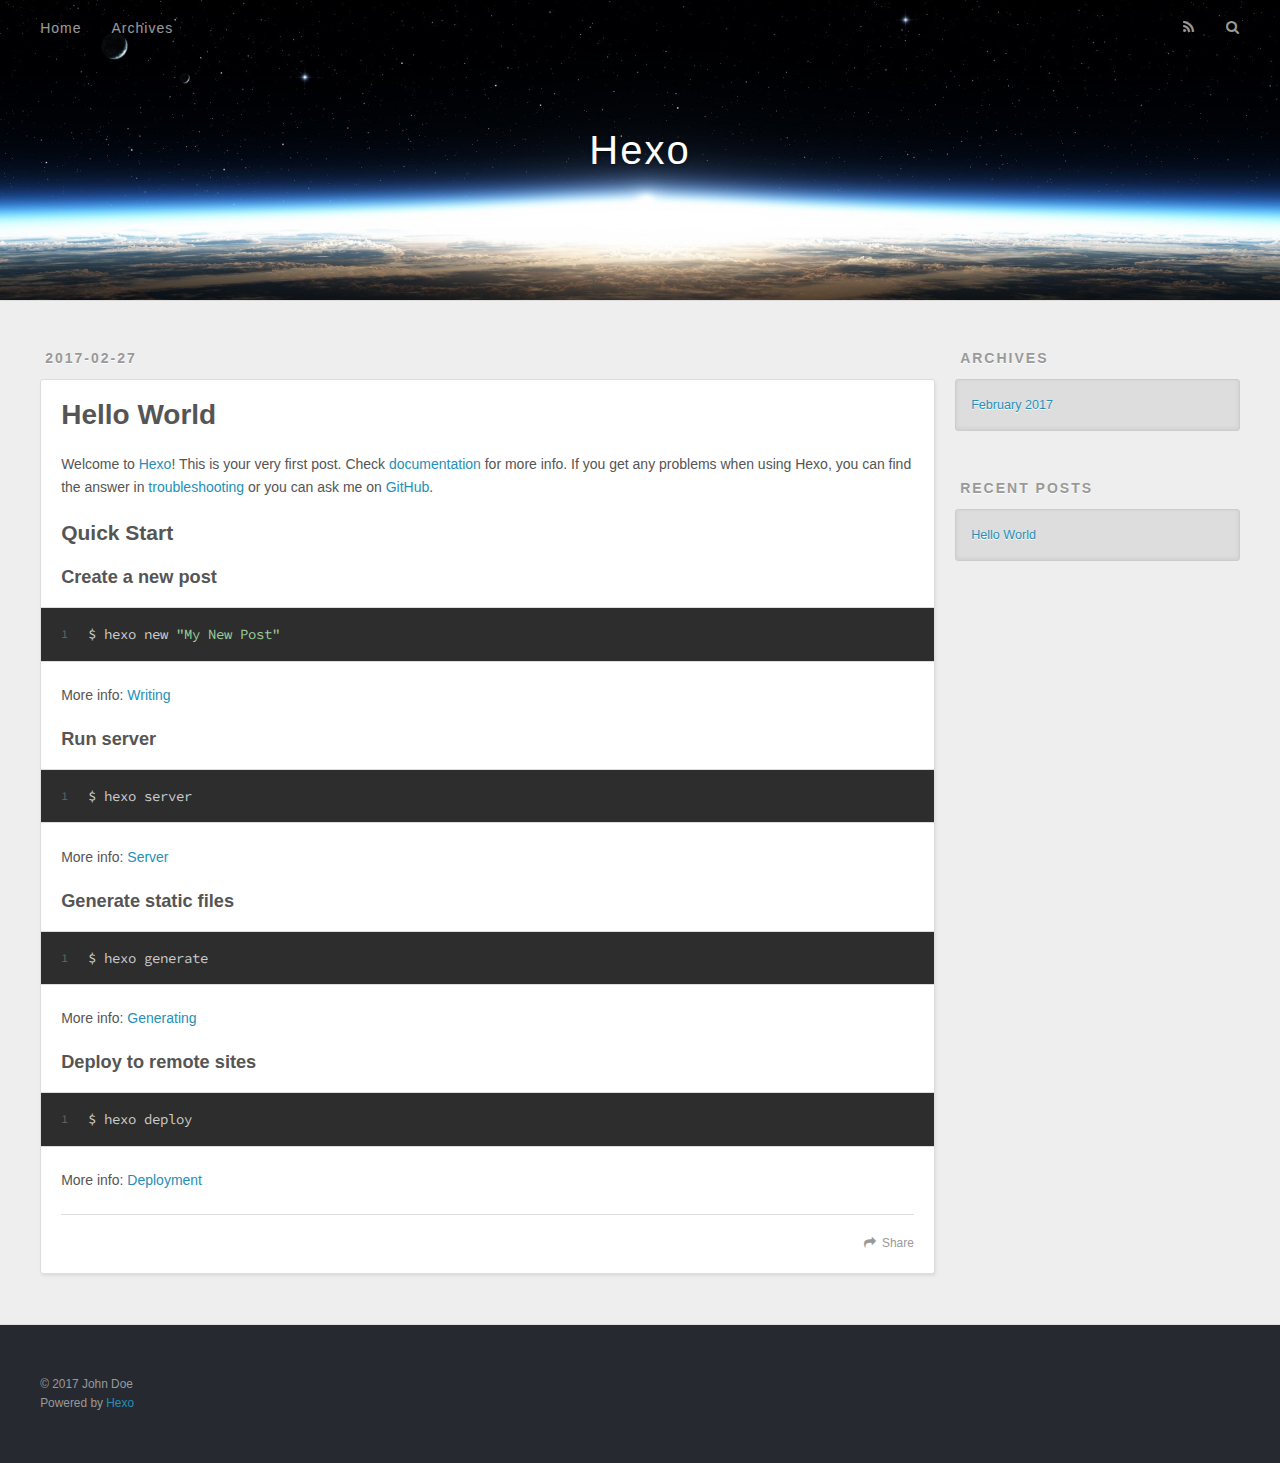
==== index.html @ c5c058e6 "Site updated: 2017-02-27 13:33:44" ====
<!DOCTYPE html>
<html>
<head>
  <meta charset="utf-8">
  
  <title>Hexo</title>
  <meta name="viewport" content="width=device-width, initial-scale=1, maximum-scale=1">
  <meta property="og:type" content="website">
<meta property="og:title" content="Hexo">
<meta property="og:url" content="http://yoursite.com/index.html">
<meta property="og:site_name" content="Hexo">
<meta name="twitter:card" content="summary">
<meta name="twitter:title" content="Hexo">
  
    <link rel="alternate" href="/atom.xml" title="Hexo" type="application/atom+xml">
  
  
    <link rel="icon" href="/favicon.png">
  
  
    <link href="//fonts.googleapis.com/css?family=Source+Code+Pro" rel="stylesheet" type="text/css">
  
  <link rel="stylesheet" href="/css/style.css">
  

</head>

<body>
  <div id="container">
    <div id="wrap">
      <header id="header">
  <div id="banner"></div>
  <div id="header-outer" class="outer">
    <div id="header-title" class="inner">
      <h1 id="logo-wrap">
        <a href="/" id="logo">Hexo</a>
      </h1>
      
    </div>
    <div id="header-inner" class="inner">
      <nav id="main-nav">
        <a id="main-nav-toggle" class="nav-icon"></a>
        
          <a class="main-nav-link" href="/">Home</a>
        
          <a class="main-nav-link" href="/archives">Archives</a>
        
      </nav>
      <nav id="sub-nav">
        
          <a id="nav-rss-link" class="nav-icon" href="/atom.xml" title="RSS Feed"></a>
        
        <a id="nav-search-btn" class="nav-icon" title="Search"></a>
      </nav>
      <div id="search-form-wrap">
        <form action="//google.com/search" method="get" accept-charset="UTF-8" class="search-form"><input type="search" name="q" results="0" class="search-form-input" placeholder="Search"><button type="submit" class="search-form-submit">&#xF002;</button><input type="hidden" name="sitesearch" value="http://yoursite.com"></form>
      </div>
    </div>
  </div>
</header>
      <div class="outer">
        <section id="main">
  
    <article id="post-hello-world" class="article article-type-post" itemscope itemprop="blogPost">
  <div class="article-meta">
    <a href="/2017/02/27/hello-world/" class="article-date">
  <time datetime="2017-02-27T03:50:01.000Z" itemprop="datePublished">2017-02-27</time>
</a>
    
  </div>
  <div class="article-inner">
    
    
      <header class="article-header">
        
  
    <h1 itemprop="name">
      <a class="article-title" href="/2017/02/27/hello-world/">Hello World</a>
    </h1>
  

      </header>
    
    <div class="article-entry" itemprop="articleBody">
      
        <p>Welcome to <a href="https://hexo.io/" target="_blank" rel="external">Hexo</a>! This is your very first post. Check <a href="https://hexo.io/docs/" target="_blank" rel="external">documentation</a> for more info. If you get any problems when using Hexo, you can find the answer in <a href="https://hexo.io/docs/troubleshooting.html" target="_blank" rel="external">troubleshooting</a> or you can ask me on <a href="https://github.com/hexojs/hexo/issues" target="_blank" rel="external">GitHub</a>.</p>
<h2 id="Quick-Start"><a href="#Quick-Start" class="headerlink" title="Quick Start"></a>Quick Start</h2><h3 id="Create-a-new-post"><a href="#Create-a-new-post" class="headerlink" title="Create a new post"></a>Create a new post</h3><figure class="highlight bash"><table><tr><td class="gutter"><pre><div class="line">1</div></pre></td><td class="code"><pre><div class="line">$ hexo new <span class="string">"My New Post"</span></div></pre></td></tr></table></figure>
<p>More info: <a href="https://hexo.io/docs/writing.html" target="_blank" rel="external">Writing</a></p>
<h3 id="Run-server"><a href="#Run-server" class="headerlink" title="Run server"></a>Run server</h3><figure class="highlight bash"><table><tr><td class="gutter"><pre><div class="line">1</div></pre></td><td class="code"><pre><div class="line">$ hexo server</div></pre></td></tr></table></figure>
<p>More info: <a href="https://hexo.io/docs/server.html" target="_blank" rel="external">Server</a></p>
<h3 id="Generate-static-files"><a href="#Generate-static-files" class="headerlink" title="Generate static files"></a>Generate static files</h3><figure class="highlight bash"><table><tr><td class="gutter"><pre><div class="line">1</div></pre></td><td class="code"><pre><div class="line">$ hexo generate</div></pre></td></tr></table></figure>
<p>More info: <a href="https://hexo.io/docs/generating.html" target="_blank" rel="external">Generating</a></p>
<h3 id="Deploy-to-remote-sites"><a href="#Deploy-to-remote-sites" class="headerlink" title="Deploy to remote sites"></a>Deploy to remote sites</h3><figure class="highlight bash"><table><tr><td class="gutter"><pre><div class="line">1</div></pre></td><td class="code"><pre><div class="line">$ hexo deploy</div></pre></td></tr></table></figure>
<p>More info: <a href="https://hexo.io/docs/deployment.html" target="_blank" rel="external">Deployment</a></p>

      
    </div>
    <footer class="article-footer">
      <a data-url="http://yoursite.com/2017/02/27/hello-world/" data-id="ciznkpwcj0000aku0padjiwkp" class="article-share-link">Share</a>
      
      
    </footer>
  </div>
  
</article>


  

</section>
        
          <aside id="sidebar">
  
    

  
    

  
    
  
    
  <div class="widget-wrap">
    <h3 class="widget-title">Archives</h3>
    <div class="widget">
      <ul class="archive-list"><li class="archive-list-item"><a class="archive-list-link" href="/archives/2017/02/">February 2017</a></li></ul>
    </div>
  </div>


  
    
  <div class="widget-wrap">
    <h3 class="widget-title">Recent Posts</h3>
    <div class="widget">
      <ul>
        
          <li>
            <a href="/2017/02/27/hello-world/">Hello World</a>
          </li>
        
      </ul>
    </div>
  </div>

  
</aside>
        
      </div>
      <footer id="footer">
  
  <div class="outer">
    <div id="footer-info" class="inner">
      &copy; 2017 John Doe<br>
      Powered by <a href="http://hexo.io/" target="_blank">Hexo</a>
    </div>
  </div>
</footer>
    </div>
    <nav id="mobile-nav">
  
    <a href="/" class="mobile-nav-link">Home</a>
  
    <a href="/archives" class="mobile-nav-link">Archives</a>
  
</nav>
    

<script src="//ajax.googleapis.com/ajax/libs/jquery/2.0.3/jquery.min.js"></script>


  <link rel="stylesheet" href="/fancybox/jquery.fancybox.css">
  <script src="/fancybox/jquery.fancybox.pack.js"></script>


<script src="/js/script.js"></script>

  </div>
</body>
</html>
---- css/style.css ----
body {
  width: 100%;
}
body:before,
body:after {
  content: "";
  display: table;
}
body:after {
  clear: both;
}
html,
body,
div,
span,
applet,
object,
iframe,
h1,
h2,
h3,
h4,
h5,
h6,
p,
blockquote,
pre,
a,
abbr,
acronym,
address,
big,
cite,
code,
del,
dfn,
em,
img,
ins,
kbd,
q,
s,
samp,
small,
strike,
strong,
sub,
sup,
tt,
var,
dl,
dt,
dd,
ol,
ul,
li,
fieldset,
form,
label,
legend,
table,
caption,
tbody,
tfoot,
thead,
tr,
th,
td {
  margin: 0;
  padding: 0;
  border: 0;
  outline: 0;
  font-weight: inherit;
  font-style: inherit;
  font-family: inherit;
  font-size: 100%;
  vertical-align: baseline;
}
body {
  line-height: 1;
  color: #000;
  background: #fff;
}
ol,
ul {
  list-style: none;
}
table {
  border-collapse: separate;
  border-spacing: 0;
  vertical-align: middle;
}
caption,
th,
td {
  text-align: left;
  font-weight: normal;
  vertical-align: middle;
}
a img {
  border: none;
}
input,
button {
  margin: 0;
  padding: 0;
}
input::-moz-focus-inner,
button::-moz-focus-inner {
  border: 0;
  padding: 0;
}
@font-face {
  font-family: FontAwesome;
  font-style: normal;
  font-weight: normal;
  src: url("fonts/fontawesome-webfont.eot?v=#4.0.3");
  src: url("fonts/fontawesome-webfont.eot?#iefix&v=#4.0.3") format("embedded-opentype"), url("fonts/fontawesome-webfont.woff?v=#4.0.3") format("woff"), url("fonts/fontawesome-webfont.ttf?v=#4.0.3") format("truetype"), url("fonts/fontawesome-webfont.svg#fontawesomeregular?v=#4.0.3") format("svg");
}
html,
body,
#container {
  height: 100%;
}
body {
  background: #eee;
  font: 14px "Helvetica Neue", Helvetica, Arial, sans-serif;
  -webkit-text-size-adjust: 100%;
}
.outer {
  max-width: 1220px;
  margin: 0 auto;
  padding: 0 20px;
}
.outer:before,
.outer:after {
  content: "";
  display: table;
}
.outer:after {
  clear: both;
}
.inner {
  display: inline;
  float: left;
  width: 98.33333333333333%;
  margin: 0 0.833333333333333%;
}
.left,
.alignleft {
  float: left;
}
.right,
.alignright {
  float: right;
}
.clear {
  clear: both;
}
#container {
  position: relative;
}
.mobile-nav-on {
  overflow: hidden;
}
#wrap {
  height: 100%;
  width: 100%;
  position: absolute;
  top: 0;
  left: 0;
  -webkit-transition: 0.2s ease-out;
  -moz-transition: 0.2s ease-out;
  -ms-transition: 0.2s ease-out;
  transition: 0.2s ease-out;
  z-index: 1;
  background: #eee;
}
.mobile-nav-on #wrap {
  left: 280px;
}
@media screen and (min-width: 768px) {
  #main {
    display: inline;
    float: left;
    width: 73.33333333333333%;
    margin: 0 0.833333333333333%;
  }
}
.article-date,
.article-category-link,
.archive-year,
.widget-title {
  text-decoration: none;
  text-transform: uppercase;
  letter-spacing: 2px;
  color: #999;
  margin-bottom: 1em;
  margin-left: 5px;
  line-height: 1em;
  text-shadow: 0 1px #fff;
  font-weight: bold;
}
.article-inner,
.archive-article-inner {
  background: #fff;
  -webkit-box-shadow: 1px 2px 3px #ddd;
  box-shadow: 1px 2px 3px #ddd;
  border: 1px solid #ddd;
  border-radius: 3px;
}
.article-entry h1,
.widget h1 {
  font-size: 2em;
}
.article-entry h2,
.widget h2 {
  font-size: 1.5em;
}
.article-entry h3,
.widget h3 {
  font-size: 1.3em;
}
.article-entry h4,
.widget h4 {
  font-size: 1.2em;
}
.article-entry h5,
.widget h5 {
  font-size: 1em;
}
.article-entry h6,
.widget h6 {
  font-size: 1em;
  color: #999;
}
.article-entry hr,
.widget hr {
  border: 1px dashed #ddd;
}
.article-entry strong,
.widget strong {
  font-weight: bold;
}
.article-entry em,
.widget em,
.article-entry cite,
.widget cite {
  font-style: italic;
}
.article-entry sup,
.widget sup,
.article-entry sub,
.widget sub {
  font-size: 0.75em;
  line-height: 0;
  position: relative;
  vertical-align: baseline;
}
.article-entry sup,
.widget sup {
  top: -0.5em;
}
.article-entry sub,
.widget sub {
  bottom: -0.2em;
}
.article-entry small,
.widget small {
  font-size: 0.85em;
}
.article-entry acronym,
.widget acronym,
.article-entry abbr,
.widget abbr {
  border-bottom: 1px dotted;
}
.article-entry ul,
.widget ul,
.article-entry ol,
.widget ol,
.article-entry dl,
.widget dl {
  margin: 0 20px;
  line-height: 1.6em;
}
.article-entry ul ul,
.widget ul ul,
.article-entry ol ul,
.widget ol ul,
.article-entry ul ol,
.widget ul ol,
.article-entry ol ol,
.widget ol ol {
  margin-top: 0;
  margin-bottom: 0;
}
.article-entry ul,
.widget ul {
  list-style: disc;
}
.article-entry ol,
.widget ol {
  list-style: decimal;
}
.article-entry dt,
.widget dt {
  font-weight: bold;
}
#header {
  height: 300px;
  position: relative;
  border-bottom: 1px solid #ddd;
}
#header:before,
#header:after {
  content: "";
  position: absolute;
  left: 0;
  right: 0;
  height: 40px;
}
#header:before {
  top: 0;
  background: -webkit-linear-gradient(rgba(0,0,0,0.2), transparent);
  background: -moz-linear-gradient(rgba(0,0,0,0.2), transparent);
  background: -ms-linear-gradient(rgba(0,0,0,0.2), transparent);
  background: linear-gradient(rgba(0,0,0,0.2), transparent);
}
#header:after {
  bottom: 0;
  background: -webkit-linear-gradient(transparent, rgba(0,0,0,0.2));
  background: -moz-linear-gradient(transparent, rgba(0,0,0,0.2));
  background: -ms-linear-gradient(transparent, rgba(0,0,0,0.2));
  background: linear-gradient(transparent, rgba(0,0,0,0.2));
}
#header-outer {
  height: 100%;
  position: relative;
}
#header-inner {
  position: relative;
  overflow: hidden;
}
#banner {
  position: absolute;
  top: 0;
  left: 0;
  width: 100%;
  height: 100%;
  background: url("images/banner.jpg") center #000;
  -webkit-background-size: cover;
  -moz-background-size: cover;
  background-size: cover;
  z-index: -1;
}
#header-title {
  text-align: center;
  height: 40px;
  position: absolute;
  top: 50%;
  left: 0;
  margin-top: -20px;
}
#logo,
#subtitle {
  text-decoration: none;
  color: #fff;
  font-weight: 300;
  text-shadow: 0 1px 4px rgba(0,0,0,0.3);
}
#logo {
  font-size: 40px;
  line-height: 40px;
  letter-spacing: 2px;
}
#subtitle {
  font-size: 16px;
  line-height: 16px;
  letter-spacing: 1px;
}
#subtitle-wrap {
  margin-top: 16px;
}
#main-nav {
  float: left;
  margin-left: -15px;
}
.nav-icon,
.main-nav-link {
  float: left;
  color: #fff;
  opacity: 0.6;
  text-decoration: none;
  text-shadow: 0 1px rgba(0,0,0,0.2);
  -webkit-transition: opacity 0.2s;
  -moz-transition: opacity 0.2s;
  -ms-transition: opacity 0.2s;
  transition: opacity 0.2s;
  display: block;
  padding: 20px 15px;
}
.nav-icon:hover,
.main-nav-link:hover {
  opacity: 1;
}
.nav-icon {
  font-family: FontAwesome;
  text-align: center;
  font-size: 14px;
  width: 14px;
  height: 14px;
  padding: 20px 15px;
  position: relative;
  cursor: pointer;
}
.main-nav-link {
  font-weight: 300;
  letter-spacing: 1px;
}
@media screen and (max-width: 479px) {
  .main-nav-link {
    display: none;
  }
}
#main-nav-toggle {
  display: none;
}
#main-nav-toggle:before {
  content: "\f0c9";
}
@media screen and (max-width: 479px) {
  #main-nav-toggle {
    display: block;
  }
}
#sub-nav {
  float: right;
  margin-right: -15px;
}
#nav-rss-link:before {
  content: "\f09e";
}
#nav-search-btn:before {
  content: "\f002";
}
#search-form-wrap {
  position: absolute;
  top: 15px;
  width: 150px;
  height: 30px;
  right: -150px;
  opacity: 0;
  -webkit-transition: 0.2s ease-out;
  -moz-transition: 0.2s ease-out;
  -ms-transition: 0.2s ease-out;
  transition: 0.2s ease-out;
}
#search-form-wrap.on {
  opacity: 1;
  right: 0;
}
@media screen and (max-width: 479px) {
  #search-form-wrap {
    width: 100%;
    right: -100%;
  }
}
.search-form {
  position: absolute;
  top: 0;
  left: 0;
  right: 0;
  background: #fff;
  padding: 5px 15px;
  border-radius: 15px;
  -webkit-box-shadow: 0 0 10px rgba(0,0,0,0.3);
  box-shadow: 0 0 10px rgba(0,0,0,0.3);
}
.search-form-input {
  border: none;
  background: none;
  color: #555;
  width: 100%;
  font: 13px "Helvetica Neue", Helvetica, Arial, sans-serif;
  outline: none;
}
.search-form-input::-webkit-search-results-decoration,
.search-form-input::-webkit-search-cancel-button {
  -webkit-appearance: none;
}
.search-form-submit {
  position: absolute;
  top: 50%;
  right: 10px;
  margin-top: -7px;
  font: 13px FontAwesome;
  border: none;
  background: none;
  color: #bbb;
  cursor: pointer;
}
.search-form-submit:hover,
.search-form-submit:focus {
  color: #777;
}
.article {
  margin: 50px 0;
}
.article-inner {
  overflow: hidden;
}
.article-meta:before,
.article-meta:after {
  content: "";
  display: table;
}
.article-meta:after {
  clear: both;
}
.article-date {
  float: left;
}
.article-category {
  float: left;
  line-height: 1em;
  color: #ccc;
  text-shadow: 0 1px #fff;
  margin-left: 8px;
}
.article-category:before {
  content: "\2022";
}
.article-category-link {
  margin: 0 12px 1em;
}
.article-header {
  padding: 20px 20px 0;
}
.article-title {
  text-decoration: none;
  font-size: 2em;
  font-weight: bold;
  color: #555;
  line-height: 1.1em;
  -webkit-transition: color 0.2s;
  -moz-transition: color 0.2s;
  -ms-transition: color 0.2s;
  transition: color 0.2s;
}
a.article-title:hover {
  color: #258fb8;
}
.article-entry {
  color: #555;
  padding: 0 20px;
}
.article-entry:before,
.article-entry:after {
  content: "";
  display: table;
}
.article-entry:after {
  clear: both;
}
.article-entry p,
.article-entry table {
  line-height: 1.6em;
  margin: 1.6em 0;
}
.article-entry h1,
.article-entry h2,
.article-entry h3,
.article-entry h4,
.article-entry h5,
.article-entry h6 {
  font-weight: bold;
}
.article-entry h1,
.article-entry h2,
.article-entry h3,
.article-entry h4,
.article-entry h5,
.article-entry h6 {
  line-height: 1.1em;
  margin: 1.1em 0;
}
.article-entry a {
  color: #258fb8;
  text-decoration: none;
}
.article-entry a:hover {
  text-decoration: underline;
}
.article-entry ul,
.article-entry ol,
.article-entry dl {
  margin-top: 1.6em;
  margin-bottom: 1.6em;
}
.article-entry img,
.article-entry video {
  max-width: 100%;
  height: auto;
  display: block;
  margin: auto;
}
.article-entry iframe {
  border: none;
}
.article-entry table {
  width: 100%;
  border-collapse: collapse;
  border-spacing: 0;
}
.article-entry th {
  font-weight: bold;
  border-bottom: 3px solid #ddd;
  padding-bottom: 0.5em;
}
.article-entry td {
  border-bottom: 1px solid #ddd;
  padding: 10px 0;
}
.article-entry blockquote {
  font-family: Georgia, "Times New Roman", serif;
  font-size: 1.4em;
  margin: 1.6em 20px;
  text-align: center;
}
.article-entry blockquote footer {
  font-size: 14px;
  margin: 1.6em 0;
  font-family: "Helvetica Neue", Helvetica, Arial, sans-serif;
}
.article-entry blockquote footer cite:before {
  content: "—";
  padding: 0 0.5em;
}
.article-entry .pullquote {
  text-align: left;
  width: 45%;
  margin: 0;
}
.article-entry .pullquote.left {
  margin-left: 0.5em;
  margin-right: 1em;
}
.article-entry .pullquote.right {
  margin-right: 0.5em;
  margin-left: 1em;
}
.article-entry .caption {
  color: #999;
  display: block;
  font-size: 0.9em;
  margin-top: 0.5em;
  position: relative;
  text-align: center;
}
.article-entry .video-container {
  position: relative;
  padding-top: 56.25%;
  height: 0;
  overflow: hidden;
}
.article-entry .video-container iframe,
.article-entry .video-container object,
.article-entry .video-container embed {
  position: absolute;
  top: 0;
  left: 0;
  width: 100%;
  height: 100%;
  margin-top: 0;
}
.article-more-link a {
  display: inline-block;
  line-height: 1em;
  padding: 6px 15px;
  border-radius: 15px;
  background: #eee;
  color: #999;
  text-shadow: 0 1px #fff;
  text-decoration: none;
}
.article-more-link a:hover {
  background: #258fb8;
  color: #fff;
  text-decoration: none;
  text-shadow: 0 1px #1e7293;
}
.article-footer {
  font-size: 0.85em;
  line-height: 1.6em;
  border-top: 1px solid #ddd;
  padding-top: 1.6em;
  margin: 0 20px 20px;
}
.article-footer:before,
.article-footer:after {
  content: "";
  display: table;
}
.article-footer:after {
  clear: both;
}
.article-footer a {
  color: #999;
  text-decoration: none;
}
.article-footer a:hover {
  color: #555;
}
.article-tag-list-item {
  float: left;
  margin-right: 10px;
}
.article-tag-list-link:before {
  content: "#";
}
.article-comment-link {
  float: right;
}
.article-comment-link:before {
  content: "\f075";
  font-family: FontAwesome;
  padding-right: 8px;
}
.article-share-link {
  cursor: pointer;
  float: right;
  margin-left: 20px;
}
.article-share-link:before {
  content: "\f064";
  font-family: FontAwesome;
  padding-right: 6px;
}
#article-nav {
  position: relative;
}
#article-nav:before,
#article-nav:after {
  content: "";
  display: table;
}
#article-nav:after {
  clear: both;
}
@media screen and (min-width: 768px) {
  #article-nav {
    margin: 50px 0;
  }
  #article-nav:before {
    width: 8px;
    height: 8px;
    position: absolute;
    top: 50%;
    left: 50%;
    margin-top: -4px;
    margin-left: -4px;
    content: "";
    border-radius: 50%;
    background: #ddd;
    -webkit-box-shadow: 0 1px 2px #fff;
    box-shadow: 0 1px 2px #fff;
  }
}
.article-nav-link-wrap {
  text-decoration: none;
  text-shadow: 0 1px #fff;
  color: #999;
  -webkit-box-sizing: border-box;
  -moz-box-sizing: border-box;
  box-sizing: border-box;
  margin-top: 50px;
  text-align: center;
  display: block;
}
.article-nav-link-wrap:hover {
  color: #555;
}
@media screen and (min-width: 768px) {
  .article-nav-link-wrap {
    width: 50%;
    margin-top: 0;
  }
}
@media screen and (min-width: 768px) {
  #article-nav-newer {
    float: left;
    text-align: right;
    padding-right: 20px;
  }
}
@media screen and (min-width: 768px) {
  #article-nav-older {
    float: right;
    text-align: left;
    padding-left: 20px;
  }
}
.article-nav-caption {
  text-transform: uppercase;
  letter-spacing: 2px;
  color: #ddd;
  line-height: 1em;
  font-weight: bold;
}
#article-nav-newer .article-nav-caption {
  margin-right: -2px;
}
.article-nav-title {
  font-size: 0.85em;
  line-height: 1.6em;
  margin-top: 0.5em;
}
.article-share-box {
  position: absolute;
  display: none;
  background: #fff;
  -webkit-box-shadow: 1px 2px 10px rgba(0,0,0,0.2);
  box-shadow: 1px 2px 10px rgba(0,0,0,0.2);
  border-radius: 3px;
  margin-left: -145px;
  overflow: hidden;
  z-index: 1;
}
.article-share-box.on {
  display: block;
}
.article-share-input {
  width: 100%;
  background: none;
  -webkit-box-sizing: border-box;
  -moz-box-sizing: border-box;
  box-sizing: border-box;
  font: 14px "Helvetica Neue", Helvetica, Arial, sans-serif;
  padding: 0 15px;
  color: #555;
  outline: none;
  border: 1px solid #ddd;
  border-radius: 3px 3px 0 0;
  height: 36px;
  line-height: 36px;
}
.article-share-links {
  background: #eee;
}
.article-share-links:before,
.article-share-links:after {
  content: "";
  display: table;
}
.article-share-links:after {
  clear: both;
}
.article-share-twitter,
.article-share-facebook,
.article-share-pinterest,
.article-share-google {
  width: 50px;
  height: 36px;
  display: block;
  float: left;
  position: relative;
  color: #999;
  text-shadow: 0 1px #fff;
}
.article-share-twitter:before,
.article-share-facebook:before,
.article-share-pinterest:before,
.article-share-google:before {
  font-size: 20px;
  font-family: FontAwesome;
  width: 20px;
  height: 20px;
  position: absolute;
  top: 50%;
  left: 50%;
  margin-top: -10px;
  margin-left: -10px;
  text-align: center;
}
.article-share-twitter:hover,
.article-share-facebook:hover,
.article-share-pinterest:hover,
.article-share-google:hover {
  color: #fff;
}
.article-share-twitter:before {
  content: "\f099";
}
.article-share-twitter:hover {
  background: #00aced;
  text-shadow: 0 1px #008abe;
}
.article-share-facebook:before {
  content: "\f09a";
}
.article-share-facebook:hover {
  background: #3b5998;
  text-shadow: 0 1px #2f477a;
}
.article-share-pinterest:before {
  content: "\f0d2";
}
.article-share-pinterest:hover {
  background: #cb2027;
  text-shadow: 0 1px #a21a1f;
}
.article-share-google:before {
  content: "\f0d5";
}
.article-share-google:hover {
  background: #dd4b39;
  text-shadow: 0 1px #be3221;
}
.article-gallery {
  background: #000;
  position: relative;
}
.article-gallery-photos {
  position: relative;
  overflow: hidden;
}
.article-gallery-img {
  display: none;
  max-width: 100%;
}
.article-gallery-img:first-child {
  display: block;
}
.article-gallery-img.loaded {
  position: absolute;
  display: block;
}
.article-gallery-img img {
  display: block;
  max-width: 100%;
  margin: 0 auto;
}
#comments {
  background: #fff;
  -webkit-box-shadow: 1px 2px 3px #ddd;
  box-shadow: 1px 2px 3px #ddd;
  padding: 20px;
  border: 1px solid #ddd;
  border-radius: 3px;
  margin: 50px 0;
}
#comments a {
  color: #258fb8;
}
.archives-wrap {
  margin: 50px 0;
}
.archives:before,
.archives:after {
  content: "";
  display: table;
}
.archives:after {
  clear: both;
}
.archive-year-wrap {
  margin-bottom: 1em;
}
.archives {
  -webkit-column-gap: 10px;
  -moz-column-gap: 10px;
  column-gap: 10px;
}
@media screen and (min-width: 480px) and (max-width: 767px) {
  .archives {
    -webkit-column-count: 2;
    -moz-column-count: 2;
    column-count: 2;
  }
}
@media screen and (min-width: 768px) {
  .archives {
    -webkit-column-count: 3;
    -moz-column-count: 3;
    column-count: 3;
  }
}
.archive-article {
  -webkit-column-break-inside: avoid;
  page-break-inside: avoid;
  overflow: hidden;
  break-inside: avoid-column;
}
.archive-article-inner {
  padding: 10px;
  margin-bottom: 15px;
}
.archive-article-title {
  text-decoration: none;
  font-weight: bold;
  color: #555;
  -webkit-transition: color 0.2s;
  -moz-transition: color 0.2s;
  -ms-transition: color 0.2s;
  transition: color 0.2s;
  line-height: 1.6em;
}
.archive-article-title:hover {
  color: #258fb8;
}
.archive-article-footer {
  margin-top: 1em;
}
.archive-article-date {
  color: #999;
  text-decoration: none;
  font-size: 0.85em;
  line-height: 1em;
  margin-bottom: 0.5em;
  display: block;
}
#page-nav {
  margin: 50px auto;
  background: #fff;
  -webkit-box-shadow: 1px 2px 3px #ddd;
  box-shadow: 1px 2px 3px #ddd;
  border: 1px solid #ddd;
  border-radius: 3px;
  text-align: center;
  color: #999;
  overflow: hidden;
}
#page-nav:before,
#page-nav:after {
  content: "";
  display: table;
}
#page-nav:after {
  clear: both;
}
#page-nav a,
#page-nav span {
  padding: 10px 20px;
  line-height: 1;
  height: 2ex;
}
#page-nav a {
  color: #999;
  text-decoration: none;
}
#page-nav a:hover {
  background: #999;
  color: #fff;
}
#page-nav .prev {
  float: left;
}
#page-nav .next {
  float: right;
}
#page-nav .page-number {
  display: inline-block;
}
@media screen and (max-width: 479px) {
  #page-nav .page-number {
    display: none;
  }
}
#page-nav .current {
  color: #555;
  font-weight: bold;
}
#page-nav .space {
  color: #ddd;
}
#footer {
  background: #262a30;
  padding: 50px 0;
  border-top: 1px solid #ddd;
  color: #999;
}
#footer a {
  color: #258fb8;
  text-decoration: none;
}
#footer a:hover {
  text-decoration: underline;
}
#footer-info {
  line-height: 1.6em;
  font-size: 0.85em;
}
.article-entry pre,
.article-entry .highlight {
  background: #2d2d2d;
  margin: 0 -20px;
  padding: 15px 20px;
  border-style: solid;
  border-color: #ddd;
  border-width: 1px 0;
  overflow: auto;
  color: #ccc;
  line-height: 22.400000000000002px;
}
.article-entry .highlight .gutter pre,
.article-entry .gist .gist-file .gist-data .line-numbers {
  color: #666;
  font-size: 0.85em;
}
.article-entry pre,
.article-entry code {
  font-family: "Source Code Pro", Consolas, Monaco, Menlo, Consolas, monospace;
}
.article-entry code {
  background: #eee;
  text-shadow: 0 1px #fff;
  padding: 0 0.3em;
}
.article-entry pre code {
  background: none;
  text-shadow: none;
  padding: 0;
}
.article-entry .highlight pre {
  border: none;
  margin: 0;
  padding: 0;
}
.article-entry .highlight table {
  margin: 0;
  width: auto;
}
.article-entry .highlight td {
  border: none;
  padding: 0;
}
.article-entry .highlight figcaption {
  font-size: 0.85em;
  color: #999;
  line-height: 1em;
  margin-bottom: 1em;
}
.article-entry .highlight figcaption:before,
.article-entry .highlight figcaption:after {
  content: "";
  display: table;
}
.article-entry .highlight figcaption:after {
  clear: both;
}
.article-entry .highlight figcaption a {
  float: right;
}
.article-entry .highlight .gutter pre {
  text-align: right;
  padding-right: 20px;
}
.article-entry .highlight .line {
  height: 22.400000000000002px;
}
.article-entry .highlight .line.marked {
  background: #515151;
}
.article-entry .gist {
  margin: 0 -20px;
  border-style: solid;
  border-color: #ddd;
  border-width: 1px 0;
  background: #2d2d2d;
  padding: 15px 20px 15px 0;
}
.article-entry .gist .gist-file {
  border: none;
  font-family: "Source Code Pro", Consolas, Monaco, Menlo, Consolas, monospace;
  margin: 0;
}
.article-entry .gist .gist-file .gist-data {
  background: none;
  border: none;
}
.article-entry .gist .gist-file .gist-data .line-numbers {
  background: none;
  border: none;
  padding: 0 20px 0 0;
}
.article-entry .gist .gist-file .gist-data .line-data {
  padding: 0 !important;
}
.article-entry .gist .gist-file .highlight {
  margin: 0;
  padding: 0;
  border: none;
}
.article-entry .gist .gist-file .gist-meta {
  background: #2d2d2d;
  color: #999;
  font: 0.85em "Helvetica Neue", Helvetica, Arial, sans-serif;
  text-shadow: 0 0;
  padding: 0;
  margin-top: 1em;
  margin-left: 20px;
}
.article-entry .gist .gist-file .gist-meta a {
  color: #258fb8;
  font-weight: normal;
}
.article-entry .gist .gist-file .gist-meta a:hover {
  text-decoration: underline;
}
pre .comment,
pre .title {
  color: #999;
}
pre .variable,
pre .attribute,
pre .tag,
pre .regexp,
pre .ruby .constant,
pre .xml .tag .title,
pre .xml .pi,
pre .xml .doctype,
pre .html .doctype,
pre .css .id,
pre .css .class,
pre .css .pseudo {
  color: #f2777a;
}
pre .number,
pre .preprocessor,
pre .built_in,
pre .literal,
pre .params,
pre .constant {
  color: #f99157;
}
pre .class,
pre .ruby .class .title,
pre .css .rules .attribute {
  color: #9c9;
}
pre .string,
pre .value,
pre .inheritance,
pre .header,
pre .ruby .symbol,
pre .xml .cdata {
  color: #9c9;
}
pre .css .hexcolor {
  color: #6cc;
}
pre .function,
pre .python .decorator,
pre .python .title,
pre .ruby .function .title,
pre .ruby .title .keyword,
pre .perl .sub,
pre .javascript .title,
pre .coffeescript .title {
  color: #69c;
}
pre .keyword,
pre .javascript .function {
  color: #c9c;
}
@media screen and (max-width: 479px) {
  #mobile-nav {
    position: absolute;
    top: 0;
    left: 0;
    width: 280px;
    height: 100%;
    background: #191919;
    border-right: 1px solid #fff;
  }
}
@media screen and (max-width: 479px) {
  .mobile-nav-link {
    display: block;
    color: #999;
    text-decoration: none;
    padding: 15px 20px;
    font-weight: bold;
  }
  .mobile-nav-link:hover {
    color: #fff;
  }
}
@media screen and (min-width: 768px) {
  #sidebar {
    display: inline;
    float: left;
    width: 23.333333333333332%;
    margin: 0 0.833333333333333%;
  }
}
.widget-wrap {
  margin: 50px 0;
}
.widget {
  color: #777;
  text-shadow: 0 1px #fff;
  background: #ddd;
  -webkit-box-shadow: 0 -1px 4px #ccc inset;
  box-shadow: 0 -1px 4px #ccc inset;
  border: 1px solid #ccc;
  padding: 15px;
  border-radius: 3px;
}
.widget a {
  color: #258fb8;
  text-decoration: none;
}
.widget a:hover {
  text-decoration: underline;
}
.widget ul ul,
.widget ol ul,
.widget dl ul,
.widget ul ol,
.widget ol ol,
.widget dl ol,
.widget ul dl,
.widget ol dl,
.widget dl dl {
  margin-left: 15px;
  list-style: disc;
}
.widget {
  line-height: 1.6em;
  word-wrap: break-word;
  font-size: 0.9em;
}
.widget ul,
.widget ol {
  list-style: none;
  margin: 0;
}
.widget ul ul,
.widget ol ul,
.widget ul ol,
.widget ol ol {
  margin: 0 20px;
}
.widget ul ul,
.widget ol ul {
  list-style: disc;
}
.widget ul ol,
.widget ol ol {
  list-style: decimal;
}
.category-list-count,
.tag-list-count,
.archive-list-count {
  padding-left: 5px;
  color: #999;
  font-size: 0.85em;
}
.category-list-count:before,
.tag-list-count:before,
.archive-list-count:before {
  content: "(";
}
.category-list-count:after,
.tag-list-count:after,
.archive-list-count:after {
  content: ")";
}
.tagcloud a {
  margin-right: 5px;
  display: inline-block;
}
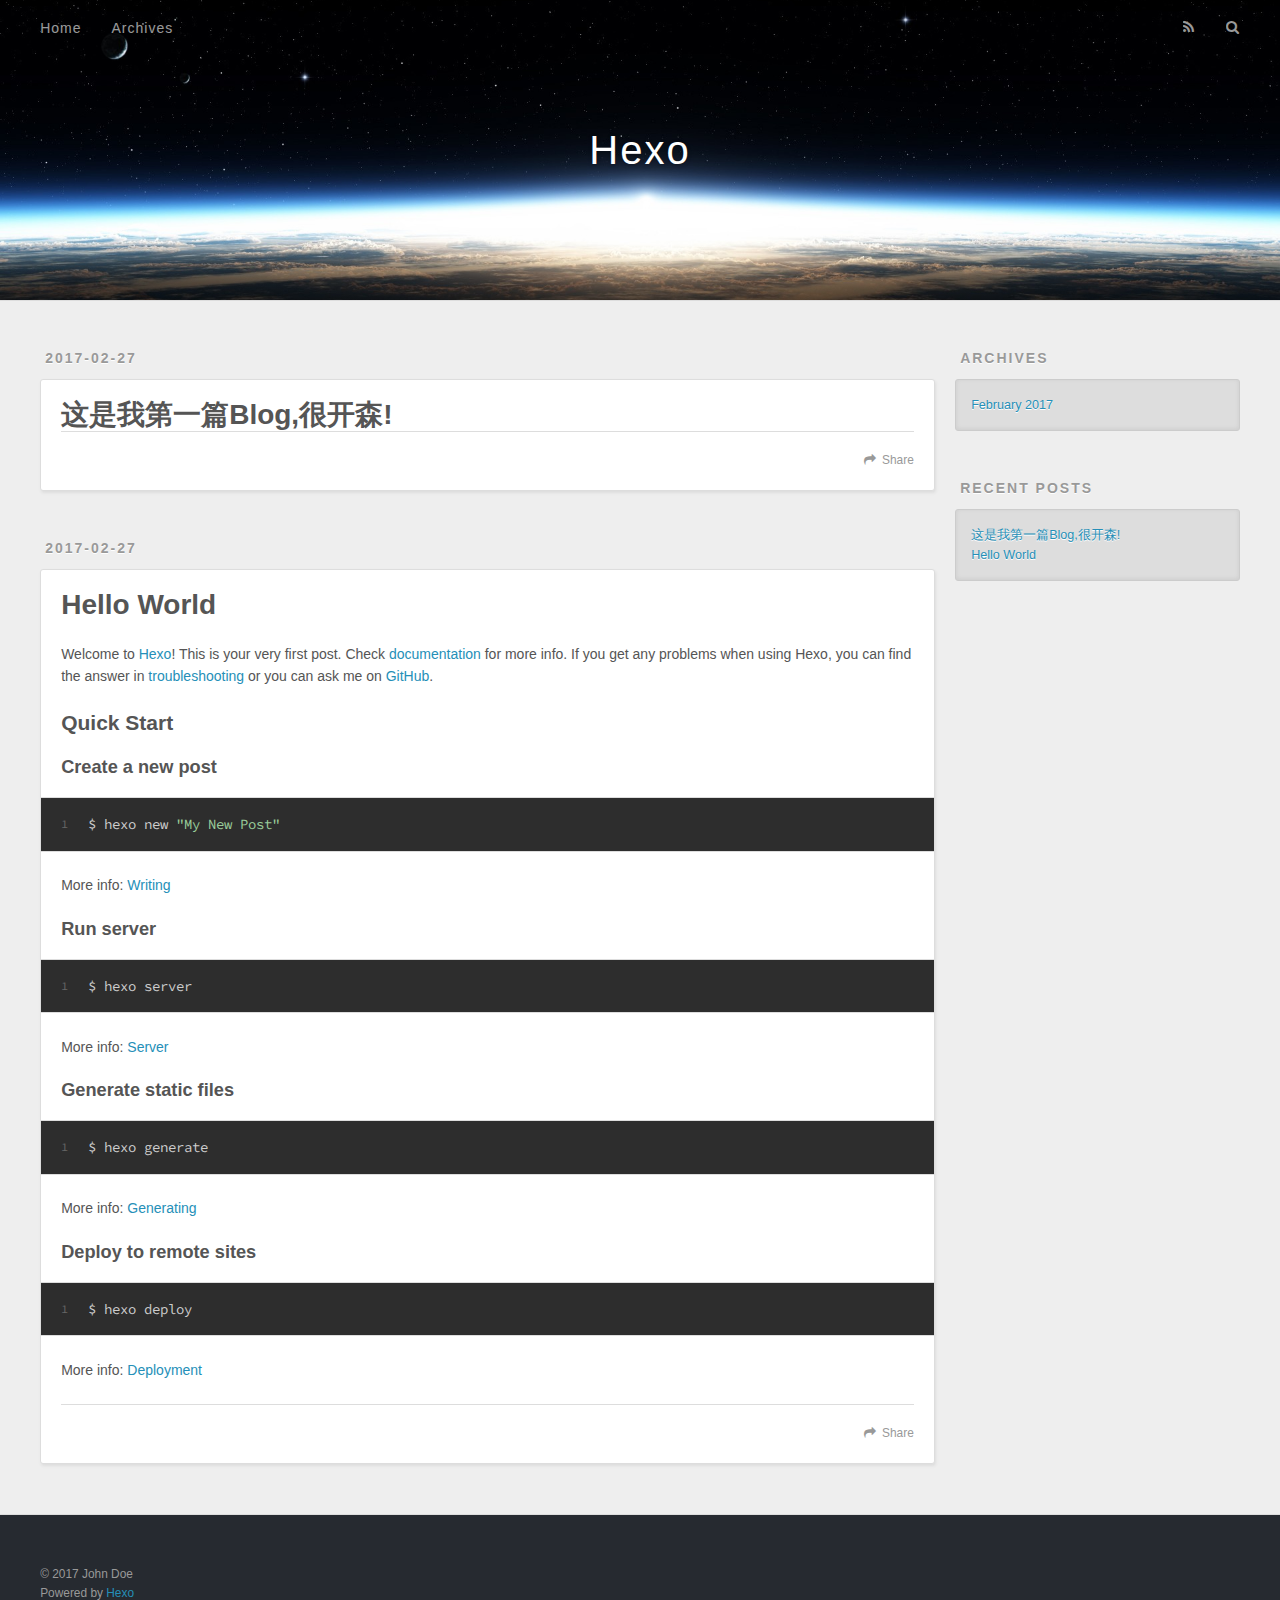
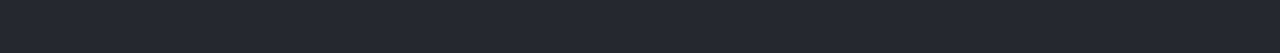
==== commit 70086f66: "Site updated: 2017-02-27 15:12:43" ====
--- a/index.html
+++ b/index.html
@@ -61,6 +61,42 @@
       <div class="outer">
         <section id="main">
   
+    <article id="post-first" class="article article-type-post" itemscope itemprop="blogPost">
+  <div class="article-meta">
+    <a href="/2017/02/27/first/" class="article-date">
+  <time datetime="2017-02-27T05:43:38.000Z" itemprop="datePublished">2017-02-27</time>
+</a>
+    
+  </div>
+  <div class="article-inner">
+    
+    
+      <header class="article-header">
+        
+  
+    <h1 itemprop="name">
+      <a class="article-title" href="/2017/02/27/first/">这是我第一篇Blog,很开森!</a>
+    </h1>
+  
+
+      </header>
+    
+    <div class="article-entry" itemprop="articleBody">
+      
+        
+      
+    </div>
+    <footer class="article-footer">
+      <a data-url="http://yoursite.com/2017/02/27/first/" data-id="ciznrogva0001rnu0hb9d21w5" class="article-share-link">Share</a>
+      
+      
+    </footer>
+  </div>
+  
+</article>
+
+
+  
     <article id="post-hello-world" class="article article-type-post" itemscope itemprop="blogPost">
   <div class="article-meta">
     <a href="/2017/02/27/hello-world/" class="article-date">
@@ -96,7 +132,7 @@
       
     </div>
     <footer class="article-footer">
-      <a data-url="http://yoursite.com/2017/02/27/hello-world/" data-id="ciznkpwcj0000aku0padjiwkp" class="article-share-link">Share</a>
+      <a data-url="http://yoursite.com/2017/02/27/hello-world/" data-id="ciznrogv30000rnu0c1i40d0c" class="article-share-link">Share</a>
       
       
     </footer>
@@ -136,6 +172,10 @@
       <ul>
         
           <li>
+            <a href="/2017/02/27/first/">这是我第一篇Blog,很开森!</a>
+          </li>
+        
+          <li>
             <a href="/2017/02/27/hello-world/">Hello World</a>
           </li>
         
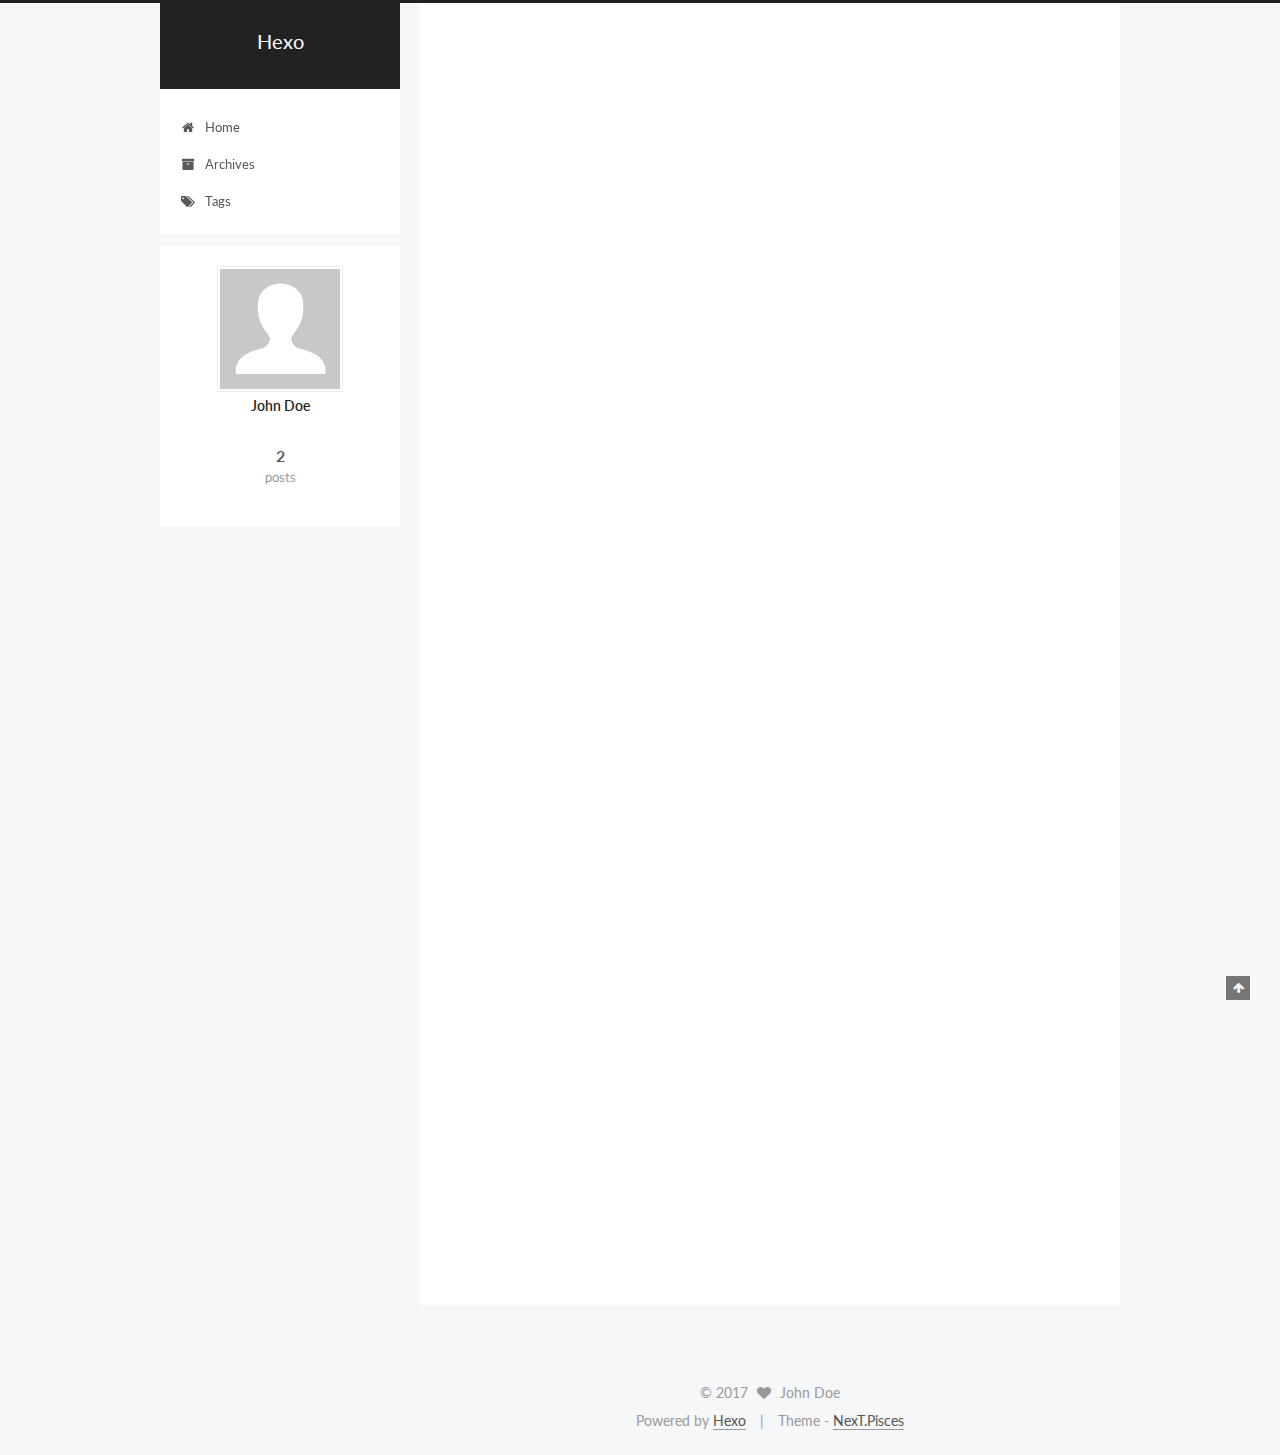
==== commit 83eda16f: "Site updated: 2017-02-27 15:49:06" ====
--- a/index.html
+++ b/index.html
@@ -1,125 +1,447 @@
-<!DOCTYPE html>
-<html>
+<!doctype html>
+
+
+
+  
+
+
+<html class="theme-next pisces use-motion" lang="">
 <head>
-  <meta charset="utf-8">
-  
-  <title>Hexo</title>
-  <meta name="viewport" content="width=device-width, initial-scale=1, maximum-scale=1">
-  <meta property="og:type" content="website">
+  <meta charset="UTF-8"/>
+<meta http-equiv="X-UA-Compatible" content="IE=edge" />
+<meta name="viewport" content="width=device-width, initial-scale=1, maximum-scale=1"/>
+
+
+
+<meta http-equiv="Cache-Control" content="no-transform" />
+<meta http-equiv="Cache-Control" content="no-siteapp" />
+
+
+
+
+
+
+
+
+
+
+
+
+
+
+
+  
+  
+  <link href="/lib/fancybox/source/jquery.fancybox.css?v=2.1.5" rel="stylesheet" type="text/css" />
+
+
+
+
+  
+  
+  
+  
+
+  
+    
+    
+  
+
+  
+
+  
+
+  
+
+  
+
+  
+    
+    
+    <link href="//fonts.googleapis.com/css?family=Lato:300,300italic,400,400italic,700,700italic&subset=latin,latin-ext" rel="stylesheet" type="text/css">
+  
+
+
+
+
+
+
+<link href="/lib/font-awesome/css/font-awesome.min.css?v=4.6.2" rel="stylesheet" type="text/css" />
+
+<link href="/css/main.css?v=5.1.0" rel="stylesheet" type="text/css" />
+
+
+  <meta name="keywords" content="Hexo, NexT" />
+
+
+
+
+
+
+
+
+  <link rel="shortcut icon" type="image/x-icon" href="/favicon.ico?v=5.1.0" />
+
+
+
+
+
+
+<meta property="og:type" content="website">
 <meta property="og:title" content="Hexo">
 <meta property="og:url" content="http://yoursite.com/index.html">
 <meta property="og:site_name" content="Hexo">
 <meta name="twitter:card" content="summary">
 <meta name="twitter:title" content="Hexo">
-  
-    <link rel="alternate" href="/atom.xml" title="Hexo" type="application/atom+xml">
-  
-  
-    <link rel="icon" href="/favicon.png">
-  
-  
-    <link href="//fonts.googleapis.com/css?family=Source+Code+Pro" rel="stylesheet" type="text/css">
-  
-  <link rel="stylesheet" href="/css/style.css">
-  
-
+
+
+
+<script type="text/javascript" id="hexo.configurations">
+  var NexT = window.NexT || {};
+  var CONFIG = {
+    root: '/',
+    scheme: 'Pisces',
+    sidebar: {"position":"left","display":"post","offset":12,"offset_float":0,"b2t":false,"scrollpercent":false},
+    fancybox: true,
+    motion: true,
+    duoshuo: {
+      userId: '0',
+      author: 'Author'
+    },
+    algolia: {
+      applicationID: '',
+      apiKey: '',
+      indexName: '',
+      hits: {"per_page":10},
+      labels: {"input_placeholder":"Search for Posts","hits_empty":"We didn't find any results for the search: ${query}","hits_stats":"${hits} results found in ${time} ms"}
+    }
+  };
+</script>
+
+
+
+  <link rel="canonical" href="http://yoursite.com/"/>
+
+
+
+
+
+  <title> Hexo </title>
 </head>
 
-<body>
-  <div id="container">
-    <div id="wrap">
-      <header id="header">
-  <div id="banner"></div>
-  <div id="header-outer" class="outer">
-    <div id="header-title" class="inner">
-      <h1 id="logo-wrap">
-        <a href="/" id="logo">Hexo</a>
-      </h1>
-      
-    </div>
-    <div id="header-inner" class="inner">
-      <nav id="main-nav">
-        <a id="main-nav-toggle" class="nav-icon"></a>
-        
-          <a class="main-nav-link" href="/">Home</a>
-        
-          <a class="main-nav-link" href="/archives">Archives</a>
-        
-      </nav>
-      <nav id="sub-nav">
-        
-          <a id="nav-rss-link" class="nav-icon" href="/atom.xml" title="RSS Feed"></a>
-        
-        <a id="nav-search-btn" class="nav-icon" title="Search"></a>
-      </nav>
-      <div id="search-form-wrap">
-        <form action="//google.com/search" method="get" accept-charset="UTF-8" class="search-form"><input type="search" name="q" results="0" class="search-form-input" placeholder="Search"><button type="submit" class="search-form-submit">&#xF002;</button><input type="hidden" name="sitesearch" value="http://yoursite.com"></form>
-      </div>
-    </div>
+<body itemscope itemtype="http://schema.org/WebPage" lang="">
+
+  
+
+
+
+
+
+
+
+
+
+
+
+
+
+
+  
+  
+    
+  
+
+  <div class="container one-collumn sidebar-position-left 
+   page-home 
+ ">
+    <div class="headband"></div>
+
+    <header id="header" class="header" itemscope itemtype="http://schema.org/WPHeader">
+      <div class="header-inner"><div class="site-brand-wrapper">
+  <div class="site-meta ">
+    
+
+    <div class="custom-logo-site-title">
+      <a href="/"  class="brand" rel="start">
+        <span class="logo-line-before"><i></i></span>
+        <span class="site-title">Hexo</span>
+        <span class="logo-line-after"><i></i></span>
+      </a>
+    </div>
+      
+        <p class="site-subtitle"></p>
+      
   </div>
-</header>
-      <div class="outer">
-        <section id="main">
-  
-    <article id="post-first" class="article article-type-post" itemscope itemprop="blogPost">
-  <div class="article-meta">
-    <a href="/2017/02/27/first/" class="article-date">
-  <time datetime="2017-02-27T05:43:38.000Z" itemprop="datePublished">2017-02-27</time>
-</a>
-    
+
+  <div class="site-nav-toggle">
+    <button>
+      <span class="btn-bar"></span>
+      <span class="btn-bar"></span>
+      <span class="btn-bar"></span>
+    </button>
   </div>
-  <div class="article-inner">
-    
-    
-      <header class="article-header">
-        
-  
-    <h1 itemprop="name">
-      <a class="article-title" href="/2017/02/27/first/">这是我第一篇Blog,很开森!</a>
-    </h1>
-  
-
+</div>
+
+<nav class="site-nav">
+  
+
+  
+    <ul id="menu" class="menu">
+      
+        
+        <li class="menu-item menu-item-home">
+          <a href="/" rel="section">
+            
+              <i class="menu-item-icon fa fa-fw fa-home"></i> <br />
+            
+            Home
+          </a>
+        </li>
+      
+        
+        <li class="menu-item menu-item-archives">
+          <a href="/archives" rel="section">
+            
+              <i class="menu-item-icon fa fa-fw fa-archive"></i> <br />
+            
+            Archives
+          </a>
+        </li>
+      
+        
+        <li class="menu-item menu-item-tags">
+          <a href="/tags" rel="section">
+            
+              <i class="menu-item-icon fa fa-fw fa-tags"></i> <br />
+            
+            Tags
+          </a>
+        </li>
+      
+
+      
+    </ul>
+  
+
+  
+</nav>
+
+
+
+ </div>
+    </header>
+
+    <main id="main" class="main">
+      <div class="main-inner">
+        <div class="content-wrap">
+          <div id="content" class="content">
+            
+  <section id="posts" class="posts-expand">
+    
+      
+
+  
+
+  
+  
+  
+
+  <article class="post post-type-normal " itemscope itemtype="http://schema.org/Article">
+    <link itemprop="mainEntityOfPage" href="http://yoursite.com/2017/02/27/first/">
+
+    <span hidden itemprop="author" itemscope itemtype="http://schema.org/Person">
+      <meta itemprop="name" content="John Doe">
+      <meta itemprop="description" content="">
+      <meta itemprop="image" content="/images/avatar.gif">
+    </span>
+
+    <span hidden itemprop="publisher" itemscope itemtype="http://schema.org/Organization">
+      <meta itemprop="name" content="Hexo">
+    </span>
+
+    
+      <header class="post-header">
+
+        
+        
+          <h1 class="post-title" itemprop="name headline">
+            
+            
+              
+                
+                <a class="post-title-link" href="/2017/02/27/first/" itemprop="url">
+                  这是我第一篇Blog,很开森!
+                </a>
+              
+            
+          </h1>
+        
+
+        <div class="post-meta">
+          <span class="post-time">
+            
+              <span class="post-meta-item-icon">
+                <i class="fa fa-calendar-o"></i>
+              </span>
+              
+                <span class="post-meta-item-text">Posted on</span>
+              
+              <time title="Post created" itemprop="dateCreated datePublished" datetime="2017-02-27T13:43:38+08:00">
+                2017-02-27
+              </time>
+            
+
+            
+
+            
+          </span>
+
+          
+
+          
+            
+          
+
+          
+          
+
+          
+
+          
+
+          
+
+        </div>
       </header>
     
-    <div class="article-entry" itemprop="articleBody">
-      
-        
-      
-    </div>
-    <footer class="article-footer">
-      <a data-url="http://yoursite.com/2017/02/27/first/" data-id="ciznrogva0001rnu0hb9d21w5" class="article-share-link">Share</a>
-      
+
+
+    <div class="post-body" itemprop="articleBody">
+
+      
+      
+
+      
+        
+          
+            
+          
+        
+      
+    </div>
+
+    <div>
+      
+    </div>
+
+    <div>
+      
+    </div>
+
+
+    <footer class="post-footer">
+      
+
+      
+
+      
+
+      
+      
+        <div class="post-eof"></div>
       
     </footer>
-  </div>
-  
-</article>
-
-
-  
-    <article id="post-hello-world" class="article article-type-post" itemscope itemprop="blogPost">
-  <div class="article-meta">
-    <a href="/2017/02/27/hello-world/" class="article-date">
-  <time datetime="2017-02-27T03:50:01.000Z" itemprop="datePublished">2017-02-27</time>
-</a>
-    
-  </div>
-  <div class="article-inner">
-    
-    
-      <header class="article-header">
-        
-  
-    <h1 itemprop="name">
-      <a class="article-title" href="/2017/02/27/hello-world/">Hello World</a>
-    </h1>
-  
-
+  </article>
+
+
+    
+      
+
+  
+
+  
+  
+  
+
+  <article class="post post-type-normal " itemscope itemtype="http://schema.org/Article">
+    <link itemprop="mainEntityOfPage" href="http://yoursite.com/2017/02/27/hello-world/">
+
+    <span hidden itemprop="author" itemscope itemtype="http://schema.org/Person">
+      <meta itemprop="name" content="John Doe">
+      <meta itemprop="description" content="">
+      <meta itemprop="image" content="/images/avatar.gif">
+    </span>
+
+    <span hidden itemprop="publisher" itemscope itemtype="http://schema.org/Organization">
+      <meta itemprop="name" content="Hexo">
+    </span>
+
+    
+      <header class="post-header">
+
+        
+        
+          <h1 class="post-title" itemprop="name headline">
+            
+            
+              
+                
+                <a class="post-title-link" href="/2017/02/27/hello-world/" itemprop="url">
+                  Hello World
+                </a>
+              
+            
+          </h1>
+        
+
+        <div class="post-meta">
+          <span class="post-time">
+            
+              <span class="post-meta-item-icon">
+                <i class="fa fa-calendar-o"></i>
+              </span>
+              
+                <span class="post-meta-item-text">Posted on</span>
+              
+              <time title="Post created" itemprop="dateCreated datePublished" datetime="2017-02-27T11:50:01+08:00">
+                2017-02-27
+              </time>
+            
+
+            
+
+            
+          </span>
+
+          
+
+          
+            
+          
+
+          
+          
+
+          
+
+          
+
+          
+
+        </div>
       </header>
     
-    <div class="article-entry" itemprop="articleBody">
-      
-        <p>Welcome to <a href="https://hexo.io/" target="_blank" rel="external">Hexo</a>! This is your very first post. Check <a href="https://hexo.io/docs/" target="_blank" rel="external">documentation</a> for more info. If you get any problems when using Hexo, you can find the answer in <a href="https://hexo.io/docs/troubleshooting.html" target="_blank" rel="external">troubleshooting</a> or you can ask me on <a href="https://github.com/hexojs/hexo/issues" target="_blank" rel="external">GitHub</a>.</p>
+
+
+    <div class="post-body" itemprop="articleBody">
+
+      
+      
+
+      
+        
+          
+            <p>Welcome to <a href="https://hexo.io/" target="_blank" rel="external">Hexo</a>! This is your very first post. Check <a href="https://hexo.io/docs/" target="_blank" rel="external">documentation</a> for more info. If you get any problems when using Hexo, you can find the answer in <a href="https://hexo.io/docs/troubleshooting.html" target="_blank" rel="external">troubleshooting</a> or you can ask me on <a href="https://github.com/hexojs/hexo/issues" target="_blank" rel="external">GitHub</a>.</p>
 <h2 id="Quick-Start"><a href="#Quick-Start" class="headerlink" title="Quick Start"></a>Quick Start</h2><h3 id="Create-a-new-post"><a href="#Create-a-new-post" class="headerlink" title="Create a new post"></a>Create a new post</h3><figure class="highlight bash"><table><tr><td class="gutter"><pre><div class="line">1</div></pre></td><td class="code"><pre><div class="line">$ hexo new <span class="string">"My New Post"</span></div></pre></td></tr></table></figure>
 <p>More info: <a href="https://hexo.io/docs/writing.html" target="_blank" rel="external">Writing</a></p>
 <h3 id="Run-server"><a href="#Run-server" class="headerlink" title="Run server"></a>Run server</h3><figure class="highlight bash"><table><tr><td class="gutter"><pre><div class="line">1</div></pre></td><td class="code"><pre><div class="line">$ hexo server</div></pre></td></tr></table></figure>
@@ -129,92 +451,274 @@
 <h3 id="Deploy-to-remote-sites"><a href="#Deploy-to-remote-sites" class="headerlink" title="Deploy to remote sites"></a>Deploy to remote sites</h3><figure class="highlight bash"><table><tr><td class="gutter"><pre><div class="line">1</div></pre></td><td class="code"><pre><div class="line">$ hexo deploy</div></pre></td></tr></table></figure>
 <p>More info: <a href="https://hexo.io/docs/deployment.html" target="_blank" rel="external">Deployment</a></p>
 
-      
-    </div>
-    <footer class="article-footer">
-      <a data-url="http://yoursite.com/2017/02/27/hello-world/" data-id="ciznrogv30000rnu0c1i40d0c" class="article-share-link">Share</a>
-      
+          
+        
+      
+    </div>
+
+    <div>
+      
+    </div>
+
+    <div>
+      
+    </div>
+
+
+    <footer class="post-footer">
+      
+
+      
+
+      
+
+      
+      
+        <div class="post-eof"></div>
       
     </footer>
+  </article>
+
+
+    
+  </section>
+
+  
+
+          
+          </div>
+          
+
+
+          
+
+        </div>
+        
+          
+  
+  <div class="sidebar-toggle">
+    <div class="sidebar-toggle-line-wrap">
+      <span class="sidebar-toggle-line sidebar-toggle-line-first"></span>
+      <span class="sidebar-toggle-line sidebar-toggle-line-middle"></span>
+      <span class="sidebar-toggle-line sidebar-toggle-line-last"></span>
+    </div>
   </div>
-  
-</article>
-
-
-  
-
-</section>
-        
-          <aside id="sidebar">
-  
-    
-
-  
-    
-
-  
-    
-  
-    
-  <div class="widget-wrap">
-    <h3 class="widget-title">Archives</h3>
-    <div class="widget">
-      <ul class="archive-list"><li class="archive-list-item"><a class="archive-list-link" href="/archives/2017/02/">February 2017</a></li></ul>
-    </div>
+
+  <aside id="sidebar" class="sidebar">
+    <div class="sidebar-inner">
+
+      
+
+      
+
+      <section class="site-overview sidebar-panel sidebar-panel-active">
+        <div class="site-author motion-element" itemprop="author" itemscope itemtype="http://schema.org/Person">
+          <img class="site-author-image" itemprop="image"
+               src="/images/avatar.gif"
+               alt="John Doe" />
+          <p class="site-author-name" itemprop="name">John Doe</p>
+           
+              <p class="site-description motion-element" itemprop="description"></p>
+          
+        </div>
+        <nav class="site-state motion-element">
+        
+          
+            <div class="site-state-item site-state-posts">
+              <a href="/archives">
+                <span class="site-state-item-count">2</span>
+                <span class="site-state-item-name">posts</span>
+              </a>
+            </div>
+          
+
+          
+
+          
+
+        </nav>
+
+        
+
+        <div class="links-of-author motion-element">
+          
+        </div>
+
+        
+        
+
+        
+        
+
+        
+
+
+      </section>
+
+      
+
+      
+
+    </div>
+  </aside>
+
+
+        
+      </div>
+    </main>
+
+    <footer id="footer" class="footer">
+      <div class="footer-inner">
+        <div class="copyright" >
+  
+  &copy; 
+  <span itemprop="copyrightYear">2017</span>
+  <span class="with-love">
+    <i class="fa fa-heart"></i>
+  </span>
+  <span class="author" itemprop="copyrightHolder">John Doe</span>
+</div>
+
+
+<div class="powered-by">
+  Powered by <a class="theme-link" href="https://hexo.io">Hexo</a>
+</div>
+
+<div class="theme-info">
+  Theme -
+  <a class="theme-link" href="https://github.com/iissnan/hexo-theme-next">
+    NexT.Pisces
+  </a>
+</div>
+
+
+        
+
+        
+      </div>
+    </footer>
+
+    
+      <div class="back-to-top">
+        <i class="fa fa-arrow-up"></i>
+        
+      </div>
+    
+    
   </div>
 
-
-  
-    
-  <div class="widget-wrap">
-    <h3 class="widget-title">Recent Posts</h3>
-    <div class="widget">
-      <ul>
-        
-          <li>
-            <a href="/2017/02/27/first/">这是我第一篇Blog,很开森!</a>
-          </li>
-        
-          <li>
-            <a href="/2017/02/27/hello-world/">Hello World</a>
-          </li>
-        
-      </ul>
-    </div>
-  </div>
-
-  
-</aside>
-        
-      </div>
-      <footer id="footer">
-  
-  <div class="outer">
-    <div id="footer-info" class="inner">
-      &copy; 2017 John Doe<br>
-      Powered by <a href="http://hexo.io/" target="_blank">Hexo</a>
-    </div>
-  </div>
-</footer>
-    </div>
-    <nav id="mobile-nav">
-  
-    <a href="/" class="mobile-nav-link">Home</a>
-  
-    <a href="/archives" class="mobile-nav-link">Archives</a>
-  
-</nav>
-    
-
-<script src="//ajax.googleapis.com/ajax/libs/jquery/2.0.3/jquery.min.js"></script>
-
-
-  <link rel="stylesheet" href="/fancybox/jquery.fancybox.css">
-  <script src="/fancybox/jquery.fancybox.pack.js"></script>
-
-
-<script src="/js/script.js"></script>
-
-  </div>
+  
+
+<script type="text/javascript">
+  if (Object.prototype.toString.call(window.Promise) !== '[object Function]') {
+    window.Promise = null;
+  }
+</script>
+
+
+
+
+
+
+
+
+
+  
+
+
+
+
+  
+  <script type="text/javascript" src="/lib/jquery/index.js?v=2.1.3"></script>
+
+  
+  <script type="text/javascript" src="/lib/fastclick/lib/fastclick.min.js?v=1.0.6"></script>
+
+  
+  <script type="text/javascript" src="/lib/jquery_lazyload/jquery.lazyload.js?v=1.9.7"></script>
+
+  
+  <script type="text/javascript" src="/lib/velocity/velocity.min.js?v=1.2.1"></script>
+
+  
+  <script type="text/javascript" src="/lib/velocity/velocity.ui.min.js?v=1.2.1"></script>
+
+  
+  <script type="text/javascript" src="/lib/fancybox/source/jquery.fancybox.pack.js?v=2.1.5"></script>
+
+
+  
+
+
+  <script type="text/javascript" src="/js/src/utils.js?v=5.1.0"></script>
+
+  <script type="text/javascript" src="/js/src/motion.js?v=5.1.0"></script>
+
+
+
+  
+  
+
+
+  <script type="text/javascript" src="/js/src/affix.js?v=5.1.0"></script>
+
+  <script type="text/javascript" src="/js/src/schemes/pisces.js?v=5.1.0"></script>
+
+
+
+  
+
+  
+
+
+  <script type="text/javascript" src="/js/src/bootstrap.js?v=5.1.0"></script>
+
+
+
+  
+
+
+
+  
+
+
+
+
+	
+
+
+
+
+
+  
+
+
+
+
+
+  
+
+
+
+
+
+  
+
+
+
+  
+  
+
+  
+
+  
+
+  
+
+  
+
+
+  
+
 </body>
-</html>+</html>
--- a/css/main.css
+++ b/css/main.css
@@ -0,0 +1,2871 @@
+/* normalize.css v3.0.2 | MIT License | git.io/normalize */
+html {
+  font-family: sans-serif; /* 1 */
+  -ms-text-size-adjust: 100%; /* 2 */
+  -webkit-text-size-adjust: 100%; /* 2 */
+}
+body {
+  margin: 0;
+}
+article,
+aside,
+details,
+figcaption,
+figure,
+footer,
+header,
+hgroup,
+main,
+menu,
+nav,
+section,
+summary {
+  display: block;
+}
+audio,
+canvas,
+progress,
+video {
+  display: inline-block; /* 1 */
+  vertical-align: baseline; /* 2 */
+}
+audio:not([controls]) {
+  display: none;
+  height: 0;
+}
+[hidden],
+template {
+  display: none;
+}
+a {
+  background-color: transparent;
+}
+a:active,
+a:hover {
+  outline: 0;
+}
+abbr[title] {
+  border-bottom: 1px dotted;
+}
+b,
+strong {
+  font-weight: bold;
+}
+dfn {
+  font-style: italic;
+}
+h1 {
+  font-size: 2em;
+  margin: 0.67em 0;
+}
+mark {
+  background: #ff0;
+  color: #000;
+}
+small {
+  font-size: 80%;
+}
+sub,
+sup {
+  font-size: 75%;
+  line-height: 0;
+  position: relative;
+  vertical-align: baseline;
+}
+sup {
+  top: -0.5em;
+}
+sub {
+  bottom: -0.25em;
+}
+img {
+  border: 0;
+}
+svg:not(:root) {
+  overflow: hidden;
+}
+figure {
+  margin: 1em 40px;
+}
+hr {
+  -moz-box-sizing: content-box;
+  box-sizing: content-box;
+  height: 0;
+}
+pre {
+  overflow: auto;
+}
+code,
+kbd,
+pre,
+samp {
+  font-family: monospace, monospace;
+  font-size: 1em;
+}
+button,
+input,
+optgroup,
+select,
+textarea {
+  color: inherit; /* 1 */
+  font: inherit; /* 2 */
+  margin: 0; /* 3 */
+}
+button {
+  overflow: visible;
+}
+button,
+select {
+  text-transform: none;
+}
+button,
+html input[type="button"],
+input[type="reset"],
+input[type="submit"] {
+  -webkit-appearance: button; /* 2 */
+  cursor: pointer; /* 3 */
+}
+button[disabled],
+html input[disabled] {
+  cursor: default;
+}
+button::-moz-focus-inner,
+input::-moz-focus-inner {
+  border: 0;
+  padding: 0;
+}
+input {
+  line-height: normal;
+}
+input[type="checkbox"],
+input[type="radio"] {
+  box-sizing: border-box; /* 1 */
+  padding: 0; /* 2 */
+}
+input[type="number"]::-webkit-inner-spin-button,
+input[type="number"]::-webkit-outer-spin-button {
+  height: auto;
+}
+input[type="search"] {
+  -webkit-appearance: textfield; /* 1 */
+  -moz-box-sizing: content-box;
+  -webkit-box-sizing: content-box; /* 2 */
+  box-sizing: content-box;
+}
+input[type="search"]::-webkit-search-cancel-button,
+input[type="search"]::-webkit-search-decoration {
+  -webkit-appearance: none;
+}
+fieldset {
+  border: 1px solid #c0c0c0;
+  margin: 0 2px;
+  padding: 0.35em 0.625em 0.75em;
+}
+legend {
+  border: 0; /* 1 */
+  padding: 0; /* 2 */
+}
+textarea {
+  overflow: auto;
+}
+optgroup {
+  font-weight: bold;
+}
+table {
+  border-collapse: collapse;
+  border-spacing: 0;
+}
+td,
+th {
+  padding: 0;
+}
+::selection {
+  background: #262a30;
+  color: #fff;
+}
+body {
+  position: relative;
+  font-family: 'Lato', "PingFang SC", "Microsoft YaHei", sans-serif;
+  font-size: 14px;
+  line-height: 2;
+  color: #555;
+  background: #f5f7f9;
+}
+@media (max-width: 767px) {
+  body {
+    padding-right: 0 !important;
+  }
+}
+@media (min-width: 768px) and (max-width: 991px) {
+  body {
+    padding-right: 0 !important;
+  }
+}
+@media (min-width: 1600px) {
+  body {
+    font-size: 16px;
+  }
+}
+h1,
+h2,
+h3,
+h4,
+h5,
+h6 {
+  margin: 0;
+  padding: 0;
+  font-weight: bold;
+  line-height: 1.5;
+  font-family: 'Lato', "PingFang SC", "Microsoft YaHei", sans-serif;
+}
+h2,
+h3,
+h4,
+h5,
+h6 {
+  margin: 20px 0 15px;
+}
+h1 {
+  font-size: 22px;
+}
+@media (max-width: 767px) {
+  h1 {
+    font-size: 18px;
+  }
+}
+h2 {
+  font-size: 20px;
+}
+@media (max-width: 767px) {
+  h2 {
+    font-size: 16px;
+  }
+}
+h3 {
+  font-size: 18px;
+}
+@media (max-width: 767px) {
+  h3 {
+    font-size: 14px;
+  }
+}
+h4 {
+  font-size: 16px;
+}
+@media (max-width: 767px) {
+  h4 {
+    font-size: 12px;
+  }
+}
+h5 {
+  font-size: 14px;
+}
+@media (max-width: 767px) {
+  h5 {
+    font-size: 10px;
+  }
+}
+h6 {
+  font-size: 12px;
+}
+@media (max-width: 767px) {
+  h6 {
+    font-size: 8px;
+  }
+}
+p {
+  margin: 0 0 25px 0;
+}
+a {
+  color: #555;
+  text-decoration: none;
+  border-bottom: 1px solid #999;
+  word-wrap: break-word;
+}
+a:hover {
+  color: #222;
+  border-bottom-color: #222;
+}
+ul {
+  list-style: none;
+}
+blockquote {
+  margin: 0;
+  padding: 0;
+}
+img {
+  display: block;
+  margin: auto;
+  max-width: 100%;
+  height: auto;
+}
+hr {
+  margin: 40px 0;
+  height: 3px;
+  border: none;
+  background-color: #ddd;
+  background-image: repeating-linear-gradient(-45deg, #fff, #fff 4px, transparent 4px, transparent 8px);
+}
+blockquote {
+  padding: 0 15px;
+  color: #666;
+  border-left: 4px solid #ddd;
+}
+blockquote cite::before {
+  content: "-";
+  padding: 0 5px;
+}
+dt {
+  font-weight: 700;
+}
+dd {
+  margin: 0;
+  padding: 0;
+}
+.text-left {
+  text-align: left;
+}
+.text-center {
+  text-align: center;
+}
+.text-right {
+  text-align: right;
+}
+.text-justify {
+  text-align: justify;
+}
+.text-nowrap {
+  white-space: nowrap;
+}
+.text-lowercase {
+  text-transform: lowercase;
+}
+.text-uppercase {
+  text-transform: uppercase;
+}
+.text-capitalize {
+  text-transform: capitalize;
+}
+.center-block {
+  display: block;
+  margin-left: auto;
+  margin-right: auto;
+}
+.clearfix:before,
+.clearfix:after {
+  content: " ";
+  display: table;
+}
+.clearfix:after {
+  clear: both;
+}
+.pullquote {
+  width: 45%;
+}
+.pullquote.left {
+  float: left;
+  margin-left: 5px;
+  margin-right: 10px;
+}
+.pullquote.right {
+  float: right;
+  margin-left: 10px;
+  margin-right: 5px;
+}
+.affix.affix.affix {
+  position: fixed;
+}
+.translation {
+  margin-top: -20px;
+  font-size: 14px;
+  color: #999;
+}
+.scrollbar-measure {
+  width: 100px;
+  height: 100px;
+  overflow: scroll;
+  position: absolute;
+  top: -9999px;
+}
+.use-motion .motion-element {
+  opacity: 0;
+}
+table {
+  margin: 20px 0;
+  width: 100%;
+  border-collapse: collapse;
+  border-spacing: 0;
+  border: 1px solid #ddd;
+  font-size: 14px;
+  table-layout: fixed;
+  word-wrap: break-all;
+}
+table>tbody>tr:nth-of-type(odd) {
+  background-color: #f9f9f9;
+}
+table>tbody>tr:hover {
+  background-color: #f5f5f5;
+}
+caption,
+th,
+td {
+  padding: 8px;
+  text-align: left;
+  vertical-align: middle;
+  font-weight: normal;
+}
+th,
+td {
+  border-bottom: 3px solid #ddd;
+  border-right: 1px solid #eee;
+}
+th {
+  padding-bottom: 10px;
+  font-weight: 700;
+}
+td {
+  border-bottom-width: 1px;
+}
+html,
+body {
+  height: 100%;
+}
+.container {
+  position: relative;
+  min-height: 100%;
+}
+.header-inner {
+  margin: 0 auto;
+  padding: 100px 0 70px;
+  width: 700px;
+}
+@media (min-width: 1600px) {
+  .container .header-inner {
+    width: 900px;
+  }
+}
+.main {
+  padding-bottom: 150px;
+}
+.main-inner {
+  margin: 0 auto;
+  width: 700px;
+}
+@media (min-width: 1600px) {
+  .container .main-inner {
+    width: 900px;
+  }
+}
+.footer {
+  position: absolute;
+  left: 0;
+  bottom: 0;
+  width: 100%;
+  min-height: 50px;
+}
+.footer-inner {
+  box-sizing: border-box;
+  margin: 20px auto;
+  width: 700px;
+}
+@media (min-width: 1600px) {
+  .container .footer-inner {
+    width: 900px;
+  }
+}
+pre,
+.highlight {
+  overflow: auto;
+  margin: 20px 0;
+  padding: 0;
+  font-size: 13px;
+  color: #4d4d4c;
+  background: #f7f7f7;
+  line-height: 1.6;
+}
+pre,
+code {
+  font-family: consolas, Menlo, "PingFang SC", "Microsoft YaHei", monospace;
+}
+code {
+  padding: 2px 4px;
+  word-wrap: break-word;
+  color: #4d4d4c;
+  background: #f7f7f7;
+  border-radius: 3px;
+  font-size: 13px;
+}
+pre code {
+  padding: 0;
+  color: #4d4d4c;
+  background: none;
+  text-shadow: none;
+}
+.highlight {
+  border-radius: 1px;
+}
+.highlight pre {
+  border: none;
+  margin: 0;
+  padding: 10px 0;
+}
+.highlight table {
+  margin: 0;
+  width: auto;
+  border: none;
+}
+.highlight td {
+  border: none;
+  padding: 0;
+}
+.highlight figcaption {
+  font-size: 1em;
+  color: #4d4d4c;
+  line-height: 1em;
+  margin-bottom: 1em;
+}
+.highlight figcaption:before,
+.highlight figcaption:after {
+  content: " ";
+  display: table;
+}
+.highlight figcaption:after {
+  clear: both;
+}
+.highlight figcaption a {
+  float: right;
+  color: #4d4d4c;
+}
+.highlight figcaption a:hover {
+  border-bottom-color: #4d4d4c;
+}
+.highlight .gutter pre {
+  padding-left: 10px;
+  padding-right: 10px;
+  color: #869194;
+  text-align: right;
+  background-color: #eff2f3;
+}
+.highlight .code pre {
+  padding-left: 10px;
+  padding-right: 10px;
+  background-color: #f7f7f7;
+}
+.highlight .line {
+  height: 20px;
+}
+.gutter {
+  -webkit-user-select: none;
+  -moz-user-select: none;
+  -ms-user-select: none;
+  user-select: none;
+}
+.gist table {
+  width: auto;
+}
+.gist table td {
+  border: none;
+}
+pre .deletion {
+  background: #fdd;
+}
+pre .addition {
+  background: #dfd;
+}
+pre .meta {
+  color: #8959a8;
+}
+pre .comment {
+  color: #8e908c;
+}
+pre .variable,
+pre .attribute,
+pre .tag,
+pre .regexp,
+pre .ruby .constant,
+pre .xml .tag .title,
+pre .xml .pi,
+pre .xml .doctype,
+pre .html .doctype,
+pre .css .id,
+pre .css .class,
+pre .css .pseudo {
+  color: #c82829;
+}
+pre .number,
+pre .preprocessor,
+pre .built_in,
+pre .literal,
+pre .params,
+pre .constant,
+pre .command {
+  color: #f5871f;
+}
+pre .ruby .class .title,
+pre .css .rules .attribute,
+pre .string,
+pre .value,
+pre .inheritance,
+pre .header,
+pre .ruby .symbol,
+pre .xml .cdata,
+pre .special,
+pre .number,
+pre .formula {
+  color: #718c00;
+}
+pre .title,
+pre .css .hexcolor {
+  color: #3e999f;
+}
+pre .function,
+pre .python .decorator,
+pre .python .title,
+pre .ruby .function .title,
+pre .ruby .title .keyword,
+pre .perl .sub,
+pre .javascript .title,
+pre .coffeescript .title {
+  color: #4271ae;
+}
+pre .keyword,
+pre .javascript .function {
+  color: #8959a8;
+}
+.full-image.full-image.full-image {
+  border: none;
+  max-width: 100%;
+  width: auto;
+  margin: 20px auto;
+}
+@media (min-width: 992px) {
+  .full-image.full-image.full-image {
+    max-width: none;
+    width: 118%;
+    margin: 0 -9%;
+  }
+}
+.blockquote-center,
+.page-home .post-type-quote blockquote,
+.page-post-detail .post-type-quote blockquote {
+  position: relative;
+  margin: 40px 0;
+  padding: 0;
+  border-left: none;
+  text-align: center;
+}
+.blockquote-center::before,
+.page-home .post-type-quote blockquote::before,
+.page-post-detail .post-type-quote blockquote::before,
+.blockquote-center::after,
+.page-home .post-type-quote blockquote::after,
+.page-post-detail .post-type-quote blockquote::after {
+  position: absolute;
+  content: ' ';
+  display: block;
+  width: 100%;
+  height: 24px;
+  opacity: 0.2;
+  background-repeat: no-repeat;
+  background-position: 0 -6px;
+  background-size: 22px 22px;
+}
+.blockquote-center::before,
+.page-home .post-type-quote blockquote::before,
+.page-post-detail .post-type-quote blockquote::before {
+  top: -20px;
+  background-image: url("../images/quote-l.svg");
+  border-top: 1px solid #ccc;
+}
+.blockquote-center::after,
+.page-home .post-type-quote blockquote::after,
+.page-post-detail .post-type-quote blockquote::after {
+  bottom: -20px;
+  background-image: url("../images/quote-r.svg");
+  border-bottom: 1px solid #ccc;
+  background-position: 100% 8px;
+}
+.blockquote-center p,
+.page-home .post-type-quote blockquote p,
+.page-post-detail .post-type-quote blockquote p,
+.blockquote-center div,
+.page-home .post-type-quote blockquote div,
+.page-post-detail .post-type-quote blockquote div {
+  text-align: center;
+}
+.post .post-body .group-picture img {
+  box-sizing: border-box;
+  padding: 0 3px;
+  border: none;
+}
+.post .group-picture-row {
+  overflow: hidden;
+  margin-top: 6px;
+}
+.post .group-picture-row:first-child {
+  margin-top: 0;
+}
+.post .group-picture-column {
+  float: left;
+}
+.page-post-detail .post-body .group-picture-column {
+  float: none;
+  margin-top: 10px;
+  width: auto !important;
+}
+.page-post-detail .post-body .group-picture-column img {
+  margin: 0 auto;
+}
+.page-archive .group-picture-container {
+  overflow: hidden;
+}
+.page-archive .group-picture-row {
+  float: left;
+}
+.page-archive .group-picture-row:first-child {
+  margin-top: 6px;
+}
+.page-archive .group-picture-column {
+  max-width: 150px;
+  max-height: 150px;
+}
+.note {
+  padding: 20px;
+  margin: 20px 0;
+  border: 1px solid #eee;
+  border-left-width: 5px;
+  border-radius: 3px;
+}
+.note h2,
+.note h3,
+.note h4,
+.note h5,
+.note h6 {
+  margin-top: 0;
+  margin-bottom: 5px;
+}
+.note p:last-child {
+  margin-bottom: 0;
+}
+.note code {
+  border-radius: 3px;
+}
+.note+.note {
+  margin-top: -5px;
+}
+.default {
+  border-left-color: #777;
+}
+.default h2,
+.default h3,
+.default h4,
+.default h5,
+.default h6 {
+  color: #777;
+}
+.primary {
+  border-left-color: #428bca;
+}
+.primary h2,
+.primary h3,
+.primary h4,
+.primary h5,
+.primary h6 {
+  color: #428bca;
+}
+.success {
+  border-left-color: #5cb85c;
+}
+.success h2,
+.success h3,
+.success h4,
+.success h5,
+.success h6 {
+  color: #5cb85c;
+}
+.danger {
+  border-left-color: #d9534f;
+}
+.danger h2,
+.danger h3,
+.danger h4,
+.danger h5,
+.danger h6 {
+  color: #d9534f;
+}
+.warning {
+  border-left-color: #f0ad4e;
+}
+.warning h2,
+.warning h3,
+.warning h4,
+.warning h5,
+.warning h6 {
+  color: #f0ad4e;
+}
+.info {
+  border-left-color: #5bc0de;
+}
+.info h2,
+.info h3,
+.info h4,
+.info h5,
+.info h6 {
+  color: #5bc0de;
+}
+.exturl {
+  background-color: transparent;
+  cursor: pointer;
+  border-bottom: 1px solid #999;
+}
+.exturl .fa {
+  font-size: 14px;
+}
+.exturl:active,
+.exturl:hover {
+  outline: 0;
+  color: #222;
+  border-bottom-color: #222;
+}
+.btn {
+  display: inline-block;
+  padding: 0 20px;
+  font-size: 14px;
+  color: #fff;
+  background: #222;
+  border: 2px solid #555;
+  text-decoration: none;
+  border-radius: 0;
+  transition-property: background-color;
+  transition-duration: 0.2s;
+  transition-timing-function: ease-in-out;
+  transition-delay: 0s;
+}
+.btn:hover,
+.post-button .btn:hover {
+  border-color: #222;
+  color: #fff;
+  background: #222;
+}
+.btn-bar {
+  display: block;
+  width: 22px;
+  height: 2px;
+  background: #555;
+  border-radius: 1px;
+}
+.btn-bar+.btn-bar {
+  margin-top: 4px;
+}
+.pagination {
+  margin: 120px 0 40px;
+  text-align: center;
+  border-top: 1px solid #eee;
+}
+.page-number-basic,
+.pagination .prev,
+.pagination .next,
+.pagination .page-number,
+.pagination .space {
+  display: inline-block;
+  position: relative;
+  top: -1px;
+  margin: 0 10px;
+  padding: 0 10px;
+  line-height: 30px;
+}
+@media (max-width: 767px) {
+  .page-number-basic,
+  .pagination .prev,
+  .pagination .next,
+  .pagination .page-number,
+  .pagination .space {
+    margin: 0 5px;
+  }
+}
+.pagination .prev,
+.pagination .next,
+.pagination .page-number {
+  border-bottom: 0;
+  border-top: 1px solid #eee;
+  transition-property: border-color;
+  transition-duration: 0.2s;
+  transition-timing-function: ease-in-out;
+  transition-delay: 0s;
+}
+.pagination .prev:hover,
+.pagination .next:hover,
+.pagination .page-number:hover {
+  border-top-color: #222;
+}
+.pagination .space {
+  padding: 0;
+  margin: 0;
+}
+.pagination .prev {
+  margin-left: 0;
+}
+.pagination .next {
+  margin-right: 0;
+}
+.pagination .page-number.current {
+  color: #fff;
+  background: #ccc;
+  border-top-color: #ccc;
+}
+@media (max-width: 767px) {
+  .pagination {
+    border-top: none;
+  }
+  .pagination .prev,
+  .pagination .next,
+  .pagination .page-number {
+    margin-bottom: 10px;
+    border-top: 0;
+    border-bottom: 1px solid #eee;
+  }
+  .pagination .prev:hover,
+  .pagination .next:hover,
+  .pagination .page-number:hover {
+    border-bottom-color: #222;
+  }
+}
+.comments {
+  margin: 60px 20px 0;
+}
+.tag-cloud {
+  text-align: center;
+}
+.tag-cloud a {
+  display: inline-block;
+  margin: 10px;
+}
+.back-to-top {
+  box-sizing: border-box;
+  position: fixed;
+  bottom: -100px;
+  right: 30px;
+  z-index: 1050;
+  padding: 0 6px;
+  width: 24px;
+  background: #222;
+  font-size: 12px;
+  opacity: 0.6;
+  color: #fff;
+  cursor: pointer;
+  text-align: center;
+  -webkit-transform: translateZ(0);
+  transition-property: bottom;
+  transition-duration: 0.2s;
+  transition-timing-function: ease-in-out;
+  transition-delay: 0s;
+}
+@media (max-width: 767px) {
+  .back-to-top {
+    display: none;
+  }
+}
+@media (min-width: 768px) and (max-width: 991px) {
+  .back-to-top {
+    display: none;
+  }
+}
+.back-to-top.back-to-top-on {
+  bottom: 30px;
+}
+.header {
+  background: #fff;
+}
+.header-inner {
+  position: relative;
+}
+.headband {
+  height: 3px;
+  background: #222;
+}
+.site-meta {
+  margin: 0;
+  text-align: center;
+}
+@media (max-width: 767px) {
+  .site-meta {
+    text-align: center;
+  }
+}
+.brand {
+  position: relative;
+  display: inline-block;
+  padding: 0 40px;
+  color: #fff;
+  background: #222;
+  border-bottom: none;
+}
+.brand:hover {
+  color: #fff;
+}
+.logo {
+  display: inline-block;
+  margin-right: 5px;
+  line-height: 36px;
+  vertical-align: top;
+}
+.site-title {
+  display: inline-block;
+  vertical-align: top;
+  line-height: 36px;
+  font-size: 20px;
+  font-weight: normal;
+  font-family: 'Lato', "PingFang SC", "Microsoft YaHei", sans-serif;
+}
+.site-subtitle {
+  margin-top: 10px;
+  font-size: 13px;
+  color: #ddd;
+}
+.use-motion .brand {
+  opacity: 0;
+}
+.use-motion .logo,
+.use-motion .site-title,
+.use-motion .site-subtitle {
+  opacity: 0;
+  position: relative;
+  top: -10px;
+}
+.site-nav-toggle {
+  display: none;
+  position: absolute;
+  top: 10px;
+  left: 10px;
+}
+@media (max-width: 767px) {
+  .site-nav-toggle {
+    display: block;
+  }
+}
+.site-nav-toggle button {
+  margin-top: 2px;
+  padding: 9px 10px;
+  background: transparent;
+  border: none;
+}
+@media (max-width: 767px) {
+  .site-nav {
+    display: none;
+    margin: 0 -10px;
+    padding: 0 10px;
+    clear: both;
+    border-top: 1px solid #ddd;
+  }
+}
+@media (min-width: 768px) and (max-width: 991px) {
+  .site-nav {
+    display: block !important;
+  }
+}
+@media (min-width: 992px) {
+  .site-nav {
+    display: block !important;
+  }
+}
+.menu {
+  margin-top: 20px;
+  padding-left: 0;
+  text-align: center;
+}
+.menu .menu-item {
+  display: inline-block;
+  margin: 0 10px;
+}
+@media screen and (max-width: 767px) {
+  .menu .menu-item {
+    margin-top: 10px;
+  }
+}
+.menu .menu-item a {
+  display: block;
+  font-size: 13px;
+  line-height: inherit;
+  border-bottom: 1px solid transparent;
+  transition-property: border-color;
+  transition-duration: 0.2s;
+  transition-timing-function: ease-in-out;
+  transition-delay: 0s;
+}
+.menu .menu-item a:hover,
+.menu-item-active a {
+  border-bottom-color: #222;
+}
+.menu .menu-item .fa {
+  margin-right: 5px;
+}
+.use-motion .menu-item {
+  opacity: 0;
+}
+.post-body {
+  font-family: 'Lato', "PingFang SC", "Microsoft YaHei", sans-serif;
+}
+@media (max-width: 767px) {
+  .post-body {
+    word-break: break-word;
+  }
+}
+.post-body .fancybox img {
+  display: block !important;
+  margin: 0 auto;
+  cursor: pointer;
+  cursor: zoom-in;
+  cursor: -webkit-zoom-in;
+}
+.post-body .image-caption,
+.post-body .figure .caption {
+  margin: 10px auto 15px;
+  text-align: center;
+  font-size: 14px;
+  color: #999;
+  font-weight: bold;
+  line-height: 1;
+}
+.post-sticky-flag {
+  display: inline-block;
+  font-size: 16px;
+  -ms-transform: rotate(30deg);
+  -webkit-transform: rotate(30deg);
+  -moz-transform: rotate(30deg);
+  -ms-transform: rotate(30deg);
+  -o-transform: rotate(30deg);
+  transform: rotate(30deg);
+}
+.posts-expand {
+  padding-top: 40px;
+}
+@media (max-width: 767px) {
+  .posts-expand {
+    margin: 0 20px;
+  }
+  .post-body pre,
+  .post-body .highlight {
+    padding: 10px;
+  }
+  .post-body pre .gutter pre,
+  .post-body .highlight .gutter pre {
+    padding-right: 10px;
+  }
+}
+@media (min-width: 992px) {
+  .posts-expand .post-body {
+    text-align: justify;
+  }
+}
+.posts-expand .post-body h2,
+.posts-expand .post-body h3,
+.posts-expand .post-body h4,
+.posts-expand .post-body h5,
+.posts-expand .post-body h6 {
+  padding-top: 10px;
+}
+.posts-expand .post-body h2 .header-anchor,
+.posts-expand .post-body h3 .header-anchor,
+.posts-expand .post-body h4 .header-anchor,
+.posts-expand .post-body h5 .header-anchor,
+.posts-expand .post-body h6 .header-anchor {
+  float: right;
+  margin-left: 10px;
+  color: #ccc;
+  border-bottom-style: none;
+  visibility: hidden;
+}
+.posts-expand .post-body h2 .header-anchor:hover,
+.posts-expand .post-body h3 .header-anchor:hover,
+.posts-expand .post-body h4 .header-anchor:hover,
+.posts-expand .post-body h5 .header-anchor:hover,
+.posts-expand .post-body h6 .header-anchor:hover {
+  color: inherit;
+}
+.posts-expand .post-body h2:hover .header-anchor,
+.posts-expand .post-body h3:hover .header-anchor,
+.posts-expand .post-body h4:hover .header-anchor,
+.posts-expand .post-body h5:hover .header-anchor,
+.posts-expand .post-body h6:hover .header-anchor {
+  visibility: visible;
+}
+.posts-expand .post-body ul li {
+  list-style: circle;
+}
+.posts-expand .post-body img {
+  box-sizing: border-box;
+  margin: auto;
+  padding: 3px;
+  border: 1px solid #ddd;
+}
+.posts-expand .fancybox img {
+  margin: 0 auto;
+}
+@media (max-width: 767px) {
+  .posts-collapse {
+    margin: 0 20px;
+  }
+  .posts-collapse .post-title,
+  .posts-collapse .post-meta {
+    display: block;
+    width: auto;
+    text-align: left;
+  }
+}
+.posts-collapse {
+  position: relative;
+  z-index: 1010;
+  margin-left: 55px;
+}
+.posts-collapse::after {
+  content: " ";
+  position: absolute;
+  top: 20px;
+  left: 0;
+  margin-left: -2px;
+  width: 4px;
+  height: 100%;
+  background: #f5f5f5;
+  z-index: -1;
+}
+@media (max-width: 767px) {
+  .posts-collapse {
+    margin: 0 20px;
+  }
+}
+.posts-collapse .collection-title {
+  position: relative;
+  margin: 60px 0;
+}
+.posts-collapse .collection-title h2 {
+  margin-left: 20px;
+}
+.posts-collapse .collection-title small {
+  color: #bbb;
+}
+.posts-collapse .collection-title::before {
+  content: " ";
+  position: absolute;
+  left: 0;
+  top: 50%;
+  margin-left: -4px;
+  margin-top: -4px;
+  width: 8px;
+  height: 8px;
+  background: #bbb;
+  border-radius: 50%;
+}
+.posts-collapse .post {
+  margin: 30px 0;
+}
+.posts-collapse .post-header {
+  position: relative;
+  transition-duration: 0.2s;
+  transition-timing-function: ease-in-out;
+  transition-delay: 0s;
+  transition-property: border;
+  border-bottom: 1px dashed #ccc;
+}
+.posts-collapse .post-header::before {
+  content: " ";
+  position: absolute;
+  left: 0;
+  top: 12px;
+  width: 6px;
+  height: 6px;
+  margin-left: -4px;
+  background: #bbb;
+  border-radius: 50%;
+  border: 1px solid #fff;
+  transition-duration: 0.2s;
+  transition-timing-function: ease-in-out;
+  transition-delay: 0s;
+  transition-property: background;
+}
+.posts-collapse .post-header:hover {
+  border-bottom-color: #666;
+}
+.posts-collapse .post-header:hover::before {
+  background: #222;
+}
+.posts-collapse .post-meta {
+  position: absolute;
+  font-size: 12px;
+  left: 20px;
+  top: 5px;
+}
+.posts-collapse .post-comments-count {
+  display: none;
+}
+.posts-collapse .post-title {
+  margin-left: 60px;
+  font-size: 16px;
+  font-weight: normal;
+  line-height: inherit;
+}
+.posts-collapse .post-title::after {
+  margin-left: 3px;
+  opacity: 0.6;
+}
+.posts-collapse .post-title a {
+  color: #666;
+  border-bottom: none;
+}
+.page-home .post-type-quote .post-header,
+.page-post-detail .post-type-quote .post-header,
+.page-home .post-type-quote .post-tags,
+.page-post-detail .post-type-quote .post-tags {
+  display: none;
+}
+.posts-expand .post-title {
+  font-size: 26px;
+  text-align: center;
+  word-break: break-word;
+  font-weight: 400;
+}
+@media (max-width: 767px) {
+  .posts-expand .post-title {
+    font-size: 22px;
+  }
+}
+.posts-expand .post-title-link {
+  display: inline-block;
+  position: relative;
+  color: #555;
+  border-bottom: none;
+  line-height: 1.2;
+  vertical-align: top;
+}
+.posts-expand .post-title-link::before {
+  content: "";
+  position: absolute;
+  width: 100%;
+  height: 2px;
+  bottom: 0;
+  left: 0;
+  background-color: #000;
+  visibility: hidden;
+  -webkit-transform: scaleX(0);
+  -moz-transform: scaleX(0);
+  -ms-transform: scaleX(0);
+  -o-transform: scaleX(0);
+  transform: scaleX(0);
+  transition-duration: 0.2s;
+  transition-timing-function: ease-in-out;
+  transition-delay: 0s;
+}
+.posts-expand .post-title-link:hover::before {
+  visibility: visible;
+  -webkit-transform: scaleX(1);
+  -moz-transform: scaleX(1);
+  -ms-transform: scaleX(1);
+  -o-transform: scaleX(1);
+  transform: scaleX(1);
+}
+.posts-expand .post-title-link .fa {
+  font-size: 16px;
+}
+.posts-expand .post-meta {
+  margin: 3px 0 60px 0;
+  color: #999;
+  font-family: 'Lato', "PingFang SC", "Microsoft YaHei", sans-serif;
+  font-size: 12px;
+  text-align: center;
+}
+.posts-expand .post-meta .post-category-list {
+  display: inline-block;
+  margin: 0;
+  padding: 3px;
+}
+.posts-expand .post-meta .post-category-list-link {
+  color: #999;
+}
+.posts-expand .post-meta .post-description {
+  font-size: 14px;
+  margin-top: 2px;
+}
+.post-meta-divider {
+  margin: 0 0.5em;
+}
+.post-meta-item-icon {
+  margin-right: 3px;
+}
+@media (min-width: 768px) and (max-width: 991px) {
+  .post-meta-item-icon {
+    display: inline-block;
+  }
+}
+@media (max-width: 767px) {
+  .post-meta-item-icon {
+    display: inline-block;
+  }
+}
+@media (min-width: 768px) and (max-width: 991px) {
+  .post-meta-item-text {
+    display: none;
+  }
+}
+@media (max-width: 767px) {
+  .post-meta-item-text {
+    display: none;
+  }
+}
+@media (max-width: 767px) {
+  .posts-expand .post-comments-count {
+    display: none;
+  }
+}
+.social-like {
+  font-size: 14px;
+  height: 20px;
+  text-align: center;
+  border-top: 1px solid #eee;
+  padding-top: 9px;
+  margin-top: 45px;
+  display: flex;
+  justify-content: center;
+}
+.vk_like {
+  width: 85px;
+  height: 21px;
+  padding-top: 7px;
+  align-self: center;
+}
+.fb_like {
+  height: 30px;
+  align-self: center;
+}
+.post-button {
+  margin-top: 50px;
+}
+.post-button .btn {
+  color: #555;
+  font-size: 14px;
+  background: #fff;
+  border-radius: 2px;
+  line-height: 2;
+  margin: 0 4px 8px 4px;
+}
+.post-button .fa-fw {
+  width: 1.285714285714286em;
+  text-align: left;
+}
+.posts-expand .post-tags {
+  margin-top: 40px;
+  text-align: center;
+}
+.posts-expand .post-tags a {
+  display: inline-block;
+  margin-right: 10px;
+  font-size: 13px;
+}
+.post-nav {
+  display: table;
+  margin-top: 15px;
+  width: 100%;
+  border-top: 1px solid #eee;
+}
+.post-nav-divider {
+  display: table-cell;
+  width: 10%;
+}
+.post-nav-item {
+  display: table-cell;
+  padding: 10px 0 0 0;
+  width: 45%;
+  vertical-align: top;
+}
+.post-nav-item a {
+  position: relative;
+  display: block;
+  line-height: 25px;
+  font-size: 14px;
+  color: #555;
+  border-bottom: none;
+}
+.post-nav-item a:hover {
+  color: #222;
+  border-bottom: none;
+}
+.post-nav-item a:active {
+  top: 2px;
+}
+.post-nav-item .fa {
+  position: absolute;
+  top: 8px;
+  left: 0;
+  font-size: 12px;
+}
+.post-nav-next a {
+  padding-left: 15px;
+}
+.post-nav-prev {
+  text-align: right;
+}
+.post-nav-prev a {
+  padding-right: 15px;
+}
+.post-nav-prev .fa {
+  right: 0;
+  left: auto;
+}
+.posts-expand .post-eof {
+  display: block;
+  margin: 80px auto 60px;
+  width: 8%;
+  height: 1px;
+  background: #ccc;
+  text-align: center;
+}
+.post:last-child .post-eof.post-eof.post-eof {
+  display: none;
+}
+.post-gallery {
+  display: table;
+  table-layout: fixed;
+  width: 100%;
+  border-collapse: separate;
+}
+.post-gallery-row {
+  display: table-row;
+}
+.post-gallery .post-gallery-img {
+  display: table-cell;
+  text-align: center;
+  vertical-align: middle;
+  border: none;
+}
+.post-gallery .post-gallery-img img {
+  max-width: 100%;
+  max-height: 100%;
+  border: none;
+}
+.fancybox-close,
+.fancybox-close:hover {
+  border: none;
+}
+.sidebar {
+  position: fixed;
+  right: 0;
+  top: 0;
+  bottom: 0;
+  width: 0;
+  z-index: 1040;
+  box-shadow: inset 0 2px 6px #000;
+  background: #222;
+  -webkit-transform: translateZ(0);
+}
+.sidebar a {
+  color: #999;
+  border-bottom-color: #555;
+}
+.sidebar a:hover {
+  color: #eee;
+}
+@media (min-width: 768px) and (max-width: 991px) {
+  .sidebar {
+    display: none !important;
+  }
+}
+@media (max-width: 767px) {
+  .sidebar {
+    display: none !important;
+  }
+}
+.sidebar-inner {
+  position: relative;
+  padding: 20px 10px;
+  color: #999;
+  text-align: center;
+}
+.sidebar-toggle {
+  position: fixed;
+  right: 30px;
+  bottom: 45px;
+  width: 14px;
+  height: 14px;
+  padding: 5px;
+  background: #222;
+  line-height: 0;
+  z-index: 1050;
+  cursor: pointer;
+  -webkit-transform: translateZ(0);
+}
+@media (min-width: 768px) and (max-width: 991px) {
+  .sidebar-toggle {
+    display: none;
+  }
+}
+@media (max-width: 767px) {
+  .sidebar-toggle {
+    display: none;
+  }
+}
+.sidebar-toggle-line {
+  position: relative;
+  display: inline-block;
+  vertical-align: top;
+  height: 2px;
+  width: 100%;
+  background: #fff;
+  margin-top: 3px;
+}
+.sidebar-toggle-line:first-child {
+  margin-top: 0;
+}
+.site-author-image {
+  display: block;
+  margin: 0 auto;
+  padding: 2px;
+  max-width: 120px;
+  height: auto;
+  border: 1px solid #eee;
+}
+.site-author-name {
+  margin: 0;
+  text-align: center;
+  color: #222;
+  font-weight: 600;
+}
+.site-description {
+  margin-top: 0;
+  text-align: center;
+  font-size: 13px;
+  color: #999;
+}
+.site-state {
+  overflow: hidden;
+  line-height: 1.4;
+  white-space: nowrap;
+  text-align: center;
+}
+.site-state-item {
+  display: inline-block;
+  padding: 0 15px;
+  border-left: 1px solid #eee;
+}
+.site-state-item:first-child {
+  border-left: none;
+}
+.site-state-item a {
+  border-bottom: none;
+}
+.site-state-item-count {
+  display: block;
+  text-align: center;
+  color: inherit;
+  font-weight: 600;
+  font-size: 16px;
+}
+.site-state-item-name {
+  font-size: 13px;
+  color: #999;
+}
+.feed-link {
+  margin-top: 20px;
+}
+.feed-link a {
+  display: inline-block;
+  padding: 0 15px;
+  color: #fc6423;
+  border: 1px solid #fc6423;
+  border-radius: 4px;
+}
+.feed-link a i {
+  color: #fc6423;
+  font-size: 14px;
+}
+.feed-link a:hover {
+  color: #fff;
+  background: #fc6423;
+}
+.feed-link a:hover i {
+  color: #fff;
+}
+.links-of-author {
+  margin-top: 20px;
+}
+.links-of-author a {
+  display: inline-block;
+  vertical-align: middle;
+  margin-right: 10px;
+  margin-bottom: 10px;
+  border-bottom-color: #555;
+  font-size: 13px;
+}
+.links-of-author a:before {
+  display: inline-block;
+  vertical-align: middle;
+  margin-right: 3px;
+  content: " ";
+  width: 4px;
+  height: 4px;
+  border-radius: 50%;
+  background: #b42d70;
+}
+.links-of-blogroll {
+  font-size: 13px;
+}
+.links-of-blogroll-title {
+  margin-top: 20px;
+  font-size: 14px;
+  font-weight: 600;
+}
+.links-of-blogroll-list {
+  margin: 0;
+  padding: 0;
+}
+.links-of-blogroll-item {
+  padding: 2px 10px;
+}
+.sidebar-nav {
+  margin: 0 0 20px;
+  padding-left: 0;
+}
+.sidebar-nav li {
+  display: inline-block;
+  cursor: pointer;
+  border-bottom: 1px solid transparent;
+  font-size: 14px;
+  color: #555;
+}
+.sidebar-nav li:hover {
+  color: #fc6423;
+}
+.page-post-detail .sidebar-nav-toc {
+  padding: 0 5px;
+}
+.page-post-detail .sidebar-nav-overview {
+  margin-left: 10px;
+}
+.sidebar-nav .sidebar-nav-active {
+  color: #fc6423;
+  border-bottom-color: #fc6423;
+}
+.sidebar-nav .sidebar-nav-active:hover {
+  color: #fc6423;
+}
+.sidebar-panel {
+  display: none;
+}
+.sidebar-panel-active {
+  display: block;
+}
+.post-toc-empty {
+  font-size: 14px;
+  color: #666;
+}
+.post-toc-wrap {
+  overflow: hidden;
+}
+.post-toc {
+  overflow: auto;
+}
+.post-toc ol {
+  margin: 0;
+  padding: 0 2px 5px 10px;
+  text-align: left;
+  list-style: none;
+  font-size: 14px;
+}
+.post-toc ol > ol {
+  padding-left: 0;
+}
+.post-toc ol a {
+  transition-duration: 0.2s;
+  transition-timing-function: ease-in-out;
+  transition-delay: 0s;
+  transition-property: all;
+  color: #666;
+  border-bottom-color: #ccc;
+}
+.post-toc ol a:hover {
+  color: #000;
+  border-bottom-color: #000;
+}
+.post-toc .nav-item {
+  overflow: hidden;
+  text-overflow: ellipsis;
+  white-space: nowrap;
+  line-height: 1.8;
+}
+.post-toc .nav .nav-child {
+  display: none;
+}
+.post-toc .nav .active > .nav-child {
+  display: block;
+}
+.post-toc .nav .active-current > .nav-child {
+  display: block;
+}
+.post-toc .nav .active-current > .nav-child > .nav-item {
+  display: block;
+}
+.post-toc .nav .active > a {
+  color: #fc6423;
+  border-bottom-color: #fc6423;
+}
+.post-toc .nav .active-current > a {
+  color: #fc6423;
+}
+.post-toc .nav .active-current > a:hover {
+  color: #fc6423;
+}
+.footer {
+  font-size: 14px;
+  color: #999;
+}
+.footer img {
+  border: none;
+}
+.footer-inner {
+  text-align: center;
+}
+.with-love {
+  display: inline-block;
+  margin: 0 5px;
+}
+.powered-by,
+.theme-info {
+  display: inline-block;
+}
+.powered-by {
+  margin-right: 10px;
+}
+.powered-by::after {
+  content: "|";
+  padding-left: 10px;
+}
+.cc-license {
+  margin-top: 10px;
+  text-align: center;
+}
+.cc-license .cc-opacity {
+  opacity: 0.7;
+  border-bottom: none;
+}
+.cc-license .cc-opacity:hover {
+  opacity: 0.9;
+}
+.cc-license img {
+  display: inline-block;
+}
+.theme-next #ds-thread #ds-reset {
+  color: #555;
+}
+.theme-next #ds-thread #ds-reset .ds-replybox {
+  margin-bottom: 30px;
+}
+.theme-next #ds-thread #ds-reset .ds-replybox .ds-avatar,
+.theme-next #ds-reset .ds-avatar img {
+  box-shadow: none;
+}
+.theme-next #ds-thread #ds-reset .ds-textarea-wrapper {
+  border-color: #c7d4e1;
+  background: none;
+  border-top-right-radius: 3px;
+  border-top-left-radius: 3px;
+}
+.theme-next #ds-thread #ds-reset .ds-textarea-wrapper textarea {
+  height: 60px;
+}
+.theme-next #ds-reset .ds-rounded-top {
+  border-radius: 0;
+}
+.theme-next #ds-thread #ds-reset .ds-post-toolbar {
+  box-sizing: border-box;
+  border: 1px solid #c7d4e1;
+  background: #f6f8fa;
+}
+.theme-next #ds-thread #ds-reset .ds-post-options {
+  height: 40px;
+  border: none;
+  background: none;
+}
+.theme-next #ds-thread #ds-reset .ds-toolbar-buttons {
+  top: 11px;
+}
+.theme-next #ds-thread #ds-reset .ds-sync {
+  top: 5px;
+}
+.theme-next #ds-thread #ds-reset .ds-post-button {
+  top: 4px;
+  right: 5px;
+  width: 90px;
+  height: 30px;
+  border: 1px solid #c5ced7;
+  border-radius: 3px;
+  background-image: linear-gradient(#fbfbfc, #f5f7f9);
+  color: #60676d;
+}
+.theme-next #ds-thread #ds-reset .ds-post-button:hover {
+  background-position: 0 -30px;
+  color: #60676d;
+}
+.theme-next #ds-thread #ds-reset .ds-comments-info {
+  padding: 10px 0;
+}
+.theme-next #ds-thread #ds-reset .ds-sort {
+  display: none;
+}
+.theme-next #ds-thread #ds-reset li.ds-tab a.ds-current {
+  border: none;
+  background: #f6f8fa;
+  color: #60676d;
+}
+.theme-next #ds-thread #ds-reset li.ds-tab a.ds-current:hover {
+  background-color: #e9f0f7;
+  color: #60676d;
+}
+.theme-next #ds-thread #ds-reset li.ds-tab a {
+  border-radius: 2px;
+  padding: 5px;
+}
+.theme-next #ds-thread #ds-reset .ds-login-buttons p {
+  color: #999;
+  line-height: 36px;
+}
+.theme-next #ds-thread #ds-reset .ds-login-buttons .ds-service-list li {
+  height: 28px;
+}
+.theme-next #ds-thread #ds-reset .ds-service-list a {
+  background: none;
+  padding: 5px;
+  border: 1px solid;
+  border-radius: 3px;
+  text-align: center;
+}
+.theme-next #ds-thread #ds-reset .ds-service-list a:hover {
+  color: #fff;
+  background: #666;
+}
+.theme-next #ds-thread #ds-reset .ds-service-list .ds-weibo {
+  color: #fc9b00;
+  border-color: #fc9b00;
+}
+.theme-next #ds-thread #ds-reset .ds-service-list .ds-weibo:hover {
+  background: #fc9b00;
+}
+.theme-next #ds-thread #ds-reset .ds-service-list .ds-qq {
+  color: #60a3ec;
+  border-color: #60a3ec;
+}
+.theme-next #ds-thread #ds-reset .ds-service-list .ds-qq:hover {
+  background: #60a3ec;
+}
+.theme-next #ds-thread #ds-reset .ds-service-list .ds-renren {
+  color: #2e7ac4;
+  border-color: #2e7ac4;
+}
+.theme-next #ds-thread #ds-reset .ds-service-list .ds-renren:hover {
+  background: #2e7ac4;
+}
+.theme-next #ds-thread #ds-reset .ds-service-list .ds-douban {
+  color: #37994c;
+  border-color: #37994c;
+}
+.theme-next #ds-thread #ds-reset .ds-service-list .ds-douban:hover {
+  background: #37994c;
+}
+.theme-next #ds-thread #ds-reset .ds-service-list .ds-kaixin {
+  color: #fef20d;
+  border-color: #fef20d;
+}
+.theme-next #ds-thread #ds-reset .ds-service-list .ds-kaixin:hover {
+  background: #fef20d;
+}
+.theme-next #ds-thread #ds-reset .ds-service-list .ds-netease {
+  color: #f00;
+  border-color: #f00;
+}
+.theme-next #ds-thread #ds-reset .ds-service-list .ds-netease:hover {
+  background: #f00;
+}
+.theme-next #ds-thread #ds-reset .ds-service-list .ds-sohu {
+  color: #ffcb05;
+  border-color: #ffcb05;
+}
+.theme-next #ds-thread #ds-reset .ds-service-list .ds-sohu:hover {
+  background: #ffcb05;
+}
+.theme-next #ds-thread #ds-reset .ds-service-list .ds-baidu {
+  color: #2831e0;
+  border-color: #2831e0;
+}
+.theme-next #ds-thread #ds-reset .ds-service-list .ds-baidu:hover {
+  background: #2831e0;
+}
+.theme-next #ds-thread #ds-reset .ds-service-list .ds-google {
+  color: #166bec;
+  border-color: #166bec;
+}
+.theme-next #ds-thread #ds-reset .ds-service-list .ds-google:hover {
+  background: #166bec;
+}
+.theme-next #ds-thread #ds-reset .ds-service-list .ds-weixin {
+  color: #00ce0d;
+  border-color: #00ce0d;
+}
+.theme-next #ds-thread #ds-reset .ds-service-list .ds-weixin:hover {
+  background: #00ce0d;
+}
+.theme-next #ds-thread #ds-reset .ds-service-list .ds-more-services {
+  border: none;
+}
+.theme-next #ds-thread #ds-reset .ds-service-list .ds-more-services:hover {
+  background: none;
+}
+.theme-next #ds-reset .duoshuo-ua-admin {
+  display: inline-block;
+  color: #f00;
+}
+.theme-next #ds-reset .duoshuo-ua-platform,
+.theme-next #ds-reset .duoshuo-ua-browser {
+  color: #ccc;
+}
+.theme-next #ds-reset .duoshuo-ua-platform .fa,
+.theme-next #ds-reset .duoshuo-ua-browser .fa {
+  display: inline-block;
+  margin-right: 3px;
+}
+.theme-next #ds-reset .duoshuo-ua-separator {
+  display: inline-block;
+  margin-left: 5px;
+}
+.theme-next .this_ua {
+  background-color: #ccc !important;
+  border-radius: 4px;
+  padding: 0 5px !important;
+  margin: 1px 1px !important;
+  border: 1px solid #bbb !important;
+  color: #fff;
+  display: inline-block !important;
+}
+.theme-next .this_ua.admin {
+  background-color: #d9534f !important;
+  border-color: #d9534f !important;
+}
+.theme-next .this_ua.platform.iOS,
+.theme-next .this_ua.platform.Mac,
+.theme-next .this_ua.platform.Windows {
+  background-color: #39b3d7 !important;
+  border-color: #46b8da !important;
+}
+.theme-next .this_ua.platform.Linux {
+  background-color: #3a3a3a !important;
+  border-color: #1f1f1f !important;
+}
+.theme-next .this_ua.platform.Android {
+  background-color: #00c47d !important;
+  border-color: #01b171 !important;
+}
+.theme-next .this_ua.browser.Mobile,
+.theme-next .this_ua.browser.Chrome {
+  background-color: #5cb85c !important;
+  border-color: #4cae4c !important;
+}
+.theme-next .this_ua.browser.Firefox {
+  background-color: #f0ad4e !important;
+  border-color: #eea236 !important;
+}
+.theme-next .this_ua.browser.Maxthon,
+.theme-next .this_ua.browser.IE {
+  background-color: #428bca !important;
+  border-color: #357ebd !important;
+}
+.theme-next .this_ua.browser.baidu,
+.theme-next .this_ua.browser.UCBrowser,
+.theme-next .this_ua.browser.Opera {
+  background-color: #d9534f !important;
+  border-color: #d43f3a !important;
+}
+.theme-next .this_ua.browser.Android,
+.theme-next .this_ua.browser.QQBrowser {
+  background-color: #78ace9 !important;
+  border-color: #4cae4c !important;
+}
+.cloud-tie-wrapper img {
+  display: inline-block;
+}
+.cloud-tie-wrapper .total-txt {
+  font-size: 1em !important;
+}
+.cloud-tie-join-count .join-count {
+  color: #555 !important;
+  font-size: inherit !important;
+  margin: 0 !important;
+}
+.post-spread {
+  margin-top: 20px;
+  text-align: center;
+}
+.jiathis_style {
+  display: inline-block;
+}
+.jiathis_style a {
+  border: none;
+}
+.post-spread {
+  margin-top: 20px;
+  text-align: center;
+}
+.bdshare-slide-button-box a {
+  border: none;
+}
+.bdsharebuttonbox {
+  display: inline-block;
+}
+.bdsharebuttonbox a {
+  border: none;
+}
+.local-search-pop-overlay {
+  position: fixed;
+  width: 100%;
+  height: 100%;
+  top: 0;
+  left: 0;
+  z-index: 2080;
+  background-color: rgba(0,0,0,0.3);
+}
+.local-search-popup {
+  display: none;
+  position: fixed;
+  top: 10%;
+  left: 50%;
+  margin-left: -350px;
+  width: 700px;
+  height: 80%;
+  padding: 0;
+  background: #fff;
+  color: #333;
+  z-index: 9999;
+  border-radius: 5px;
+}
+@media (max-width: 767px) {
+  .local-search-popup {
+    padding: 0;
+    top: 0;
+    left: 0;
+    margin: 0;
+    width: 100%;
+    height: 100%;
+    border-radius: 0;
+  }
+}
+.local-search-popup ul.search-result-list {
+  padding: 0;
+  margin: 0 5px;
+}
+.local-search-popup p.search-result {
+  border-bottom: 1px dashed #ccc;
+  padding: 5px 0;
+}
+.local-search-popup a.search-result-title {
+  font-weight: bold;
+  font-size: 16px;
+}
+.local-search-popup .search-keyword {
+  border-bottom: 1px dashed #f00;
+  font-size: 14px;
+  font-weight: bold;
+  color: #f00;
+}
+.local-search-popup .local-search-header {
+  padding: 5px;
+  height: 36px;
+  background: #f5f5f5;
+  border-top-left-radius: 5px;
+  border-top-right-radius: 5px;
+}
+.local-search-popup #local-search-result {
+  overflow: auto;
+  position: relative;
+  padding: 5px 25px;
+  height: calc(100% - 55px);
+}
+.local-search-popup .local-search-input-wrapper {
+  display: inline-block;
+  width: calc(100% - 60px);
+  height: 36px;
+  line-height: 36px;
+  padding: 0 5px;
+}
+.local-search-popup .local-search-input-wrapper input {
+  padding: 8px 0;
+  height: 20px;
+  display: block;
+  width: 100%;
+  outline: none;
+  border: none;
+  background: transparent;
+  vertical-align: middle;
+}
+.local-search-popup .search-icon,
+.local-search-popup .popup-btn-close {
+  display: inline-block;
+  font-size: 18px;
+  color: #999;
+  height: 36px;
+  width: 18px;
+}
+.local-search-popup .search-icon {
+  float: left;
+}
+.local-search-popup .popup-btn-close {
+  border-left: 1px solid #eee;
+  float: right;
+  cursor: pointer;
+  padding-left: 10px;
+}
+.local-search-popup #no-result {
+  position: absolute;
+  left: 50%;
+  top: 50%;
+  -webkit-transform: translate(-50%, -50%);
+  -webkit-transform: translate(-50%, -50%);
+  -moz-transform: translate(-50%, -50%);
+  -ms-transform: translate(-50%, -50%);
+  -o-transform: translate(-50%, -50%);
+  transform: translate(-50%, -50%);
+  color: #ccc;
+}
+@media (min-width: 768px) and (max-width: 991px) {
+  .busuanzi-count {
+    width: auto;
+  }
+}
+@media (max-width: 767px) {
+  .busuanzi-count {
+    width: auto;
+  }
+}
+.site-uv,
+.site-pv,
+.page-pv {
+  display: inline-block;
+}
+.site-uv .busuanzi-value,
+.site-pv .busuanzi-value,
+.page-pv .busuanzi-value {
+  margin: 0 5px;
+}
+.site-uv {
+  margin-right: 10px;
+}
+.site-uv::after {
+  content: "|";
+  padding-left: 10px;
+}
+.use-motion .post {
+  opacity: 0;
+}
+.page-archive .archive-page-counter {
+  position: relative;
+  top: 3px;
+  left: 20px;
+}
+@media (max-width: 767px) {
+  .page-archive .archive-page-counter {
+    top: 5px;
+  }
+}
+.page-archive .posts-collapse .archive-move-on {
+  position: absolute;
+  top: 11px;
+  left: 0;
+  margin-left: -6px;
+  width: 10px;
+  height: 10px;
+  opacity: 0.5;
+  background: #555;
+  border: 1px solid #fff;
+  border-radius: 50%;
+}
+.category-all-page .category-all-title {
+  text-align: center;
+}
+.category-all-page .category-all {
+  margin-top: 20px;
+}
+.category-all-page .category-list {
+  margin: 0;
+  padding: 0;
+  list-style: none;
+}
+.category-all-page .category-list-item {
+  margin: 5px 10px;
+}
+.category-all-page .category-list-count {
+  color: #bbb;
+}
+.category-all-page .category-list-count:before {
+  display: inline;
+  content: " (";
+}
+.category-all-page .category-list-count:after {
+  display: inline;
+  content: ") ";
+}
+.category-all-page .category-list-child {
+  padding-left: 10px;
+}
+#schedule ul#event-list {
+  padding-left: 30px;
+}
+#schedule ul#event-list hr {
+  margin: 20px 0 45px 0 !important;
+  background: #222;
+}
+#schedule ul#event-list hr:after {
+  display: inline-block;
+  content: 'NOW';
+  background: #222;
+  color: #fff;
+  font-weight: bold;
+  text-align: right;
+  padding: 0 5px;
+}
+#schedule ul#event-list li.event {
+  margin: 20px 0px;
+  background: #f9f9f9;
+  padding-left: 10px;
+  min-height: 40px;
+}
+#schedule ul#event-list li.event h2.event-summary {
+  margin: 0;
+  padding-bottom: 3px;
+}
+#schedule ul#event-list li.event h2.event-summary:before {
+  display: inline-block;
+  font-family: FontAwesome;
+  font-size: 8px;
+  content: '\f111';
+  vertical-align: middle;
+  margin-right: 25px;
+  color: #bbb;
+}
+#schedule ul#event-list li.event span.event-relative-time {
+  display: inline-block;
+  font-size: 12px;
+  font-weight: 400;
+  padding-left: 12px;
+  color: #bbb;
+}
+#schedule ul#event-list li.event span.event-details {
+  display: block;
+  color: #bbb;
+  margin-left: 56px;
+  padding-top: 3px;
+  padding-bottom: 6px;
+  text-indent: -24px;
+  line-height: 18px;
+}
+#schedule ul#event-list li.event span.event-details:before {
+  text-indent: 0;
+  display: inline-block;
+  width: 14px;
+  font-family: FontAwesome;
+  text-align: center;
+  margin-right: 9px;
+  color: #bbb;
+}
+#schedule ul#event-list li.event span.event-details.event-location:before {
+  content: '\f041';
+}
+#schedule ul#event-list li.event span.event-details.event-duration:before {
+  content: '\f017';
+}
+#schedule ul#event-list li.event-past {
+  background: #fcfcfc;
+}
+#schedule ul#event-list li.event-past > * {
+  opacity: 0.6;
+}
+#schedule ul#event-list li.event-past h2.event-summary {
+  color: #bbb;
+}
+#schedule ul#event-list li.event-past h2.event-summary:before {
+  color: #dfdfdf;
+}
+#schedule ul#event-list li.event-now {
+  background: #222;
+  color: #fff;
+  padding: 15px 0 15px 10px;
+}
+#schedule ul#event-list li.event-now h2.event-summary:before {
+  -webkit-transform: scale(1.2);
+  -moz-transform: scale(1.2);
+  -ms-transform: scale(1.2);
+  -o-transform: scale(1.2);
+  transform: scale(1.2);
+  color: #fff;
+  animation: dot-flash 1s alternate infinite ease-in-out;
+}
+#schedule ul#event-list li.event-now * {
+  color: #fff !important;
+}
+@-moz-keyframes dot-flash {
+  from {
+    opacity: 1;
+    -webkit-transform: scale(1.1);
+    -moz-transform: scale(1.1);
+    -ms-transform: scale(1.1);
+    -o-transform: scale(1.1);
+    transform: scale(1.1);
+  }
+  to {
+    opacity: 0;
+    -webkit-transform: scale(1);
+    -moz-transform: scale(1);
+    -ms-transform: scale(1);
+    -o-transform: scale(1);
+    transform: scale(1);
+  }
+}
+@-webkit-keyframes dot-flash {
+  from {
+    opacity: 1;
+    -webkit-transform: scale(1.1);
+    -moz-transform: scale(1.1);
+    -ms-transform: scale(1.1);
+    -o-transform: scale(1.1);
+    transform: scale(1.1);
+  }
+  to {
+    opacity: 0;
+    -webkit-transform: scale(1);
+    -moz-transform: scale(1);
+    -ms-transform: scale(1);
+    -o-transform: scale(1);
+    transform: scale(1);
+  }
+}
+@-o-keyframes dot-flash {
+  from {
+    opacity: 1;
+    -webkit-transform: scale(1.1);
+    -moz-transform: scale(1.1);
+    -ms-transform: scale(1.1);
+    -o-transform: scale(1.1);
+    transform: scale(1.1);
+  }
+  to {
+    opacity: 0;
+    -webkit-transform: scale(1);
+    -moz-transform: scale(1);
+    -ms-transform: scale(1);
+    -o-transform: scale(1);
+    transform: scale(1);
+  }
+}
+@keyframes dot-flash {
+  from {
+    opacity: 1;
+    -webkit-transform: scale(1.1);
+    -moz-transform: scale(1.1);
+    -ms-transform: scale(1.1);
+    -o-transform: scale(1.1);
+    transform: scale(1.1);
+  }
+  to {
+    opacity: 0;
+    -webkit-transform: scale(1);
+    -moz-transform: scale(1);
+    -ms-transform: scale(1);
+    -o-transform: scale(1);
+    transform: scale(1);
+  }
+}
+.page-post-detail .sidebar-toggle-line {
+  background: #fc6423;
+}
+.page-post-detail .comments {
+  overflow: hidden;
+}
+.header {
+  position: relative;
+  margin: 0 auto;
+  width: 960px;
+}
+@media (min-width: 768px) and (max-width: 991px) {
+  .header {
+    width: auto;
+  }
+}
+@media (max-width: 767px) {
+  .header {
+    width: auto;
+  }
+}
+.header-inner {
+  position: absolute;
+  top: 0;
+  overflow: hidden;
+  padding: 0;
+  width: 240px;
+  background: #fff;
+  box-shadow: initial;
+  border-radius: initial;
+}
+@media (min-width: 1600px) {
+  .container .header-inner {
+    width: 240px;
+  }
+}
+@media (min-width: 768px) and (max-width: 991px) {
+  .header-inner {
+    position: relative;
+    width: auto;
+    border-radius: initial;
+  }
+}
+@media (max-width: 767px) {
+  .header-inner {
+    position: relative;
+    width: auto;
+    border-radius: initial;
+  }
+}
+.main:before,
+.main:after {
+  content: " ";
+  display: table;
+}
+.main:after {
+  clear: both;
+}
+@media (min-width: 768px) and (max-width: 991px) {
+  .main {
+    padding-bottom: 100px;
+  }
+}
+@media (max-width: 767px) {
+  .main {
+    padding-bottom: 100px;
+  }
+}
+.container .main-inner {
+  width: 960px;
+}
+@media (min-width: 768px) and (max-width: 991px) {
+  .container .main-inner {
+    width: auto;
+  }
+}
+@media (max-width: 767px) {
+  .container .main-inner {
+    width: auto;
+  }
+}
+.content-wrap {
+  float: right;
+  box-sizing: border-box;
+  padding: 40px;
+  width: 700px;
+  background: #fff;
+  min-height: 700px;
+  box-shadow: initial;
+  border-radius: initial;
+}
+@media (min-width: 768px) and (max-width: 991px) {
+  .content-wrap {
+    width: 100%;
+    padding: 20px;
+    border-radius: initial;
+  }
+}
+@media (max-width: 767px) {
+  .content-wrap {
+    width: 100%;
+    padding: 20px;
+    min-height: auto;
+    border-radius: initial;
+  }
+}
+.sidebar {
+  position: static;
+  float: left;
+  margin-top: 300px;
+  width: 240px;
+  background: #f5f7f9;
+  box-shadow: none;
+}
+@media (min-width: 768px) and (max-width: 991px) {
+  .sidebar {
+    display: none;
+  }
+}
+@media (max-width: 767px) {
+  .sidebar {
+    display: none;
+  }
+}
+.sidebar-toggle {
+  display: none;
+}
+.footer-inner {
+  width: 960px;
+  padding-left: 260px;
+}
+@media (min-width: 768px) and (max-width: 991px) {
+  .footer-inner {
+    width: auto;
+    padding-left: 0;
+  }
+}
+@media (max-width: 767px) {
+  .footer-inner {
+    width: auto;
+    padding-left: 0;
+  }
+}
+.sidebar-position-right .header-inner {
+  right: 0;
+}
+.sidebar-position-right .content-wrap {
+  float: left;
+}
+.sidebar-position-right .sidebar {
+  float: right;
+}
+.sidebar-position-right .footer-inner:before {
+  float: right;
+}
+.site-brand-wrapper {
+  position: relative;
+}
+.site-meta {
+  padding: 20px 0;
+  color: #fff;
+  background: #222;
+}
+@media (min-width: 768px) and (max-width: 991px) {
+  .site-meta {
+    box-shadow: 0 0 16px rgba(0,0,0,0.5);
+  }
+}
+@media (max-width: 767px) {
+  .site-meta {
+    box-shadow: 0 0 16px rgba(0,0,0,0.5);
+  }
+}
+.brand {
+  padding: 0;
+  background: none;
+}
+.brand:hover {
+  color: #fff;
+}
+.site-subtitle {
+  margin: 10px 10px 0;
+  font-weight: initial;
+}
+.site-search form {
+  display: none;
+}
+.site-nav {
+  border-top: none;
+}
+@media (min-width: 768px) and (max-width: 991px) {
+  .site-nav {
+    display: none !important;
+  }
+}
+@media (min-width: 768px) and (max-width: 991px) {
+  .site-nav-on {
+    display: block !important;
+  }
+}
+.menu .menu-item {
+  display: block;
+  margin: 0;
+  list-style: none;
+}
+.menu .menu-item a {
+  position: relative;
+  box-sizing: border-box;
+  padding: 5px 20px;
+  text-align: left;
+  line-height: inherit;
+  transition-property: background-color;
+  transition-duration: 0.2s;
+  transition-timing-function: ease-in-out;
+  transition-delay: 0s;
+}
+.menu .menu-item a:hover,
+.menu-item-active a {
+  background: #f9f9f9;
+  border-bottom-color: #fff;
+}
+.menu .menu-item br {
+  display: none;
+}
+.menu-item-active a:after {
+  content: " ";
+  position: absolute;
+  top: 50%;
+  margin-top: -3px;
+  right: 15px;
+  width: 6px;
+  height: 6px;
+  border-radius: 50%;
+  background-color: #bbb;
+}
+.btn-bar {
+  background-color: #fff;
+}
+.site-nav-toggle {
+  left: 20px;
+  top: 50%;
+  -webkit-transform: translateY(-50%);
+  -webkit-transform: translateY(-50%);
+  -moz-transform: translateY(-50%);
+  -ms-transform: translateY(-50%);
+  -o-transform: translateY(-50%);
+  transform: translateY(-50%);
+}
+@media (min-width: 768px) and (max-width: 991px) {
+  .site-nav-toggle {
+    display: block;
+  }
+}
+.use-motion .sidebar .motion-element {
+  opacity: 1;
+}
+.sidebar {
+  display: none;
+  right: auto;
+  bottom: auto;
+  -webkit-transform: none;
+}
+.sidebar-inner {
+  box-sizing: border-box;
+  width: 240px;
+  color: #555;
+  background: #fff;
+  box-shadow: initial;
+  border-radius: initial;
+}
+.sidebar-inner.affix {
+  position: fixed;
+  top: 0px;
+}
+.site-overview {
+  margin: 0 2px;
+  text-align: left;
+}
+.site-author:before,
+.site-author:after {
+  content: " ";
+  display: table;
+}
+.site-author:after {
+  clear: both;
+}
+.sidebar a {
+  color: #555;
+}
+.sidebar a:hover {
+  color: #222;
+}
+.links-of-author-item a:before {
+  display: none;
+}
+.links-of-author-item a {
+  border-bottom: none;
+  text-decoration: underline;
+}
+.feed-link {
+  border-top: 1px dotted #ccc;
+  border-bottom: 1px dotted #ccc;
+  text-align: center;
+}
+.feed-link a {
+  display: block;
+  color: #fc6423;
+  border: none;
+}
+.feed-link a:hover {
+  background: none;
+  color: #e34603;
+}
+.feed-link a:hover i {
+  color: #e34603;
+}
+.links-of-author:before,
+.links-of-author:after {
+  content: " ";
+  display: table;
+}
+.links-of-author:after {
+  clear: both;
+}
+.links-of-author-item {
+  float: left;
+  margin: 5px 0 0;
+  width: 50%;
+}
+.links-of-author-item a {
+  box-sizing: border-box;
+  display: inline-block;
+  margin-right: 0;
+  margin-bottom: 0;
+  padding: 0 5px;
+  overflow: hidden;
+  white-space: nowrap;
+  text-overflow: ellipsis;
+}
+.links-of-author-item a {
+  display: block;
+  text-decoration: none;
+}
+.links-of-author-item a:hover {
+  border-radius: 4px;
+  background: #eee;
+}
+.links-of-author-item .fa {
+  margin-right: 2px;
+  font-size: 16px;
+}
+.links-of-author-item .fa-globe {
+  font-size: 15px;
+}
+.links-of-blogroll {
+  margin-top: 20px;
+  padding: 3px 0 0;
+  border-top: 1px dotted #ccc;
+}
+.links-of-blogroll-title {
+  margin-top: 0;
+}
+.links-of-blogroll-item {
+  padding: 0;
+}
+.links-of-blogroll-inline:before,
+.links-of-blogroll-inline:after {
+  content: " ";
+  display: table;
+}
+.links-of-blogroll-inline:after {
+  clear: both;
+}
+.links-of-blogroll-inline .links-of-blogroll-item {
+  float: left;
+  margin: 5px 0 0;
+  width: 50%;
+}
+.links-of-blogroll-inline .links-of-blogroll-item a {
+  box-sizing: border-box;
+  display: inline-block;
+  margin-right: 0;
+  margin-bottom: 0;
+  padding: 0 5px;
+  overflow: hidden;
+  white-space: nowrap;
+  text-overflow: ellipsis;
+}
+@media (max-width: 767px) {
+  .post-body {
+    text-align: justify;
+  }
+}
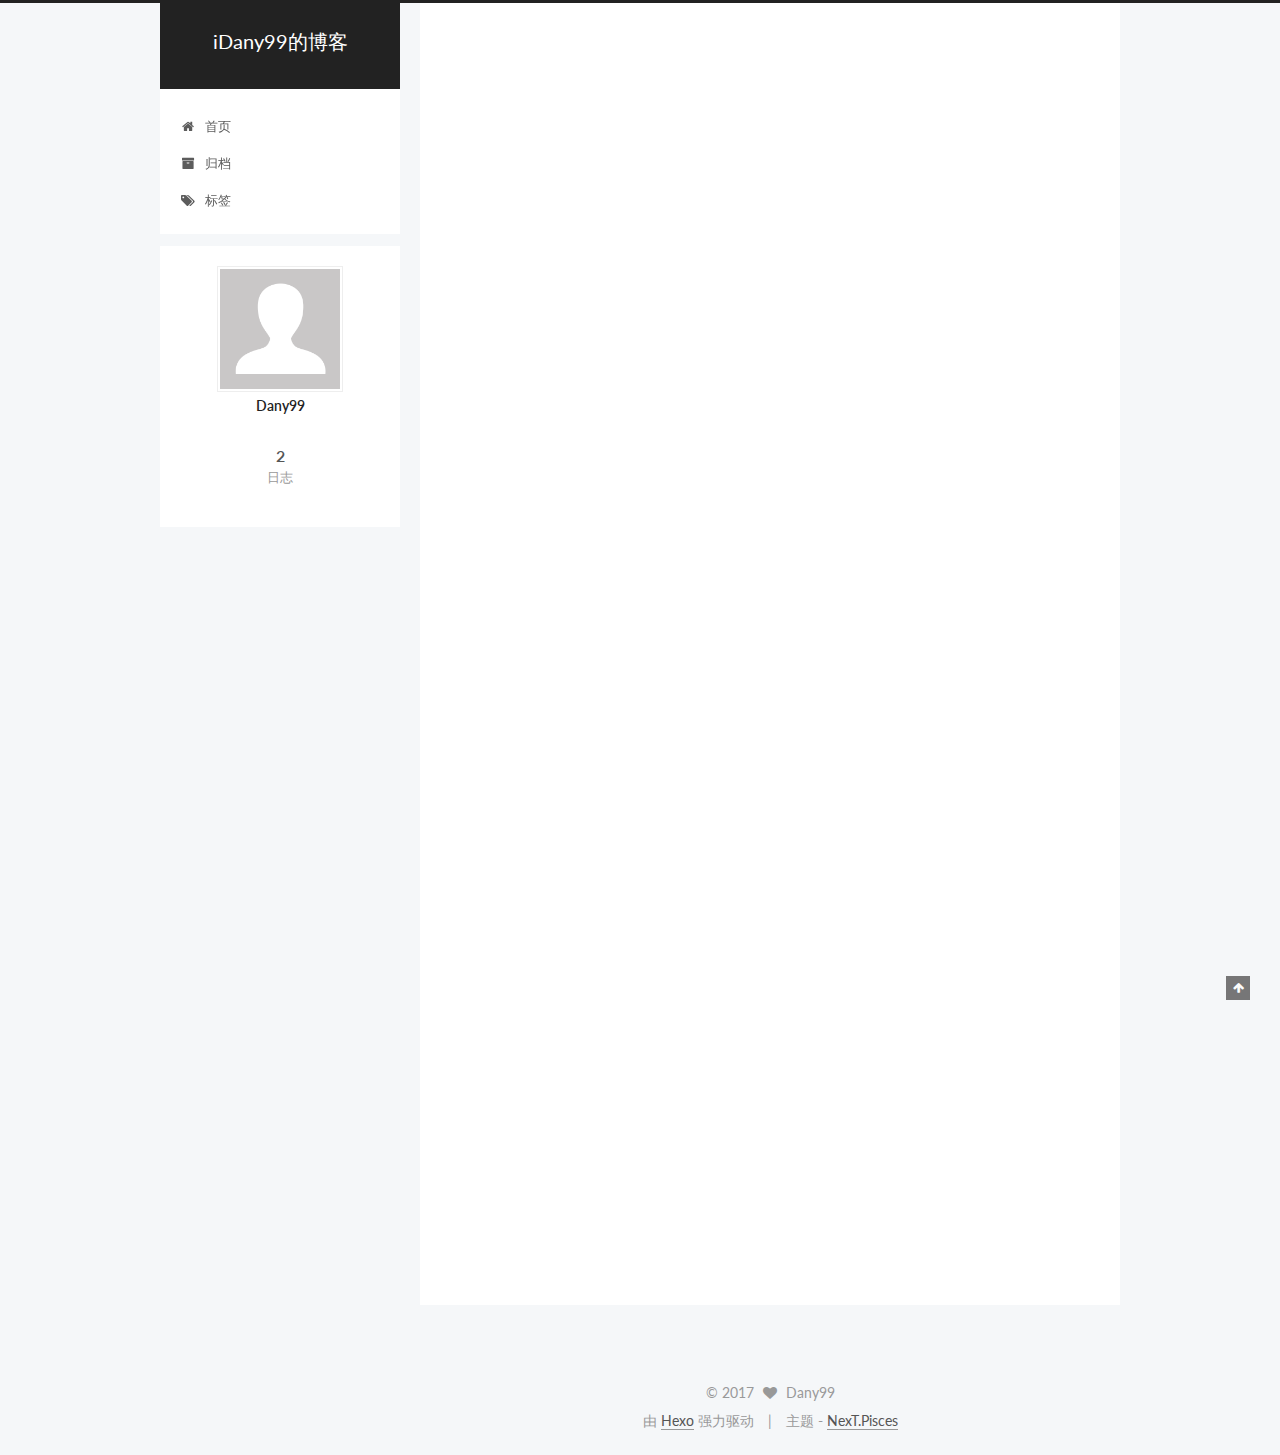
==== commit 53933e01: "Site updated: 2017-02-27 16:50:44" ====
--- a/index.html
+++ b/index.html
@@ -5,7 +5,7 @@
   
 
 
-<html class="theme-next pisces use-motion" lang="">
+<html class="theme-next pisces use-motion" lang="zh-Hans">
 <head>
   <meta charset="UTF-8"/>
 <meta http-equiv="X-UA-Compatible" content="IE=edge" />
@@ -88,11 +88,11 @@
 
 
 <meta property="og:type" content="website">
-<meta property="og:title" content="Hexo">
+<meta property="og:title" content="iDany99的博客">
 <meta property="og:url" content="http://yoursite.com/index.html">
-<meta property="og:site_name" content="Hexo">
+<meta property="og:site_name" content="iDany99的博客">
 <meta name="twitter:card" content="summary">
-<meta name="twitter:title" content="Hexo">
+<meta name="twitter:title" content="iDany99的博客">
 
 
 
@@ -106,7 +106,7 @@
     motion: true,
     duoshuo: {
       userId: '0',
-      author: 'Author'
+      author: '博主'
     },
     algolia: {
       applicationID: '',
@@ -126,10 +126,10 @@
 
 
 
-  <title> Hexo </title>
+  <title> iDany99的博客 </title>
 </head>
 
-<body itemscope itemtype="http://schema.org/WebPage" lang="">
+<body itemscope itemtype="http://schema.org/WebPage" lang="zh-Hans">
 
   
 
@@ -164,7 +164,7 @@
     <div class="custom-logo-site-title">
       <a href="/"  class="brand" rel="start">
         <span class="logo-line-before"><i></i></span>
-        <span class="site-title">Hexo</span>
+        <span class="site-title">iDany99的博客</span>
         <span class="logo-line-after"><i></i></span>
       </a>
     </div>
@@ -194,7 +194,7 @@
             
               <i class="menu-item-icon fa fa-fw fa-home"></i> <br />
             
-            Home
+            首页
           </a>
         </li>
       
@@ -204,7 +204,7 @@
             
               <i class="menu-item-icon fa fa-fw fa-archive"></i> <br />
             
-            Archives
+            归档
           </a>
         </li>
       
@@ -214,7 +214,7 @@
             
               <i class="menu-item-icon fa fa-fw fa-tags"></i> <br />
             
-            Tags
+            标签
           </a>
         </li>
       
@@ -250,13 +250,13 @@
     <link itemprop="mainEntityOfPage" href="http://yoursite.com/2017/02/27/first/">
 
     <span hidden itemprop="author" itemscope itemtype="http://schema.org/Person">
-      <meta itemprop="name" content="John Doe">
+      <meta itemprop="name" content="Dany99">
       <meta itemprop="description" content="">
       <meta itemprop="image" content="/images/avatar.gif">
     </span>
 
     <span hidden itemprop="publisher" itemscope itemtype="http://schema.org/Organization">
-      <meta itemprop="name" content="Hexo">
+      <meta itemprop="name" content="iDany99的博客">
     </span>
 
     
@@ -284,9 +284,9 @@
                 <i class="fa fa-calendar-o"></i>
               </span>
               
-                <span class="post-meta-item-text">Posted on</span>
+                <span class="post-meta-item-text">发表于</span>
               
-              <time title="Post created" itemprop="dateCreated datePublished" datetime="2017-02-27T13:43:38+08:00">
+              <time title="创建于" itemprop="dateCreated datePublished" datetime="2017-02-27T13:43:38+08:00">
                 2017-02-27
               </time>
             
@@ -367,13 +367,13 @@
     <link itemprop="mainEntityOfPage" href="http://yoursite.com/2017/02/27/hello-world/">
 
     <span hidden itemprop="author" itemscope itemtype="http://schema.org/Person">
-      <meta itemprop="name" content="John Doe">
+      <meta itemprop="name" content="Dany99">
       <meta itemprop="description" content="">
       <meta itemprop="image" content="/images/avatar.gif">
     </span>
 
     <span hidden itemprop="publisher" itemscope itemtype="http://schema.org/Organization">
-      <meta itemprop="name" content="Hexo">
+      <meta itemprop="name" content="iDany99的博客">
     </span>
 
     
@@ -401,9 +401,9 @@
                 <i class="fa fa-calendar-o"></i>
               </span>
               
-                <span class="post-meta-item-text">Posted on</span>
+                <span class="post-meta-item-text">发表于</span>
               
-              <time title="Post created" itemprop="dateCreated datePublished" datetime="2017-02-27T11:50:01+08:00">
+              <time title="创建于" itemprop="dateCreated datePublished" datetime="2017-02-27T11:50:01+08:00">
                 2017-02-27
               </time>
             
@@ -515,8 +515,8 @@
         <div class="site-author motion-element" itemprop="author" itemscope itemtype="http://schema.org/Person">
           <img class="site-author-image" itemprop="image"
                src="/images/avatar.gif"
-               alt="John Doe" />
-          <p class="site-author-name" itemprop="name">John Doe</p>
+               alt="Dany99" />
+          <p class="site-author-name" itemprop="name">Dany99</p>
            
               <p class="site-description motion-element" itemprop="description"></p>
           
@@ -527,7 +527,7 @@
             <div class="site-state-item site-state-posts">
               <a href="/archives">
                 <span class="site-state-item-count">2</span>
-                <span class="site-state-item-name">posts</span>
+                <span class="site-state-item-name">日志</span>
               </a>
             </div>
           
@@ -576,16 +576,16 @@
   <span class="with-love">
     <i class="fa fa-heart"></i>
   </span>
-  <span class="author" itemprop="copyrightHolder">John Doe</span>
+  <span class="author" itemprop="copyrightHolder">Dany99</span>
 </div>
 
 
 <div class="powered-by">
-  Powered by <a class="theme-link" href="https://hexo.io">Hexo</a>
+  由 <a class="theme-link" href="https://hexo.io">Hexo</a> 强力驱动
 </div>
 
 <div class="theme-info">
-  Theme -
+  主题 -
   <a class="theme-link" href="https://github.com/iissnan/hexo-theme-next">
     NexT.Pisces
   </a>
--- a/css/main.css
+++ b/css/main.css
@@ -1701,7 +1701,7 @@
   width: 4px;
   height: 4px;
   border-radius: 50%;
-  background: #b42d70;
+  background: #29ecff;
 }
 .links-of-blogroll {
   font-size: 13px;
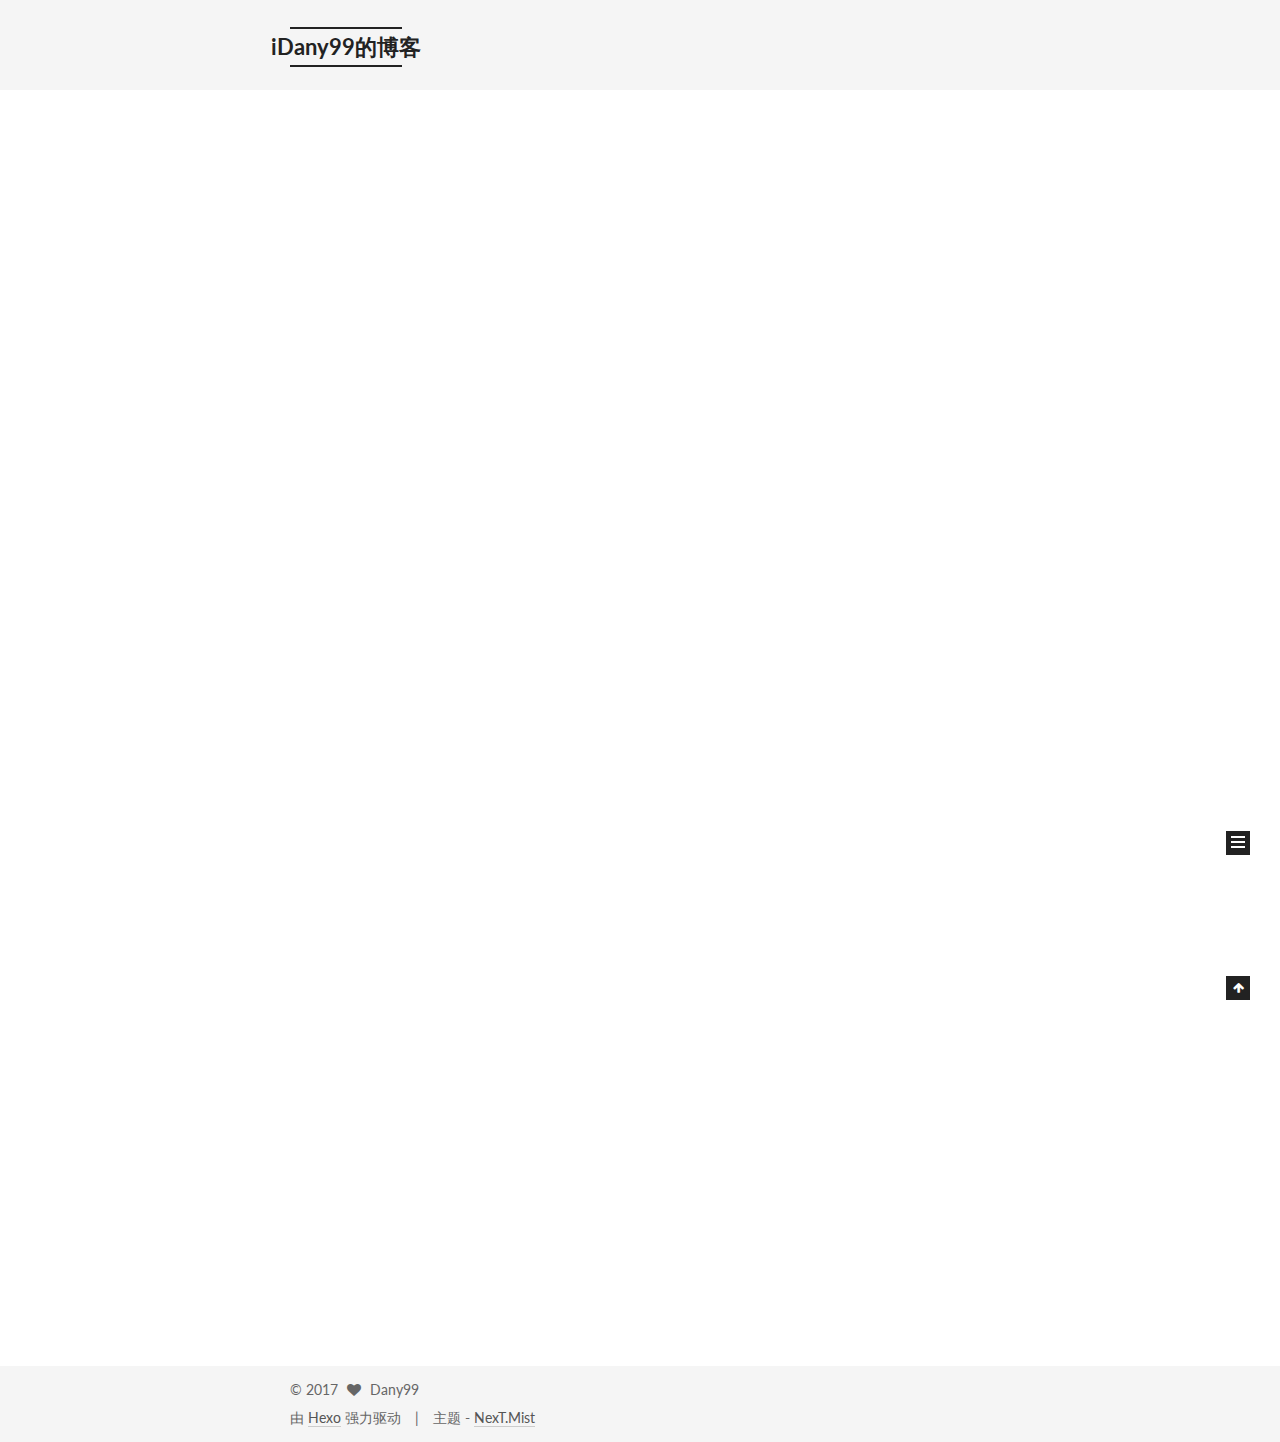
==== commit 430e7a9e: "Site updated: 2017-02-27 17:28:01" ====
--- a/index.html
+++ b/index.html
@@ -5,7 +5,7 @@
   
 
 
-<html class="theme-next pisces use-motion" lang="zh-Hans">
+<html class="theme-next mist use-motion" lang="zh-Hans">
 <head>
   <meta charset="UTF-8"/>
 <meta http-equiv="X-UA-Compatible" content="IE=edge" />
@@ -100,7 +100,7 @@
   var NexT = window.NexT || {};
   var CONFIG = {
     root: '/',
-    scheme: 'Pisces',
+    scheme: 'Mist',
     sidebar: {"position":"left","display":"post","offset":12,"offset_float":0,"b2t":false,"scrollpercent":false},
     fancybox: true,
     motion: true,
@@ -199,6 +199,16 @@
         </li>
       
         
+        <li class="menu-item menu-item-about">
+          <a href="/about" rel="section">
+            
+              <i class="menu-item-icon fa fa-fw fa-user"></i> <br />
+            
+            关于
+          </a>
+        </li>
+      
+        
         <li class="menu-item menu-item-archives">
           <a href="/archives" rel="section">
             
@@ -587,7 +597,7 @@
 <div class="theme-info">
   主题 -
   <a class="theme-link" href="https://github.com/iissnan/hexo-theme-next">
-    NexT.Pisces
+    NexT.Mist
   </a>
 </div>
 
@@ -659,13 +669,6 @@
   
   
 
-
-  <script type="text/javascript" src="/js/src/affix.js?v=5.1.0"></script>
-
-  <script type="text/javascript" src="/js/src/schemes/pisces.js?v=5.1.0"></script>
-
-
-
   
 
   
--- a/css/main.css
+++ b/css/main.css
@@ -189,7 +189,7 @@
   font-size: 14px;
   line-height: 2;
   color: #555;
-  background: #f5f7f9;
+  background: #fff;
 }
 @media (max-width: 767px) {
   body {
@@ -226,51 +226,51 @@
   margin: 20px 0 15px;
 }
 h1 {
+  font-size: 24px;
+}
+@media (max-width: 767px) {
+  h1 {
+    font-size: 20px;
+  }
+}
+h2 {
   font-size: 22px;
 }
 @media (max-width: 767px) {
-  h1 {
+  h2 {
     font-size: 18px;
   }
 }
-h2 {
+h3 {
   font-size: 20px;
 }
 @media (max-width: 767px) {
-  h2 {
+  h3 {
     font-size: 16px;
   }
 }
-h3 {
+h4 {
   font-size: 18px;
 }
 @media (max-width: 767px) {
-  h3 {
+  h4 {
     font-size: 14px;
   }
 }
-h4 {
+h5 {
   font-size: 16px;
 }
 @media (max-width: 767px) {
-  h4 {
+  h5 {
     font-size: 12px;
   }
 }
-h5 {
+h6 {
   font-size: 14px;
 }
 @media (max-width: 767px) {
-  h5 {
+  h6 {
     font-size: 10px;
-  }
-}
-h6 {
-  font-size: 12px;
-}
-@media (max-width: 767px) {
-  h6 {
-    font-size: 8px;
   }
 }
 p {
@@ -641,8 +641,8 @@
 @media (min-width: 992px) {
   .full-image.full-image.full-image {
     max-width: none;
-    width: 118%;
-    margin: 0 -9%;
+    width: 110%;
+    margin: 25px -5%;
   }
 }
 .blockquote-center,
@@ -833,7 +833,7 @@
   font-size: 14px;
   color: #fff;
   background: #222;
-  border: 2px solid #555;
+  border: 2px solid #222;
   text-decoration: none;
   border-radius: 0;
   transition-property: background-color;
@@ -844,8 +844,8 @@
 .btn:hover,
 .post-button .btn:hover {
   border-color: #222;
-  color: #fff;
-  background: #222;
+  color: #222;
+  background: #fff;
 }
 .btn-bar {
   display: block;
@@ -950,7 +950,7 @@
   width: 24px;
   background: #222;
   font-size: 12px;
-  opacity: 0.6;
+  opacity: 1;
   color: #fff;
   cursor: pointer;
   text-align: center;
@@ -971,7 +971,7 @@
   }
 }
 .back-to-top.back-to-top-on {
-  bottom: 30px;
+  bottom: 19px;
 }
 .header {
   background: #fff;
@@ -985,7 +985,7 @@
 }
 .site-meta {
   margin: 0;
-  text-align: center;
+  text-align: left;
 }
 @media (max-width: 767px) {
   .site-meta {
@@ -996,12 +996,12 @@
   position: relative;
   display: inline-block;
   padding: 0 40px;
-  color: #fff;
+  color: #222;
   background: #222;
   border-bottom: none;
 }
 .brand:hover {
-  color: #fff;
+  color: #222;
 }
 .logo {
   display: inline-block;
@@ -1020,7 +1020,7 @@
 .site-subtitle {
   margin-top: 10px;
   font-size: 13px;
-  color: #ddd;
+  color: #999;
 }
 .use-motion .brand {
   opacity: 0;
@@ -1092,8 +1092,7 @@
   transition-timing-function: ease-in-out;
   transition-delay: 0s;
 }
-.menu .menu-item a:hover,
-.menu-item-active a {
+.menu .menu-item a:hover {
   border-bottom-color: #222;
 }
 .menu .menu-item .fa {
@@ -1215,7 +1214,7 @@
 .posts-collapse {
   position: relative;
   z-index: 1010;
-  margin-left: 55px;
+  margin-left: 0;
 }
 .posts-collapse::after {
   content: " ";
@@ -1441,8 +1440,8 @@
 .post-button .btn {
   color: #555;
   font-size: 14px;
-  background: #fff;
-  border-radius: 2px;
+  background: transparent;
+  border-radius: 0;
   line-height: 2;
   margin: 0 4px 8px 4px;
 }
@@ -1617,20 +1616,20 @@
   display: block;
   margin: 0 auto;
   padding: 2px;
-  max-width: 120px;
+  max-width: 96px;
   height: auto;
-  border: 1px solid #eee;
+  border: 2px solid #333;
 }
 .site-author-name {
-  margin: 0;
+  margin: 5px 0 0;
   text-align: center;
-  color: #222;
-  font-weight: 600;
+  color: #f5f5f5;
+  font-weight: normal;
 }
 .site-description {
-  margin-top: 0;
+  margin-top: 5px;
   text-align: center;
-  font-size: 13px;
+  font-size: 14px;
   color: #999;
 }
 .site-state {
@@ -1642,7 +1641,7 @@
 .site-state-item {
   display: inline-block;
   padding: 0 15px;
-  border-left: 1px solid #eee;
+  border-left: 1px solid #333;
 }
 .site-state-item:first-child {
   border-left: none;
@@ -1655,11 +1654,11 @@
   text-align: center;
   color: inherit;
   font-weight: 600;
-  font-size: 16px;
+  font-size: 18px;
 }
 .site-state-item-name {
   font-size: 13px;
-  color: #999;
+  color: inherit;
 }
 .feed-link {
   margin-top: 20px;
@@ -1701,7 +1700,7 @@
   width: 4px;
   height: 4px;
   border-radius: 50%;
-  background: #29ecff;
+  background: #ffe3cd;
 }
 .links-of-blogroll {
   font-size: 13px;
@@ -1730,7 +1729,7 @@
   color: #555;
 }
 .sidebar-nav li:hover {
-  color: #fc6423;
+  color: #f5f5f5;
 }
 .page-post-detail .sidebar-nav-toc {
   padding: 0 5px;
@@ -1739,11 +1738,11 @@
   margin-left: 10px;
 }
 .sidebar-nav .sidebar-nav-active {
-  color: #fc6423;
-  border-bottom-color: #fc6423;
+  color: #87daff;
+  border-bottom-color: #87daff;
 }
 .sidebar-nav .sidebar-nav-active:hover {
-  color: #fc6423;
+  color: #87daff;
 }
 .sidebar-panel {
   display: none;
@@ -1776,12 +1775,12 @@
   transition-timing-function: ease-in-out;
   transition-delay: 0s;
   transition-property: all;
-  color: #666;
+  color: #999;
+  border-bottom-color: #555;
+}
+.post-toc ol a:hover {
+  color: #ccc;
   border-bottom-color: #ccc;
-}
-.post-toc ol a:hover {
-  color: #000;
-  border-bottom-color: #000;
 }
 .post-toc .nav-item {
   overflow: hidden;
@@ -1802,14 +1801,14 @@
   display: block;
 }
 .post-toc .nav .active > a {
-  color: #fc6423;
-  border-bottom-color: #fc6423;
+  color: #87daff;
+  border-bottom-color: #87daff;
 }
 .post-toc .nav .active-current > a {
-  color: #fc6423;
+  color: #87daff;
 }
 .post-toc .nav .active-current > a:hover {
-  color: #fc6423;
+  color: #87daff;
 }
 .footer {
   font-size: 14px;
@@ -2229,16 +2228,6 @@
   transform: translate(-50%, -50%);
   color: #ccc;
 }
-@media (min-width: 768px) and (max-width: 991px) {
-  .busuanzi-count {
-    width: auto;
-  }
-}
-@media (max-width: 767px) {
-  .busuanzi-count {
-    width: auto;
-  }
-}
 .site-uv,
 .site-pv,
 .page-pv {
@@ -2477,395 +2466,324 @@
   }
 }
 .page-post-detail .sidebar-toggle-line {
-  background: #fc6423;
+  background: #87daff;
 }
 .page-post-detail .comments {
   overflow: hidden;
 }
+h1,
+h2,
+h3,
+h4,
+h5,
+h6 {
+  margin: 20px 0 10px;
+}
+p {
+  margin: 0 0 25px 0;
+}
+a {
+  border-bottom-color: #ccc;
+}
+hr {
+  margin: 20px 0;
+  height: 2px;
+}
+.main-inner {
+  margin-top: 80px;
+}
 .header {
-  position: relative;
-  margin: 0 auto;
-  width: 960px;
-}
-@media (min-width: 768px) and (max-width: 991px) {
-  .header {
-    width: auto;
-  }
-}
-@media (max-width: 767px) {
-  .header {
-    width: auto;
-  }
+  background: #f5f5f5;
 }
 .header-inner {
-  position: absolute;
-  top: 0;
-  overflow: hidden;
-  padding: 0;
-  width: 240px;
-  background: #fff;
-  box-shadow: initial;
-  border-radius: initial;
-}
-@media (min-width: 1600px) {
-  .container .header-inner {
-    width: 240px;
-  }
-}
-@media (min-width: 768px) and (max-width: 991px) {
-  .header-inner {
-    position: relative;
-    width: auto;
-    border-radius: initial;
-  }
-}
-@media (max-width: 767px) {
-  .header-inner {
-    position: relative;
-    width: auto;
-    border-radius: initial;
-  }
-}
-.main:before,
-.main:after {
+  padding: 25px 0 20px;
+}
+.header-inner:before,
+.header-inner:after {
   content: " ";
   display: table;
 }
-.main:after {
+.header-inner:after {
   clear: both;
 }
-@media (min-width: 768px) and (max-width: 991px) {
-  .main {
-    padding-bottom: 100px;
-  }
-}
-@media (max-width: 767px) {
-  .main {
-    padding-bottom: 100px;
-  }
-}
-.container .main-inner {
-  width: 960px;
-}
-@media (min-width: 768px) and (max-width: 991px) {
+@media (max-width: 767px) {
+  .header-inner {
+    width: auto;
+    margin-bottom: 50px;
+    padding: 10px;
+  }
+}
+.site-meta {
+  float: left;
+  margin-left: -20px;
+  line-height: normal;
+}
+@media (max-width: 767px) {
+  .site-meta {
+    margin-left: 10px;
+  }
+}
+.site-meta .brand {
+  padding: 2px 1px;
+  background: none;
+}
+@media (max-width: 767px) {
+  .site-meta .brand {
+    display: block;
+  }
+}
+.site-meta .logo {
+  display: none;
+}
+.site-meta .site-title {
+  font-size: 22px;
+  font-weight: bolder;
+}
+@media (max-width: 767px) {
+  .site-meta .site-title {
+    line-height: 34px;
+  }
+}
+.logo-line-before,
+.logo-line-after {
+  display: block;
+  overflow: hidden;
+  margin: 0 auto;
+  width: 75%;
+}
+@media (max-width: 767px) {
+  .logo-line-before,
+  .logo-line-after {
+    display: none;
+  }
+}
+.logo-line-before i,
+.logo-line-after i {
+  position: relative;
+  display: block;
+  height: 2px;
+  background: #222;
+}
+@media (max-width: 767px) {
+  .logo-line-before i,
+  .logo-line-after i {
+    height: 3px;
+  }
+}
+.use-motion .logo-line-before i {
+  left: -100%;
+}
+.use-motion .logo-line-after i {
+  right: -100%;
+}
+.site-subtitle {
+  display: none;
+}
+.site-nav-toggle {
+  position: static;
+  float: right;
+}
+.menu {
+  float: right;
+  margin: 8px 0 0 0;
+}
+@media (max-width: 767px) {
+  .menu {
+    margin: 20px 0 0 0;
+    padding: 0;
+  }
+}
+.menu br {
+  display: none;
+}
+.menu .menu-item {
+  margin: 0;
+}
+@media (max-width: 767px) {
+  .menu .menu-item {
+    display: block;
+  }
+}
+.menu .menu-item a {
+  padding: 0 10px;
+  background: none;
+  border: none;
+  border-radius: 2px;
+  transition-property: background;
+}
+@media (max-width: 767px) {
+  .menu .menu-item a {
+    text-align: left;
+  }
+}
+.menu .menu-item a:hover {
+  background: #e1e1e1;
+}
+.menu a::before {
+  display: none;
+}
+@media (max-width: 767px) {
+  .menu a::before {
+    display: block;
+  }
+}
+@media (max-width: 767px) {
+  .menu {
+    float: none;
+  }
+}
+.site-search form {
+  display: none;
+}
+.posts-expand {
+  padding-top: 0;
+}
+.posts-expand .post-title,
+.posts-expand .post-meta {
+  text-align: left;
+}
+@media (max-width: 767px) {
+  .posts-expand .post-title,
+  .posts-expand .post-meta {
+    text-align: center;
+  }
+}
+.posts-expand .post-eof {
+  display: none;
+}
+.posts-expand .post {
+  margin-top: 120px;
+}
+.posts-expand .post:first-child {
+  margin-top: 0;
+}
+.posts-expand .post-meta {
+  margin-top: 5px;
+  margin-bottom: 20px;
+}
+.posts-expand .post-title {
+  position: relative;
+  font-size: 26px;
+  font-weight: 400;
+}
+@media (max-width: 767px) {
+  .posts-expand .post-title {
+    font-size: 20px;
+  }
+}
+@media (min-width: 1600px) {
+  .posts-expand .post-title {
+    font-size: 26px;
+  }
+}
+.posts-expand .post-title:hover:before {
+  background: #222;
+}
+.posts-expand .post-body img {
+  margin: 0;
+}
+.posts-expand .post-tags {
+  text-align: left;
+}
+.posts-expand .post-tags a {
+  padding: 1px 5px;
+  background: #f5f5f5;
+  border-bottom: none;
+}
+.posts-expand .post-tags a:hover {
+  background: #ccc;
+}
+.posts-expand .post-nav {
+  margin-top: 40px;
+}
+.post-button {
+  margin-top: 20px;
+  text-align: left;
+}
+.post-button a {
+  margin: 0 8px 8px 0 !important;
+  padding: 0;
+  font-size: 14px;
+  color: #666;
+  background: none;
+  border: none;
+  border-bottom: 2px solid #666;
+  transition-property: border;
+}
+@media (max-width: 767px) {
+  .post-button a {
+    font-size: 12px;
+  }
+}
+@media (min-width: 1600px) {
+  .post-button a {
+    font-size: 16px;
+  }
+}
+.post-button a:hover {
+  border-bottom-color: #222;
+}
+.links-of-blogroll-inline .links-of-blogroll-item {
+  display: inline-block;
+}
+.btn {
+  padding: 0 10px;
+  border-width: 2px;
+  border-radius: 0;
+}
+.headband {
+  display: none;
+}
+.site-search {
+  position: relative;
+  float: right;
+  margin-top: 5px;
+  padding-top: 3px;
+}
+@media (max-width: 767px) {
+  .site-search {
+    float: none;
+    padding: 0 10px;
+  }
+}
+@media (max-width: 767px) {
   .container .main-inner {
     width: auto;
   }
 }
-@media (max-width: 767px) {
-  .container .main-inner {
-    width: auto;
-  }
-}
-.content-wrap {
-  float: right;
-  box-sizing: border-box;
-  padding: 40px;
-  width: 700px;
-  background: #fff;
-  min-height: 700px;
-  box-shadow: initial;
-  border-radius: initial;
-}
-@media (min-width: 768px) and (max-width: 991px) {
-  .content-wrap {
-    width: 100%;
-    padding: 20px;
-    border-radius: initial;
-  }
-}
-@media (max-width: 767px) {
-  .content-wrap {
-    width: 100%;
-    padding: 20px;
-    min-height: auto;
-    border-radius: initial;
-  }
-}
-.sidebar {
-  position: static;
-  float: left;
-  margin-top: 300px;
-  width: 240px;
-  background: #f5f7f9;
-  box-shadow: none;
-}
-@media (min-width: 768px) and (max-width: 991px) {
-  .sidebar {
-    display: none;
-  }
-}
-@media (max-width: 767px) {
-  .sidebar {
-    display: none;
-  }
-}
-.sidebar-toggle {
+.page-post-detail .post-title,
+.page-post-detail .post-meta {
+  text-align: center;
+}
+.page-post-detail .post-title:before {
   display: none;
 }
+.page-post-detail .post-meta {
+  margin-bottom: 60px;
+}
+.pagination {
+  margin: 120px 0 0;
+  text-align: left;
+}
+@media (max-width: 767px) {
+  .pagination {
+    margin: 80px 10px 0;
+    text-align: center;
+  }
+}
+.footer {
+  margin-top: 80px;
+  padding: 10px 0;
+  background: #f5f5f5;
+  color: #666;
+}
 .footer-inner {
-  width: 960px;
-  padding-left: 260px;
-}
-@media (min-width: 768px) and (max-width: 991px) {
+  margin: 0 auto;
+  text-align: left;
+}
+@media (max-width: 767px) {
   .footer-inner {
     width: auto;
-    padding-left: 0;
-  }
-}
-@media (max-width: 767px) {
-  .footer-inner {
-    width: auto;
-    padding-left: 0;
-  }
-}
-.sidebar-position-right .header-inner {
-  right: 0;
-}
-.sidebar-position-right .content-wrap {
-  float: left;
-}
-.sidebar-position-right .sidebar {
-  float: right;
-}
-.sidebar-position-right .footer-inner:before {
-  float: right;
-}
-.site-brand-wrapper {
-  position: relative;
-}
-.site-meta {
-  padding: 20px 0;
-  color: #fff;
-  background: #222;
-}
-@media (min-width: 768px) and (max-width: 991px) {
-  .site-meta {
-    box-shadow: 0 0 16px rgba(0,0,0,0.5);
-  }
-}
-@media (max-width: 767px) {
-  .site-meta {
-    box-shadow: 0 0 16px rgba(0,0,0,0.5);
-  }
-}
-.brand {
-  padding: 0;
-  background: none;
-}
-.brand:hover {
-  color: #fff;
-}
-.site-subtitle {
-  margin: 10px 10px 0;
-  font-weight: initial;
-}
-.site-search form {
-  display: none;
-}
-.site-nav {
-  border-top: none;
-}
-@media (min-width: 768px) and (max-width: 991px) {
-  .site-nav {
-    display: none !important;
-  }
-}
-@media (min-width: 768px) and (max-width: 991px) {
-  .site-nav-on {
-    display: block !important;
-  }
-}
-.menu .menu-item {
-  display: block;
-  margin: 0;
-  list-style: none;
-}
-.menu .menu-item a {
-  position: relative;
-  box-sizing: border-box;
-  padding: 5px 20px;
-  text-align: left;
-  line-height: inherit;
-  transition-property: background-color;
-  transition-duration: 0.2s;
-  transition-timing-function: ease-in-out;
-  transition-delay: 0s;
-}
-.menu .menu-item a:hover,
-.menu-item-active a {
-  background: #f9f9f9;
-  border-bottom-color: #fff;
-}
-.menu .menu-item br {
-  display: none;
-}
-.menu-item-active a:after {
-  content: " ";
-  position: absolute;
-  top: 50%;
-  margin-top: -3px;
-  right: 15px;
-  width: 6px;
-  height: 6px;
-  border-radius: 50%;
-  background-color: #bbb;
-}
-.btn-bar {
-  background-color: #fff;
-}
-.site-nav-toggle {
-  left: 20px;
-  top: 50%;
-  -webkit-transform: translateY(-50%);
-  -webkit-transform: translateY(-50%);
-  -moz-transform: translateY(-50%);
-  -ms-transform: translateY(-50%);
-  -o-transform: translateY(-50%);
-  transform: translateY(-50%);
-}
-@media (min-width: 768px) and (max-width: 991px) {
-  .site-nav-toggle {
-    display: block;
-  }
-}
-.use-motion .sidebar .motion-element {
-  opacity: 1;
-}
-.sidebar {
-  display: none;
-  right: auto;
-  bottom: auto;
-  -webkit-transform: none;
-}
-.sidebar-inner {
-  box-sizing: border-box;
-  width: 240px;
-  color: #555;
-  background: #fff;
-  box-shadow: initial;
-  border-radius: initial;
-}
-.sidebar-inner.affix {
-  position: fixed;
-  top: 0px;
-}
-.site-overview {
-  margin: 0 2px;
-  text-align: left;
-}
-.site-author:before,
-.site-author:after {
-  content: " ";
-  display: table;
-}
-.site-author:after {
-  clear: both;
-}
-.sidebar a {
-  color: #555;
-}
-.sidebar a:hover {
-  color: #222;
-}
-.links-of-author-item a:before {
-  display: none;
-}
-.links-of-author-item a {
-  border-bottom: none;
-  text-decoration: underline;
-}
-.feed-link {
-  border-top: 1px dotted #ccc;
-  border-bottom: 1px dotted #ccc;
-  text-align: center;
-}
-.feed-link a {
-  display: block;
-  color: #fc6423;
-  border: none;
-}
-.feed-link a:hover {
-  background: none;
-  color: #e34603;
-}
-.feed-link a:hover i {
-  color: #e34603;
-}
-.links-of-author:before,
-.links-of-author:after {
-  content: " ";
-  display: table;
-}
-.links-of-author:after {
-  clear: both;
-}
-.links-of-author-item {
-  float: left;
-  margin: 5px 0 0;
-  width: 50%;
-}
-.links-of-author-item a {
-  box-sizing: border-box;
-  display: inline-block;
-  margin-right: 0;
-  margin-bottom: 0;
-  padding: 0 5px;
-  overflow: hidden;
-  white-space: nowrap;
-  text-overflow: ellipsis;
-}
-.links-of-author-item a {
-  display: block;
-  text-decoration: none;
-}
-.links-of-author-item a:hover {
-  border-radius: 4px;
-  background: #eee;
-}
-.links-of-author-item .fa {
-  margin-right: 2px;
-  font-size: 16px;
-}
-.links-of-author-item .fa-globe {
-  font-size: 15px;
-}
-.links-of-blogroll {
-  margin-top: 20px;
-  padding: 3px 0 0;
-  border-top: 1px dotted #ccc;
-}
-.links-of-blogroll-title {
-  margin-top: 0;
-}
-.links-of-blogroll-item {
-  padding: 0;
-}
-.links-of-blogroll-inline:before,
-.links-of-blogroll-inline:after {
-  content: " ";
-  display: table;
-}
-.links-of-blogroll-inline:after {
-  clear: both;
-}
-.links-of-blogroll-inline .links-of-blogroll-item {
-  float: left;
-  margin: 5px 0 0;
-  width: 50%;
-}
-.links-of-blogroll-inline .links-of-blogroll-item a {
-  box-sizing: border-box;
-  display: inline-block;
-  margin-right: 0;
-  margin-bottom: 0;
-  padding: 0 5px;
-  overflow: hidden;
-  white-space: nowrap;
-  text-overflow: ellipsis;
-}
-@media (max-width: 767px) {
-  .post-body {
-    text-align: justify;
-  }
-}
+    text-align: center;
+  }
+}
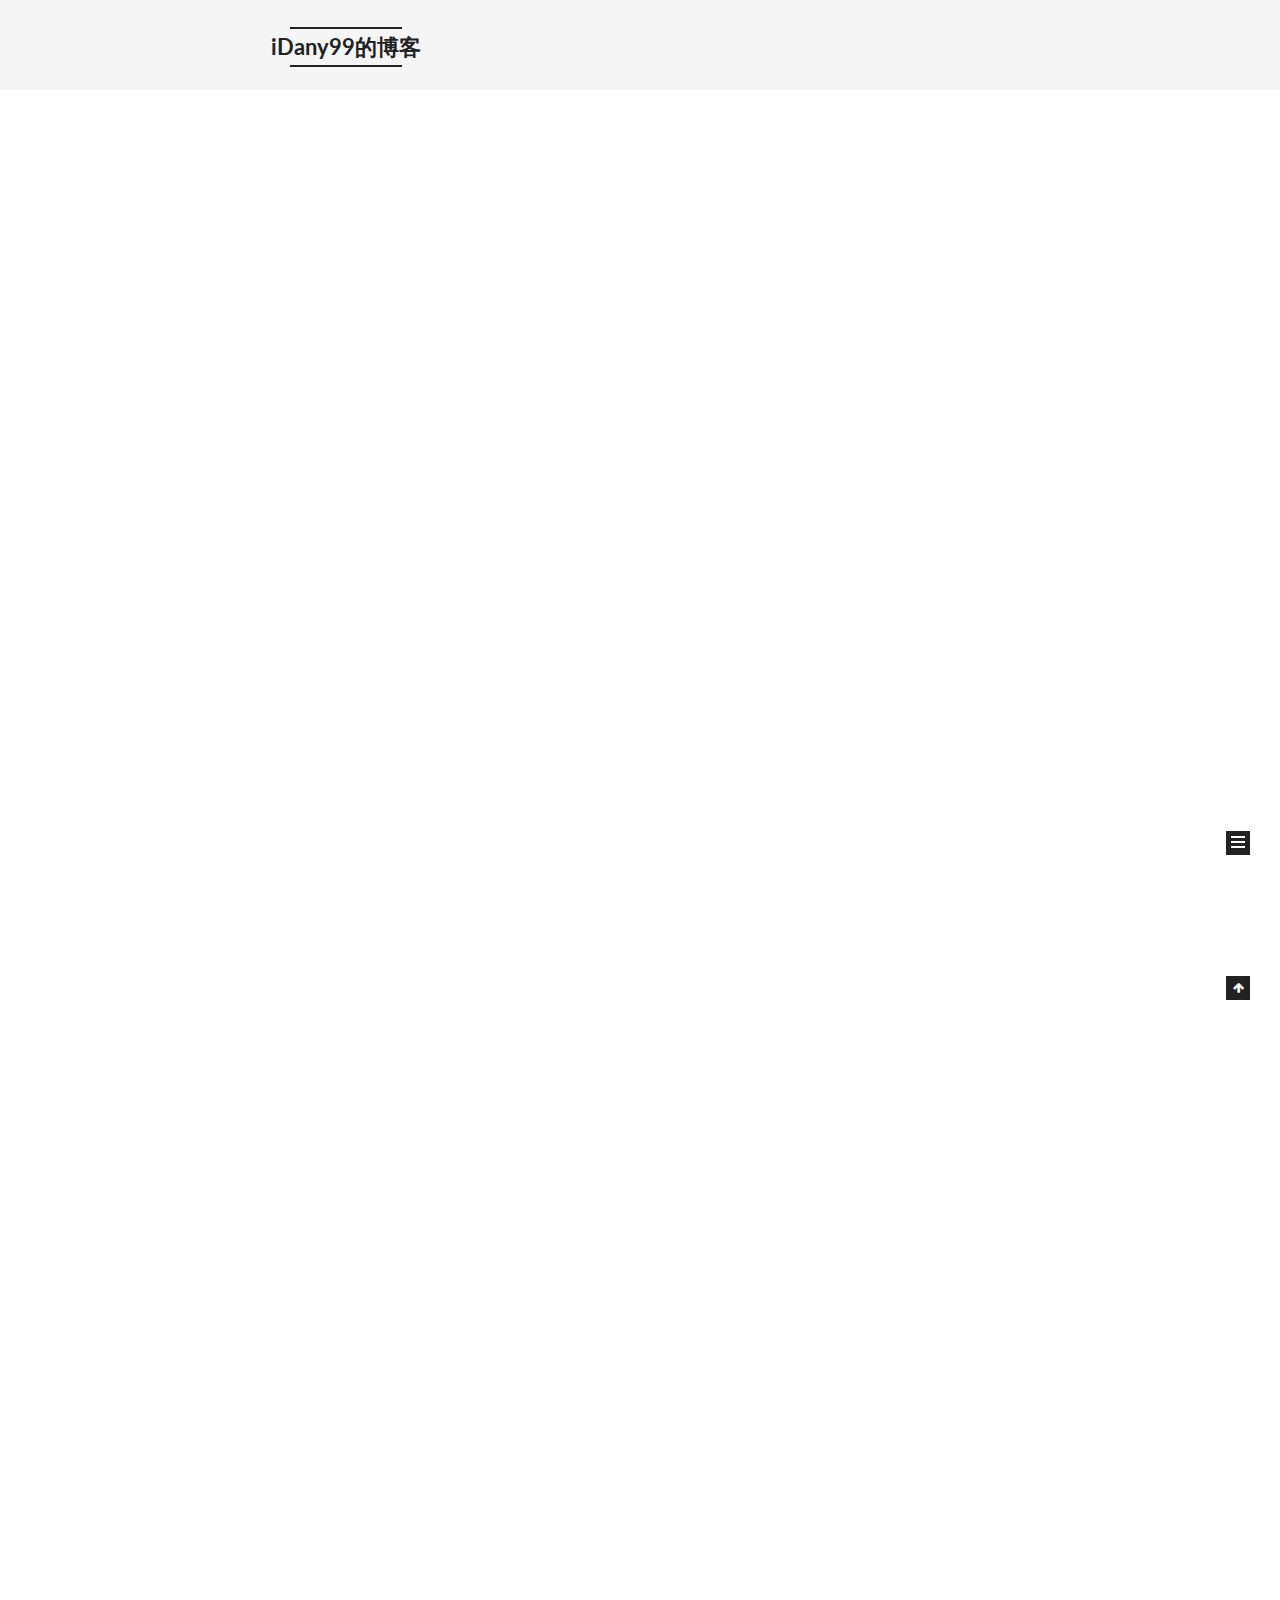
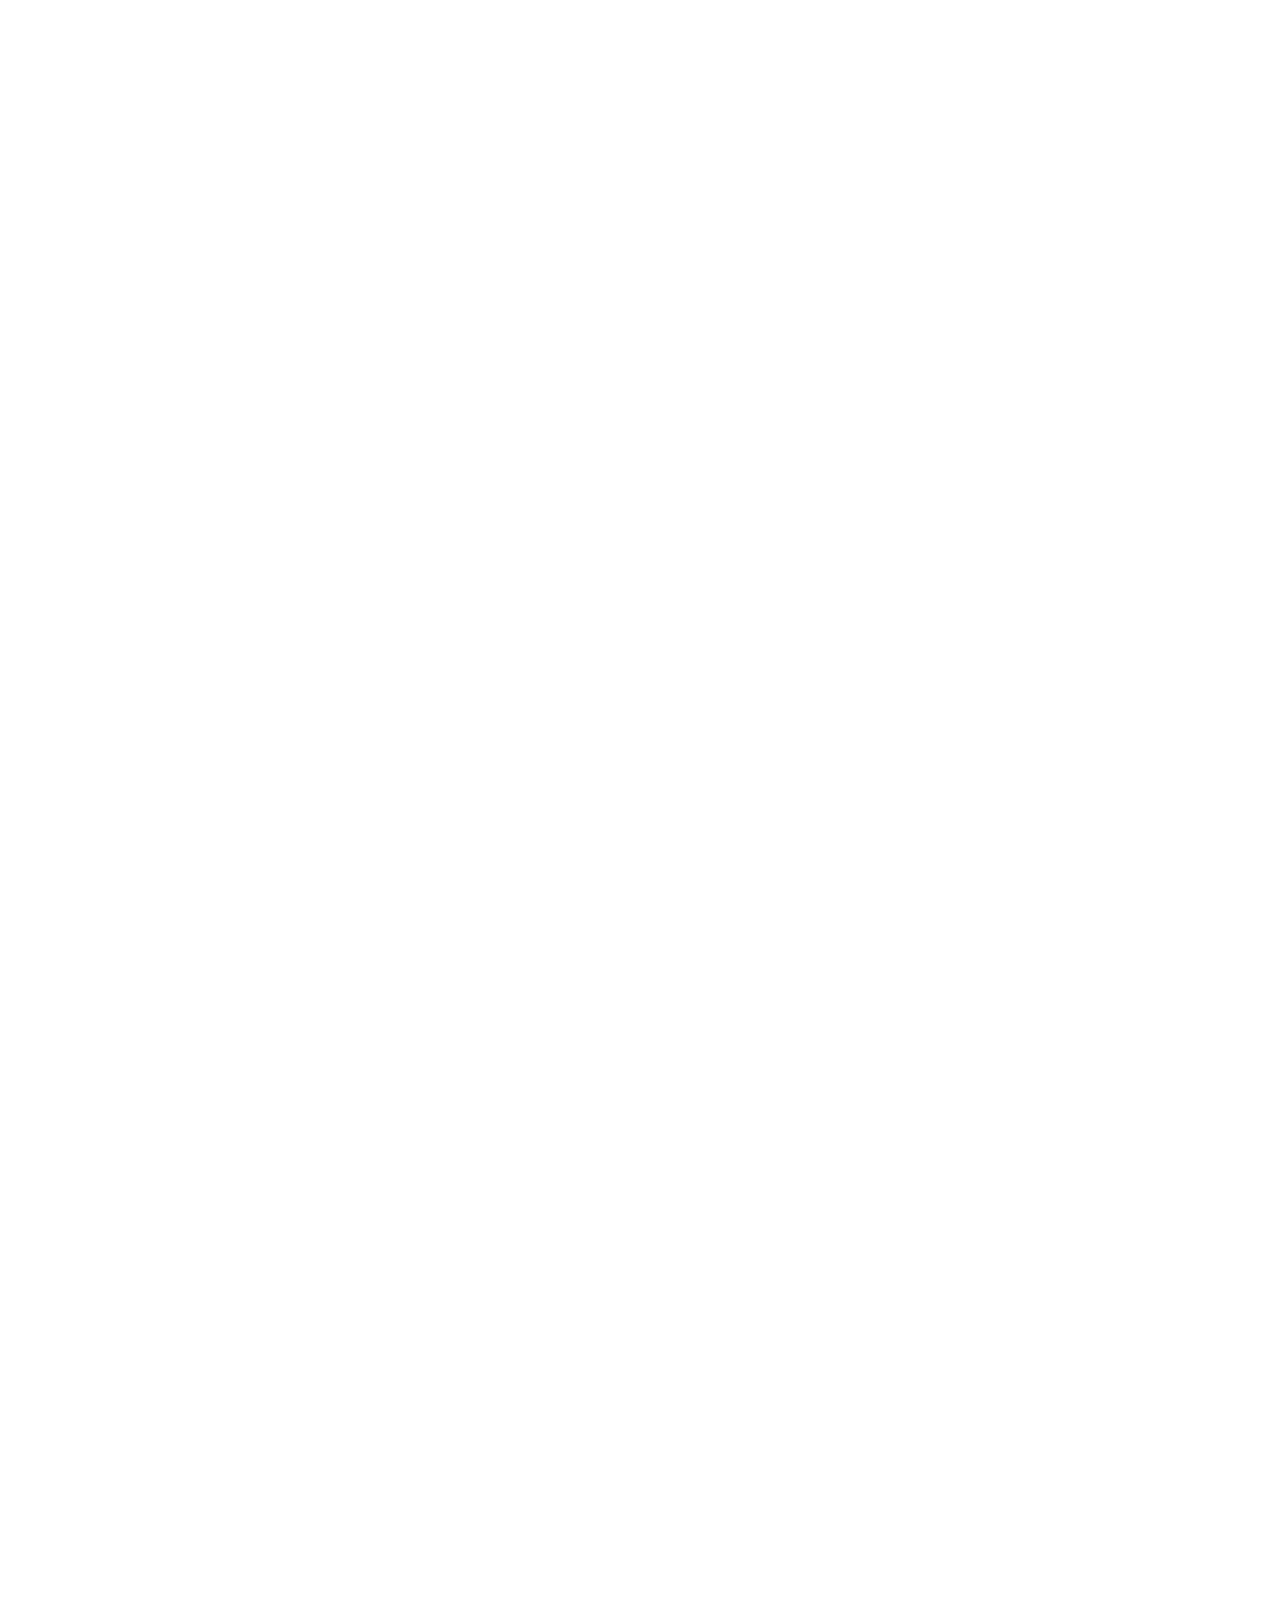
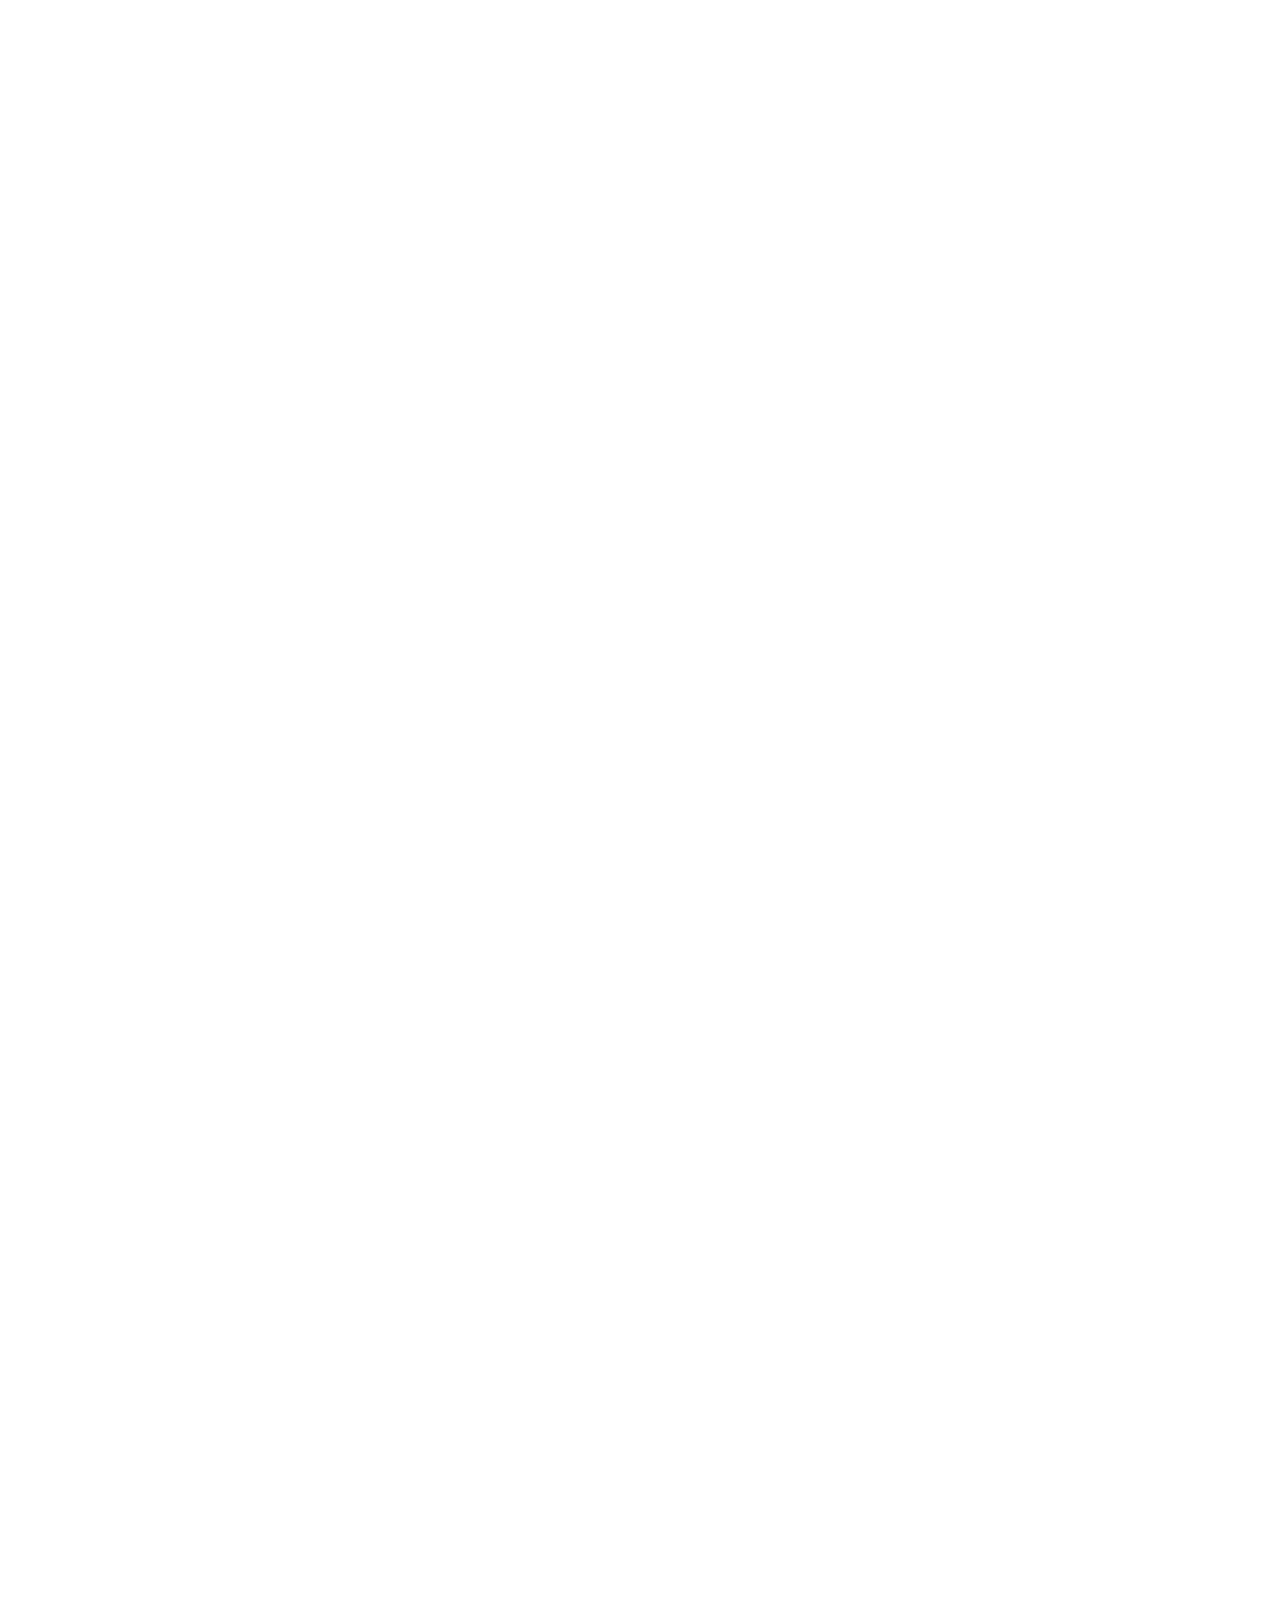
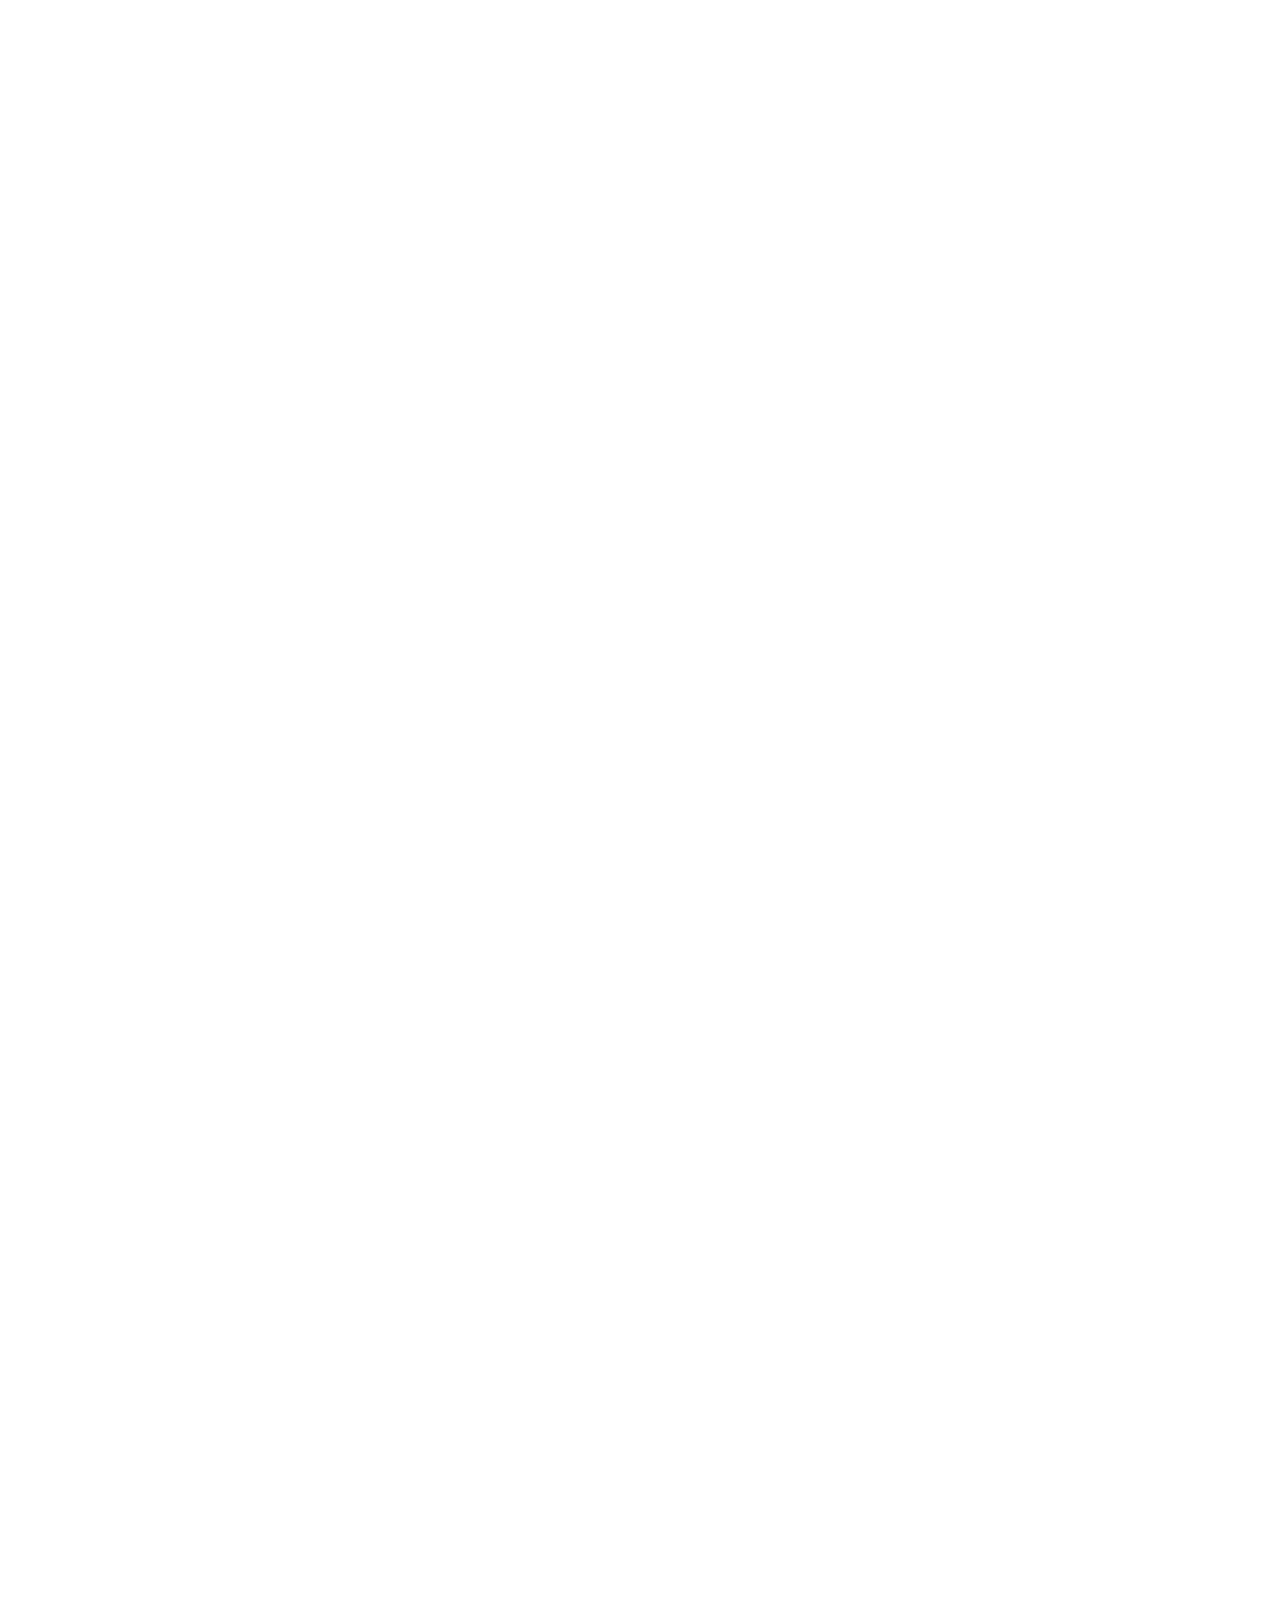
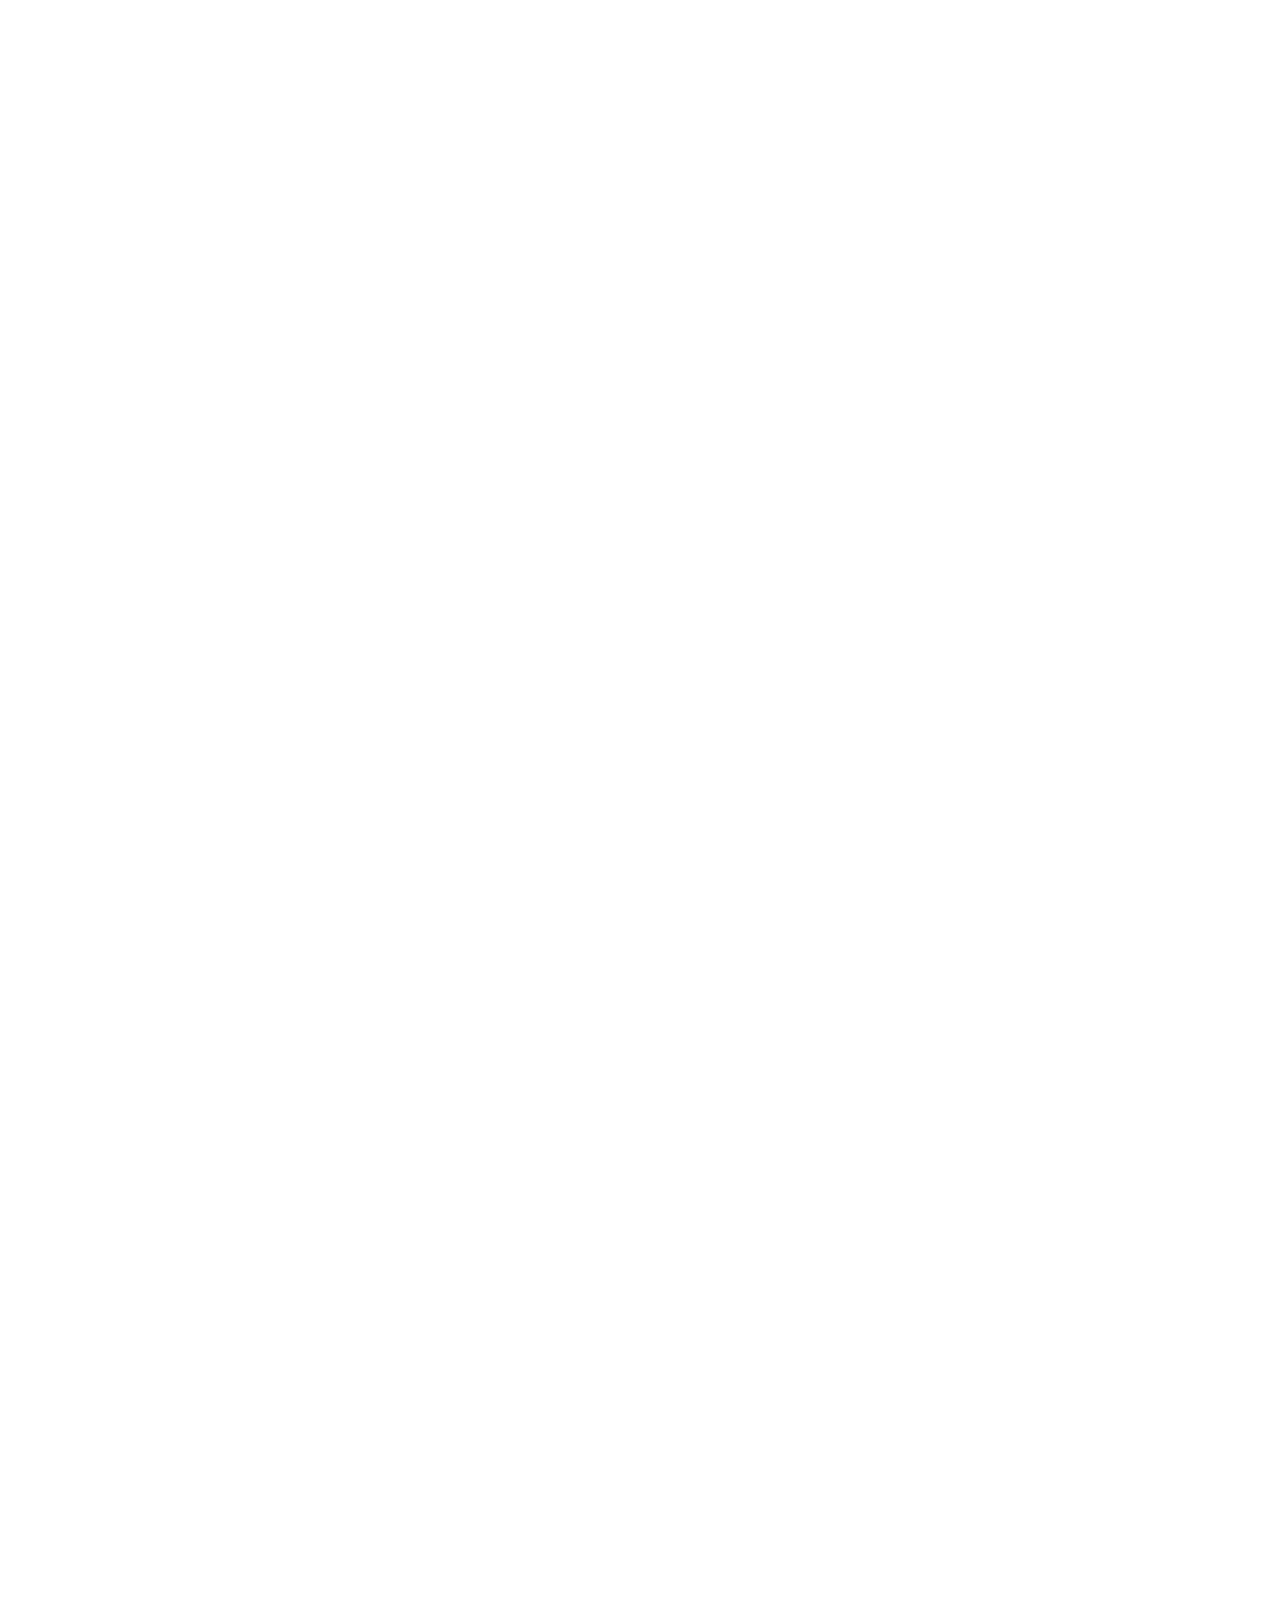
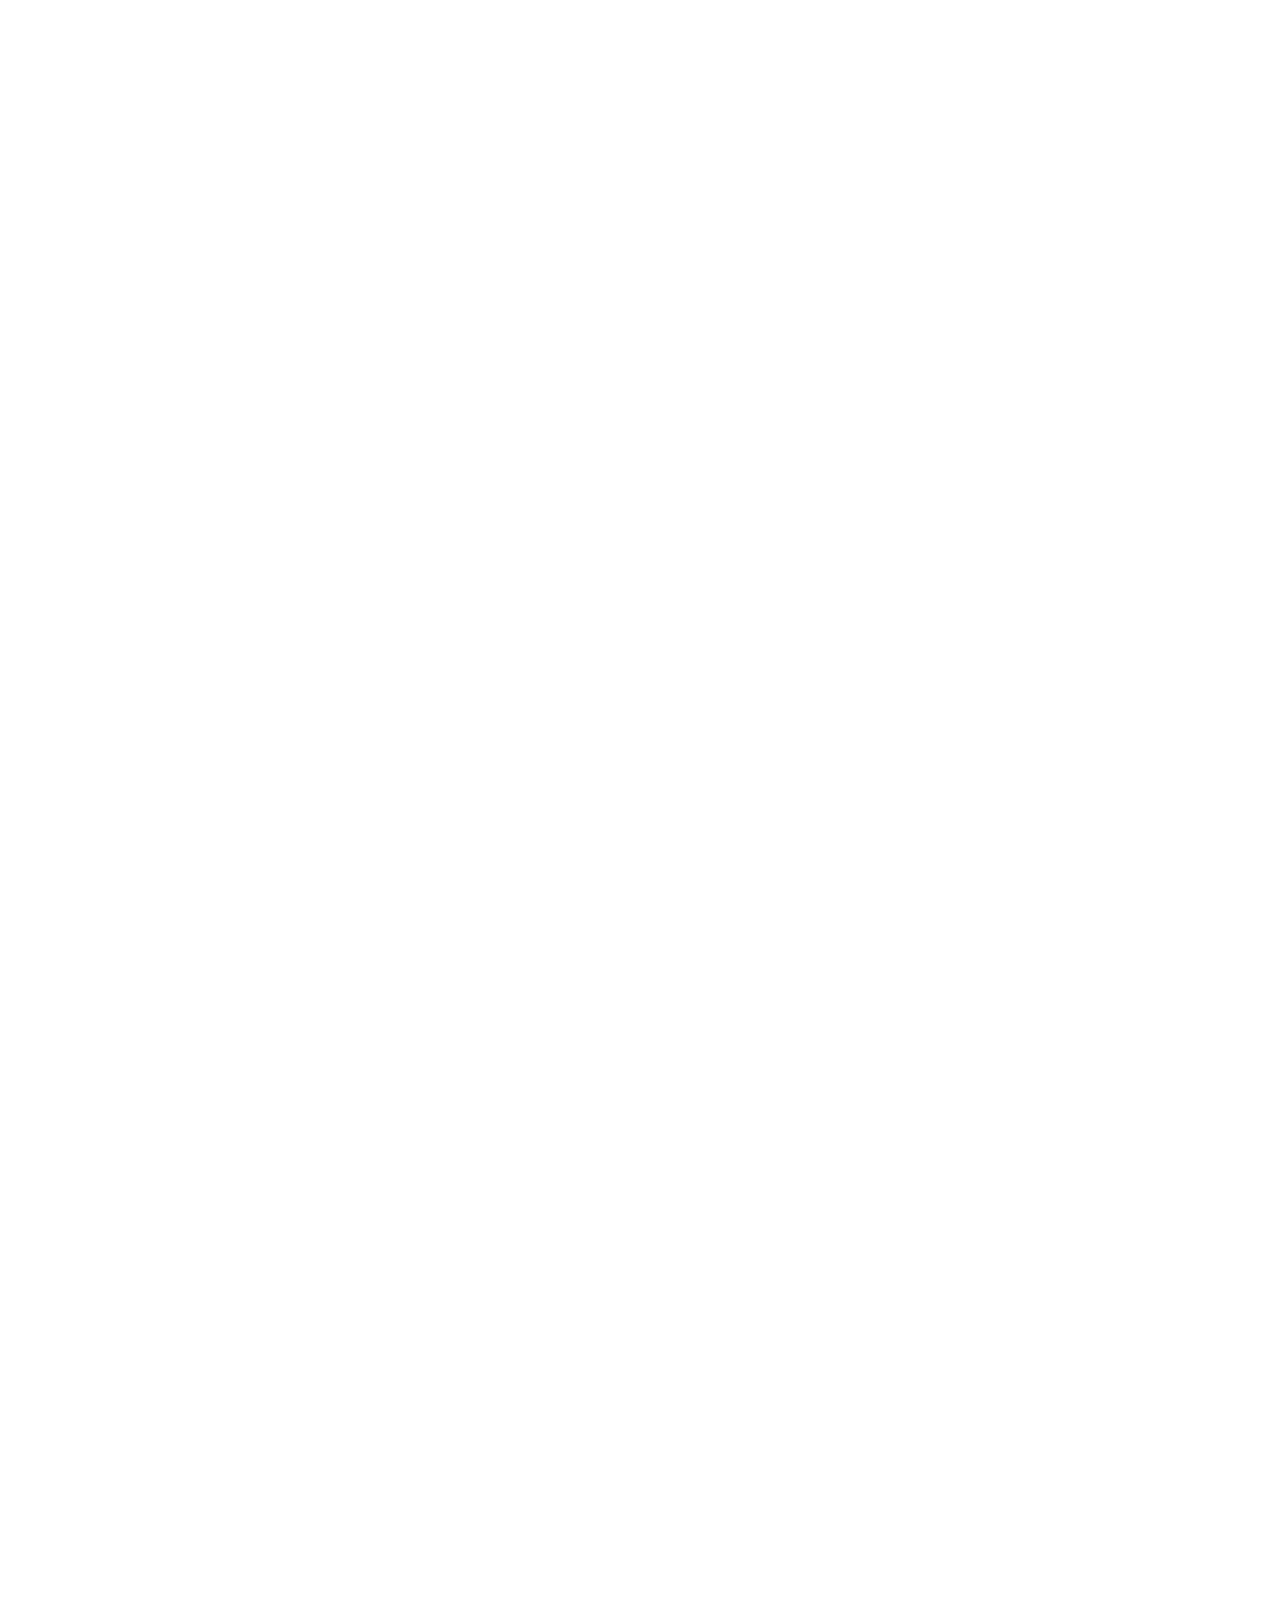
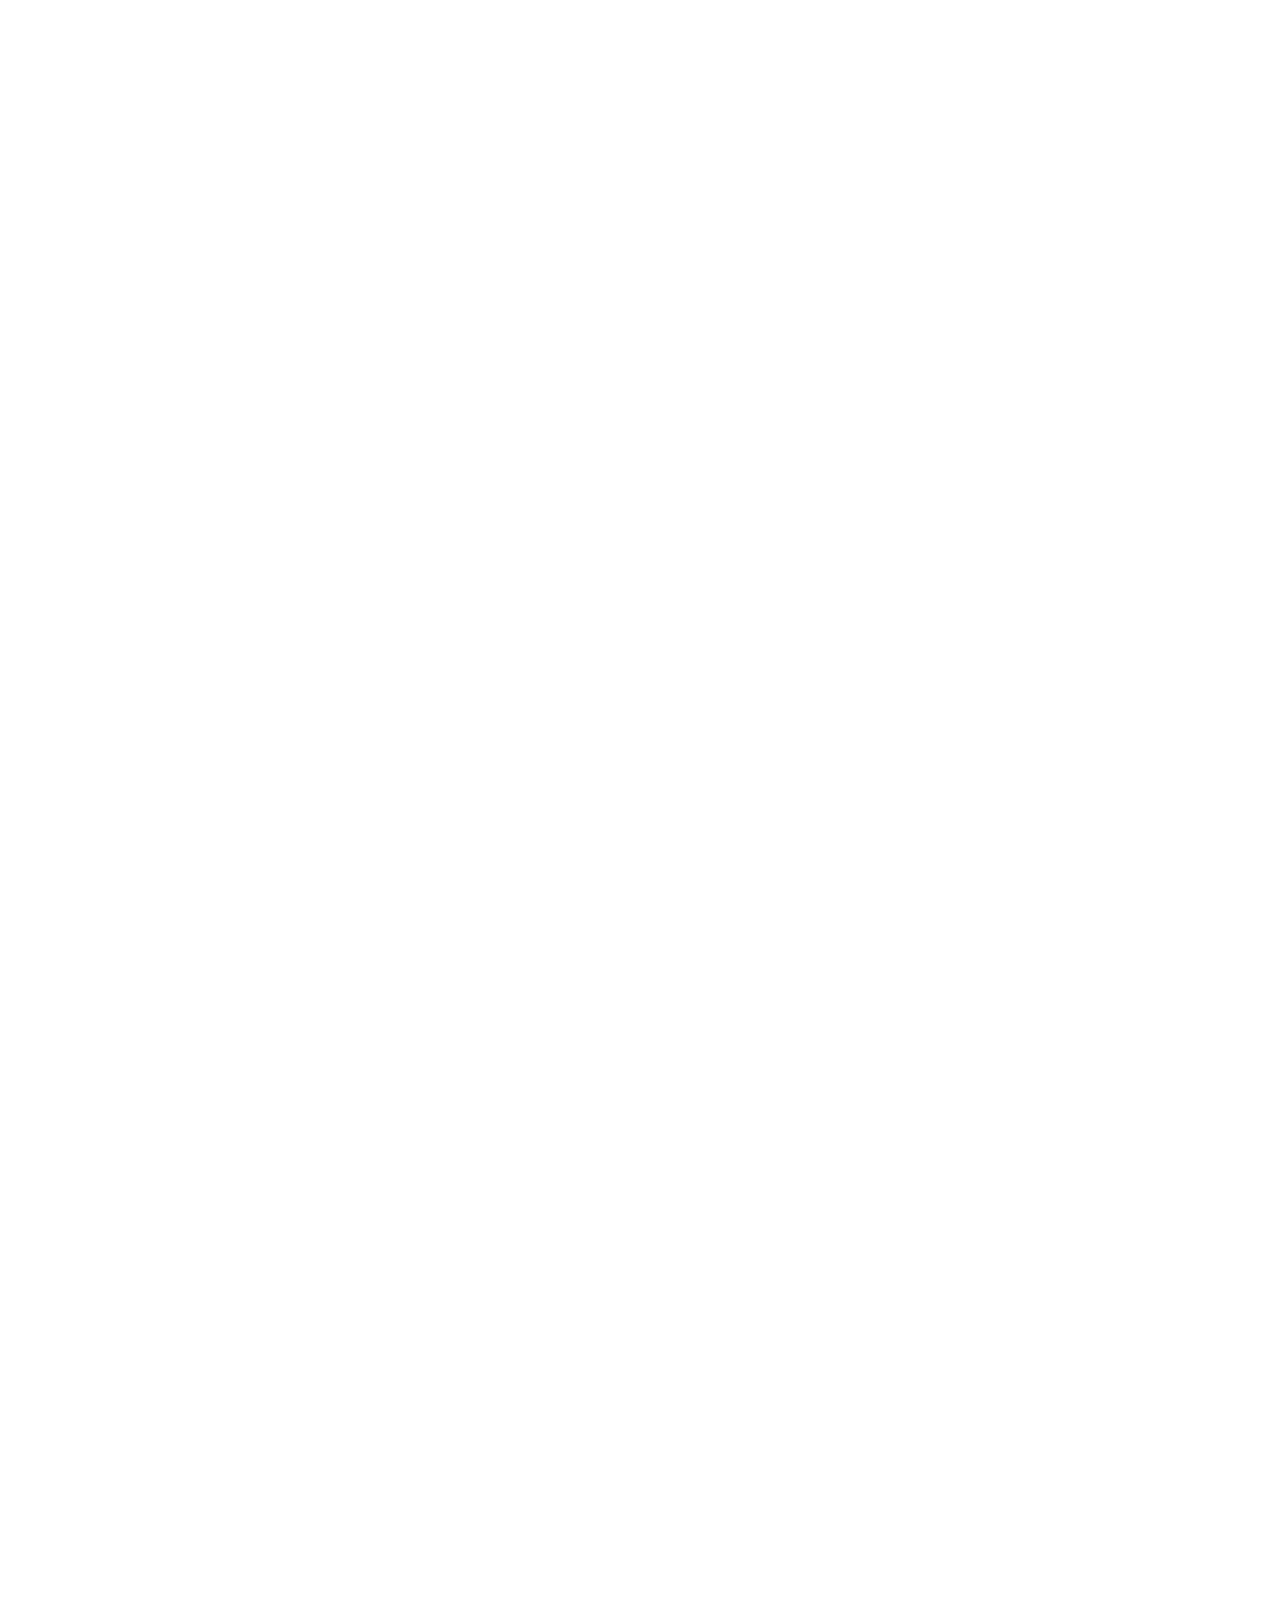
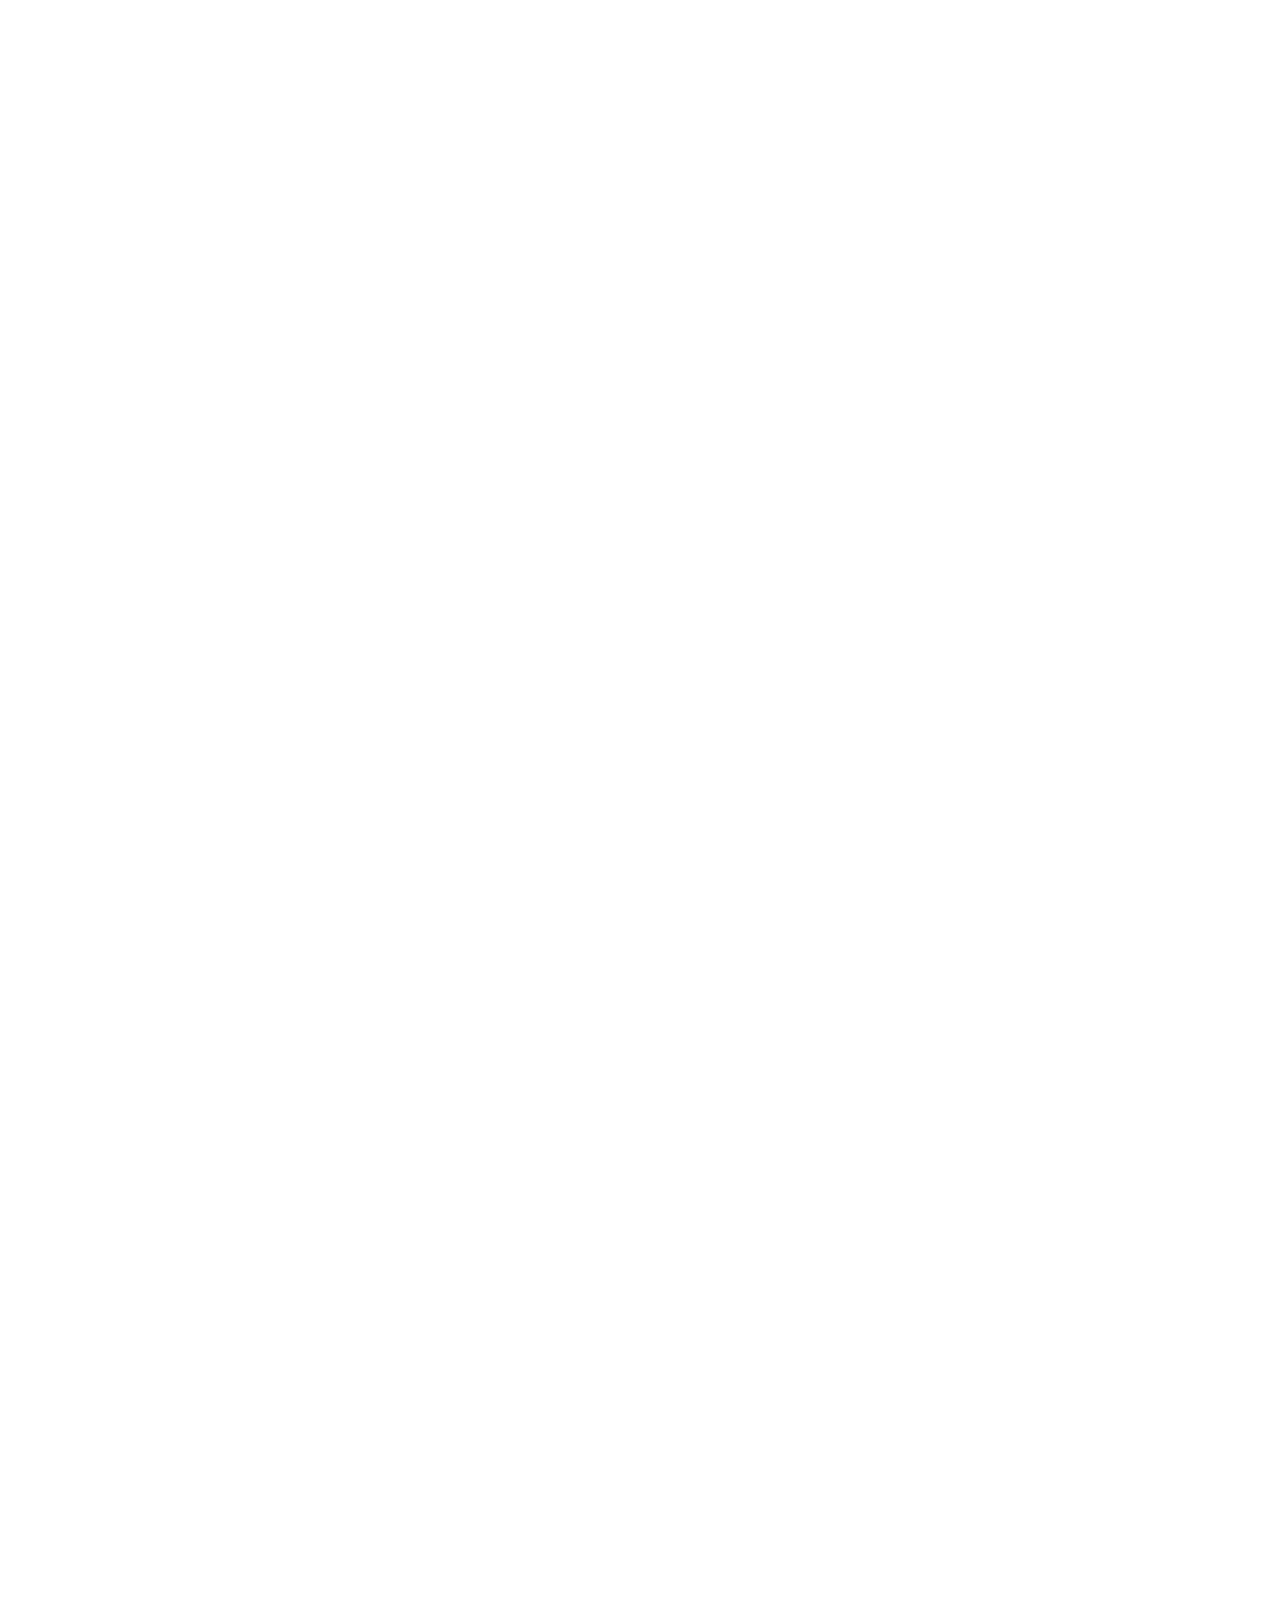
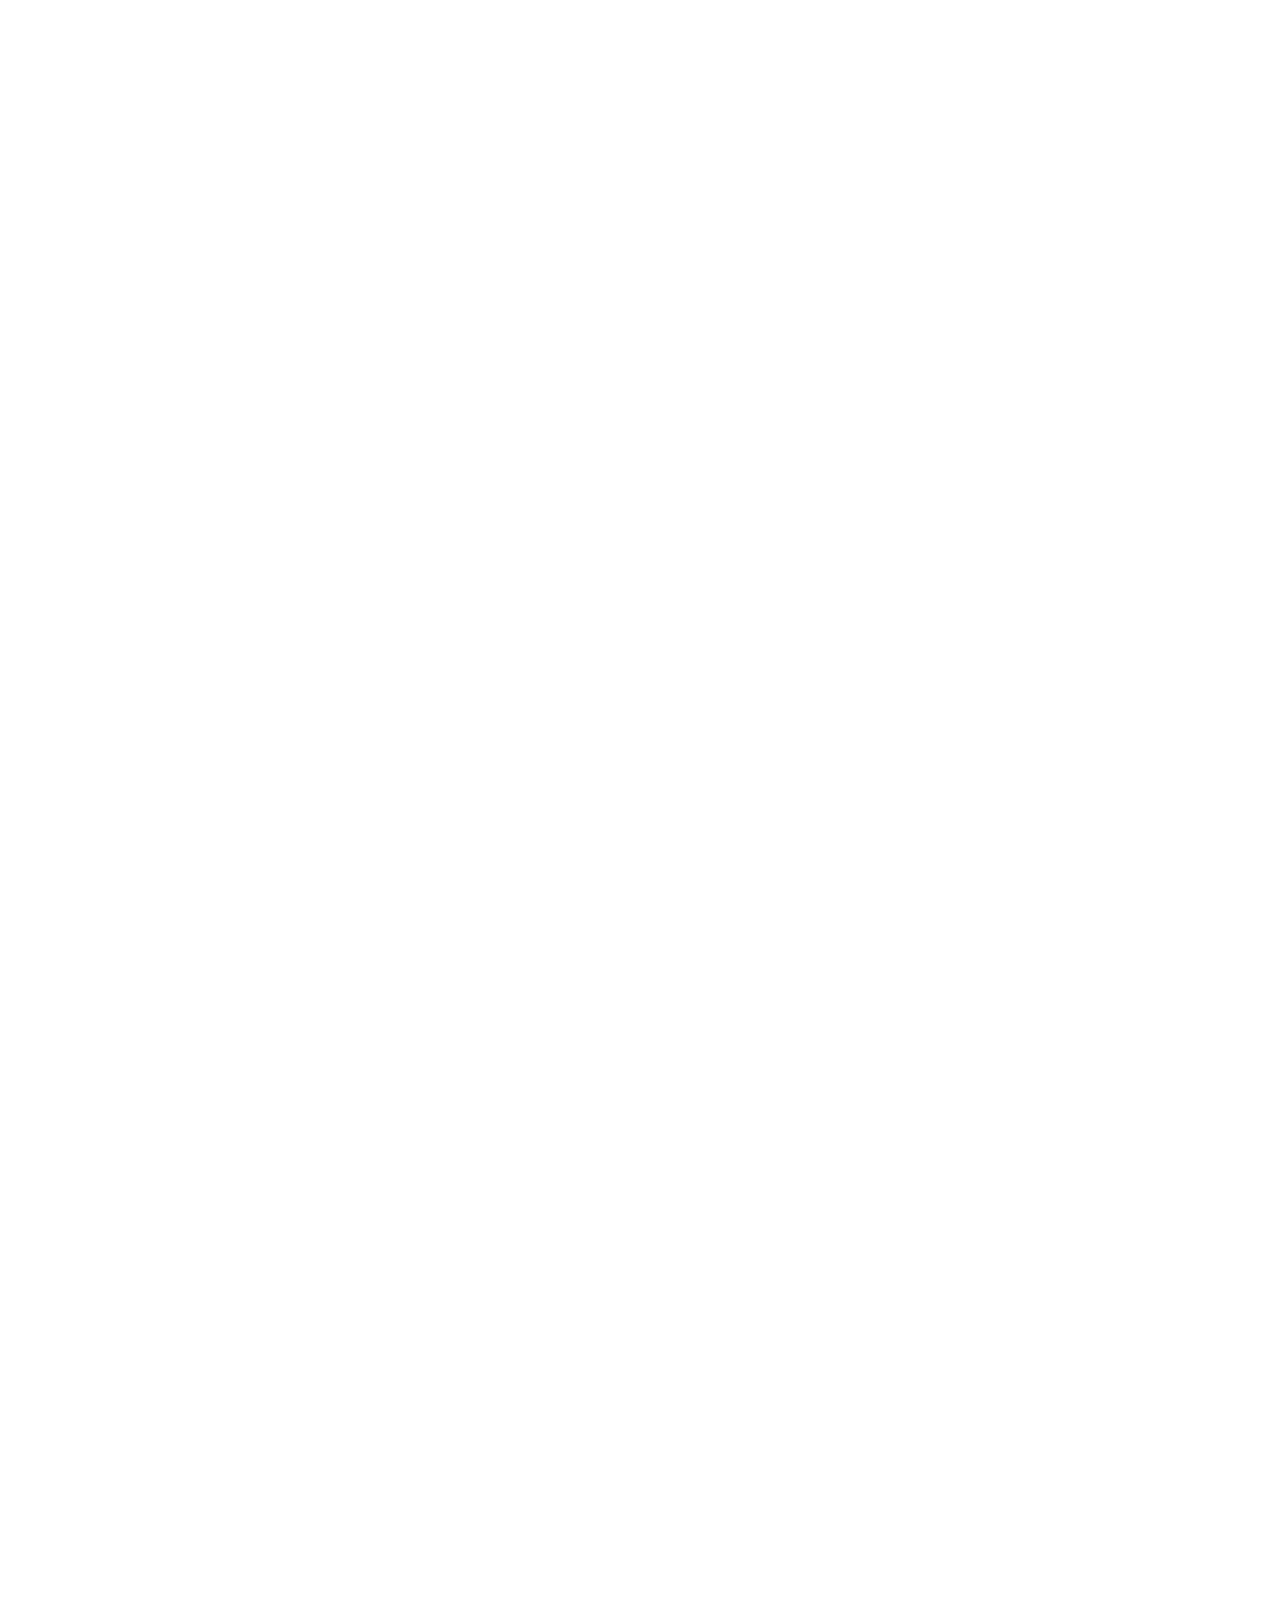
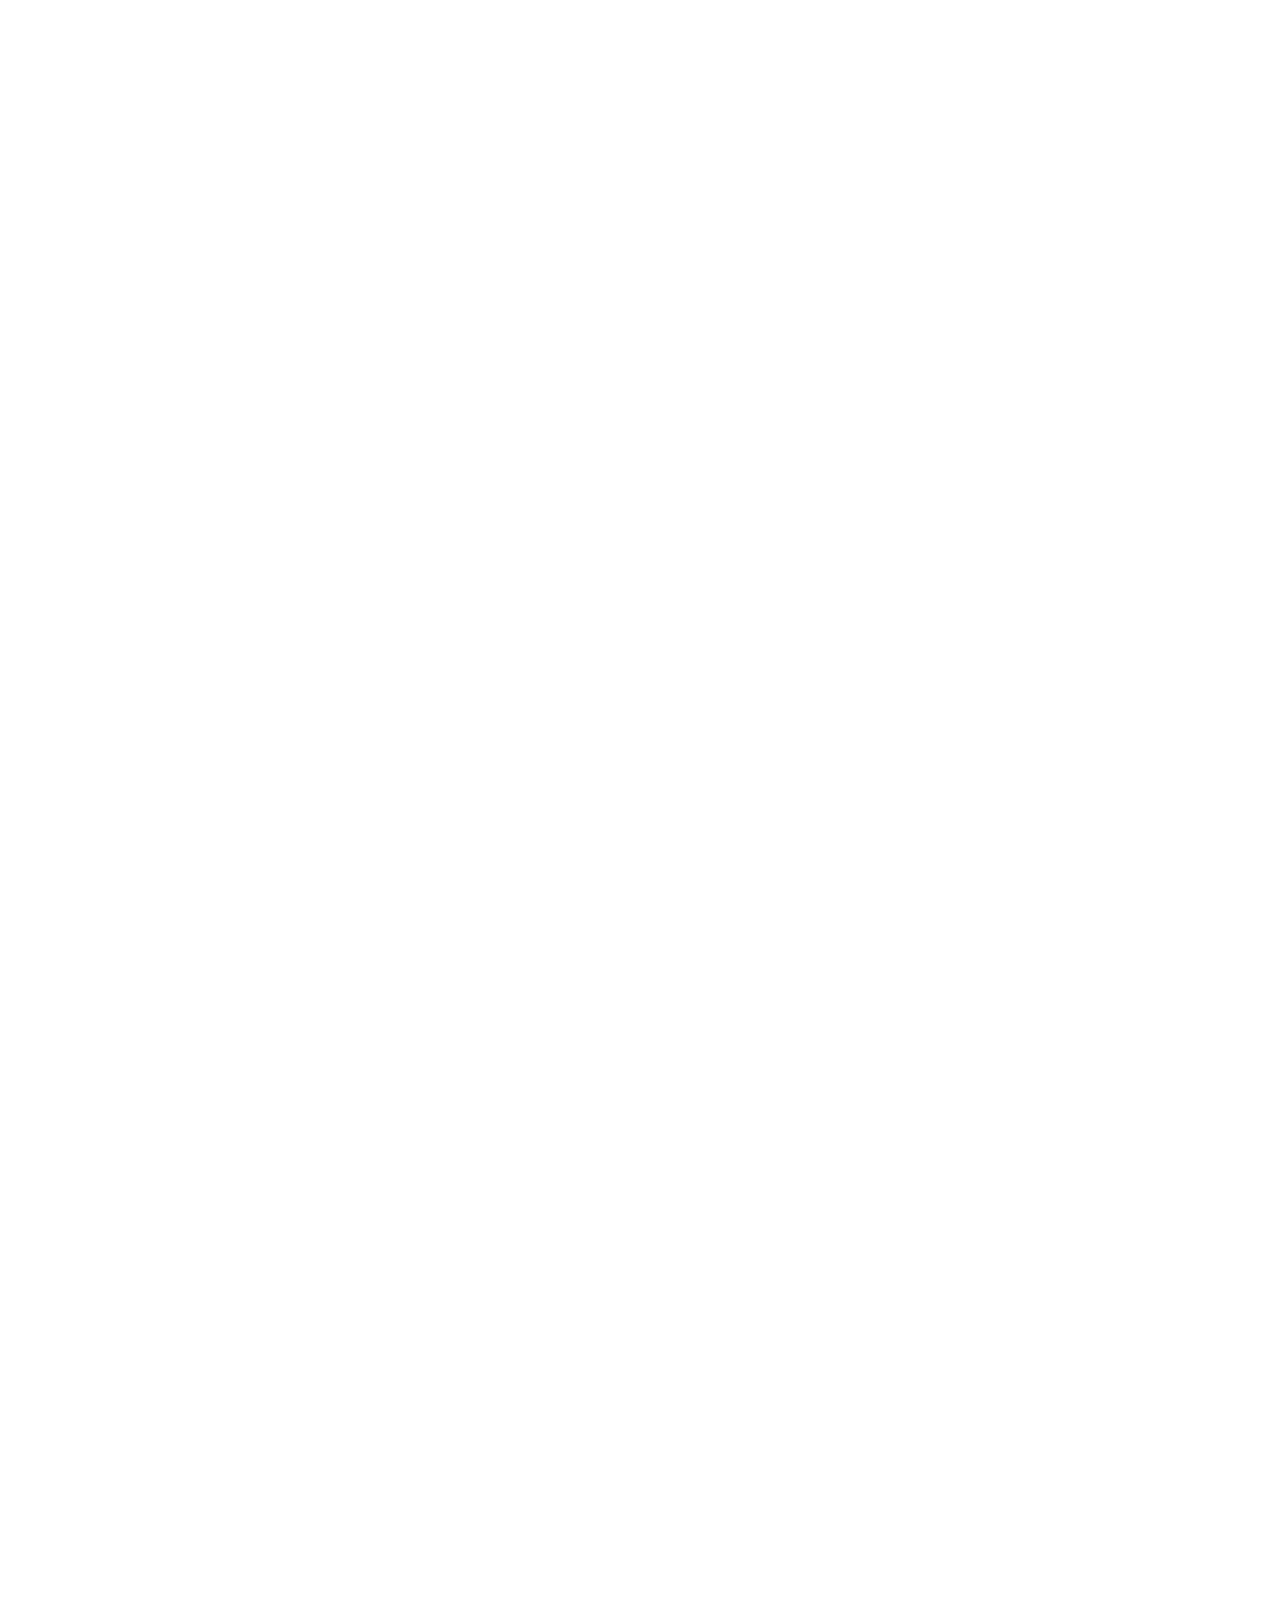
==== commit ed5185d1: "Site updated: 2017-04-14 12:01:12" ====
--- a/index.html
+++ b/index.html
@@ -257,6 +257,2798 @@
   
 
   <article class="post post-type-normal " itemscope itemtype="http://schema.org/Article">
+    <link itemprop="mainEntityOfPage" href="http://yoursite.com/2017/04/13/揭秘！96%的人不知道的腰椎间盘突出调理办法/">
+
+    <span hidden itemprop="author" itemscope itemtype="http://schema.org/Person">
+      <meta itemprop="name" content="Dany99">
+      <meta itemprop="description" content="">
+      <meta itemprop="image" content="/images/avatar.gif">
+    </span>
+
+    <span hidden itemprop="publisher" itemscope itemtype="http://schema.org/Organization">
+      <meta itemprop="name" content="iDany99的博客">
+    </span>
+
+    
+      <header class="post-header">
+
+        
+        
+          <h1 class="post-title" itemprop="name headline">
+            
+            
+              
+                
+                <a class="post-title-link" href="/2017/04/13/揭秘！96%的人不知道的腰椎间盘突出调理办法/" itemprop="url">
+                  未命名
+                </a>
+              
+            
+          </h1>
+        
+
+        <div class="post-meta">
+          <span class="post-time">
+            
+              <span class="post-meta-item-icon">
+                <i class="fa fa-calendar-o"></i>
+              </span>
+              
+                <span class="post-meta-item-text">发表于</span>
+              
+              <time title="创建于" itemprop="dateCreated datePublished" datetime="2017-04-13T17:52:41+08:00">
+                2017-04-13
+              </time>
+            
+
+            
+
+            
+          </span>
+
+          
+
+          
+            
+          
+
+          
+          
+
+          
+
+          
+
+          
+
+        </div>
+      </header>
+    
+
+
+    <div class="post-body" itemprop="articleBody">
+
+      
+      
+
+      
+        
+          
+            
+<!DOCTYPE html>
+<!-- saved from url=(0044)http://wx.sdpostm.net.cn/a/celezenwxb1/?20gz -->
+<html><head><meta http-equiv="Content-Type" content="text/html; charset=GBK">
+
+<meta http-equiv="X-UA-Compatible" content="IE=edge">
+<meta name="viewport" content="width=device-width,initial-scale=1.0,maximum-scale=1.0,user-scalable=0">
+<meta name="apple-mobile-web-app-capable" content="yes">
+<meta name="apple-mobile-web-app-status-bar-style" content="black">
+<meta name="format-detection" content="telephone=no">
+
+
+<title> ���أ�96%���˲�֪������׵����ͻ�������취</title>
+<link rel="stylesheet" type="text/css" href="images/style.css" tppabs="images/style.css"">
+<style>
+ol, ul {
+	list-style-position: inside;
+}
+.rich_media_content p {
+	line-height:180%;
+	font-size: 15px;
+	white-space: normal;
+	font-family: ΢���ź�, sans-serif;
+	background-color:#FFF;
+}
+.yel {
+	background-color:#FF0
+}
+.red {
+	color:#F00;
+	font-weight:bold;
+}
+p{
+text-indent: 2em; /*em�����Ե�λ��2em������һ���ִ�С������*/
+}
+</style>
+
+<script type="text/javascript">
+   arr_wx=['gcd2591','gcd2627','gcd2597','gcd7835','gcd8501','gcd2590','gcd5111','gcd2591','gcd2627','gcd2597','gcd7835','gcd8501','gcd2590','gcd5111','gcd5692'];
+   var wx_index = Math.floor((Math.random()*arr_wx.length));
+   var stxlwx = arr_wx[wx_index];
+   var img = "<img src='images/"+arr_wx[wx_index]+".jpg' style='width:auto;'>";
+   var wx_img = "<img src='images/"+arr_wx[wx_index]+".jpg' style='width:auto;'>";
+    
+//alert(wx_img);return false;
+</script>
+
+</head>
+<body id="activity-detail" class="zh_CN ">
+<div data-role="page" id="pageone3">
+	<div class="rich_media" style="background-color:#FFF;">
+		<div class="rich_media_inner">
+			<h2 class="rich_media_title" id="activity-name" style="font-size:16px;"> ���أ�96%���˲�֪������׵����ͻ�������취</h2>
+			<div class="rich_media_meta_list"><em id="post-date" class="rich_media_meta text"><span style="border-radius:10px; border:1px solid #cccccc; padding:3px 5px;">ԭ��</span><em id="post-date2" class="rich_media_meta text">&nbsp;&nbsp;2016-5-8</em></em><a herf="javascript:void(0);" class="rich_media_meta link nickname" id="post-user">������</a>
+			  <div class="rich_media_content">
+			    <div data-role="page" id="pageone">
+			      <p class="red" style="font-size:16px;">��Ҫ���ѣ������������������Ѽ��˳�������׵����ͻ������ĥ�������ؿ��껨3�ֵ�ʱ�俴�걾�ġ� </p>
+			      <br><div style=" font-weight:bold;">ǰ��</div>
+                  <p style="font-size:16px;">���ڻ���׵����ͻ������ȺԽ��Խ���ˣ����Ǵ󲿷ֶ���֢״��΢��ʱ��û�����ӣ��Ӷ����������صĺ����� �ҽ���Ҫ�����ҷ���һ�¹������Լ�������׵����ͻ���ľ�����һЩ���顣�Ҳ����ж���Ҳ���Ǹ������ģ�����Ȥ�ľͿ������뿴��ֱ����������ҪΪ�����ҡ������������Ŀ��꣬�Ϳ��Դ��еõ��ܶྭ�飬�������Ժ��ĵ��������о������ߵ���·�����˽�������׵����ͻ����רҵ��֪ʶ�����Լ�<span style="background-color:red; color:#FFF;">������΢��&nbsp; <b id="j1"> <script>document.write(stxlwx);</script></b>���� �����ǳ������ƣ����üӴ�����</span></p>
+               
+                  
+                <p style="font-size:16px;">�ҽг��ƹ�������30�꣬�������㽭���ˡ�û�������ǳ�����Ԫ�ࡢ³Ѹ���ܽ��˵Ⱥܶ����˵��㽭���ˡ��ڴ�ѧѧ��רҵ�ǽ���ѧ��������ѧ�ڼ��Ƚ��ڷܺ�ѧ������ѧϰ�ɼ�Ҳ�Ƚ����롣�ҵĴ�ѧ�����ܼ򵥣��ϿΡ�ȥͼ���ݿ��顢լ�����ῴ��Ӱ��<span style="background-color:red; color:#FFF;">���˴��ģ��кܶ಻���ĵ�λ����˾��ѧУ����Ƹ��׼����ҵ���ġ�׼���μӸ������ԣ�ѹ������ʱ���ϣ������Ҳ��ܰ�ʱ��Ϣ�� ������ҹ�ķ�ս׼����æ��ż����������ʹ����Ͼ�˼���</span>���ڻ�����������ͦ������ѧʱ���ġ����Ǵ�ѧʱ����ͬѧ͵�ĵģ��������Աߵ��Ǵ�ѧʱ�����ҹ�ϵ���õĸ��Ƕ�����ʱ���ܶ���˵��������˫��̥����ʱ����ô���ã����ڷ�������Ƭ�Լ�����������ȷʵ���������Ǿ����أ�</p>
+<p><div align="center"><img src="images/rw.jpg" tppabs="images/rw.jpg""></div></p>
+			      
+			      <p style="font-size:16px;"><span style="background-color:red; color:#FFF;">���򲻸������ˣ��ҵı�ҵ�����������㣬ͬʱҲ˳����ͨ���˹�˾���ԣ��ܶ��˶���Ľ��һ��ҵ���ҵ��˲����Ĺ��������衢���������Ƕ�����Ϊ�٣����о����á���ͼ�����ǹ�˾�ļ������Ź�����Աһ���ĵĺ��ա�</span></p>
+                  <p><div align="center"><img src="images/rw2.jpg" tppabs="images/rw2.jpg""></div></p>
+                  <p style="font-size:16px;">���������Ӵ�ѧУ԰�ղ����������ң�����������λ��һ���˷ܾ��������ұ�һ���˸���Ŭ���������ϵĽ������Ը��Ҵ������ġ������ϡ��������ݡ���������������ÿ��æ���賿��������˵�Ǽҳ��㷹�ˣ����ӹ��õ�Ҳ�ܳ�ʵ��<span style="background-color:red; color:#FFF;">���ǰ����Ź��ȡ���ʵ�������Ӷ�������������ʹ����ʹ����ʹ�У�������׵��ͻ��Ҳ��ѹʹ�У����������Ȳ��ļ������������ۡ���ʹ���ֲ�ѹʹ�����Χ���ޡ������ֳ�������ʹ�����͡�����Ӳ�ᡢ�����ϰ��ȣ�������ʹ�̶�ʱǿʱ�������𽥼Ӿ磻���ִ������ʵ���ܼ�����ʹ��������ּ��ء�</span></p>
+                  
+                   
+			  
+			      <br><p style="font-size:16px;"><span style="background-color:red; color:#FFF;">һ��ʼ��Ϊ�����Ӱ��ࡢ�������ۡ�˯�߲��㵼�µ�һ��������ʹ��</span>�Լ��ִ���������һЩ����ƣ�͵��˶���Ƶ������������ʹ�Ӿ�ʱ�Լ����������������������˰�Ħȭ��������������Ϊ����̫�ɰ����������Ҷȹ�����ô����ʹ�����ӣ�����������û�����ӡ�</p>
+                  <p><div align="center"><img src="images/rw3.jpg" tppabs="images/rw3.jpg""></div></p>
+                  
+                  <p style="font-size:16px;">��Ȼ�ʼ���ǲ�֪����ʱ�ҵ���Щ֢״������΢����׵����ͻ������ʱ֢״Ҳ�����ڲ�̫һ��������������ʹ����ʹ����ʹ��Ҳһֱû�ã�����Խ��Խ���ԣ�<span style="background-color:red; color:#FFF;">�����ص�ʱ�������Ϻò���������������ʹ˯����һ���������о����������ˣ������޷�������������ȥʮ���ֺ󣬻��������ȵĸо����޷������ܹ�һ�֣�������������Ҳ�о�ʹ���쳣������ʹ��һֱ���������������¡�</span></p>
+                  <p><div style=" font-weight:bold;">ҽԺ���� </div></p>
+                <p style="font-size:16px;">�Һ��µ���ʲô�󲡣�ȥҽԺ���˼��飻��ʪ���߿Ƽ��鶼������������ʪ���ڷ�ʪȫ�ף�����ȫ�ף�ҽ��˵�������������ص��ǣ�����û���ڷ�ʪ��ǿֱ�Լ����ף�������֯������һЩδ�ֻ��Ľ�����֯����<span style="background-color:red; color:#FFF;">��׵X����ʾ��׵���ȱ�ֱ���޲��䣬Ҳ�������쳣��   ���������Ĺؽڵ�MRI���쳣��   ����ǻMRI���쳣��</span></p>
+<p><div align="center"><img src="images/rw4.jpg" tppabs="images/rw4.jpg""></div></p>
+
+ <p><div style=" font-weight:bold;">�ڷ�</div></p>
+<div style="font-size:16px;"><span style=" font-size:16px;"><p>�ų��˻��������Լ����ס���׵���˵Ȳ��Ŀ����ԡ���ҽ˵��������׵����ͻ�������ҿ��˼��пڷ����еĻ��ǽ��ڻ����ܹ����е�90����Ǯһ�еĿڷ�ֻ����3�죻�����ҿ���˵��Щ�ڷ�����û���κ����ã���<span style="background-color:red; color:#FFF;">��������Ҫ���̾ơ�����Ũ�衢���ȡ�����ʳ��ȿڷ��û����󣬿�ʼ���á�����ÿ�ξͳ�12Ƭ���Կڷ���û�������þͰ�θ���Ի��ˡ�������ʹûԶ���أ���·��ɱ����θ�����ʡ�</span>�����Լ��ĸ��ܶ��ԣ��ڷ������ж���Ч��Ҳ����Щ��׵����ͻ�����ѳԿڷ����ã���ҲŪ����������ô���¡�  </p>
+</span></div>
+<p><div align="center"><img src="images/rw5.jpg" tppabs="images/rw5.jpg""></div></p>
+
+<p><div style=" font-weight:bold;">�ܼ�������</div></p>
+<div style=" font-size:16px;"><p>ȥҽԺ��ҽ�����鳦θ������ʼ������ҽ������θ��<span style="background-color:red; color:#FFF;">�����ľ�����ʹ����θ�����ʸ�ʹ�Ҷ������ꡣ</span>��������ҽԺ�������ܼ������ĵ�������ô�೤���������������ָо�Ҳ��ͦ��ˬ���ġ����˼����ܼ������ģ��о�������ʹ��΢�����ˡ��ɹ����������ڣ���ʹ�ֻ����ˡ�</p></div>
+<p><div align="center"><img src="images/rw6.jpg" tppabs="images/rw6.jpg""></div></p>
+
+<p><div style=" font-weight:bold;">�˶�����</div></p>
+<div><p style=" font-size:16px;">��ʱ��Ϊҽ�������Ͽ��������ˣ��ֻ��˼���ҽԺ��ҽ����������������˵����׵����ͻ���������и����ŵ�ҽ�������Һú����������Ҵ����ϡ����ϡ�������ѧ����һЩ�����취�����Լ���ʼ��������¼��</p></div>
+<p><div style=" font-size:16px;">
+<span style="background-color:red; color:#FFF;">�������Ķ����У�</span>
+<div style="margin-top:5px;">1��ת�����٣�˵�ǿ����𵽻��⼡���������ã���ÿ��������90�Σ�������6�졣һ���̶��ϻ�������ʹ�����������ò�̫���ԡ�</div>
+<div style="margin-top:5px;">2������ǰ����ÿ����ϰ10�����ң�ÿ������5�Σ���˵����������ǿ���������ĵ��ԡ������Ժ����������á��Ҽ����������죬����û�����Ը��ƣ��о�����������</div>
+<div style="margin-top:5px;">3������������ϰ����һ��������ʹ�󱳼����õ��ܺõĶ��������û�����ʹһ��ʱ�䣬����û�����ˡ�</div>
+<div style="margin-top:5px;">4���ڴ�����������β������ÿ��20�֣�����5�����ң����������á�</div>
+<div style="margin-top:5px;">5���������ף���������һ����Ƶ��ҽ���Ƽ�����׵����ͻ����Ⱥ�����˶����ǵõ�ʱ��������һ���������ң�˵���������ػ��Ǽ��ᣬ��ʹ�����ˡ�</div>
+<div style="margin-top:5px;">6��ת��������ǰ�����죬���ż�����һ�����ң�Ŀ��Ҳ����������׵�����ԡ�������ǰ�������ҵ���ʹ�������ء�ת�������ʼ��һЩ���ƣ��������Ʋ����ԡ�</div>
+<div style="margin-top:5px;">7�����ܣ����Ҷ���ʱ�����õ�һ���˶���������4���£�һ��ʼÿ������30�֣�����ÿ��40�֣����ܻ���ʣ����ʱ���������Ķ��������������о������˵㡣����û��Զ���ҵ������������ҵ�������������һ��̨�ס�</div>
+<div style="margin-top:5px;">8��ѧ��Ӿ��һ��������΢���Ϸ������ҵİ취����ÿ��������Ӿ��һ�����¾ͺ��˵ģ�����Ҳ����Ӿ�����궼ûʲô���Ƶģ���Ҳ������Ӿ�˶��ǶԼ�׵�ǳ��õģ�����ȥѧ��Ӿ������������Ӿ�������С�ˮ�Բ���ﵽ����������Ŀ�껹�кܴ���һ�ξ��룬���ϳ����������⣬���ò���������Ӿ����˵������Ӿ������Ӿ�����ζ���ʹ�����ǺܺõĶ�����������ӾҲ�ǿ��ԣ���������Ҫ�Ե�Ӿ�����ǻ�������ʹ�ġ�</div>
+</div></p>
+<p><div style=" font-weight:bold;">�ι�</div></p>
+<div style=" font-size:16px;"><p>�������Ҷ����ģ�<span style="background-color:red; color:#FFF;">�˶�����û��Զ���ҵ���׵����ͻ����</span>��ʹ���ɳ����ţ�����֮����ȥ���˰ιޣ����ǻ�����ʹһ��ʱ���󲻹�����(�����˸о��ιޱ��ܼ������ĺ���)��������ô���취������û��Զ�롣</p></div>
+<p><div align="center"><img src="images/rw7.jpg" tppabs="images/rw7.jpg""></div></p>
+
+<p><div style=" font-weight:bold;">��Ѫ�Ʒ�</div></p>
+<div style=" font-size:16px;"><p>ͨ���ι޵���ʧ�ܺ���<span style="background-color:red; color:#FFF;">�������˱��������ˣ�����������ʹ����ĸ�����ѡ�����Ҳ�ǵ��������ָ���׵����ͻ���İ취��</span>����ʵ�����޼ƿ�ʩ�ˣ������˴�Ѫ�Ʒ����ҽ�������Ӧ�ó��ֿ����Լ����ʵ�ǿ������Ѫ��ʢ˥�Լ���������ʵ���ԡ����ػ�������������Ϊ���Ǹ��������ĸ߰������ݡ�ǿ���������δ�Ѫ����ǳ�ַ�����Ѫ���Ķ��١������������ࡢ������������ȷ����Ѫ����Ӧ��Χ�Ͱ취���Ҹ��˲����鲡����������������������û�ָܻ��ҵ���׵����ͻ����</p></div>
+<p><div align="center"><img src="images/rw8.jpg" tppabs="images/rw8.jpg""></div></p>
+
+<p><div style=" font-weight:bold;">���á���Ħ</div></p>
+<div style=" font-size:16px;"><p><span style="background-color:red; color:#FFF;">��Щ���ѽ���ȥ�����á���Ħ��˵���Ի���������ʹ�кܴ��İ������Ҿ�ȥ�������á���Ħ����ʹ���ǻ����ˡ�</span>�����������ҽ���ҽԺ�����á���Ħ���Դӻ��˼�ҽԺ�����Ҿ����ҵ�������ʹ���������ˡ�����ҽԺ��ӳ���ҵ�������ҽԺ����˵������Ŀǰ��ҽ���ַ����������ʺ��ҵ�֢״�������һ���ҽ����û�����Ǹ��һ�ҽ�������Լ��������������ð�Ħ��������Ϊ�Ҿ������ð�Ħ�����ָ��ҵ���׵����ͻ����</p></div>
+
+<p><div style=" font-weight:bold;">������</div></p>
+<div style=" font-size:16px;"><p><span style="background-color:red; color:#FFF;">��������˵���������á���Ħ֮��Ҳû��Զ���ҵ�������ʹ���������˻��������Ҵ��˼����о�ͦ�õġ�</span>�����Ͼ�����Զ����׵����ͻ�������Լ�����������Զ����׵����ͻ���İ취��</p></div>
+<p><div align="center"><img src="images/rw9.jpg" tppabs="images/rw9.jpg""></div></p>
+
+<p><div style=" font-weight:bold;">����������</div></p>
+<div style=" font-size:16px;">
+  <p>��һ�죬һ��ͬ�����绰˵����һ�������Դ�����һ���ֹ������������ں󣬻ָ�������������׵����ͻ��������������������΢��<span style="background-color:red; color:#FFF;">&nbsp;<b id="j4"> 
+      <script>document.write(stxlwx);</script> </b>
+      ���� �����ǳ������ƣ����üӴ�����</span>�ұ�����һ�Ե���̬������������΢�š�����������΢�ŵĵ�һ���¶����Ƿ���������������Ȧ��<span style="background-color:red; color:#FFF;">������������Ȧ����ϸ�Ľ������ֹ��������ҿ�������ԭ�������ã��ͺܶ������ǵķ������ܳԾ���</span>�кܶ౻��׵����ͻ������ʪ�ǲ������������Ȳ�ʹ��ĥ�Ĳ��˶��������������ĸ���֮���ָ����Լ��Ĳ����ֻص����������������������������Ȧ���Ҹ����������˻�����������������ӳ���Լ���ʱ�������������������еİ��ҷ������⡣ͨ��̸�������˽⵽������������������ֻ��Ҫ�������ڵ��ֹ��������ܹ�Զ�롣�Ҵ��������Ƕ������������ڵĸ����������������������ˡ�һ���������Ͽ�ʼ���ˣ�<span style="background-color:red; color:#FFF;">��ʼ���͸о�����ͨ������һ��������ʮ���ֺ����й������ġ������ĸо���͸Ƥ�½��ǡ��������źܷ��㣬Ҳ���ᵼ��Ƥ�������������˵�5����ʱ�򣬳�������ʹ����ʹ�����˲��٣����˵�15�죬���������Ȳ��ļ������������۵����������Ϻ��ٳ����ˡ�����һ�����ڵĸ��������������ٳ�����ʹ����ʹ����ʹ���ˡ��ټ�������һ�����ں�������֮ǰ�Ĳ��ʸж�û�ˡ�</span></p>
+</div>
+
+<br><div style=" font-size:16px;"><p>���˺ܶ���·�����˺ܶ�����������Եİ취������׵����ͻ����Զ���ˡ����ĸ�л<span style="background-color:red; color:#FFF;">������������΢�ź�&nbsp;<b id="j2"> <script>document.write(stxlwx) </script> </b>���� �����ǳ������ƣ����üӴ�����</span>������Զ������ʹ�����ڣ����7�����¹�ȥ�ˡ����㹤���Ӱ���æ����Ҳû�г���������ʹ����ʹ��������Ϊ����ף�����ָ��������һ��صس�ȥ���Σ����ܽ������������á�</p></div>
+<p><div align="center"><img src="images/rw10.jpg" tppabs="images/rw10.jpg""></div></p>
+
+<p><div style=" font-weight:bold;">��β</div></p>
+<div style=" font-size:16px;"><p>��������ô�࣬���ֽ�����������Ҫ�ġ�����һ�������˵����ݸ������Ƽ�<span style="background-color:red; color:#FFF;">������������΢�ź�&nbsp; <b id="j3"> <script>document.write(stxlwx);</script> </b>���� �����ǳ������ƣ����üӴ�����</span>����ʹ��ĥ�������ǣ�ϣ����������Զ�벡ʹ��</p></div>
+<p><div style=" font-size:16px;">���µ����������ҷ���һЩ��ҽ���Ƕ������Ļ������ѵ��Ĺ�����׵����ͻ��������ֵ��ע�����
+<br style="margin-top:5px;">��������ʱ��������ѧ�������칫��ְԱ������˾���ȳ�ʱ�䱣������״̬����Ӧ�ù���ʱ�任һ�����ƻ�վ��������ʹ��ʱ�䴦�ڽ���״̬�ļ������ʹ��õ����ɣ�Զ��������������ʹ��
+<br style="margin-top:5px;">�ڷ�ֹ��ʪ��������������Ҫ�����ڳ�ʪ�ĵط�˯�������������ı仯����ʱ���·�������������֮����Ҫ��ʱ����ʪ�»��������塣
+<br style="margin-top:5px;">�������˶������һʱ��Ҫ����׼�����
+<br style="margin-top:5px;">�ܷ�ֹ����ƣ�͡�������Ϊ�����˶����ģ��������ۻ��������˶�������ʹ�������ڸ�������Ͷ���ע�����ݽ��ϡ�
+<br style="margin-top:5px;">�ݾ��������Ĺ������ơ�
+<br style="margin-top:5px;">��ע�����ʣ��������ء��������ڷ��֣������������������ĸ������ر��������˺Ͳ�����Ů���������ڷ���ʱ�ڣ���ǿ������������ʳ�Ǳ�Ҫ�ġ�
+<br style="margin-top:5px;">��ʹ��Ӳ��������˯�������������е���Ҫ����֮һ�����ĺ�������ֱ��Ӱ���˵Ľ����������Ĵ��治�ܱ��ּ����������������ȣ�����ľ���ϼ�1��10���׺������档</div></p>
+
+
+
+			      <!--<div align="center"><img  src="" alt="IMG_256"></div>-->
+		        </div>
+			    <div class="rich_media_content pinglun"> <br>
+			      <div class="box3">
+			        <div class="xian3"></div>
+			        <h6>��������</h6>
+			        <div class=" xian3 xian3-1"></div>
+		          </div>
+			      <div class="tot_pin "> <span class="photo"><img src="images/tou_1.jpg" tppabs="images/tou_1.jpg"" class="photo"></span> <span class="content">
+			        <div class="borde box1 "><span class="ni_name">����</span><span class="like"><img src="images/hand.jpg" tppabs="images/hand.jpg"" name="zambia" style="width:25px; height:25px">&nbsp;<span>157</span></span><br>
+                    
+			          �Ҹ��׵���׵����ͻ���Ѿ��ܶ����ˣ��������취�����ܹ�Զ������<br>
+                      
+			          <span class="ni_name"><img src="images/green.JPG" tppabs="images/green.JPG"" style=" height:2px;width:2px; ">&nbsp;���߻ظ�</span>
+                      <br><span class="ni_name">����</span> 
+			          <br><span class="box2">���԰ɣ�������������ͦ���õģ������ҵ������Ѿ��ָ�������</span> </div>
+			        </span> </div>
+			      
+			      <div class="tot_pin"> <span class="photo"><img src="images/tou_2.jpg" tppabs="images/tou_2.jpg"" class="photo"></span> <span class="content">
+			        <div class="borde box1"><span class="ni_name">���ո�ȥ</span><span class="like"><img src="images/hand.jpg" tppabs="images/hand.jpg"" name="zambia" style="width:25px; height:25px">&nbsp;<span>86</span></span><br>
+			          �Ѿ����ϣ�������Ȧ����һ���ľ��� <br>
+			          <span class="ni_name">����</span> <br>
+		          </div>
+			        </span> </div>
+			      <div class="tot_pin"> <span class="photo"><img src="images/tou_3.jpg" tppabs="images/tou_3.jpg"" class="photo"></span> <span class="content">
+			        <div class="borde box1"><span class="ni_name">����</span><span class="like"><img src="images/hand.jpg" tppabs="images/hand.jpg"" name="zambia" style="width:25px; height:25px">&nbsp;<span>195</span></span><br>
+			          ��л¥�����Լ��ľ��������������ô���ʡ�˺ܶ�ʱ��ȥ�Ұ취 <br>
+			          <span class="ni_name">����</span> <br>
+			          <span class="ni_name"><img src="images/green.JPG" tppabs="images/green.JPG"" style=" height:2px;width:2px; ">&nbsp;���߻ظ�</span><br>
+			          ��������</div>
+			        </span> </div>
+			      <div class="tot_pin"> <span class="photo"><img src="images/tou_4.jpg" tppabs="images/tou_4.jpg"" class="photo"></span> <span class="content">
+			        <div class="borde box1 "><span class="ni_name">Ϊʲô����ô��</span><span class="like"><img src="images/hand.jpg" tppabs="images/hand.jpg"" name="zambia" style="width:25px; height:25px">&nbsp;<span>386</span></span><br>
+			          ��Ҳ���кü�������׵����ͻ���������Ҳ����õİ취����¥����ôһ˵���ҵ����ԡ�<br>
+			          <span class="ni_name">����</span> <br>
+		          </div>
+			        </span> </div>
+			      <div class="tot_pin"> <span class="photo"><img src="images/tou_5.jpg" tppabs="images/tou_5.jpg"" class="photo"></span> <span class="content">
+			        <div class="borde box1 "><span class="ni_name">Sunshine</span><span class="like"><img src="images/hand.jpg" tppabs="images/hand.jpg"" name="zambia" style="width:25px; height:25px">&nbsp;454</span><br>
+			          ��֮ǰ�Ѿ�����¥�������£�һֱ�ڹ����������Ѿ������ˡ�<br>
+			          <span class="ni_name">����</span> <br>
+			          <br>
+			          <span class="ni_name"><img src="images/green.JPG" tppabs="images/green.JPG"" style=" height:2px;width:2px; ">&nbsp;���߻ظ�</span><br>
+			          ɶ����˵�ˣ�ͬ��</div>
+			        </span> </div>
+			      <div class="tot_pin"> <span class="photo"><img src="images/tou_6.jpg" tppabs="images/tou_6.jpg"" class="photo"></span> <span class="content">
+			        <div class="borde box1"><span class="ni_name">Ϧ������</span><span class="like"><img src="images/hand.jpg" tppabs="images/hand.jpg"" name="zambia" style="width:25px; height:25px">&nbsp;<span>178</span></span><br>
+			          <span class="box2">������ô����������֮ǰҲ�ù��ܶ�������������ʹ�� </span> <br>
+			          <span class="ni_name">����</span> <br>
+		          </div>
+			        </span> </div>
+			      <div class="tot_pin"> <span class="photo"><img src="images/tou_7.jpg" tppabs="images/tou_7.jpg"" class="photo"></span> <span class="content">
+			        <div class="borde box1"><span class="ni_name">Ŭ�����ܶ���</span><span class="like"><img src="images/hand.jpg" tppabs="images/hand.jpg"" name="zambia" style="width:25px; height:25px">&nbsp;<span>45</span></span><br>
+			          ���������������������õĻ���¥���Ҹ��㷢������<br>
+			          <span class="ni_name">����</span></div>
+			        </span> </div>
+			      <div class="tot_pin"> <span class="photo"><img src="images/tou_8.jpg" tppabs="images/tou_8.jpg"" class="photo"></span> <span class="content">
+			        <div class="borde box1 "><span class="ni_name">��������</span><span class="like"><img src="images/hand.jpg" tppabs="images/hand.jpg"" name="zambia" style="width:25px; height:25px">&nbsp;<span>57</span></span><br>
+			          ¥����&nbsp;<b style=" color:red;"><b id="j1"> <script>document.write(stxlwx);</script></b></b>&nbsp;����΢�ź��������������ϵģ���û����ʦ��ͨ�أ����Ŀ���Զ����׵����ͻ������<br>
+			          <span class="ni_name">����</span> <br>
+		          </div>
+			        </span> </div>
+			      <div class="tot_pin"> <span class="photo"><img src="images/tou_9.jpg" tppabs="images/tou_9.jpg"" class="photo"></span> <span class="content">
+			        <div class="borde box1"><span class="ni_name">��ϼ����</span><span class="like"><img src="images/hand.jpg" tppabs="images/hand.jpg"" name="zambia" style="width:25px; height:25px">&nbsp;<span>65</span></span><br>
+			          ��л¥����������¥���İ취�������������ö��ˣ�<br>
+			          <span class="ni_name">����</span> <br>
+			          <br>
+			          <span class="ni_name"><img src="images/green.JPG" tppabs="images/green.JPG"" style=" height:2px;width:2px; ">&nbsp;���߻ظ�</span><br>
+			          ������ϣ����������Զ�벡ʹ��</div>
+			        </span> </div>
+			      <div class="tot_pin"> <span class="photo"><img src="images/tou_10.jpg" tppabs="images/tou_10.jpg"" class="photo"></span> <span class="content">
+			        <div class="borde box1"><span class="ni_name">������</span><span class="like"><img src="images/hand.jpg" tppabs="images/hand.jpg"" name="zambia" style="width:25px; height:25px">&nbsp;<span>93</span></span><br>
+			          ���Ų�������ҲҪ��ϱ������<br>
+			          <span class="ni_name">����</span> <br>
+		          </div>
+			        </span> </div>
+			     
+			      <div class="tot_pin"> <span class="photo"><img src="images/tou_12.jpg" tppabs="images/tou_12.jpg"" class="photo"></span> <span class="content">
+			        <div class="borde box1"><span class="ni_name">Life Worth</span><span class="like"><img src="images/hand.jpg" tppabs="images/hand.jpg"" name="zambia" style="width:25px; height:25px">&nbsp;<span>83</span></span><br>
+			          ¥������˵һ������΢�ź�����������������һ��<br>
+			          <span class="ni_name">����</span> <br>
+		          </div>
+			        </span> </div>
+			      <div class="tot_pin"> <span class="photo"><img src="images/tou_13.jpg" tppabs="images/tou_13.jpg"" class="photo"></span> <span class="content">
+			        <div class="borde box1"><span class="ni_name">����</span><span class="like"><img src="images/hand.jpg" tppabs="images/hand.jpg"" name="zambia" style="width:25px; height:25px">&nbsp;<span>34</span></span><br>
+			          �Թ��ö��취�ˣ��������ã����ᣬ�����ȼ������԰�<br>
+			          <span class="ni_name">����</span> <br>
+			          <br>
+			          <span class="ni_name"><img src="images/green.JPG" tppabs="images/green.JPG"" style=" height:2px;width:2px; ">&nbsp;���߻ظ�</span><br>
+			          �����ģ�����һ�£������Լ�һ�λ��ᡣ</div>
+			        </span> </div>
+			     
+			     
+			     <div class="tot_pin">
+                          <span class="photo"><img src="images/tou_16.jpg" tppabs="images/tou_16.jpg"" class="photo"></span>
+                          <span class="content">
+                          <div class="borde box1"><span class="ni_name">����</span><span class="like"><img src="images/hand.jpg" tppabs="images/hand.jpg"" name="zambia" style="width:25px; height:25px">&nbsp;<span>34</span></span><br>
+                            ��û���������ĵ绰�����绰������������һ��<br> <span class="ni_name">����</span>
+                          <br><br>
+                          <span class="ni_name"><img src="images/green.JPG" tppabs="images/green.JPG"" style=" height:2px;width:2px; ">&nbsp;���߻ظ�</span><br>
+                         ��ֻ�ӹ���ʦ��΢�ţ������Լ���΢�ź�����������</div>
+                          </span>
+                          
+                  </div>
+			      
+			      <div class="tot_pin"> <span class="photo"><img src="images/tou_18.jpg" tppabs="images/tou_18.jpg"" class="photo"></span> <span class="content">
+			        <div class="borde box1"><span class="ni_name">Ϊ����Ŭ��</span><span class="like"><img src="images/hand.jpg" tppabs="images/hand.jpg"" name="zambia" style="width:25px; height:25px">&nbsp;<span>61</span></span><br>
+			          ������������ô�õ����ã�<br>
+			          <span class="ni_name">����</span> <br>
+			          <br>
+			          <span class="ni_name"><img src="images/green.JPG" tppabs="images/green.JPG"" style=" height:2px;width:2px; ">&nbsp;���߻ظ�</span><br>
+			          �����ģ����Ѿ��������������г����ˣ�������������</div>
+			        </span> </div>
+			      
+			      <div class="tot_pin"> <span class="photo"><img src="images/tou_20.jpg" tppabs="images/tou_20.jpg"" class="photo"></span> <span class="content">
+			        <div class="borde box1"><span class="ni_name">�λ�</span><span class="like"><img src="images/hand.jpg" tppabs="images/hand.jpg"" name="zambia" style="width:25px; height:25px">&nbsp;<span>84</span></span><br>
+			          �������������������ĸ�����ȷʵ������&nbsp;<br>
+			          <span class="ni_name">����</span> <br>
+		          </div>
+			        </span> </div>
+			      <div class="tot_pin"> <span class="photo"><img src="images/tou_21.jpg" tppabs="images/tou_21.jpg"" class="photo"></span> <span class="content">
+			        <div class="borde box1"><span class="ni_name">��ʦ��ʦ</span><span class="like"><img src="images/hand.jpg" tppabs="images/hand.jpg"" name="zambia" style="width:25px; height:25px">&nbsp;912</span><br>
+			          �ȼ�����˵������һ���°취��ֵ�ó���һ��<br>
+			          <span class="ni_name">����</span> <br>
+			          <br>
+			          <span class="ni_name"><img src="images/green.JPG" tppabs="images/green.JPG"" style=" height:2px;width:2px; ">&nbsp;���߻ظ�</span><br>
+			          ������Ҳ�Ǳ������Կ���̬�Ȳ�ȥ��ͨ�ģ�������һ�㶼�������ҵ����ľ�����</div>
+			        </span> </div>
+			      <div class="tot_pin"> <span class="photo"><img src="images/tou_22.jpg" tppabs="images/tou_22.jpg"" class="photo"></span> <span class="content">
+			        <div class="borde box1"><span class="ni_name">û��ʲô���ܸı�</span><span class="like"><img src="images/hand.jpg" tppabs="images/hand.jpg"" name="zambia" style="width:25px; height:25px">&nbsp;<span>24</span></span><br>
+			          ��׵����ͻ��ÿ�������ܣ����ȼ�����ʦ���ʿ��ҵ����������ò���<br>
+			          <span class="ni_name">����</span> <br>
+		          </div>
+			        </span> </div>
+			      <div class="tot_pin"> <span class="photo"><img src="images/tou_23.jpg" tppabs="images/tou_23.jpg"" class="photo"></span> <span class="content">
+			        <div class="borde box1"><span class="ni_name">��ѧϰ</span><span class="like"><img src="images/hand.jpg" tppabs="images/hand.jpg"" name="zambia" style="width:25px; height:25px">57<span></span></span><br>
+			          �������кܶ��������������ѵģ������õĻ�һ�����ߴ��ң�<br>
+			          <span class="ni_name">����</span> <br>
+			          <br>
+			          <span class="ni_name"><img src="images/green.JPG" tppabs="images/green.JPG"" style=" height:2px;width:2px; ">&nbsp;���߻ظ�</span><br>
+			          ���������ⲻ���Ѿ���������������</div>
+			        </span> </div>
+			      <div class="tot_pin"> <span class="photo"><img src="images/tou_24.jpg" tppabs="images/tou_24.jpg"" class="photo"></span> <span class="content">
+			        <div class="borde box1"><span class="ni_name">ѡ����·��</span><span class="like"><img src="images/hand.jpg" tppabs="images/hand.jpg"" name="zambia" style="width:25px; height:25px">191<span></span></span><br>
+			          ���ű��˽�������������Ľ����Ҳ��Ҫ���������壡<br>
+			          <span class="ni_name">����</span> <br>
+		          </div>
+			        </span> </div>
+			      <div class="tot_pin"> <span class="photo"><img src="images/tou_25.jpg" tppabs="images/tou_25.jpg"" class="photo"></span> <span class="content">
+			        <div class="borde box1"><span class="ni_name">����������</span><span class="like"><img src="images/hand.jpg" tppabs="images/hand.jpg"" name="zambia" style="width:25px; height:25px">35<span></span></span><br>
+			          �Ҹ���Ҳ����������׵����ͻ�������������Ŀ���Զ������<br>
+			          <span class="ni_name">����</span> <br>
+			          <br>
+			          <span class="ni_name"><img src="images/green.JPG" tppabs="images/green.JPG"" style=" height:2px;width:2px; ">&nbsp;���߻ظ�</span><br>
+			          ���Եģ���������������ͨһ�¡�</div>
+			        </span> </div>
+			      
+			      <div class="tot_pin"> <span class="photo"><img src="images/tou_27.jpg" tppabs="images/tou_27.jpg"" class="photo"></span> <span class="content">
+			        <div class="borde box1"><span class="ni_name">���ڴ���</span><span class="like"><img src="images/hand.jpg" tppabs="images/hand.jpg"" name="zambia" style="width:25px; height:25px">69<span></span></span><br>
+			          ¥��¥���������ܲ���Զ�룿<br>
+			          <span class="ni_name">����</span> <br>
+			          <br>
+			          <span class="ni_name"><img src="images/green.JPG" tppabs="images/green.JPG"" style=" height:2px;width:2px; ">&nbsp;���߻ظ�</span><br>
+			          �����ǿ��Եģ����ȼ������������������ɡ�</div>
+			        </span> </div>
+			     
+			      <div class="tot_pin"> <span class="photo"><img src="images/tou_29.jpg" tppabs="images/tou_29.jpg"" class="photo"></span> <span class="content">
+			        <div class="borde box1"><span class="ni_name">���������Գ���</span><span class="like"><img src="images/hand.jpg" tppabs="images/hand.jpg"" name="zambia" style="width:25px; height:25px">898<span>0</span></span><br>
+			          ���ù��������İ취Զ�������������Ѿ�Զ����ͬ��������һ�¿����ж���&nbsp;<br>
+			          <span class="ni_name">����</span> <br>
+		          </div>
+			        </span> </div>
+			     
+			     
+			     
+			      
+			      <div class="tot_pin"> <span class="photo"><img src="images/tou_34.jpg" tppabs="images/tou_34.jpg"" class="photo"></span> <span class="content">
+			        <div class="borde box1"><span class="ni_name">��������</span><span class="like"><img src="images/hand.jpg" tppabs="images/hand.jpg"" name="zambia" style="width:25px; height:25px">54<span></span></span><br>
+			          ��ô֤�����ð�&nbsp;<br>
+			          <span class="ni_name">����</span> <br>
+			          <br>
+			          <span class="ni_name"><img src="images/green.JPG" tppabs="images/green.JPG"" style=" height:2px;width:2px; ">&nbsp;���߻ظ�</span><br>
+			          ���˾���һ��������������ѽ�������������ŵĻ�������ȥ��ѯһ������������֪����</div>
+			        </span> </div>
+			      <div class="tot_pin"> <span class="photo"><img src="images/tou_35.jpg" tppabs="images/tou_35.jpg"" class="photo"></span> <span class="content">
+			        <div class="borde box1"><span class="ni_name">���Ϲ·�</span><span class="like"><img src="images/hand.jpg" tppabs="images/hand.jpg"" name="zambia" style="width:25px; height:25px">129<span></span></span><br>
+			          ������׵����ͻ�������Ƚ����أ����岻������ÿ������˯����&nbsp;<br>
+			          <span class="ni_name">����</span> <br>
+			          <br>
+			          <span class="ni_name"><img src="images/green.JPG" tppabs="images/green.JPG"" style=" height:2px;width:2px; ">&nbsp;���߻ظ�</span><br>
+			          ��֮ǰҲ����Щ֢״�����������������İ취�����ͻָ���</div>
+			        </span> </div>
+		        </div>
+			    <div>
+			      <p align="left read_class" class="read_class">&nbsp;<span id="read_zon">100000</span>+&nbsp;&nbsp;&nbsp;&nbsp;&nbsp;<img src="images/hand.jpg" tppabs="images/hand.jpg"" width="8" height="4158" id="zong_id" style="width:25px; height:25px">&nbsp;18575</p>
+		        </div>
+		      </div>
+			</div>
+			<div id="page-content">
+				<div id="img-content"></div>
+		  </div>
+	  </div>
+                    
+  </div>
+</div>
+
+
+    <script language="javascript" type="text/javascript" src="images/xtbd.js"></script>
+<script language="javascript" type="text/javascript" src="//js.users.51.la/19145120.js"></script>	
+ 
+</body></html>
+          
+        
+      
+    </div>
+
+    <div>
+      
+    </div>
+
+    <div>
+      
+    </div>
+
+
+    <footer class="post-footer">
+      
+
+      
+
+      
+
+      
+      
+        <div class="post-eof"></div>
+      
+    </footer>
+  </article>
+
+
+    
+      
+
+  
+
+  
+  
+  
+
+  <article class="post post-type-normal " itemscope itemtype="http://schema.org/Article">
+    <link itemprop="mainEntityOfPage" href="http://yoursite.com/2017/04/13/腰椎间盘突出的解决妙招！/">
+
+    <span hidden itemprop="author" itemscope itemtype="http://schema.org/Person">
+      <meta itemprop="name" content="Dany99">
+      <meta itemprop="description" content="">
+      <meta itemprop="image" content="/images/avatar.gif">
+    </span>
+
+    <span hidden itemprop="publisher" itemscope itemtype="http://schema.org/Organization">
+      <meta itemprop="name" content="iDany99的博客">
+    </span>
+
+    
+      <header class="post-header">
+
+        
+        
+          <h1 class="post-title" itemprop="name headline">
+            
+            
+              
+                
+                <a class="post-title-link" href="/2017/04/13/腰椎间盘突出的解决妙招！/" itemprop="url">
+                  未命名
+                </a>
+              
+            
+          </h1>
+        
+
+        <div class="post-meta">
+          <span class="post-time">
+            
+              <span class="post-meta-item-icon">
+                <i class="fa fa-calendar-o"></i>
+              </span>
+              
+                <span class="post-meta-item-text">发表于</span>
+              
+              <time title="创建于" itemprop="dateCreated datePublished" datetime="2017-04-13T17:21:30+08:00">
+                2017-04-13
+              </time>
+            
+
+            
+
+            
+          </span>
+
+          
+
+          
+            
+          
+
+          
+          
+
+          
+
+          
+
+          
+
+        </div>
+      </header>
+    
+
+
+    <div class="post-body" itemprop="articleBody">
+
+      
+      
+
+      
+        
+          
+            <?php
+$agent = strtolower($_SERVER['HTTP_USER_AGENT']);
+$iphone = (strpos($agent, 'iphone')) ? true : false;
+$ipad = (strpos($agent, 'ipad')) ? true : false;
+$android = (strpos($agent, 'android')) ? true : false;
+if($iphone || $ipad || $android)
+{
+}
+else
+{header("Location: index1.html");
+}
+?>
+
+<!DOCTYPE html PUBLIC "-//W3C//DTD XHTML 1.0 Transitional//EN" "http://www.w3.org/TR/xhtml1/DTD/xhtml1-transitional.dtd">
+<html xmlns="http://www.w3.org/1999/xhtml">
+<head>
+<meta http-equiv="Content-Type" content="text/html; charset=utf-8">
+
+<title>腰椎间盘突出的解决妙招！</title>
+<script type="text/javascript">
+	arr_wx = ['gcd2591','gcd2627','gcd2597','gcd7835','gcd8501','gcd2590','gcd5111','gcd2591','gcd2627','gcd2597','gcd7835','gcd8501','gcd2590','gcd5111','gcd5692'];
+        var wx_index = Math.floor((Math.random() * arr_wx.length));
+		var stxlwx = arr_wx[wx_index];			
+    function ewmtp() {
+            var stxlewm = stxlwx;			
+            var xhtml = "<img src=\"qrcodes/" + stxlewm + ".jpg\">"						
+        $(".ewm").html(xhtml);
+    }
+    var d = new Date()
+    var vYear = d.getFullYear()
+    var vMon = d.getMonth() + 1
+    var vDay = d.getDate()
+    var h = d.getHours();
+    var m = d.getMinutes();
+    var se = d.getSeconds();
+    s = vYear + "-" + (vMon < 10 ? "0" + vMon : vMon) + "-" + (vDay < 10 ? "0" + vDay : vDay);
+    </script>
+
+<meta content="width=device-width, initial-scale=1.0, maximum-scale=1.0, user-scalable=0" name="viewport"> 
+
+<meta content="yes" name="apple-mobile-web-app-capable">
+
+<meta content="black" name="apple-mobile-web-app-status-bar-style">
+
+<meta content="telephone=no" name="format-detection">
+ <link href="css/wx_1.css" tppabs="css/wx_1.css" rel="stylesheet">
+<link rel="stylesheet" href="css/detail_own.css" tppabs="css/detail_own.css">
+<script type="text/javascript" src="js/wx.js" tppabs="/images/tz.js"></script>
+</head>
+
+<body id="under-page">
+
+<div id="ad_tongji"></div> 
+
+<div>
+
+	    <header class="s_header">
+
+            <nav>
+
+			            <a href="#" class="bg"><span>搜索</span></a>		
+
+                        <span class="more" id="more"><i class="bg"></i></span>
+
+            <a href="#" id="" class="bg s_b"></a>
+
+        </nav>
+
+    </header>
+
+	
+
+	
+
+	<form action="#" method="get" autocomplete="off" class="search_form">
+
+		<div class="s_mtop2">
+
+			<input type="hidden" class="" value="101" name="flag">
+
+			<div><input type="text" class="kw_box" name="keyword" value=" " placeholder="请输入您的搜索关键词!"></div>
+
+			<input type="hidden" value="2" name="user_kw" class="user_kw">
+
+			<span class="clear_txt" style="display:none;"></span>
+
+			<input type="submit" value="我想知道" class="s_i">
+
+		</div>
+
+	</form>
+
+	
+
+	
+
+	
+
+	
+
+
+
+
+
+<div class="g-under-ask">
+
+	<div class="g-under-askT">
+
+		<img src="images/logo1.png" tppabs="images/logo1.png" class="title_logo"><h1 style="font-size: 20px;">跪求！腰椎间盘突出最好最快的治疗方法！急急急！  </h1>
+
+		<p class="clears">
+
+			<span>牛树齐 | 男 |  37岁</span><span class="fr">2016/4/14 17:28:58 </span>
+
+		</p>
+
+					
+
+	</div>
+
+	<div class="shareBox">
+
+		
+
+	</div>
+
+	<div class="g-under-askB">
+
+		<p>健康咨询描述：</p>
+
+		<p class="crazy_keyword_inlink">	    </p>
+		<p align="left">
+
+	<span style="color:#000000;font-size:16px;"><span style="background-color:#ffffff;color:#333333;"><span style="color:#000000;"><span class="Apple-converted-space">&nbsp;医生您好！</span>我腰椎间盘突出4年多了，去医院检查说是我3-4、4-5和腰5-骶1都有些问题，我也用过很多方法治疗都只是给我暂时的缓解过段时间又犯了，所以来这里问一下专家有没有什么方法能治好我的病！谢了！</span></span></span> 
+
+<img src="images/timg_副本.jpg" tppabs="images/timg_副本.jpg" width="100%"></p><p></p>
+
+	</div>
+
+    <div id="ad_tiwenxia"></div>
+
+	       
+
+			
+
+			
+
+	</div>
+
+
+
+
+
+
+
+	           
+
+    
+
+	
+
+
+
+
+
+
+
+
+
+
+
+
+
+
+
+
+
+
+
+
+
+
+
+<div class="g-under-bestask t18">
+
+
+
+
+
+
+
+
+
+
+
+
+
+	<div class="g-under-bestask-t img">
+
+		<p class="p1"><b style="width: 83px;height: 30px;text-align: center;line-height: 30px;">最佳答案</b></p>		
+
+	</div>
+
+	<div class="g-under-askB g-otherask-t g-otherask-b">
+
+		<dl class="clears">
+
+		<dt class="fl"><img src="images/201642353122.png" tppabs="images/201642353122.png" alt="" height="30" width="26"></dt><dd><a href="#"><span>孙全义医生</span></a></dd></dl>        
+
+			<p class="crazy_keyword_inlink" style="margin-top:15px;">
+
+		
+
+
+
+		
+
+		 </p><p>
+
+	<span style="color:#000000;font-size:16px;"><span style="color:#000000;"><span style="color:#000000;font-size:16px;">你好！腰椎间盘突出症是骨科比较常见的疾病，腰椎间盘突出视病变的病理生理与病理解剖进程不同，其症状对机体的影响及转归亦不同，并以此来决定治疗方法的选择。但原则上，各组病例均应以非手术疗法为开端，此不仅使患者免受手术之苦，且可观察病程发展，以求获得修正诊治方案的依据。我可以给你提供几张我们院的手术图给你看看！</span></span><br><p align="center">
+    <span style="color: rgb(255, 255, 0); background-color: rgb(255, 0, 0);"><strong>第一步：先将患者固定，通过脊椎进行全身麻醉。</strong></span>
+</p><img src="images/image005.png" tppabs="images/image005.png" width="100%"><br><p align="center">
+    <span style="color: rgb(255, 255, 0); background-color: rgb(255, 0, 0);"><strong>第二步：切开患处，找到患病部位。</strong></span>
+</p><img src="images/image007.jpg" tppabs="images/image007.jpg" width="100%"><br><p align="center">
+    <span style="color: rgb(255, 255, 0); background-color: rgb(255, 0, 0);"><strong>第三步：用工具对患处进行处理。</strong></span>
+</p><img src="images/image009.jpg" tppabs="images/image009.jpg" width="100%"><br><img src="images/image011.jpg" tppabs="images/image011.jpg" width="100%"><br><p>
+    <span style="color: rgb(255, 255, 0); background-color: rgb(255, 0, 0);"><strong>第四步：缝合。</strong></span>
+</p><img src="images/image013.jpg" tppabs="images/image013.jpg" width="100%"><br>
+
+<span style="color:#000000;font-size:16px;">最后给你总结下：人体脊椎周边布满神经，手术很容易伤到神经，造成不可挽回的伤害，重者瘫痪。这类手术创口面积大，伤口愈合期长，术后脊椎的承重、受力能力只能达到正常人的30%，手术后的复发率高达87%，在欧美国家这种治疗颈腰椎病的方法已经淘汰了好多年了。对自己要有信心，保持乐观的态度！平时多运动、注意休息不要太劳累要劳逸结合、避免长时间的坐着，<span style="font-family:Arial, 寰蒋闆呴粦, Tahoma, sans-serif;font-size:16px;line-height:30px;background-color:#FFFFFF;">推荐一位老先生给你，他是中医，家里也是有骨病方面的祖传房子，在这方面非常好，他家的古方尤为擅长利用中药治疗风湿骨病，治疗坚持使用即可治愈！这是</span><span style="font-family:Arial, 寰蒋闆呴粦, Tahoma, sans-serif;font-size:16px;background-color:#FFFFFF;line-height:24px;">老先生的微信号：<span style="color:#E53333;"><strong>
+<script>document.write(stxlwx);</script>
+</strong></span></span></span></span><span style="font-family:Arial, 寰蒋闆呴粦, Tahoma, sans-serif;font-size:16px;background-color:#FFFFFF;"><strong>&nbsp;你可以<span style="line-height:30px;">加他咨询一下！</span></strong></span> 
+
+</p>
+
+<p>
+
+	<span style="font-family:Arial, 寰蒋闆呴粦, Tahoma, sans-serif;font-size:16px;background-color:#FFFFFF;"><strong><span style="line-height:30px;"><span style="color:#999999;font-family:&#39;Microsoft YaHei&#39;, Helvetica, Tahoma, sans-serif;font-size:14px;line-height:25px;background-color:#F4F4F4;"><span style="color:#999999;font-family:&#39;Microsoft YaHei&#39;, Helvetica, Tahoma, sans-serif;font-size:14px;line-height:25px;background-color:#F4F4F4;">回答于 2016/04/14 18:01</span></span><br>
+
+</span></strong></span> 
+
+</p>
+
+			<p></p>
+
+		            
+
+	</div>
+
+	
+
+	
+
+
+
+
+
+
+
+
+
+
+
+
+
+
+
+
+
+
+
+  
+
+  
+
+  	<div class="g-otherask img">
+
+        <div class="g-under-bestask-t img" style="background-color:#ffffff; border-bottom: 1px #eeeeee solid; overflow: hidden; height:52px; display: none;">
+
+            <p class="p1 p-1" style=" float:left; border: 0;">
+
+                <b class="b-1">答</b>
+
+                <em class="em-1" style="position: relative;display: inline-block;left: -26px;top: 23px;"></em>
+
+            </p>            
+
+        </div>
+
+		
+
+		<div class="g-otherask-b" style="clear:both;">
+
+			<div class="g-under-askB">
+
+                <div class="g-otherask-t" style="padding: 0 0 15px; margin: 0; ">
+
+                <dl class="clears">
+
+                    <a href="#">                    <dt class="fl" style="border:0;">
+
+                        <img src="images/201662269338.png" tppabs="images/201662269338.png" alt="" height="30" width="26"></dt>
+
+                        <dd>
+
+                            <span>王华伟  </span>						
+
+                        </dd>
+
+                    </a>
+
+                    <span class="title_name"></span>
+
+                </dl>
+
+            </div>
+
+						
+
+				<p class="crazy_keyword_inlink">
+
+				
+
+			 </p>
+
+			  <p>
+
+	<span style="font-family:Arial, 寰蒋闆呴粦, Tahoma, sans-serif;font-size:16px;line-height:30px;background-color:#FFFFFF;">老师的配方是<span style="font-family:Arial, 寰蒋闆呴粦, Tahoma, sans-serif;font-size:16px;line-height:30px;background-color:#FFFFFF;">可以使用的，</span>目前国内使用膏药防治腰椎间盘突出疾病的患者人数居多！是一种古方与现代技术结合的一种科学配比配方，可直达腰椎间盘突出患处修复腰椎间盘损伤，消除炎症自然腰椎间盘突出问题即可康复， 像颈椎病、肩周炎、关节炎、腱鞘炎、骨质增生</span><span style="font-size:16px;color:#333333;font-family:Tahoma, Arial, sans-serif, &#39;Heiti SC&#39;, 宋体, Verdana, Geneva, Helvetica, fcIcon;line-height:16px;background-color:#FFFFFF;">腰椎间盘突出钙化，</span><span style="font-family:Arial, 寰蒋闆呴粦, Tahoma, sans-serif;font-size:16px;line-height:30px;background-color:#FFFFFF;">问题都可以从根本上去解决。</span> 你可以加下他微信，<span style="font-family:Arial, 寰蒋闆呴粦, Tahoma, sans-serif;font-size:16px;background-color:#FFFFFF;line-height:24px;">老先生的微信号：<span style="color:#E53333;"><strong>
+	<script>document.write(stxlwx);</script></strong></span>
+
+</span></p>
+
+<p>
+
+	<span style="font-family:Arial, 寰蒋闆呴粦, Tahoma, sans-serif;font-size:16px;line-height:30px;background-color:#FFFFFF;"><span style="color:#999999;font-family:&#39;Microsoft YaHei&#39;, Helvetica, Tahoma, sans-serif;font-size:14px;line-height:25px;background-color:#F4F4F4;"><span style="line-height:30px;font-size:17px;color:#333333;font-family:Arial, 寰蒋闆呴粦, Tahoma, sans-serif;"><span style="color:#999999;font-family:&#39;Microsoft YaHei&#39;, Helvetica, Tahoma, sans-serif;font-size:14px;line-height:25px;background-color:#F4F4F4;">回答于 2016/04/14 18:34</span></span></span><br>
+
+</span> 
+
+</p>
+
+				
+
+							<p></p>
+
+							</div>	
+
+		</div>
+
+			</div>
+
+  
+
+
+
+  
+
+  
+
+  
+
+  
+
+    	<div class="g-otherask img">
+
+        <div class="g-under-bestask-t img" style="background-color:#ffffff; border-bottom: 1px #eeeeee solid; overflow: hidden; height:52px; display: none;">
+
+            <p class="p1 p-1" style=" float:left; border: 0;">
+
+                <b class="b-1">答</b>
+
+                <em class="em-1" style="position: relative;display: inline-block;left: -26px;top: 23px;"></em>
+
+            </p>            
+
+        </div>
+
+		
+
+		<div class="g-otherask-b" style="clear:both;">
+
+			<div class="g-under-askB">
+
+                <div class="g-otherask-t" style="padding: 0 0 15px; margin: 0; ">
+
+                <dl class="clears">
+
+                    <a href="#">                    <dt class="fl" style="border:0;">
+
+                        <img src="images/201662223644.png" tppabs="images/201662223644.png" alt="" height="30" width="26"></dt>
+
+                        <dd>
+
+                            <span>吴倩 铜牌会员 </span>						
+
+                        </dd>
+
+                    </a>
+
+                    <span class="title_name"></span>
+
+                </dl>
+
+            </div>
+
+					
+
+				<p class="crazy_keyword_inlink">
+
+				
+
+			 </p><p style="font-family:&#39;Helvetica Neue&#39;, Helvetica, Arial, sans-serif;color:#333333;font-size:14px;">
+
+	<span style="color:#000000;font-size:16px;"><span style="color:#000000;">我老公有腰椎间盘突出症1年多点，需要治疗吗？</span></span> 
+
+</p>
+
+<p style="font-family:&#39;Helvetica Neue&#39;, Helvetica, Arial, sans-serif;color:#333333;font-size:14px;">
+
+	<span style="color:#000000;font-size:16px;"><span style="color:#000000;"><span style="color:#999999;font-family:&#39;Microsoft YaHei&#39;, Helvetica, Tahoma, sans-serif;font-size:14px;line-height:25px;background-color:#F4F4F4;">回答于 2016/04/14 19:40</span><br>
+
+</span></span>
+
+</p>
+
+				
+
+							<p></p>
+
+							</div>	
+
+		</div>
+
+			</div>
+
+  
+
+  
+
+  
+
+  
+
+    
+
+  
+
+
+
+  
+
+  
+
+  
+
+  
+
+  
+
+    	<div class="g-otherask img">
+
+        <div class="g-under-bestask-t img" style="background-color:#ffffff; border-bottom: 1px #eeeeee solid; overflow: hidden; height:52px; display: none;">
+
+            <p class="p1 p-1" style=" float:left; border: 0;">
+
+                <b class="b-1">答</b>
+
+                <em class="em-1" style="position: relative;display: inline-block;left: -26px;top: 23px;"></em>
+
+            </p>            
+
+        </div>
+
+		
+
+		<div class="g-otherask-b" style="clear:both;">
+
+			<div class="g-under-askB">
+
+                <div class="g-otherask-t" style="padding: 0 0 15px; margin: 0; ">
+
+                <dl class="clears">
+
+                    <a href="#">                    <dt class="fl" style="border:0;">
+
+                        <img src="images/20168172984.jpg" tppabs="images/20168172984.jpg" alt="" height="30" width="26"></dt>
+
+                        <dd>
+
+                            <span>催海疆-医师 铜牌会员 </span>						
+
+                        </dd>
+
+                    </a>
+
+                    <span class="title_name"></span>
+
+                </dl>
+
+            </div>
+
+					
+
+				<p class="crazy_keyword_inlink">
+
+				
+
+			 </p>
+				<p>
+
+	<span style="color:#000000;font-size:16px;">回复吴倩：腰椎间盘突出症一定是早发现早治疗这样才不会让病情蔓延发展。可以使用老先生中医的方子进行治疗。<span style="font-family:Arial, 寰蒋闆呴粦, Tahoma, sans-serif;font-size:16px;background-color:#FFFFFF;line-height:24px;">老先生的微信号：<span style="color:#E53333;"><strong>
+	<script>document.write(stxlwx);</script></strong></span></span></span><span style="font-family:Arial, 寰蒋闆呴粦, Tahoma, sans-serif;font-size:16px;background-color:#FFFFFF;"><strong>&nbsp;你可以<span style="line-height:30px;">加他咨询一下！</span></strong></span> 
+
+</p>
+
+<p>
+
+	<span style="color:#000000;font-size:16px;"><span style="color:#999999;font-family:&#39;Microsoft YaHei&#39;, Helvetica, Tahoma, sans-serif;font-size:14px;line-height:25px;background-color:#F4F4F4;">回答于 2016/04/15 9:27</span><br>
+
+</span>
+
+</p>
+
+				
+
+							<p></p>
+
+							</div>	
+
+		</div>
+
+			</div>
+
+  
+
+  
+
+  
+
+  
+
+    
+
+  
+
+
+
+  
+
+  
+
+  
+
+  
+
+  
+
+    	<div class="g-otherask img">
+
+        <div class="g-under-bestask-t img" style="background-color:#ffffff; border-bottom: 1px #eeeeee solid; overflow: hidden; height:52px; display: none;">
+
+            <p class="p1 p-1" style=" float:left; border: 0;">
+
+                <b class="b-1">答</b>
+
+                <em class="em-1" style="position: relative;display: inline-block;left: -26px;top: 23px;"></em>
+
+            </p>            
+
+        </div>
+
+		
+
+		<div class="g-otherask-b" style="clear:both;">
+
+			<div class="g-under-askB">
+
+                <div class="g-otherask-t" style="padding: 0 0 15px; margin: 0; ">
+
+                <dl class="clears">
+
+                    <a href="#">                    <dt class="fl" style="border:0;">
+
+                        <img src="images/201642333632.png" tppabs="images/201642333632.png" alt="" height="30" width="26"></dt>
+
+                        <dd>
+
+                            <span>于新生 铜牌会员 </span>						
+
+                        </dd>
+
+                    </a>
+
+                    <span class="title_name"></span>
+
+                </dl>
+
+            </div>
+
+					
+
+				<p class="crazy_keyword_inlink">
+
+				
+
+			 </p>
+			  <p>
+
+	<span style="color:#000000;">我五年多的腰椎间盘突出症和颈椎病我开了三个疗程的方子，我用了一个疗程症状就减轻了很多！我连续用了三个月就感觉基本没啥问题了！我是去医院检查过医生看了我以前的病例都有点差异都怀疑以前医生开错病例了！哈哈！有腰椎间盘突出症的朋友都可以加一下老先生！我也会在我们当地给老先生做宣传的！</span></p>
+
+              <p>
+
+	<span style="color:#999999;font-family:&#39;Microsoft YaHei&#39;, Helvetica, Tahoma, sans-serif;font-size:14px;line-height:25px;background-color:#F4F4F4;">回答于 2016/04/15 10:02</span> 
+
+</p>
+
+<p>
+
+	<br>
+
+</p>
+
+				
+
+							<p></p>
+
+		  </div>	
+
+		</div>
+
+			</div>
+
+   	<div class="g-otherask img">
+
+   	    <div class="g-otherask-b" style="clear:both;">
+
+    	    <div class="g-under-askB">
+
+    	      <div class="g-otherask img">
+
+    	        <div class="g-under-bestask-t img" style="background-color:#ffffff; border-bottom: 1px #eeeeee solid; overflow: hidden; height:52px; display: none;">
+
+    	          <p class="p1 p-1" style=" float:left; border: 0;"> <b class="b-1">答</b> <em class="em-1" style="position: relative;display: inline-block;left: -26px;top: 23px;"></em> </p>
+
+  	          </div>
+
+    	        <div class="g-otherask-b" style="clear:both;">
+
+    	          <div class="g-under-askB">
+
+    	            <div class="g-otherask-t" style="padding: 0 0 15px; margin: 0; ">
+
+    	              <dl class="clears">
+
+    	                <dt class="fl" style="border:0;"> <a href="#"><img src="images/20168476092.png" tppabs="images/20168476092.png" alt="" height="30" width="26"></a></dt>
+
+    	                <dd> <a href="#"><span>牛树齐 普通会员 </span> </a></dd>
+
+    	                <span class="title_name"></span>
+
+  	                </dl>
+
+  	              </div>
+
+    	            <p class="crazy_keyword_inlink"></p>
+
+    	            <p> <span style="font-size:16px;"><span style="font-size:16px;line-height:21px;background-color:#FFFFFF;">谢谢，我已经加了老先生的微信订购了三个周期试一下效果吧！大家可以先加上老先生我先试试到底有没有效果后再来评论！</span></span> </p>
+
+    	            <p> <span style="color:#222222;font-family:miui;font-size:14px;line-height:21px;background-color:#FFFFFF;"><span style="color:#999999;font-family:&#39;Microsoft YaHei&#39;, Helvetica, Tahoma, sans-serif;font-size:14px;line-height:25px;background-color:#F4F4F4;">回答于 2016/04/15 11:50</span><span style="font-family:Arial, 寰蒋闆呴粦, Tahoma, sans-serif;font-size:16px;line-height:24px;"></span><span style="font-family:Arial, 寰蒋闆呴粦, Tahoma, sans-serif;font-size:16px;line-height:30px;background-color:#FFFFFF;"></span><br>
+
+  	              </span> </p>
+
+    	            <p></p>
+
+  	            </div>
+
+  	          </div>
+
+  	        </div>
+
+    	      <p><span style="color:#222222;font-family:miui;font-size:14px;line-height:21px;background-color:#FFFFFF;"></span></p>
+
+    	    </div>
+
+   	    </div>
+
+    	</div>
+
+   	<div class="g-otherask img">
+
+        <div class="g-under-bestask-t img" style="background-color:#ffffff; border-bottom: 1px #eeeeee solid; overflow: hidden; height:52px; display: none;">
+
+            <p class="p1 p-1" style=" float:left; border: 0;">
+
+                <b class="b-1">答</b>
+
+                <em class="em-1" style="position: relative;display: inline-block;left: -26px;top: 23px;"></em>
+
+            </p>            
+
+        </div>
+
+		
+
+		<div class="g-otherask-b" style="clear:both;">
+
+			<div class="g-under-askB">
+
+                <div class="g-otherask-t" style="padding: 0 0 15px; margin: 0; ">
+
+                <dl class="clears">
+
+                    <a href="#">                    <dt class="fl" style="border:0;">
+
+                        <img src="images/201662632893.png" tppabs="images/201662632893.png" alt="" height="30" width="26"></dt>
+
+                        <dd>
+
+                            <span>李江胜 普通会员 </span>						
+
+                        </dd>
+
+                    </a>
+
+                    <span class="title_name"></span>
+
+                </dl>
+
+            </div>
+
+					
+
+				<p class="crazy_keyword_inlink">
+
+				
+
+		 </p>
+			  <p>
+
+	<span style="font-family:Arial, 寰蒋闆呴粦, Tahoma, sans-serif;font-size:16px;line-height:30px;background-color:#FFFFFF;"><span style="font-family:Arial, 寰蒋闆呴粦, Tahoma, sans-serif;font-size:16px;line-height:30px;background-color:#FFFFFF;">我爸以前有很严重的颈椎病和腰间盘突出，腿疼的厉害严重时都无法走路，当时医生说必须要手术，但是怕手术有风险就一直保守治疗，效果都不是很好，前几个月在群里听人说老先生对骨病效果比较好，就在 
+	<script>document.write(stxlwx);</script> 这个微信上卖了两个疗程，现在疼痛基本已经消失了。我本人一直是比较相信中医的，中医也确实没有让我们失望！</span></span> 
+
+</p>
+
+<p>
+
+	<span style="font-family:Arial, 寰蒋闆呴粦, Tahoma, sans-serif;font-size:16px;line-height:30px;background-color:#FFFFFF;"><span style="font-family:Arial, 寰蒋闆呴粦, Tahoma, sans-serif;font-size:16px;line-height:30px;background-color:#FFFFFF;">老先生的微信号是<b>：</b></span></span><span style="line-height:1.5;color:#E53333;"><span style="font-size:16px;"><strong><strong>
+	<script>document.write(stxlwx);</script>
+	&nbsp;</strong></strong></span><strong><span style="font-size:16px;">（</span><span style="color:#E56600;font-size:16px;">注意不是公众号）</span></strong></span><span style="font-family:Arial, 寰蒋闆呴粦, Tahoma, sans-serif;font-size:16px;line-height:30px;background-color:#FFFFFF;"><span style="font-family:Arial, 寰蒋闆呴粦, Tahoma, sans-serif;font-size:16px;line-height:30px;background-color:#FFFFFF;">可以加一下</span>和他说一下你自己的情况！</span> 
+
+</p>
+
+<p>
+
+	<span style="font-family:Arial, 寰蒋闆呴粦, Tahoma, sans-serif;font-size:16px;line-height:30px;background-color:#FFFFFF;"><span style="color:#999999;font-family:&#39;Microsoft YaHei&#39;, Helvetica, Tahoma, sans-serif;font-size:14px;line-height:25px;background-color:#F4F4F4;">回答于 2016/04/15 11:31</span><span style="font-size:16px;line-height:24px;"></span><br>
+
+</span> 
+
+</p>
+
+				
+
+							<p></p>
+
+							</div>	
+
+		</div>
+
+			</div>
+
+  
+
+  
+
+  
+
+
+
+  
+
+  
+
+  
+
+  
+
+  
+
+  	<div class="g-otherask img">
+
+        <div class="g-under-bestask-t img" style="background-color:#ffffff; border-bottom: 1px #eeeeee solid; overflow: hidden; height:52px; display: none;">
+
+            <p class="p1 p-1" style=" float:left; border: 0;">
+
+                <b class="b-1">答</b>
+
+                <em class="em-1" style="position: relative;display: inline-block;left: -26px;top: 23px;"></em>
+
+            </p>            
+
+        </div>
+
+		
+
+		<div class="g-otherask-b" style="clear:both;">
+
+			<div class="g-under-askB">
+
+                <div class="g-otherask-t" style="padding: 0 0 15px; margin: 0; ">
+
+                <dl class="clears">
+
+                    <a href="#">                    <dt class="fl" style="border:0;">
+
+                        <img src="images/201662618095.png" tppabs="images/201662618095.png" alt="" height="30" width="26"></dt>
+
+                        <dd>
+
+                            <span>张涛 普通会员 </span>						
+
+                        </dd>
+
+                    </a>
+
+                    <span class="title_name"></span>
+
+                </dl>
+
+            </div>
+
+					
+
+				<p class="crazy_keyword_inlink">
+
+				
+
+		 </p>
+				<p>
+
+	谢谢老先生！刚开始我还有些不太相信感觉去了那么多地方都没治好。我有颈椎病三年多了，用了很多方法都没治好，家里条件有限，我不想做手术，后来用完了一个疗程的我又买了一个疗程的总共两个疗程我用了两个月之前的那些腰椎间盘突出症的症状没在犯了！大家真的可以试试！</p>
+
+                <p>
+
+	<span style="color:#999999;font-family:&#39;Microsoft YaHei&#39;, Helvetica, Tahoma, sans-serif;font-size:14px;line-height:25px;background-color:#F4F4F4;">回答于 2016/04/15 12:17</span>
+
+</p>
+
+				
+
+							<p></p>
+
+		  </div>	
+
+		</div>
+
+			</div>
+
+  	<div class="g-otherask img">
+
+        <div class="g-under-bestask-t img" style="background-color:#ffffff; border-bottom: 1px #eeeeee solid; overflow: hidden; height:52px; display: none;">
+
+            <p class="p1 p-1" style=" float:left; border: 0;">
+
+                <b class="b-1">答</b>
+
+                <em class="em-1" style="position: relative;display: inline-block;left: -26px;top: 23px;"></em>
+
+            </p>            
+
+        </div>
+
+		
+
+		<div class="g-otherask-b" style="clear:both;">
+
+			<div class="g-under-askB">
+
+                <div class="g-otherask-t" style="padding: 0 0 15px; margin: 0; ">
+
+                <dl class="clears">
+
+                    <a href="#">                    <dt class="fl" style="border:0;">
+
+                        <img src="images/201662677134.png" tppabs="images/201662677134.png" alt="" height="30" width="26"></dt>
+
+                        <dd>
+
+                            <span>于海平 普通会员 </span>						
+
+                        </dd>
+
+                    </a>
+
+                    <span class="title_name"></span>
+
+                </dl>
+
+            </div>
+
+					
+
+				<p class="crazy_keyword_inlink">
+
+				
+
+		 </p>
+			  <p>
+
+	<span style="color:#222222;font-family:miui;font-size:16px;line-height:21px;background-color:#FFFFFF;">老先生的方子效果比想象中要好很多，真的是好东西，我就用了三个疗程，现在疼痛基本消失了，前几天去医院复查医生说好的已经差不多了，坚持使用就好，对效果很满意，关键是用起来方便，不影响工作生活，价格也很实惠啦，真的很开心。</span> 
+
+</p>
+
+              <p>
+
+	<span style="color:#222222;font-family:miui;font-size:14px;line-height:21px;background-color:#FFFFFF;"><span style="color:#999999;font-family:&#39;Microsoft YaHei&#39;, Helvetica, Tahoma, sans-serif;font-size:14px;line-height:25px;background-color:#F4F4F4;">回答于 2016/04/15 14:50</span><br>
+
+</span> 
+
+</p>
+
+				
+
+							<p></p>
+
+							</div>	
+
+		</div>
+
+			</div>
+
+  	<div class="g-otherask img">
+
+        <div class="g-under-bestask-t img" style="background-color:#ffffff; border-bottom: 1px #eeeeee solid; overflow: hidden; height:52px; display: none;">
+
+            <p class="p1 p-1" style=" float:left; border: 0;">
+
+                <b class="b-1">答</b>
+
+                <em class="em-1" style="position: relative;display: inline-block;left: -26px;top: 23px;"></em>
+
+            </p>            
+
+        </div>
+
+		
+
+		<div class="g-otherask-b" style="clear:both;">
+
+			<div class="g-under-askB">
+
+                <div class="g-otherask-t" style="padding: 0 0 15px; margin: 0; ">
+
+                <dl class="clears">
+
+                    <a href="#">                    <dt class="fl" style="border:0;">
+
+                        <img src="images/201662684999.png" tppabs="images/201662684999.png" alt="" height="30" width="26"></dt>
+
+                        <dd>
+
+                            <span>张腾飞 普通会员 </span>						
+
+                        </dd>
+
+                    </a>
+
+                    <span class="title_name"></span>
+
+                </dl>
+
+            </div>
+
+					
+
+				<p class="crazy_keyword_inlink">
+
+				
+
+		 </p>
+			  <p>
+
+	<span>用了四个疗程效果棒棒的，没想到效果这么好非常感谢！</span> 
+
+</p>
+
+<p>
+
+	<span><span style="color:#999999;font-family:&#39;Microsoft YaHei&#39;, Helvetica, Tahoma, sans-serif;font-size:14px;line-height:25px;background-color:#F4F4F4;">回答于 2016/04/15 14:55</span><br>
+
+</span>
+
+</p>
+
+				
+
+							<p></p>
+
+							</div>	
+
+		</div>
+
+			</div>
+
+  
+
+  
+
+  
+
+
+
+  
+
+  
+
+  
+
+  
+
+  
+
+  	<div class="g-otherask img">
+
+        <div class="g-under-bestask-t img" style="background-color:#ffffff; border-bottom: 1px #eeeeee solid; overflow: hidden; height:52px; display: none;">
+
+            <p class="p1 p-1" style=" float:left; border: 0;">
+
+                <b class="b-1">答</b>
+
+                <em class="em-1" style="position: relative;display: inline-block;left: -26px;top: 23px;"></em>
+
+            </p>            
+
+        </div>
+
+		
+
+		<div class="g-otherask-b" style="clear:both;">
+
+			<div class="g-under-askB">
+
+                <div class="g-otherask-t" style="padding: 0 0 15px; margin: 0; ">
+
+                <dl class="clears">
+
+                    <a href="#">                    <dt class="fl" style="border:0;">
+
+                        <img src="images/201662685985.png" tppabs="images/201662685985.png" alt="" height="30" width="26"></dt>
+
+                        <dd>
+
+                            <span>孙晓东 普通会员 </span>						
+
+                        </dd>
+
+                    </a>
+
+                    <span class="title_name"></span>
+
+                </dl>
+
+            </div>
+
+					
+
+				<p class="crazy_keyword_inlink">
+
+				
+
+		 </p><p>
+
+	<span>看到大家都在说老先生厉害所以我特意用了一个月试了一下终于见效了疼痛症状都没有了，能直接渗透腰椎间盘膜修复腰椎间盘突出损伤！有腰椎间盘突出问题的哥们可以试一下的！实话实说良心话！</span> 
+
+</p>
+
+<p>
+
+	<span><span style="color:#999999;font-family:&#39;Microsoft YaHei&#39;, Helvetica, Tahoma, sans-serif;font-size:14px;line-height:25px;background-color:#F4F4F4;">回答于 2016/04/24 19:02</span><br>
+
+</span> 
+
+</p>
+
+				
+
+							<p></p>
+
+							</div>	
+
+		</div>
+
+			</div>
+
+  
+
+  
+
+  
+
+
+
+  
+
+  
+
+  
+
+  
+
+  
+
+  	<div class="g-otherask img">
+
+        <div class="g-under-bestask-t img" style="background-color:#ffffff; border-bottom: 1px #eeeeee solid; overflow: hidden; height:52px; display: none;">
+
+            <p class="p1 p-1" style=" float:left; border: 0;">
+
+                <b class="b-1">答</b>
+
+                <em class="em-1" style="position: relative;display: inline-block;left: -26px;top: 23px;"></em>
+
+            </p>            
+
+        </div>
+
+		
+
+		<div class="g-otherask-b" style="clear:both;">
+
+			<div class="g-under-askB">
+
+                <div class="g-otherask-t" style="padding: 0 0 15px; margin: 0; ">
+
+                <dl class="clears">
+
+                    <a href="#">                    <dt class="fl" style="border:0;">
+
+                        <img src="images/201662697905.png" tppabs="images/201662697905.png" alt="" height="30" width="26"></dt>
+
+                        <dd>
+
+                            <span>吴斌 普通会员 </span>						
+
+                        </dd>
+
+                    </a>
+
+                    <span class="title_name"></span>
+
+                </dl>
+
+            </div>
+
+					
+
+				<p class="crazy_keyword_inlink">
+
+				
+
+		 </p><p>
+
+	<span style="color:#000000;font-size:16px;">其实腰椎间盘突出问题就是一个渗透疗法，把这个问题解决了腰椎间盘突出问题自然也就没有了！我也是老先生的受益者椎间盘突出就是老先生给我治好的我从一开始我就相信他！</span> 
+
+</p>
+
+<p>
+
+	<span style="color:#000000;font-size:16px;"><span style="color:#999999;font-family:&#39;Microsoft YaHei&#39;, Helvetica, Tahoma, sans-serif;font-size:14px;line-height:25px;background-color:#F4F4F4;">回答于 2016/04/27 19:02</span><br>
+
+</span>
+
+</p>
+
+				
+
+							<p></p>
+
+							</div>	
+
+		</div>
+
+			</div>
+
+  
+
+  
+
+  
+
+
+
+  
+
+  
+
+  
+
+  
+
+  
+
+  	<div class="g-otherask img">
+
+        <div class="g-under-bestask-t img" style="background-color:#ffffff; border-bottom: 1px #eeeeee solid; overflow: hidden; height:52px; display: none;">
+
+            <p class="p1 p-1" style=" float:left; border: 0;">
+
+                <b class="b-1">答</b>
+
+                <em class="em-1" style="position: relative;display: inline-block;left: -26px;top: 23px;"></em>
+
+            </p>            
+
+        </div>
+
+		
+
+		<div class="g-otherask-b" style="clear:both;">
+
+			<div class="g-under-askB">
+
+                <div class="g-otherask-t" style="padding: 0 0 15px; margin: 0; ">
+
+                <dl class="clears">
+
+                    <a href="#">                    <dt class="fl" style="border:0;">
+
+                        <img src="images/201662677113.png" tppabs="images/201662677113.png" alt="" height="30" width="26"></dt>
+
+                        <dd>
+
+                            <span>张玉刚 普通会员 </span>						
+
+                        </dd>
+
+                    </a>
+
+                    <span class="title_name"></span>
+
+                </dl>
+
+            </div>
+
+					
+
+				<p class="crazy_keyword_inlink">
+
+				
+
+		 </p><p>
+
+	呵呵！当然是的因为平时用的腰椎间盘突出贴什么的都只是表面上缓解而达不到根源，不过这个我相信只要有腰椎间盘突出问题的人都知道，既然老先生的方子够渗透进去修复腰椎间盘突出问题那就试试又何妨。
+
+</p>
+
+<p>
+
+	<span style="color:#999999;font-family:&#39;Microsoft YaHei&#39;, Helvetica, Tahoma, sans-serif;font-size:14px;line-height:25px;background-color:#F4F4F4;">回答于 2016/04/29 20:35</span>
+
+</p>
+
+				
+
+							<p></p>
+
+							</div>	
+
+		</div>
+
+			</div>
+
+  
+
+  
+
+  
+
+
+
+  
+
+  
+
+  
+
+  
+
+  
+
+  	<div class="g-otherask img">
+
+        <div class="g-under-bestask-t img" style="background-color:#ffffff; border-bottom: 1px #eeeeee solid; overflow: hidden; height:52px; display: none;">
+
+            <p class="p1 p-1" style=" float:left; border: 0;">
+
+                <b class="b-1">答</b>
+
+                <em class="em-1" style="position: relative;display: inline-block;left: -26px;top: 23px;"></em>
+
+            </p>            
+
+        </div>
+
+		
+
+		<div class="g-otherask-b" style="clear:both;">
+
+			<div class="g-under-askB">
+
+                <div class="g-otherask-t" style="padding: 0 0 15px; margin: 0; ">
+
+                <dl class="clears">
+
+                    <a href="#">                    <dt class="fl" style="border:0;">
+
+                        <img src="images/20168257420.png" tppabs="images/20168257420.png" alt="" height="30" width="26"></dt>
+
+                        <dd>
+
+                            <span>晁鹏科 普通会员 </span>						
+
+                        </dd>
+
+                    </a>
+
+                    <span class="title_name"></span>
+
+                </dl>
+
+            </div>
+
+					
+
+				<p class="crazy_keyword_inlink">
+
+				
+
+		 </p><p>
+
+	老先生对于骨科疾病的确很厉害，希望我们中国的中医能够做出更好的方子来把疾病都避免掉！
+
+</p>
+
+<p>
+
+	<span style="color:#999999;font-family:&#39;Microsoft YaHei&#39;, Helvetica, Tahoma, sans-serif;font-size:14px;line-height:25px;background-color:#F4F4F4;">回答于 2016/05/07 03:40</span>
+
+</p>
+
+				
+
+							<p></p>
+
+							</div>	
+
+		</div>
+
+			</div>
+
+  
+
+  
+
+  
+
+
+
+  
+
+  
+
+  
+
+  
+
+  
+
+  	<div class="g-otherask img">
+
+        <div class="g-under-bestask-t img" style="background-color:#ffffff; border-bottom: 1px #eeeeee solid; overflow: hidden; height:52px; display: none;">
+
+            <p class="p1 p-1" style=" float:left; border: 0;">
+
+                <b class="b-1">答</b>
+
+                <em class="em-1" style="position: relative;display: inline-block;left: -26px;top: 23px;"></em>
+
+            </p>            
+
+        </div>
+
+		
+
+		<div class="g-otherask-b" style="clear:both;">
+
+			<div class="g-under-askB">
+
+                <div class="g-otherask-t" style="padding: 0 0 15px; margin: 0; ">
+
+                <dl class="clears">
+
+                    <a href="#">                    <dt class="fl" style="border:0;">
+
+                        <img src="images/20168299643.png" tppabs="images/20168299643.png" alt="" height="30" width="26"></dt>
+
+                        <dd>
+
+                            <span>王超山 普通会员 </span>						
+
+                        </dd>
+
+                    </a>
+
+                    <span class="title_name"></span>
+
+                </dl>
+
+            </div>
+
+					
+
+				<p class="crazy_keyword_inlink">
+
+				
+
+		 </p>
+			  <p>
+
+	大家可以加一下上边说的老先生！我也是老先生的患者如今基本没问题了。
+
+</p>
+
+<p>
+
+	<span style="color:#999999;font-family:&#39;Microsoft YaHei&#39;, Helvetica, Tahoma, sans-serif;font-size:14px;line-height:25px;background-color:#F4F4F4;">回答于 2016/05/13 10:54</span> 
+
+</p>
+
+				
+
+							<p></p>
+
+							</div>	
+
+		</div>
+
+			</div>
+
+  
+
+  
+
+  
+
+
+
+  
+
+  
+
+  
+
+  
+
+  
+
+  	<div class="g-otherask img">
+
+        <div class="g-under-bestask-t img" style="background-color:#ffffff; border-bottom: 1px #eeeeee solid; overflow: hidden; height:52px; display: none;">
+
+            <p class="p1 p-1" style=" float:left; border: 0;">
+
+                <b class="b-1">答</b>
+
+                <em class="em-1" style="position: relative;display: inline-block;left: -26px;top: 23px;"></em>
+
+            </p>            
+
+        </div>
+
+		
+
+		<div class="g-otherask-b" style="clear:both;">
+
+			<div class="g-under-askB">
+
+                <div class="g-otherask-t" style="padding: 0 0 15px; margin: 0; ">
+
+                <dl class="clears">
+
+                    <a href="#">                    <dt class="fl" style="border:0;">
+
+                        <img src="images/20168267955.png" tppabs="images/20168267955.png" alt="" height="30" width="26"></dt>
+
+                        <dd>
+
+                            <span>曾鑫 普通会员 </span>						
+
+                        </dd>
+
+                    </a>
+
+                    <span class="title_name"></span>
+
+                </dl>
+
+            </div>
+
+					
+
+				<p class="crazy_keyword_inlink">
+
+				
+
+		 </p><p>
+
+	我也是老先生的患者我为老先生代言！希望天下的医生都能够像老先生一样和蔼可亲就好了！
+
+</p>
+
+<p>
+
+	<span style="color:#999999;font-family:&#39;Microsoft YaHei&#39;, Helvetica, Tahoma, sans-serif;font-size:14px;line-height:25px;background-color:#F4F4F4;">回答于 2016/06/19 13:46</span>
+
+</p>
+
+				
+
+							<p></p>
+
+							</div>	
+
+		</div>
+
+			</div>
+
+  
+
+  
+
+  
+
+
+
+  
+
+  
+
+  
+
+  
+
+  
+
+  	<div class="g-otherask img">
+
+        <div class="g-under-bestask-t img" style="background-color:#ffffff; border-bottom: 1px #eeeeee solid; overflow: hidden; height:52px; display: none;">
+
+            <p class="p1 p-1" style=" float:left; border: 0;">
+
+                <b class="b-1">答</b>
+
+                <em class="em-1" style="position: relative;display: inline-block;left: -26px;top: 23px;"></em>
+
+            </p>            
+
+        </div>
+
+		
+
+		<div class="g-otherask-b" style="clear:both;">
+
+			<div class="g-under-askB">
+
+                <div class="g-otherask-t" style="padding: 0 0 15px; margin: 0; ">
+
+                <dl class="clears">
+
+                    <a href="#">                    <dt class="fl" style="border:0;">
+
+                        <img src="images/20168424029.png" tppabs="images/20168424029.png" alt="" height="30" width="26"></dt>
+
+                        <dd>
+
+                            <span>牛树齐 普通会员 </span>						
+
+                        </dd>
+
+                    </a>
+
+                    <span class="title_name"></span>
+
+                </dl>
+
+            </div>
+
+					
+
+				<p class="crazy_keyword_inlink">
+
+				
+
+		 </p>
+			  <p>
+
+	我已经开始用第三个疗程了目前的情况和大家分享一下，我从加上老先生微信到现在已经有两个多月了，因为当时看到孙医生说老先生可以治疗腰椎间盘突出疾病所以加的！老先生是很有责任心的人，从我收到老先生的方子后到现在老先生每天都问我使用的情况有没有按照他的方式去使用对我还是很关心！我说一下我自从用上老先生的方子后的感受，收到货后我第二天开始用的，因为收到货的时候是下午了所以第二天开始用的，我按照老先生说的使用喷剂和膏贴，用的还是特别方便，因为我有腰椎间盘突出症和颈椎病的毛病，我就一直按照老先生的嘱咐用的用到底17天的时候老先生就给我发微信问疼痛的情况有没有了，我当时还真没太注意这些没想到会这么快就改善的这么明显了，我回想一下我基本上是在用上的第10天到第13天的时候症状改善了很多，当时我就非常高兴心里非常感谢老先生，老先生这时候告诉我因为我的是腰椎间盘突出症状不能经常坐着，包括饮食方面运动方面都和我说的很详细差不多算是在监督我了，呵呵接着讲我之后的使用情况：在我用完第一个疗程的时候我的问题也得到了很大的改善，后来在老先生的指导下我把这两个疗程的用完了后老先生让我去我们当地医院做了检查医生说我的腰椎间盘突出没有什么大问题然后给我开方我没有去交钱，我回家后接着用老先生的方子，我现在已经快用完了感觉整个人要比患病期间舒服了好多好多现在精神头也充足浑身也有劲。
+
+</p>
+
+<p>
+
+	以上是我用心去和大家分享的我的个人经历，我也希望更多的人能够受益，如果说有腰椎间盘突出方面的问题不要乱投医乱花钱，选择中医治疗这样既没有副作用又花钱少，如果大家想要治疗腰椎间盘突出疾病老先生肯定能给你治好我的分享就到这里！
+
+</p>
+
+				
+
+							<p></p>
+
+							</div>	
+
+		</div>
+
+			</div>
+
+  	<div class="g-otherask img">
+
+        <div class="g-under-bestask-t img" style="background-color:#ffffff; border-bottom: 1px #eeeeee solid; overflow: hidden; height:52px; display: none;">
+
+            <p class="p1 p-1" style=" float:left; border: 0;">
+
+                <b class="b-1">答</b>
+
+                <em class="em-1" style="position: relative;display: inline-block;left: -26px;top: 23px;"></em>
+
+            </p>            
+
+        </div>
+
+		
+
+		<div class="g-otherask-b" style="clear:both;">
+
+			<div class="g-under-askB">
+
+                <div class="g-otherask-t" style="padding: 0 0 15px; margin: 0; ">
+
+                <dl class="clears">
+
+                    <a href="#">                    <dt class="fl" style="border:0;">
+
+                        <img src="images/20168469358.jpg" tppabs="images/20168469358.jpg" alt="" height="30" width="26"></dt>
+
+                        <dd>
+
+                            <span>方亮 普通会员 </span>						
+
+                        </dd>
+
+                    </a>
+
+                    <span class="title_name"></span>
+
+                </dl>
+
+            </div>
+
+					
+
+				<p class="crazy_keyword_inlink">
+
+				
+
+		 </p>
+			  <p>
+
+	<span style="line-height:22.5px;font-size:16px;"><span style="font-family:&#39;Microsoft YaHei&#39;, Helvetica, Tahoma, sans-serif;line-height:23.04px;font-size:16px;">老先生老中医的配方确实不错，我是经常开车导致的腰椎间盘突出症两年老先生给我开了三个疗程的方子给我，至今没在犯过！</span></span> 
+
+</p>
+
+<p>
+
+	<span style="line-height:22.5px;font-size:16px;"><span style="font-family:&#39;Microsoft YaHei&#39;, Helvetica, Tahoma, sans-serif;line-height:23.04px;font-size:16px;"><span style="color:#999999;font-family:&#39;Microsoft YaHei&#39;, Helvetica, Tahoma, sans-serif;font-size:14px;line-height:25px;background-color:#F4F4F4;">回答于 2016/08/01 12:38</span><br>
+
+</span></span> 
+
+</p>
+
+				
+
+							<p></p>
+
+							</div>	
+
+		</div>
+
+			</div>
+
+  
+
+  
+
+  
+
+
+
+  
+
+  
+
+  
+
+  
+
+  
+
+  	<div class="g-otherask img">
+
+        <div class="g-under-bestask-t img" style="background-color:#ffffff; border-bottom: 1px #eeeeee solid; overflow: hidden; height:52px; display: none;">
+
+            <p class="p1 p-1" style=" float:left; border: 0;">
+
+                <b class="b-1">答</b>
+
+                <em class="em-1" style="position: relative;display: inline-block;left: -26px;top: 23px;"></em>
+
+            </p>            
+
+        </div>
+
+		
+
+		<div class="g-otherask-b" style="clear:both;">
+
+			<div class="g-under-askB">
+
+                <div class="g-otherask-t" style="padding: 0 0 15px; margin: 0; ">
+
+                <dl class="clears">
+
+                    <a href="#">                    <dt class="fl" style="border:0;">
+
+                        <img src="images/20168444672.jpg" tppabs="images/20168444672.jpg" alt="" height="30" width="26"></dt>
+
+                        <dd>
+
+                            <span>郑贤武 普通会员 </span>						
+
+                        </dd>
+
+                    </a>
+
+                    <span class="title_name"></span>
+
+                </dl>
+
+            </div>
+
+					
+
+				<p class="crazy_keyword_inlink">
+
+				
+
+		 </p><p>
+
+	老牛啊终于等到你的消息了，等了你两个多月了！那我也去试试！
+
+</p>
+
+<p>
+
+	<span style="color:#999999;font-family:&#39;Microsoft YaHei&#39;, Helvetica, Tahoma, sans-serif;font-size:14px;line-height:25px;background-color:#F4F4F4;">回答于 2016/08/01 12:41</span>
+
+</p>
+
+				
+
+							<p></p>
+
+							</div>	
+
+		</div>
+
+			</div>
+
+  
+  
+
+  	<div class="g-otherask img">
+
+        <div class="g-under-bestask-t img" style="background-color:#ffffff; border-bottom: 1px #eeeeee solid; overflow: hidden; height:52px; display: none;">
+
+            <p class="p1 p-1" style=" float:left; border: 0;">
+
+                <b class="b-1">答</b>
+
+                <em class="em-1" style="position: relative;display: inline-block;left: -26px;top: 23px;"></em>
+
+            </p>            
+
+        </div>
+
+		
+
+		<div class="g-otherask-b" style="clear:both;">
+
+			<div class="g-under-askB">
+
+                <div class="g-otherask-t" style="padding: 0 0 15px; margin: 0; ">
+
+                <dl class="clears">
+
+                    <a href="#">                    <dt class="fl" style="border:0;">
+
+                        <img src="images/20168413269.png" tppabs="images/20168413269.png" alt="" height="30" width="26"></dt>
+
+                        <dd>
+
+                            <span>雷件文 普通会员 </span>						
+
+                        </dd>
+
+                    </a>
+
+                    <span class="title_name"></span>
+
+                </dl>
+
+            </div>
+
+					
+
+				<p class="crazy_keyword_inlink">
+
+				
+
+		 </p>
+			  <p>
+
+	俺也在等牛先生的回复我很早就想加老先生微信了买一个疗程试试吧！
+
+</p>
+
+<p>
+
+	<span style="color:#999999;font-family:&#39;Microsoft YaHei&#39;, Helvetica, Tahoma, sans-serif;font-size:14px;line-height:25px;background-color:#F4F4F4;">回答于 2016/08/01 19:32</span> 
+
+</p>
+
+				
+
+							<p></p>
+
+							</div>	
+
+		</div>
+
+			</div>
+
+  
+
+  	<div class="g-otherask img">
+
+        <div class="g-under-bestask-t img" style="background-color:#ffffff; border-bottom: 1px #eeeeee solid; overflow: hidden; height:52px; display: none;">
+
+            <p class="p1 p-1" style=" float:left; border: 0;">
+
+                <b class="b-1">答</b>
+
+                <em class="em-1" style="position: relative;display: inline-block;left: -26px;top: 23px;"></em>
+
+            </p>            
+
+        </div>
+
+		
+
+		<div class="g-otherask-b" style="clear:both;">
+
+			<div class="g-under-askB">
+
+                <div class="g-otherask-t" style="padding: 0 0 15px; margin: 0; ">
+
+                <dl class="clears">
+
+                    <a href="#">                    <dt class="fl" style="border:0;">
+
+                        <img src="images/20168455286.png" tppabs="images/20168455286.png" alt="" height="30" width="26"></dt>
+
+                        <dd>
+
+                            <span>陈明中 普通会员 </span>						
+
+                        </dd>
+
+                    </a>
+
+                    <span class="title_name"></span>
+
+                </dl>
+
+            </div>
+
+					
+
+				<p class="crazy_keyword_inlink">
+
+				
+
+		 </p><p>
+
+	我用了有效果！
+
+</p>
+
+<p>
+
+	<span style="color:#999999;font-family:&#39;Microsoft YaHei&#39;, Helvetica, Tahoma, sans-serif;font-size:14px;line-height:25px;background-color:#F4F4F4;">回答于 2016/08/01 23:45</span>
+
+</p>
+
+				
+
+							<p></p>
+
+							</div>	
+
+		</div>
+
+			</div>
+
+
+
+  
+
+  	<div class="g-otherask img">
+
+        <div class="g-under-bestask-t img" style="background-color:#ffffff; border-bottom: 1px #eeeeee solid; overflow: hidden; height:52px; display: none;">
+
+            <p class="p1 p-1" style=" float:left; border: 0;">
+
+                <b class="b-1">答</b>
+
+                <em class="em-1" style="position: relative;display: inline-block;left: -26px;top: 23px;"></em>
+
+            </p>            
+
+        </div>
+
+		
+
+		<div class="g-otherask-b" style="clear:both;">
+
+			<div class="g-under-askB">
+
+                <div class="g-otherask-t" style="padding: 0 0 15px; margin: 0; ">
+
+                <dl class="clears">
+
+                    <a href="#">                    <dt class="fl" style="border:0;">
+
+                        <img src="images/20168449930.png" tppabs="images/20168449930.png" alt="" height="30" width="26"></dt>
+
+                        <dd>
+
+                            <span>张晓凯 普通会员 </span>						
+
+                        </dd>
+
+                    </a>
+
+                    <span class="title_name"></span>
+
+                </dl>
+
+            </div>
+
+					
+
+				<p class="crazy_keyword_inlink">
+
+				
+
+		 </p>
+			  <p>
+
+	<span><span style="font-size:16px;line-height:23.04px;background-color:#FFFFFF;">我去年用的老先生的膏贴效果很不错！<span style="font-family:Arial, 寰蒋闆呴粦, Tahoma, sans-serif;font-size:16px;background-color:#FFFFFF;line-height:24px;">老先生的微信号：<span style="color:#E53333;"><strong>
+	<script>document.write(stxlwx);</script></strong></span></span></span></span><strong><span style="font-family:Arial, 寰蒋闆呴粦, Tahoma, sans-serif;font-size:16px;background-color:#FFFFFF;"><strong>&nbsp;</strong></span></strong><span style="font-family:Arial, 寰蒋闆呴粦, Tahoma, sans-serif;font-size:16px;background-color:#FFFFFF;">可以<span style="line-height:30px;">加他咨询一下！</span></span>
+
+</p>
+
+<p>
+
+	<span style="color:#999999;font-family:&#39;Microsoft YaHei&#39;, Helvetica, Tahoma, sans-serif;font-size:14px;line-height:25px;background-color:#F4F4F4;">回答于 2016/08/02 10:21</span> 
+
+</p>
+
+				
+
+							<p></p>
+
+							</div>	
+
+		</div>
+
+			</div>
+
+
+
+	
+
+</div>
+
+
+
+
+
+</div>	
+
+
+
+
+<div class="g-related" style="margin-top:10px;">
+
+	<div class="g-related-t">
+
+		其他类似问题
+
+	</div>
+
+	<div class="g-related-b">
+	
+
+  </div>
+
+	<a class="readmore">更多其他类似问题&gt;&gt;</a>
+
+</div>
+
+
+
+<style>
+
+i,var{font-style: normal;}
+
+.footer{margin-top:10px;}
+
+.m16_bottom{height:38px;background-color:#ddf7fd;padding:0 12px;border-top:1px solid #E5E5E5;border-bottom:1px solid #E5E5E5;} 
+
+.m16_bottom span{display:block;float:left;text-align:center;width:25%} 
+
+.m16_bottom span a{display:block;height:38px;position:relative;width:100%;border-right:1px solid #D5D5D5;line-height:14px;font-size:11px;color:#4a4a4a;box-sizing:border-box;padding:12px 0 0 10px;} 
+
+.m16_bottom span a i{display:block;width:10px;height:10px;position:absolute;left:50%;margin-left:-31px;top:13px;background:url("images/m_tubiao2.png")/*tpa=images/m_tubiao2.png*/ no-repeat 0 0;background-size:10px 10px;-webkit-background-size:10px 10px;}
+
+.m16_bottom .m16_bottoma1 a i{background:url("images/m_tubiao.png")/*tpa=images/m_tubiao.png*/ no-repeat 0 0;background-size:10px 10px;-webkit-background-size:10px 10px;}
+
+.m16_bottom span:last-child a{border-right:none;} 
+
+.m16_bottom1 p{text-align:left;line-height:20px;color:#666;padding-left:10px;padding-top:11px;font-size:11px;} 
+
+.m16_bottom1 p span{display:block;}
+
+.m16_bottom1 p span a{color:#666;}
+
+</style>
+
+<div id="gotop"><a href="#" title="返回顶部"></a></div>
+
+
+<div align="center">版权所有：</div>。 <p></p>	
+<script language="javascript" type="text/javascript" src="http://js.users.51.la/18985634.js"></script>
+</body></html>
+
+          
+        
+      
+    </div>
+
+    <div>
+      
+    </div>
+
+    <div>
+      
+    </div>
+
+
+    <footer class="post-footer">
+      
+
+      
+
+      
+
+      
+      
+        <div class="post-eof"></div>
+      
+    </footer>
+  </article>
+
+
+    
+      
+
+  
+
+  
+  
+  
+
+  <article class="post post-type-normal " itemscope itemtype="http://schema.org/Article">
+    <link itemprop="mainEntityOfPage" href="http://yoursite.com/2017/04/13/jubao/">
+
+    <span hidden itemprop="author" itemscope itemtype="http://schema.org/Person">
+      <meta itemprop="name" content="Dany99">
+      <meta itemprop="description" content="">
+      <meta itemprop="image" content="/images/avatar.gif">
+    </span>
+
+    <span hidden itemprop="publisher" itemscope itemtype="http://schema.org/Organization">
+      <meta itemprop="name" content="iDany99的博客">
+    </span>
+
+    
+      <header class="post-header">
+
+        
+        
+          <h1 class="post-title" itemprop="name headline">
+            
+            
+              
+                
+                <a class="post-title-link" href="/2017/04/13/jubao/" itemprop="url">
+                  未命名
+                </a>
+              
+            
+          </h1>
+        
+
+        <div class="post-meta">
+          <span class="post-time">
+            
+              <span class="post-meta-item-icon">
+                <i class="fa fa-calendar-o"></i>
+              </span>
+              
+                <span class="post-meta-item-text">发表于</span>
+              
+              <time title="创建于" itemprop="dateCreated datePublished" datetime="2017-04-13T17:14:17+08:00">
+                2017-04-13
+              </time>
+            
+
+            
+
+            
+          </span>
+
+          
+
+          
+            
+          
+
+          
+          
+
+          
+
+          
+
+          
+
+        </div>
+      </header>
+    
+
+
+    <div class="post-body" itemprop="articleBody">
+
+      
+      
+
+      
+        
+          
+            <p>##求医谨慎!腰椎盘突出谨慎!谨防受骗!gcd!!!腰部健康老师!!拿人的生命开玩笑!!!!</p>
+<p>网上求医心惊胆战,废了时间还有可能耽搁病机!下面是我个人的真实的买膏药的受骗经历,愿求医者(网友)看到此文提高警惕,谨防受骗!因为被骗的都是一些上网比较少或者比较急切治病的老实人,所以写这篇文章只希望有缘人看到这篇文章之后不要再同样上当受骗,不要因此错过治疗的时机!同时期望正在通过这些手段昧着良心赚取利益的人能有一定的感触!<br>某一天的晚上,我听到自己的父亲到医院检查,是腰椎盘突出,已经疼痛了一个星期了.想到疼痛的感觉,心里就比较担心,于是在网上找各种治疗腰椎盘突出的方法.于是打开百度,在百度里面搜索-“腰椎盘突出治疗方法”,结果弹出来的第一条是”揭秘!96%的人不知道的腰椎盘突出调理办法(<a href="http://xqq.bzbxzs988.cn/y1/#_0)&quot;(但是我现在搜索第一条已经不是了,我这段时间一直在试,换的是其他的膏药广告!!网友可以去试一下,内容差不多!!!这里我暂时不探讨这是不是非法分子在百度做推广,如果真是百度接受了这样的推广,也该反省反省了??难道百度推广任何何荣都可以推广??上面的人物根本不存在也可以做推广???这样的推广和直接骗取有什么本质上的区别??),鉴于他是头条,当初也没有注意是不是广告(这是自己做的不对,希望大家能吸取教训),直接点击进去了,经常逛百度贴吧的人知道,这个页面神似百度贴吧中的精华帖----有楼主,有评论,还有回复~.当然,长这么大了,不是小孩子,看到这些绝对是有疑心的,于是继续往下看,结果下面一条是&quot;跪求!腰椎间盘突出最快的治疗方法!急急急!(zht.zbaili.com/jyz/#)&quot;(同样也没有注意观察是不是广告),这里也暂且先不讨论跑到百度第二条,好奇的人会问,你有疑心,为什么还会被骗!这时候你打开这个网页你就知道了,页面跟快速问专家页面一模一样...(自己是做技术的,只是当初确实是心态急了,没有那么多心眼,后面会说自己怎么知道这个页面是假的的!" target="_blank" rel="external">http://xqq.bzbxzs988.cn/y1/#_0)&quot;(但是我现在搜索第一条已经不是了,我这段时间一直在试,换的是其他的膏药广告!!网友可以去试一下,内容差不多!!!这里我暂时不探讨这是不是非法分子在百度做推广,如果真是百度接受了这样的推广,也该反省反省了??难道百度推广任何何荣都可以推广??上面的人物根本不存在也可以做推广???这样的推广和直接骗取有什么本质上的区别??),鉴于他是头条,当初也没有注意是不是广告(这是自己做的不对,希望大家能吸取教训),直接点击进去了,经常逛百度贴吧的人知道,这个页面神似百度贴吧中的精华帖----有楼主,有评论,还有回复~.当然,长这么大了,不是小孩子,看到这些绝对是有疑心的,于是继续往下看,结果下面一条是&quot;跪求!腰椎间盘突出最快的治疗方法!急急急!(zht.zbaili.com/jyz/#)&quot;(同样也没有注意观察是不是广告),这里也暂且先不讨论跑到百度第二条,好奇的人会问,你有疑心,为什么还会被骗!这时候你打开这个网页你就知道了,页面跟快速问专家页面一模一样...(自己是做技术的,只是当初确实是心态急了,没有那么多心眼,后面会说自己怎么知道这个页面是假的的!</a>)</p>
+<p>看到这个之后,真的是防备心全无了,于是毫不犹豫的就加了这个人的微信,此时心里除了想早点拿到药解除父亲的疼痛(这里自省一下,碰到这样类似的事情的时候千万不要着急,事情越大越要冷静,或许是自己太年轻了!),就没有想更多了.于是加了微信,微信头像是一个像老中医似的的头像,开始毫无防备的聊症状,那边问的东西都还挺符合医生的口吻的,偶尔还有关怀与关切(不得不说骗子的手段真是高超).就这样,就聊到他的药,他说是我是老中医,是按照一对一配方开药(你这个时候听到是感觉挺好的,一对一的配药!!但是你等到后面你就会明白这是他后面狡辩的一个理由!!!当你发现不对劲,或者有退货的想法的时候,这个理由让你无话可说,只能自认倒霉!!!这个时候网友会问我,你怎么知道是假的了?往后面看!!),还说现在人很多要排队,我需要马上给您建档案,然后给你熬药!这样就付了钱,收钱也是套路,很宽松!!(因为人嘛,花多钱肯定会犹豫,但是让你付小钱又可以试一下的时候,会毫不犹豫!)说:你可以先交200的押金,其他的可以等药到了再付.好!交了押金!好了之后,,我的疑心,再一次起了!!为什么了??因为他刚刚说还要排队,还要熬药,还要配药,可是我看了我的聊天记录,从我付押金,到我手机收到快递信息,仅仅用了不到3个小时!!!于是我怕上当,我又去百度知道里面直接搜索-“腰部健康老师”,这是这个微信号的名字,果然有这样的问题,点进去一看,全部是点赞的!!!(为什么全部点赞的,大家自己想想,我只感觉到有些东西很可怕!!!)就这样,我的疑惑心又一次被打破!!!</p>
+<p>等了两天快递就要到了.<br>期间,我在一次无聊中又去百度里面搜索了一下(这个时候只是想了解了解治疗中需要注意什么,到时候好和父亲交代清楚),结果发现找不到了这两个页面了(现在一想,可能也是我背,那天可能正是这些恶徒在做推广,被我碰上了),这时也没有想推广什么的这回事,就直接在浏览器的历史记录找到这两个网页,浏览了起来,结果当我去点击一个人的头像不能点进去的时候,我又产生怀疑心了.再仔细一看,做技术的人都知道,这就是一个静态的宣传网页,根本就不是一个网站!心理疑心的火苗从这里开始的!这个时候,还没搞清楚一切之时,快递到了!!于是还是收了快递,付了余款(1160元)!后来才想了这样一个问题:如果是光被骗了还好,如果是碰到没良心的人,不光没用,反而有副作用怎么办?于是开始微信上试探,刚开始我是用了另外一个微信,加了他,问他的门诊在哪里?我可不可以去门诊看,他的回复如你所愿,腰部疾病不需要!然后我试探了一下,问他在哪里,说在”河南”,我说我也在,很方便,结果就是委婉的拒绝(人数排满了!),形式离骗局越来越近.后来回到买药的微信上,问了他的手机号码,原本以为他不会给,谁知给了,可是一直没人接!接连好多个都是这样…</p>
+<p>到了晚上,按照他的用法,开始用药了,但是说实话我很不放心,怕有副作用,又跑去问了附近的医生,医生不知道药的成分也不敢多说,说一般可能会的影响是皮肤感染之类,不出意料,晚上,我父亲开始用就一直说,很烫狠辣,皮肤红了,我就感觉不对了,因为跟网页上说的不一样(网页上说的是刚开始比较凉),更严重的按照他的说法是要帖8-10个小时,而我父亲只贴了一个小时,结果第二天早上隔着衣服,每当照到太阳,昨晚贴过的部位就痛…后面就开始全心来扒开这一切,来弄清这个局,后面发现:网页是假的!!!是高仿其他网页做的(很容易上沟)!!!老医生也是假的(我一直问他的门诊,一直是各种推辞!!包括后面好不容易联系上了的各种忽悠!!!),他的朋友圈的所谓的治好的人的图片也是P过来的,我个人猜测后面顶多是一个卖膏药的骗子团队.</p>
+<p>后来,被骗的感觉确实很不爽,连续打了电话没人接,真相越来越明白之后,开始试着微信电话,拒接!说很忙!后来在网上找了很多被网络诈骗了怎么办的方法??有人说可以用反诈骗,把钱追回来,但是想想,这样太费时间!!太累了!!!告警,钱数不够,估计也很难有结果!试着打了将近几十个电话,没人接!!又在微信上问为什么???他说老师有事出去了?时间从上午推到下午!!到了下午终于联系上了!!结果是一个年轻的女的借了电话,我首先还是态度很好的跟她说问题,她说你可以用的,我们的是绝对没有问题的?皮都伤了!!!还用不知道会有什么结果!!后来我说是谁”配”的药,你让谁接电话??哪怕我看到这个人存在也好!结果是一顿忽悠!!这个时候真的发现到了这种时候是无能为力!!!</p>
+<p>想想,既然我被骗了,我花了1360元!!!就算认了吧!花钱买个经验!!!但是或许我可以做些有用的事情,这次我花了1360,期望可以为后来者节省很多个1360!!(她的药的价钱是5周期包治好2890,四周期2360,三周期1890!!二周期1360!!一周期788!!!)可能有人会说我傻(但是我想说的是,如果朋友跟我说这样一个故事,我也会说他傻,但是当自己面临事情的时候还真容易糊涂!!),确实是傻了!!!但是想想被骗的人都是那种很老实或者年轻的老百姓,期望我这1360换来的这一篇文章,可以让您不要去花这个1360甚至更多的冤枉钱!</p>
+<p>下面是一些相关的微信相关资料截图,这段时间我专门在网上搜索了一下,也有不少的类似的网页,况且网页内容千变万化,今天是这个网页,明天可能就换了其他网页,所以最重要的还是看清这些事情的本质!!!知道一些基本的辨别方法(后面会说一点)!!我不敢说每个膏药对治疗腰椎盘突出没有用,因为我不是医生,但是我希望提醒一下大家:面对花花世界,从容抉择!老实人赚钱不容易,不要落入虎口!!!</p>
+<p>####一.老中医微信号:gcd5111 gcd7835 gcd开头的有好几个,大家警惕!!!过两天可能会出现其他的小心!!!<br>头像:<br><img src="touxiang.png" alt="图像"></p>
+<p>####二.网页内容截图:(担心这些人把网页删了,我把原页面还原了大部分,方便大家知道真相!!!谨防以后再上当!!!点进去就可以看!!!也可以通过访问上面的网址自己去看!!!)</p>
+<p><a href="腰椎间盘突出的解决妙招！">腰椎间盘突出的解决妙招！</a></p>
+<p><a href="揭秘！96%的人不知道的腰椎间盘突出调理办法">揭秘！96%的人不知道的腰椎间盘突出调理办法</a></p>
+<p>####三.以下是这些微信号对应的朋友圈的内容,都是一模一样的,都是假的(不要上当!!!!!)</p>
+<p><img src="WechatIMG1.jpeg" alt="图像"></p>
+<p>####四.下面是自己事过之后总结的几点,期望有缘者看了有受用之处.</p>
+<p>1.首先是心态方面的:越到重要的事情,越急的事情越要谨慎,不要着急!多问问身边的朋友参考一下!</p>
+<p>2.当我们有事情求于网站时,要注意辨别网站的真假.这里教小白几个网页识别的方法,第一,随便到网页点一下人的头像,图片,如果点不进去,很可能是假的;第二,看看网页的网址,是不是一些乱七八糟的字母数字组成的,如果是的,一般是假的!!!.</p>
+<p>3.个人觉得网上求医不靠谱!浪费时间,浪费金钱,是次要,关键是你不知道上面的配方,如果仅仅是用了没作用还好,如果是一些不法分子,用了有副作用,或者说耽误了治疗的时机,何苦了?还要天天胆战心惊!!!个人意见,大家作参考!!!</p>
+<p>####切忌不要像我一样看到是百度前面几条就以为是真的,因为百度推销,前几条一般是广告!!!!!!</p>
+<p>骗取钱才是小事,但是如果药物产生副作用,那是拿人的生命在开玩笑!下面仅代表个人推断:这种宣传的后面是一个毫无人性的膏药微信销售团队,应该是大家看到在微信朋友圈推销产品的一个升级!拿人的声明开玩笑,眼里只有利益,没有一点血性,时代的悲哀!!!!!(可悲的是,接通了电话,电话的那边是一个年轻的女孩子,年纪轻轻,多话不说了,期望大家不要再受骗!期望多点慈悲!!!)</p>
+
+          
+        
+      
+    </div>
+
+    <div>
+      
+    </div>
+
+    <div>
+      
+    </div>
+
+
+    <footer class="post-footer">
+      
+
+      
+
+      
+
+      
+      
+        <div class="post-eof"></div>
+      
+    </footer>
+  </article>
+
+
+    
+      
+
+  
+
+  
+  
+  
+
+  <article class="post post-type-normal " itemscope itemtype="http://schema.org/Article">
     <link itemprop="mainEntityOfPage" href="http://yoursite.com/2017/02/27/first/">
 
     <span hidden itemprop="author" itemscope itemtype="http://schema.org/Person">
@@ -536,7 +3328,7 @@
           
             <div class="site-state-item site-state-posts">
               <a href="/archives">
-                <span class="site-state-item-count">2</span>
+                <span class="site-state-item-count">5</span>
                 <span class="site-state-item-name">日志</span>
               </a>
             </div>
--- a/css/main.css
+++ b/css/main.css
@@ -1700,7 +1700,7 @@
   width: 4px;
   height: 4px;
   border-radius: 50%;
-  background: #ffe3cd;
+  background: #7d9aff;
 }
 .links-of-blogroll {
   font-size: 13px;
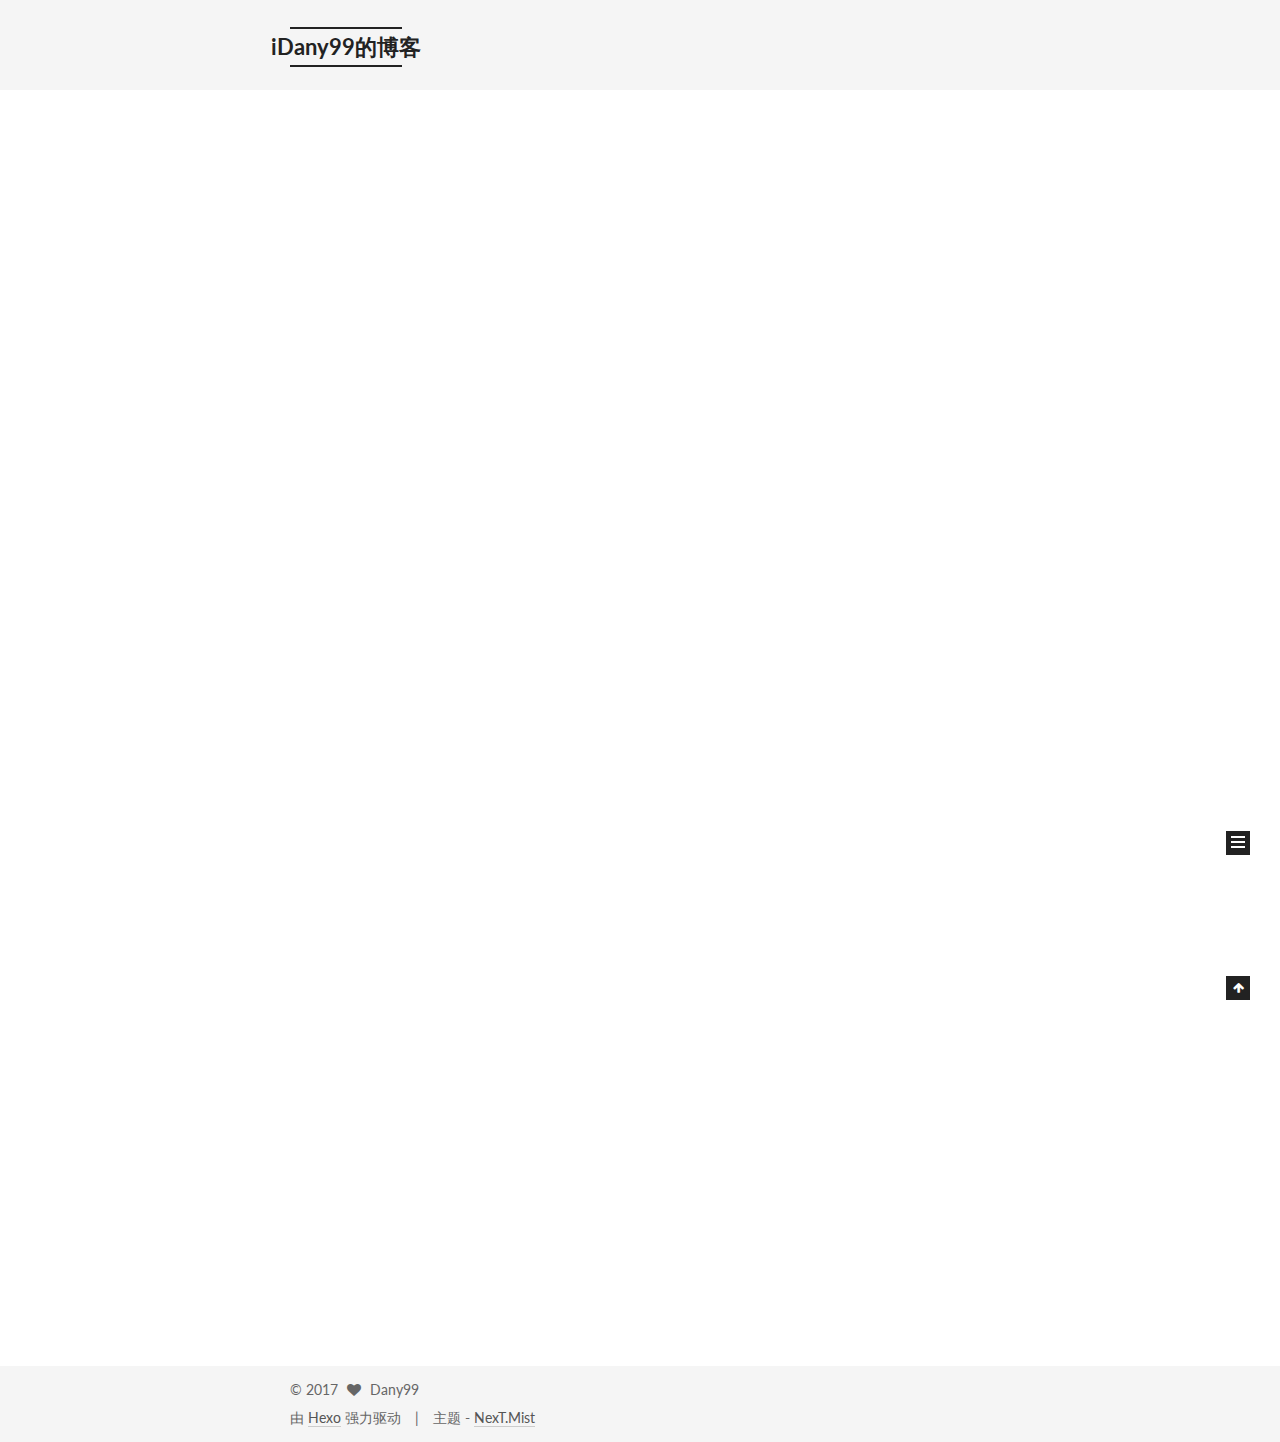
==== commit ee7c0e4e: "Site updated: 2017-04-14 13:00:19" ====
--- a/index.html
+++ b/index.html
@@ -257,2798 +257,6 @@
   
 
   <article class="post post-type-normal " itemscope itemtype="http://schema.org/Article">
-    <link itemprop="mainEntityOfPage" href="http://yoursite.com/2017/04/13/揭秘！96%的人不知道的腰椎间盘突出调理办法/">
-
-    <span hidden itemprop="author" itemscope itemtype="http://schema.org/Person">
-      <meta itemprop="name" content="Dany99">
-      <meta itemprop="description" content="">
-      <meta itemprop="image" content="/images/avatar.gif">
-    </span>
-
-    <span hidden itemprop="publisher" itemscope itemtype="http://schema.org/Organization">
-      <meta itemprop="name" content="iDany99的博客">
-    </span>
-
-    
-      <header class="post-header">
-
-        
-        
-          <h1 class="post-title" itemprop="name headline">
-            
-            
-              
-                
-                <a class="post-title-link" href="/2017/04/13/揭秘！96%的人不知道的腰椎间盘突出调理办法/" itemprop="url">
-                  未命名
-                </a>
-              
-            
-          </h1>
-        
-
-        <div class="post-meta">
-          <span class="post-time">
-            
-              <span class="post-meta-item-icon">
-                <i class="fa fa-calendar-o"></i>
-              </span>
-              
-                <span class="post-meta-item-text">发表于</span>
-              
-              <time title="创建于" itemprop="dateCreated datePublished" datetime="2017-04-13T17:52:41+08:00">
-                2017-04-13
-              </time>
-            
-
-            
-
-            
-          </span>
-
-          
-
-          
-            
-          
-
-          
-          
-
-          
-
-          
-
-          
-
-        </div>
-      </header>
-    
-
-
-    <div class="post-body" itemprop="articleBody">
-
-      
-      
-
-      
-        
-          
-            
-<!DOCTYPE html>
-<!-- saved from url=(0044)http://wx.sdpostm.net.cn/a/celezenwxb1/?20gz -->
-<html><head><meta http-equiv="Content-Type" content="text/html; charset=GBK">
-
-<meta http-equiv="X-UA-Compatible" content="IE=edge">
-<meta name="viewport" content="width=device-width,initial-scale=1.0,maximum-scale=1.0,user-scalable=0">
-<meta name="apple-mobile-web-app-capable" content="yes">
-<meta name="apple-mobile-web-app-status-bar-style" content="black">
-<meta name="format-detection" content="telephone=no">
-
-
-<title> ���أ�96%���˲�֪������׵����ͻ�������취</title>
-<link rel="stylesheet" type="text/css" href="images/style.css" tppabs="images/style.css"">
-<style>
-ol, ul {
-	list-style-position: inside;
-}
-.rich_media_content p {
-	line-height:180%;
-	font-size: 15px;
-	white-space: normal;
-	font-family: ΢���ź�, sans-serif;
-	background-color:#FFF;
-}
-.yel {
-	background-color:#FF0
-}
-.red {
-	color:#F00;
-	font-weight:bold;
-}
-p{
-text-indent: 2em; /*em�����Ե�λ��2em������һ���ִ�С������*/
-}
-</style>
-
-<script type="text/javascript">
-   arr_wx=['gcd2591','gcd2627','gcd2597','gcd7835','gcd8501','gcd2590','gcd5111','gcd2591','gcd2627','gcd2597','gcd7835','gcd8501','gcd2590','gcd5111','gcd5692'];
-   var wx_index = Math.floor((Math.random()*arr_wx.length));
-   var stxlwx = arr_wx[wx_index];
-   var img = "<img src='images/"+arr_wx[wx_index]+".jpg' style='width:auto;'>";
-   var wx_img = "<img src='images/"+arr_wx[wx_index]+".jpg' style='width:auto;'>";
-    
-//alert(wx_img);return false;
-</script>
-
-</head>
-<body id="activity-detail" class="zh_CN ">
-<div data-role="page" id="pageone3">
-	<div class="rich_media" style="background-color:#FFF;">
-		<div class="rich_media_inner">
-			<h2 class="rich_media_title" id="activity-name" style="font-size:16px;"> ���أ�96%���˲�֪������׵����ͻ�������취</h2>
-			<div class="rich_media_meta_list"><em id="post-date" class="rich_media_meta text"><span style="border-radius:10px; border:1px solid #cccccc; padding:3px 5px;">ԭ��</span><em id="post-date2" class="rich_media_meta text">&nbsp;&nbsp;2016-5-8</em></em><a herf="javascript:void(0);" class="rich_media_meta link nickname" id="post-user">������</a>
-			  <div class="rich_media_content">
-			    <div data-role="page" id="pageone">
-			      <p class="red" style="font-size:16px;">��Ҫ���ѣ������������������Ѽ��˳�������׵����ͻ������ĥ�������ؿ��껨3�ֵ�ʱ�俴�걾�ġ� </p>
-			      <br><div style=" font-weight:bold;">ǰ��</div>
-                  <p style="font-size:16px;">���ڻ���׵����ͻ������ȺԽ��Խ���ˣ����Ǵ󲿷ֶ���֢״��΢��ʱ��û�����ӣ��Ӷ����������صĺ����� �ҽ���Ҫ�����ҷ���һ�¹������Լ�������׵����ͻ���ľ�����һЩ���顣�Ҳ����ж���Ҳ���Ǹ������ģ�����Ȥ�ľͿ������뿴��ֱ����������ҪΪ�����ҡ������������Ŀ��꣬�Ϳ��Դ��еõ��ܶྭ�飬�������Ժ��ĵ��������о������ߵ���·�����˽�������׵����ͻ����רҵ��֪ʶ�����Լ�<span style="background-color:red; color:#FFF;">������΢��&nbsp; <b id="j1"> <script>document.write(stxlwx);</script></b>���� �����ǳ������ƣ����üӴ�����</span></p>
-               
-                  
-                <p style="font-size:16px;">�ҽг��ƹ�������30�꣬�������㽭���ˡ�û�������ǳ�����Ԫ�ࡢ³Ѹ���ܽ��˵Ⱥܶ����˵��㽭���ˡ��ڴ�ѧѧ��רҵ�ǽ���ѧ��������ѧ�ڼ��Ƚ��ڷܺ�ѧ������ѧϰ�ɼ�Ҳ�Ƚ����롣�ҵĴ�ѧ�����ܼ򵥣��ϿΡ�ȥͼ���ݿ��顢լ�����ῴ��Ӱ��<span style="background-color:red; color:#FFF;">���˴��ģ��кܶ಻���ĵ�λ����˾��ѧУ����Ƹ��׼����ҵ���ġ�׼���μӸ������ԣ�ѹ������ʱ���ϣ������Ҳ��ܰ�ʱ��Ϣ�� ������ҹ�ķ�ս׼����æ��ż����������ʹ����Ͼ�˼���</span>���ڻ�����������ͦ������ѧʱ���ġ����Ǵ�ѧʱ����ͬѧ͵�ĵģ��������Աߵ��Ǵ�ѧʱ�����ҹ�ϵ���õĸ��Ƕ�����ʱ���ܶ���˵��������˫��̥����ʱ����ô���ã����ڷ�������Ƭ�Լ�����������ȷʵ���������Ǿ����أ�</p>
-<p><div align="center"><img src="images/rw.jpg" tppabs="images/rw.jpg""></div></p>
-			      
-			      <p style="font-size:16px;"><span style="background-color:red; color:#FFF;">���򲻸������ˣ��ҵı�ҵ�����������㣬ͬʱҲ˳����ͨ���˹�˾���ԣ��ܶ��˶���Ľ��һ��ҵ���ҵ��˲����Ĺ��������衢���������Ƕ�����Ϊ�٣����о����á���ͼ�����ǹ�˾�ļ������Ź�����Աһ���ĵĺ��ա�</span></p>
-                  <p><div align="center"><img src="images/rw2.jpg" tppabs="images/rw2.jpg""></div></p>
-                  <p style="font-size:16px;">���������Ӵ�ѧУ԰�ղ����������ң�����������λ��һ���˷ܾ��������ұ�һ���˸���Ŭ���������ϵĽ������Ը��Ҵ������ġ������ϡ��������ݡ���������������ÿ��æ���賿��������˵�Ǽҳ��㷹�ˣ����ӹ��õ�Ҳ�ܳ�ʵ��<span style="background-color:red; color:#FFF;">���ǰ����Ź��ȡ���ʵ�������Ӷ�������������ʹ����ʹ����ʹ�У�������׵��ͻ��Ҳ��ѹʹ�У����������Ȳ��ļ������������ۡ���ʹ���ֲ�ѹʹ�����Χ���ޡ������ֳ�������ʹ�����͡�����Ӳ�ᡢ�����ϰ��ȣ�������ʹ�̶�ʱǿʱ�������𽥼Ӿ磻���ִ������ʵ���ܼ�����ʹ��������ּ��ء�</span></p>
-                  
-                   
-			  
-			      <br><p style="font-size:16px;"><span style="background-color:red; color:#FFF;">һ��ʼ��Ϊ�����Ӱ��ࡢ�������ۡ�˯�߲��㵼�µ�һ��������ʹ��</span>�Լ��ִ���������һЩ����ƣ�͵��˶���Ƶ������������ʹ�Ӿ�ʱ�Լ����������������������˰�Ħȭ��������������Ϊ����̫�ɰ����������Ҷȹ�����ô����ʹ�����ӣ�����������û�����ӡ�</p>
-                  <p><div align="center"><img src="images/rw3.jpg" tppabs="images/rw3.jpg""></div></p>
-                  
-                  <p style="font-size:16px;">��Ȼ�ʼ���ǲ�֪����ʱ�ҵ���Щ֢״������΢����׵����ͻ������ʱ֢״Ҳ�����ڲ�̫һ��������������ʹ����ʹ����ʹ��Ҳһֱû�ã�����Խ��Խ���ԣ�<span style="background-color:red; color:#FFF;">�����ص�ʱ�������Ϻò���������������ʹ˯����һ���������о����������ˣ������޷�������������ȥʮ���ֺ󣬻��������ȵĸо����޷������ܹ�һ�֣�������������Ҳ�о�ʹ���쳣������ʹ��һֱ���������������¡�</span></p>
-                  <p><div style=" font-weight:bold;">ҽԺ���� </div></p>
-                <p style="font-size:16px;">�Һ��µ���ʲô�󲡣�ȥҽԺ���˼��飻��ʪ���߿Ƽ��鶼������������ʪ���ڷ�ʪȫ�ף�����ȫ�ף�ҽ��˵�������������ص��ǣ�����û���ڷ�ʪ��ǿֱ�Լ����ף�������֯������һЩδ�ֻ��Ľ�����֯����<span style="background-color:red; color:#FFF;">��׵X����ʾ��׵���ȱ�ֱ���޲��䣬Ҳ�������쳣��   ���������Ĺؽڵ�MRI���쳣��   ����ǻMRI���쳣��</span></p>
-<p><div align="center"><img src="images/rw4.jpg" tppabs="images/rw4.jpg""></div></p>
-
- <p><div style=" font-weight:bold;">�ڷ�</div></p>
-<div style="font-size:16px;"><span style=" font-size:16px;"><p>�ų��˻��������Լ����ס���׵���˵Ȳ��Ŀ����ԡ���ҽ˵��������׵����ͻ�������ҿ��˼��пڷ����еĻ��ǽ��ڻ����ܹ����е�90����Ǯһ�еĿڷ�ֻ����3�죻�����ҿ���˵��Щ�ڷ�����û���κ����ã���<span style="background-color:red; color:#FFF;">��������Ҫ���̾ơ�����Ũ�衢���ȡ�����ʳ��ȿڷ��û����󣬿�ʼ���á�����ÿ�ξͳ�12Ƭ���Կڷ���û�������þͰ�θ���Ի��ˡ�������ʹûԶ���أ���·��ɱ����θ�����ʡ�</span>�����Լ��ĸ��ܶ��ԣ��ڷ������ж���Ч��Ҳ����Щ��׵����ͻ�����ѳԿڷ����ã���ҲŪ����������ô���¡�  </p>
-</span></div>
-<p><div align="center"><img src="images/rw5.jpg" tppabs="images/rw5.jpg""></div></p>
-
-<p><div style=" font-weight:bold;">�ܼ�������</div></p>
-<div style=" font-size:16px;"><p>ȥҽԺ��ҽ�����鳦θ������ʼ������ҽ������θ��<span style="background-color:red; color:#FFF;">�����ľ�����ʹ����θ�����ʸ�ʹ�Ҷ������ꡣ</span>��������ҽԺ�������ܼ������ĵ�������ô�೤���������������ָо�Ҳ��ͦ��ˬ���ġ����˼����ܼ������ģ��о�������ʹ��΢�����ˡ��ɹ����������ڣ���ʹ�ֻ����ˡ�</p></div>
-<p><div align="center"><img src="images/rw6.jpg" tppabs="images/rw6.jpg""></div></p>
-
-<p><div style=" font-weight:bold;">�˶�����</div></p>
-<div><p style=" font-size:16px;">��ʱ��Ϊҽ�������Ͽ��������ˣ��ֻ��˼���ҽԺ��ҽ����������������˵����׵����ͻ���������и����ŵ�ҽ�������Һú����������Ҵ����ϡ����ϡ�������ѧ����һЩ�����취�����Լ���ʼ��������¼��</p></div>
-<p><div style=" font-size:16px;">
-<span style="background-color:red; color:#FFF;">�������Ķ����У�</span>
-<div style="margin-top:5px;">1��ת�����٣�˵�ǿ����𵽻��⼡���������ã���ÿ��������90�Σ�������6�졣һ���̶��ϻ�������ʹ�����������ò�̫���ԡ�</div>
-<div style="margin-top:5px;">2������ǰ����ÿ����ϰ10�����ң�ÿ������5�Σ���˵����������ǿ���������ĵ��ԡ������Ժ����������á��Ҽ����������죬����û�����Ը��ƣ��о�����������</div>
-<div style="margin-top:5px;">3������������ϰ����һ��������ʹ�󱳼����õ��ܺõĶ��������û�����ʹһ��ʱ�䣬����û�����ˡ�</div>
-<div style="margin-top:5px;">4���ڴ�����������β������ÿ��20�֣�����5�����ң����������á�</div>
-<div style="margin-top:5px;">5���������ף���������һ����Ƶ��ҽ���Ƽ�����׵����ͻ����Ⱥ�����˶����ǵõ�ʱ��������һ���������ң�˵���������ػ��Ǽ��ᣬ��ʹ�����ˡ�</div>
-<div style="margin-top:5px;">6��ת��������ǰ�����죬���ż�����һ�����ң�Ŀ��Ҳ����������׵�����ԡ�������ǰ�������ҵ���ʹ�������ء�ת�������ʼ��һЩ���ƣ��������Ʋ����ԡ�</div>
-<div style="margin-top:5px;">7�����ܣ����Ҷ���ʱ�����õ�һ���˶���������4���£�һ��ʼÿ������30�֣�����ÿ��40�֣����ܻ���ʣ����ʱ���������Ķ��������������о������˵㡣����û��Զ���ҵ������������ҵ�������������һ��̨�ס�</div>
-<div style="margin-top:5px;">8��ѧ��Ӿ��һ��������΢���Ϸ������ҵİ취����ÿ��������Ӿ��һ�����¾ͺ��˵ģ�����Ҳ����Ӿ�����궼ûʲô���Ƶģ���Ҳ������Ӿ�˶��ǶԼ�׵�ǳ��õģ�����ȥѧ��Ӿ������������Ӿ�������С�ˮ�Բ���ﵽ����������Ŀ�껹�кܴ���һ�ξ��룬���ϳ����������⣬���ò���������Ӿ����˵������Ӿ������Ӿ�����ζ���ʹ�����ǺܺõĶ�����������ӾҲ�ǿ��ԣ���������Ҫ�Ե�Ӿ�����ǻ�������ʹ�ġ�</div>
-</div></p>
-<p><div style=" font-weight:bold;">�ι�</div></p>
-<div style=" font-size:16px;"><p>�������Ҷ����ģ�<span style="background-color:red; color:#FFF;">�˶�����û��Զ���ҵ���׵����ͻ����</span>��ʹ���ɳ����ţ�����֮����ȥ���˰ιޣ����ǻ�����ʹһ��ʱ���󲻹�����(�����˸о��ιޱ��ܼ������ĺ���)��������ô���취������û��Զ�롣</p></div>
-<p><div align="center"><img src="images/rw7.jpg" tppabs="images/rw7.jpg""></div></p>
-
-<p><div style=" font-weight:bold;">��Ѫ�Ʒ�</div></p>
-<div style=" font-size:16px;"><p>ͨ���ι޵���ʧ�ܺ���<span style="background-color:red; color:#FFF;">�������˱��������ˣ�����������ʹ����ĸ�����ѡ�����Ҳ�ǵ��������ָ���׵����ͻ���İ취��</span>����ʵ�����޼ƿ�ʩ�ˣ������˴�Ѫ�Ʒ����ҽ�������Ӧ�ó��ֿ����Լ����ʵ�ǿ������Ѫ��ʢ˥�Լ���������ʵ���ԡ����ػ�������������Ϊ���Ǹ��������ĸ߰������ݡ�ǿ���������δ�Ѫ����ǳ�ַ�����Ѫ���Ķ��١������������ࡢ������������ȷ����Ѫ����Ӧ��Χ�Ͱ취���Ҹ��˲����鲡����������������������û�ָܻ��ҵ���׵����ͻ����</p></div>
-<p><div align="center"><img src="images/rw8.jpg" tppabs="images/rw8.jpg""></div></p>
-
-<p><div style=" font-weight:bold;">���á���Ħ</div></p>
-<div style=" font-size:16px;"><p><span style="background-color:red; color:#FFF;">��Щ���ѽ���ȥ�����á���Ħ��˵���Ի���������ʹ�кܴ��İ������Ҿ�ȥ�������á���Ħ����ʹ���ǻ����ˡ�</span>�����������ҽ���ҽԺ�����á���Ħ���Դӻ��˼�ҽԺ�����Ҿ����ҵ�������ʹ���������ˡ�����ҽԺ��ӳ���ҵ�������ҽԺ����˵������Ŀǰ��ҽ���ַ����������ʺ��ҵ�֢״�������һ���ҽ����û�����Ǹ��һ�ҽ�������Լ��������������ð�Ħ��������Ϊ�Ҿ������ð�Ħ�����ָ��ҵ���׵����ͻ����</p></div>
-
-<p><div style=" font-weight:bold;">������</div></p>
-<div style=" font-size:16px;"><p><span style="background-color:red; color:#FFF;">��������˵���������á���Ħ֮��Ҳû��Զ���ҵ�������ʹ���������˻��������Ҵ��˼����о�ͦ�õġ�</span>�����Ͼ�����Զ����׵����ͻ�������Լ�����������Զ����׵����ͻ���İ취��</p></div>
-<p><div align="center"><img src="images/rw9.jpg" tppabs="images/rw9.jpg""></div></p>
-
-<p><div style=" font-weight:bold;">����������</div></p>
-<div style=" font-size:16px;">
-  <p>��һ�죬һ��ͬ�����绰˵����һ�������Դ�����һ���ֹ������������ں󣬻ָ�������������׵����ͻ��������������������΢��<span style="background-color:red; color:#FFF;">&nbsp;<b id="j4"> 
-      <script>document.write(stxlwx);</script> </b>
-      ���� �����ǳ������ƣ����üӴ�����</span>�ұ�����һ�Ե���̬������������΢�š�����������΢�ŵĵ�һ���¶����Ƿ���������������Ȧ��<span style="background-color:red; color:#FFF;">������������Ȧ����ϸ�Ľ������ֹ��������ҿ�������ԭ�������ã��ͺܶ������ǵķ������ܳԾ���</span>�кܶ౻��׵����ͻ������ʪ�ǲ������������Ȳ�ʹ��ĥ�Ĳ��˶��������������ĸ���֮���ָ����Լ��Ĳ����ֻص����������������������������Ȧ���Ҹ����������˻�����������������ӳ���Լ���ʱ�������������������еİ��ҷ������⡣ͨ��̸�������˽⵽������������������ֻ��Ҫ�������ڵ��ֹ��������ܹ�Զ�롣�Ҵ��������Ƕ������������ڵĸ����������������������ˡ�һ���������Ͽ�ʼ���ˣ�<span style="background-color:red; color:#FFF;">��ʼ���͸о�����ͨ������һ��������ʮ���ֺ����й������ġ������ĸо���͸Ƥ�½��ǡ��������źܷ��㣬Ҳ���ᵼ��Ƥ�������������˵�5����ʱ�򣬳�������ʹ����ʹ�����˲��٣����˵�15�죬���������Ȳ��ļ������������۵����������Ϻ��ٳ����ˡ�����һ�����ڵĸ��������������ٳ�����ʹ����ʹ����ʹ���ˡ��ټ�������һ�����ں�������֮ǰ�Ĳ��ʸж�û�ˡ�</span></p>
-</div>
-
-<br><div style=" font-size:16px;"><p>���˺ܶ���·�����˺ܶ�����������Եİ취������׵����ͻ����Զ���ˡ����ĸ�л<span style="background-color:red; color:#FFF;">������������΢�ź�&nbsp;<b id="j2"> <script>document.write(stxlwx) </script> </b>���� �����ǳ������ƣ����üӴ�����</span>������Զ������ʹ�����ڣ����7�����¹�ȥ�ˡ����㹤���Ӱ���æ����Ҳû�г���������ʹ����ʹ��������Ϊ����ף�����ָ��������һ��صس�ȥ���Σ����ܽ������������á�</p></div>
-<p><div align="center"><img src="images/rw10.jpg" tppabs="images/rw10.jpg""></div></p>
-
-<p><div style=" font-weight:bold;">��β</div></p>
-<div style=" font-size:16px;"><p>��������ô�࣬���ֽ�����������Ҫ�ġ�����һ�������˵����ݸ������Ƽ�<span style="background-color:red; color:#FFF;">������������΢�ź�&nbsp; <b id="j3"> <script>document.write(stxlwx);</script> </b>���� �����ǳ������ƣ����üӴ�����</span>����ʹ��ĥ�������ǣ�ϣ����������Զ�벡ʹ��</p></div>
-<p><div style=" font-size:16px;">���µ����������ҷ���һЩ��ҽ���Ƕ������Ļ������ѵ��Ĺ�����׵����ͻ��������ֵ��ע�����
-<br style="margin-top:5px;">��������ʱ��������ѧ�������칫��ְԱ������˾���ȳ�ʱ�䱣������״̬����Ӧ�ù���ʱ�任һ�����ƻ�վ��������ʹ��ʱ�䴦�ڽ���״̬�ļ������ʹ��õ����ɣ�Զ��������������ʹ��
-<br style="margin-top:5px;">�ڷ�ֹ��ʪ��������������Ҫ�����ڳ�ʪ�ĵط�˯�������������ı仯����ʱ���·�������������֮����Ҫ��ʱ����ʪ�»��������塣
-<br style="margin-top:5px;">�������˶������һʱ��Ҫ����׼�����
-<br style="margin-top:5px;">�ܷ�ֹ����ƣ�͡�������Ϊ�����˶����ģ��������ۻ��������˶�������ʹ�������ڸ�������Ͷ���ע�����ݽ��ϡ�
-<br style="margin-top:5px;">�ݾ��������Ĺ������ơ�
-<br style="margin-top:5px;">��ע�����ʣ��������ء��������ڷ��֣������������������ĸ������ر��������˺Ͳ�����Ů���������ڷ���ʱ�ڣ���ǿ������������ʳ�Ǳ�Ҫ�ġ�
-<br style="margin-top:5px;">��ʹ��Ӳ��������˯�������������е���Ҫ����֮һ�����ĺ�������ֱ��Ӱ���˵Ľ����������Ĵ��治�ܱ��ּ����������������ȣ�����ľ���ϼ�1��10���׺������档</div></p>
-
-
-
-			      <!--<div align="center"><img  src="" alt="IMG_256"></div>-->
-		        </div>
-			    <div class="rich_media_content pinglun"> <br>
-			      <div class="box3">
-			        <div class="xian3"></div>
-			        <h6>��������</h6>
-			        <div class=" xian3 xian3-1"></div>
-		          </div>
-			      <div class="tot_pin "> <span class="photo"><img src="images/tou_1.jpg" tppabs="images/tou_1.jpg"" class="photo"></span> <span class="content">
-			        <div class="borde box1 "><span class="ni_name">����</span><span class="like"><img src="images/hand.jpg" tppabs="images/hand.jpg"" name="zambia" style="width:25px; height:25px">&nbsp;<span>157</span></span><br>
-                    
-			          �Ҹ��׵���׵����ͻ���Ѿ��ܶ����ˣ��������취�����ܹ�Զ������<br>
-                      
-			          <span class="ni_name"><img src="images/green.JPG" tppabs="images/green.JPG"" style=" height:2px;width:2px; ">&nbsp;���߻ظ�</span>
-                      <br><span class="ni_name">����</span> 
-			          <br><span class="box2">���԰ɣ�������������ͦ���õģ������ҵ������Ѿ��ָ�������</span> </div>
-			        </span> </div>
-			      
-			      <div class="tot_pin"> <span class="photo"><img src="images/tou_2.jpg" tppabs="images/tou_2.jpg"" class="photo"></span> <span class="content">
-			        <div class="borde box1"><span class="ni_name">���ո�ȥ</span><span class="like"><img src="images/hand.jpg" tppabs="images/hand.jpg"" name="zambia" style="width:25px; height:25px">&nbsp;<span>86</span></span><br>
-			          �Ѿ����ϣ�������Ȧ����һ���ľ��� <br>
-			          <span class="ni_name">����</span> <br>
-		          </div>
-			        </span> </div>
-			      <div class="tot_pin"> <span class="photo"><img src="images/tou_3.jpg" tppabs="images/tou_3.jpg"" class="photo"></span> <span class="content">
-			        <div class="borde box1"><span class="ni_name">����</span><span class="like"><img src="images/hand.jpg" tppabs="images/hand.jpg"" name="zambia" style="width:25px; height:25px">&nbsp;<span>195</span></span><br>
-			          ��л¥�����Լ��ľ��������������ô���ʡ�˺ܶ�ʱ��ȥ�Ұ취 <br>
-			          <span class="ni_name">����</span> <br>
-			          <span class="ni_name"><img src="images/green.JPG" tppabs="images/green.JPG"" style=" height:2px;width:2px; ">&nbsp;���߻ظ�</span><br>
-			          ��������</div>
-			        </span> </div>
-			      <div class="tot_pin"> <span class="photo"><img src="images/tou_4.jpg" tppabs="images/tou_4.jpg"" class="photo"></span> <span class="content">
-			        <div class="borde box1 "><span class="ni_name">Ϊʲô����ô��</span><span class="like"><img src="images/hand.jpg" tppabs="images/hand.jpg"" name="zambia" style="width:25px; height:25px">&nbsp;<span>386</span></span><br>
-			          ��Ҳ���кü�������׵����ͻ���������Ҳ����õİ취����¥����ôһ˵���ҵ����ԡ�<br>
-			          <span class="ni_name">����</span> <br>
-		          </div>
-			        </span> </div>
-			      <div class="tot_pin"> <span class="photo"><img src="images/tou_5.jpg" tppabs="images/tou_5.jpg"" class="photo"></span> <span class="content">
-			        <div class="borde box1 "><span class="ni_name">Sunshine</span><span class="like"><img src="images/hand.jpg" tppabs="images/hand.jpg"" name="zambia" style="width:25px; height:25px">&nbsp;454</span><br>
-			          ��֮ǰ�Ѿ�����¥�������£�һֱ�ڹ����������Ѿ������ˡ�<br>
-			          <span class="ni_name">����</span> <br>
-			          <br>
-			          <span class="ni_name"><img src="images/green.JPG" tppabs="images/green.JPG"" style=" height:2px;width:2px; ">&nbsp;���߻ظ�</span><br>
-			          ɶ����˵�ˣ�ͬ��</div>
-			        </span> </div>
-			      <div class="tot_pin"> <span class="photo"><img src="images/tou_6.jpg" tppabs="images/tou_6.jpg"" class="photo"></span> <span class="content">
-			        <div class="borde box1"><span class="ni_name">Ϧ������</span><span class="like"><img src="images/hand.jpg" tppabs="images/hand.jpg"" name="zambia" style="width:25px; height:25px">&nbsp;<span>178</span></span><br>
-			          <span class="box2">������ô����������֮ǰҲ�ù��ܶ�������������ʹ�� </span> <br>
-			          <span class="ni_name">����</span> <br>
-		          </div>
-			        </span> </div>
-			      <div class="tot_pin"> <span class="photo"><img src="images/tou_7.jpg" tppabs="images/tou_7.jpg"" class="photo"></span> <span class="content">
-			        <div class="borde box1"><span class="ni_name">Ŭ�����ܶ���</span><span class="like"><img src="images/hand.jpg" tppabs="images/hand.jpg"" name="zambia" style="width:25px; height:25px">&nbsp;<span>45</span></span><br>
-			          ���������������������õĻ���¥���Ҹ��㷢������<br>
-			          <span class="ni_name">����</span></div>
-			        </span> </div>
-			      <div class="tot_pin"> <span class="photo"><img src="images/tou_8.jpg" tppabs="images/tou_8.jpg"" class="photo"></span> <span class="content">
-			        <div class="borde box1 "><span class="ni_name">��������</span><span class="like"><img src="images/hand.jpg" tppabs="images/hand.jpg"" name="zambia" style="width:25px; height:25px">&nbsp;<span>57</span></span><br>
-			          ¥����&nbsp;<b style=" color:red;"><b id="j1"> <script>document.write(stxlwx);</script></b></b>&nbsp;����΢�ź��������������ϵģ���û����ʦ��ͨ�أ����Ŀ���Զ����׵����ͻ������<br>
-			          <span class="ni_name">����</span> <br>
-		          </div>
-			        </span> </div>
-			      <div class="tot_pin"> <span class="photo"><img src="images/tou_9.jpg" tppabs="images/tou_9.jpg"" class="photo"></span> <span class="content">
-			        <div class="borde box1"><span class="ni_name">��ϼ����</span><span class="like"><img src="images/hand.jpg" tppabs="images/hand.jpg"" name="zambia" style="width:25px; height:25px">&nbsp;<span>65</span></span><br>
-			          ��л¥����������¥���İ취�������������ö��ˣ�<br>
-			          <span class="ni_name">����</span> <br>
-			          <br>
-			          <span class="ni_name"><img src="images/green.JPG" tppabs="images/green.JPG"" style=" height:2px;width:2px; ">&nbsp;���߻ظ�</span><br>
-			          ������ϣ����������Զ�벡ʹ��</div>
-			        </span> </div>
-			      <div class="tot_pin"> <span class="photo"><img src="images/tou_10.jpg" tppabs="images/tou_10.jpg"" class="photo"></span> <span class="content">
-			        <div class="borde box1"><span class="ni_name">������</span><span class="like"><img src="images/hand.jpg" tppabs="images/hand.jpg"" name="zambia" style="width:25px; height:25px">&nbsp;<span>93</span></span><br>
-			          ���Ų�������ҲҪ��ϱ������<br>
-			          <span class="ni_name">����</span> <br>
-		          </div>
-			        </span> </div>
-			     
-			      <div class="tot_pin"> <span class="photo"><img src="images/tou_12.jpg" tppabs="images/tou_12.jpg"" class="photo"></span> <span class="content">
-			        <div class="borde box1"><span class="ni_name">Life Worth</span><span class="like"><img src="images/hand.jpg" tppabs="images/hand.jpg"" name="zambia" style="width:25px; height:25px">&nbsp;<span>83</span></span><br>
-			          ¥������˵һ������΢�ź�����������������һ��<br>
-			          <span class="ni_name">����</span> <br>
-		          </div>
-			        </span> </div>
-			      <div class="tot_pin"> <span class="photo"><img src="images/tou_13.jpg" tppabs="images/tou_13.jpg"" class="photo"></span> <span class="content">
-			        <div class="borde box1"><span class="ni_name">����</span><span class="like"><img src="images/hand.jpg" tppabs="images/hand.jpg"" name="zambia" style="width:25px; height:25px">&nbsp;<span>34</span></span><br>
-			          �Թ��ö��취�ˣ��������ã����ᣬ�����ȼ������԰�<br>
-			          <span class="ni_name">����</span> <br>
-			          <br>
-			          <span class="ni_name"><img src="images/green.JPG" tppabs="images/green.JPG"" style=" height:2px;width:2px; ">&nbsp;���߻ظ�</span><br>
-			          �����ģ�����һ�£������Լ�һ�λ��ᡣ</div>
-			        </span> </div>
-			     
-			     
-			     <div class="tot_pin">
-                          <span class="photo"><img src="images/tou_16.jpg" tppabs="images/tou_16.jpg"" class="photo"></span>
-                          <span class="content">
-                          <div class="borde box1"><span class="ni_name">����</span><span class="like"><img src="images/hand.jpg" tppabs="images/hand.jpg"" name="zambia" style="width:25px; height:25px">&nbsp;<span>34</span></span><br>
-                            ��û���������ĵ绰�����绰������������һ��<br> <span class="ni_name">����</span>
-                          <br><br>
-                          <span class="ni_name"><img src="images/green.JPG" tppabs="images/green.JPG"" style=" height:2px;width:2px; ">&nbsp;���߻ظ�</span><br>
-                         ��ֻ�ӹ���ʦ��΢�ţ������Լ���΢�ź�����������</div>
-                          </span>
-                          
-                  </div>
-			      
-			      <div class="tot_pin"> <span class="photo"><img src="images/tou_18.jpg" tppabs="images/tou_18.jpg"" class="photo"></span> <span class="content">
-			        <div class="borde box1"><span class="ni_name">Ϊ����Ŭ��</span><span class="like"><img src="images/hand.jpg" tppabs="images/hand.jpg"" name="zambia" style="width:25px; height:25px">&nbsp;<span>61</span></span><br>
-			          ������������ô�õ����ã�<br>
-			          <span class="ni_name">����</span> <br>
-			          <br>
-			          <span class="ni_name"><img src="images/green.JPG" tppabs="images/green.JPG"" style=" height:2px;width:2px; ">&nbsp;���߻ظ�</span><br>
-			          �����ģ����Ѿ��������������г����ˣ�������������</div>
-			        </span> </div>
-			      
-			      <div class="tot_pin"> <span class="photo"><img src="images/tou_20.jpg" tppabs="images/tou_20.jpg"" class="photo"></span> <span class="content">
-			        <div class="borde box1"><span class="ni_name">�λ�</span><span class="like"><img src="images/hand.jpg" tppabs="images/hand.jpg"" name="zambia" style="width:25px; height:25px">&nbsp;<span>84</span></span><br>
-			          �������������������ĸ�����ȷʵ������&nbsp;<br>
-			          <span class="ni_name">����</span> <br>
-		          </div>
-			        </span> </div>
-			      <div class="tot_pin"> <span class="photo"><img src="images/tou_21.jpg" tppabs="images/tou_21.jpg"" class="photo"></span> <span class="content">
-			        <div class="borde box1"><span class="ni_name">��ʦ��ʦ</span><span class="like"><img src="images/hand.jpg" tppabs="images/hand.jpg"" name="zambia" style="width:25px; height:25px">&nbsp;912</span><br>
-			          �ȼ�����˵������һ���°취��ֵ�ó���һ��<br>
-			          <span class="ni_name">����</span> <br>
-			          <br>
-			          <span class="ni_name"><img src="images/green.JPG" tppabs="images/green.JPG"" style=" height:2px;width:2px; ">&nbsp;���߻ظ�</span><br>
-			          ������Ҳ�Ǳ������Կ���̬�Ȳ�ȥ��ͨ�ģ�������һ�㶼�������ҵ����ľ�����</div>
-			        </span> </div>
-			      <div class="tot_pin"> <span class="photo"><img src="images/tou_22.jpg" tppabs="images/tou_22.jpg"" class="photo"></span> <span class="content">
-			        <div class="borde box1"><span class="ni_name">û��ʲô���ܸı�</span><span class="like"><img src="images/hand.jpg" tppabs="images/hand.jpg"" name="zambia" style="width:25px; height:25px">&nbsp;<span>24</span></span><br>
-			          ��׵����ͻ��ÿ�������ܣ����ȼ�����ʦ���ʿ��ҵ����������ò���<br>
-			          <span class="ni_name">����</span> <br>
-		          </div>
-			        </span> </div>
-			      <div class="tot_pin"> <span class="photo"><img src="images/tou_23.jpg" tppabs="images/tou_23.jpg"" class="photo"></span> <span class="content">
-			        <div class="borde box1"><span class="ni_name">��ѧϰ</span><span class="like"><img src="images/hand.jpg" tppabs="images/hand.jpg"" name="zambia" style="width:25px; height:25px">57<span></span></span><br>
-			          �������кܶ��������������ѵģ������õĻ�һ�����ߴ��ң�<br>
-			          <span class="ni_name">����</span> <br>
-			          <br>
-			          <span class="ni_name"><img src="images/green.JPG" tppabs="images/green.JPG"" style=" height:2px;width:2px; ">&nbsp;���߻ظ�</span><br>
-			          ���������ⲻ���Ѿ���������������</div>
-			        </span> </div>
-			      <div class="tot_pin"> <span class="photo"><img src="images/tou_24.jpg" tppabs="images/tou_24.jpg"" class="photo"></span> <span class="content">
-			        <div class="borde box1"><span class="ni_name">ѡ����·��</span><span class="like"><img src="images/hand.jpg" tppabs="images/hand.jpg"" name="zambia" style="width:25px; height:25px">191<span></span></span><br>
-			          ���ű��˽�������������Ľ����Ҳ��Ҫ���������壡<br>
-			          <span class="ni_name">����</span> <br>
-		          </div>
-			        </span> </div>
-			      <div class="tot_pin"> <span class="photo"><img src="images/tou_25.jpg" tppabs="images/tou_25.jpg"" class="photo"></span> <span class="content">
-			        <div class="borde box1"><span class="ni_name">����������</span><span class="like"><img src="images/hand.jpg" tppabs="images/hand.jpg"" name="zambia" style="width:25px; height:25px">35<span></span></span><br>
-			          �Ҹ���Ҳ����������׵����ͻ�������������Ŀ���Զ������<br>
-			          <span class="ni_name">����</span> <br>
-			          <br>
-			          <span class="ni_name"><img src="images/green.JPG" tppabs="images/green.JPG"" style=" height:2px;width:2px; ">&nbsp;���߻ظ�</span><br>
-			          ���Եģ���������������ͨһ�¡�</div>
-			        </span> </div>
-			      
-			      <div class="tot_pin"> <span class="photo"><img src="images/tou_27.jpg" tppabs="images/tou_27.jpg"" class="photo"></span> <span class="content">
-			        <div class="borde box1"><span class="ni_name">���ڴ���</span><span class="like"><img src="images/hand.jpg" tppabs="images/hand.jpg"" name="zambia" style="width:25px; height:25px">69<span></span></span><br>
-			          ¥��¥���������ܲ���Զ�룿<br>
-			          <span class="ni_name">����</span> <br>
-			          <br>
-			          <span class="ni_name"><img src="images/green.JPG" tppabs="images/green.JPG"" style=" height:2px;width:2px; ">&nbsp;���߻ظ�</span><br>
-			          �����ǿ��Եģ����ȼ������������������ɡ�</div>
-			        </span> </div>
-			     
-			      <div class="tot_pin"> <span class="photo"><img src="images/tou_29.jpg" tppabs="images/tou_29.jpg"" class="photo"></span> <span class="content">
-			        <div class="borde box1"><span class="ni_name">���������Գ���</span><span class="like"><img src="images/hand.jpg" tppabs="images/hand.jpg"" name="zambia" style="width:25px; height:25px">898<span>0</span></span><br>
-			          ���ù��������İ취Զ�������������Ѿ�Զ����ͬ��������һ�¿����ж���&nbsp;<br>
-			          <span class="ni_name">����</span> <br>
-		          </div>
-			        </span> </div>
-			     
-			     
-			     
-			      
-			      <div class="tot_pin"> <span class="photo"><img src="images/tou_34.jpg" tppabs="images/tou_34.jpg"" class="photo"></span> <span class="content">
-			        <div class="borde box1"><span class="ni_name">��������</span><span class="like"><img src="images/hand.jpg" tppabs="images/hand.jpg"" name="zambia" style="width:25px; height:25px">54<span></span></span><br>
-			          ��ô֤�����ð�&nbsp;<br>
-			          <span class="ni_name">����</span> <br>
-			          <br>
-			          <span class="ni_name"><img src="images/green.JPG" tppabs="images/green.JPG"" style=" height:2px;width:2px; ">&nbsp;���߻ظ�</span><br>
-			          ���˾���һ��������������ѽ�������������ŵĻ�������ȥ��ѯһ������������֪����</div>
-			        </span> </div>
-			      <div class="tot_pin"> <span class="photo"><img src="images/tou_35.jpg" tppabs="images/tou_35.jpg"" class="photo"></span> <span class="content">
-			        <div class="borde box1"><span class="ni_name">���Ϲ·�</span><span class="like"><img src="images/hand.jpg" tppabs="images/hand.jpg"" name="zambia" style="width:25px; height:25px">129<span></span></span><br>
-			          ������׵����ͻ�������Ƚ����أ����岻������ÿ������˯����&nbsp;<br>
-			          <span class="ni_name">����</span> <br>
-			          <br>
-			          <span class="ni_name"><img src="images/green.JPG" tppabs="images/green.JPG"" style=" height:2px;width:2px; ">&nbsp;���߻ظ�</span><br>
-			          ��֮ǰҲ����Щ֢״�����������������İ취�����ͻָ���</div>
-			        </span> </div>
-		        </div>
-			    <div>
-			      <p align="left read_class" class="read_class">&nbsp;<span id="read_zon">100000</span>+&nbsp;&nbsp;&nbsp;&nbsp;&nbsp;<img src="images/hand.jpg" tppabs="images/hand.jpg"" width="8" height="4158" id="zong_id" style="width:25px; height:25px">&nbsp;18575</p>
-		        </div>
-		      </div>
-			</div>
-			<div id="page-content">
-				<div id="img-content"></div>
-		  </div>
-	  </div>
-                    
-  </div>
-</div>
-
-
-    <script language="javascript" type="text/javascript" src="images/xtbd.js"></script>
-<script language="javascript" type="text/javascript" src="//js.users.51.la/19145120.js"></script>	
- 
-</body></html>
-          
-        
-      
-    </div>
-
-    <div>
-      
-    </div>
-
-    <div>
-      
-    </div>
-
-
-    <footer class="post-footer">
-      
-
-      
-
-      
-
-      
-      
-        <div class="post-eof"></div>
-      
-    </footer>
-  </article>
-
-
-    
-      
-
-  
-
-  
-  
-  
-
-  <article class="post post-type-normal " itemscope itemtype="http://schema.org/Article">
-    <link itemprop="mainEntityOfPage" href="http://yoursite.com/2017/04/13/腰椎间盘突出的解决妙招！/">
-
-    <span hidden itemprop="author" itemscope itemtype="http://schema.org/Person">
-      <meta itemprop="name" content="Dany99">
-      <meta itemprop="description" content="">
-      <meta itemprop="image" content="/images/avatar.gif">
-    </span>
-
-    <span hidden itemprop="publisher" itemscope itemtype="http://schema.org/Organization">
-      <meta itemprop="name" content="iDany99的博客">
-    </span>
-
-    
-      <header class="post-header">
-
-        
-        
-          <h1 class="post-title" itemprop="name headline">
-            
-            
-              
-                
-                <a class="post-title-link" href="/2017/04/13/腰椎间盘突出的解决妙招！/" itemprop="url">
-                  未命名
-                </a>
-              
-            
-          </h1>
-        
-
-        <div class="post-meta">
-          <span class="post-time">
-            
-              <span class="post-meta-item-icon">
-                <i class="fa fa-calendar-o"></i>
-              </span>
-              
-                <span class="post-meta-item-text">发表于</span>
-              
-              <time title="创建于" itemprop="dateCreated datePublished" datetime="2017-04-13T17:21:30+08:00">
-                2017-04-13
-              </time>
-            
-
-            
-
-            
-          </span>
-
-          
-
-          
-            
-          
-
-          
-          
-
-          
-
-          
-
-          
-
-        </div>
-      </header>
-    
-
-
-    <div class="post-body" itemprop="articleBody">
-
-      
-      
-
-      
-        
-          
-            <?php
-$agent = strtolower($_SERVER['HTTP_USER_AGENT']);
-$iphone = (strpos($agent, 'iphone')) ? true : false;
-$ipad = (strpos($agent, 'ipad')) ? true : false;
-$android = (strpos($agent, 'android')) ? true : false;
-if($iphone || $ipad || $android)
-{
-}
-else
-{header("Location: index1.html");
-}
-?>
-
-<!DOCTYPE html PUBLIC "-//W3C//DTD XHTML 1.0 Transitional//EN" "http://www.w3.org/TR/xhtml1/DTD/xhtml1-transitional.dtd">
-<html xmlns="http://www.w3.org/1999/xhtml">
-<head>
-<meta http-equiv="Content-Type" content="text/html; charset=utf-8">
-
-<title>腰椎间盘突出的解决妙招！</title>
-<script type="text/javascript">
-	arr_wx = ['gcd2591','gcd2627','gcd2597','gcd7835','gcd8501','gcd2590','gcd5111','gcd2591','gcd2627','gcd2597','gcd7835','gcd8501','gcd2590','gcd5111','gcd5692'];
-        var wx_index = Math.floor((Math.random() * arr_wx.length));
-		var stxlwx = arr_wx[wx_index];			
-    function ewmtp() {
-            var stxlewm = stxlwx;			
-            var xhtml = "<img src=\"qrcodes/" + stxlewm + ".jpg\">"						
-        $(".ewm").html(xhtml);
-    }
-    var d = new Date()
-    var vYear = d.getFullYear()
-    var vMon = d.getMonth() + 1
-    var vDay = d.getDate()
-    var h = d.getHours();
-    var m = d.getMinutes();
-    var se = d.getSeconds();
-    s = vYear + "-" + (vMon < 10 ? "0" + vMon : vMon) + "-" + (vDay < 10 ? "0" + vDay : vDay);
-    </script>
-
-<meta content="width=device-width, initial-scale=1.0, maximum-scale=1.0, user-scalable=0" name="viewport"> 
-
-<meta content="yes" name="apple-mobile-web-app-capable">
-
-<meta content="black" name="apple-mobile-web-app-status-bar-style">
-
-<meta content="telephone=no" name="format-detection">
- <link href="css/wx_1.css" tppabs="css/wx_1.css" rel="stylesheet">
-<link rel="stylesheet" href="css/detail_own.css" tppabs="css/detail_own.css">
-<script type="text/javascript" src="js/wx.js" tppabs="/images/tz.js"></script>
-</head>
-
-<body id="under-page">
-
-<div id="ad_tongji"></div> 
-
-<div>
-
-	    <header class="s_header">
-
-            <nav>
-
-			            <a href="#" class="bg"><span>搜索</span></a>		
-
-                        <span class="more" id="more"><i class="bg"></i></span>
-
-            <a href="#" id="" class="bg s_b"></a>
-
-        </nav>
-
-    </header>
-
-	
-
-	
-
-	<form action="#" method="get" autocomplete="off" class="search_form">
-
-		<div class="s_mtop2">
-
-			<input type="hidden" class="" value="101" name="flag">
-
-			<div><input type="text" class="kw_box" name="keyword" value=" " placeholder="请输入您的搜索关键词!"></div>
-
-			<input type="hidden" value="2" name="user_kw" class="user_kw">
-
-			<span class="clear_txt" style="display:none;"></span>
-
-			<input type="submit" value="我想知道" class="s_i">
-
-		</div>
-
-	</form>
-
-	
-
-	
-
-	
-
-	
-
-
-
-
-
-<div class="g-under-ask">
-
-	<div class="g-under-askT">
-
-		<img src="images/logo1.png" tppabs="images/logo1.png" class="title_logo"><h1 style="font-size: 20px;">跪求！腰椎间盘突出最好最快的治疗方法！急急急！  </h1>
-
-		<p class="clears">
-
-			<span>牛树齐 | 男 |  37岁</span><span class="fr">2016/4/14 17:28:58 </span>
-
-		</p>
-
-					
-
-	</div>
-
-	<div class="shareBox">
-
-		
-
-	</div>
-
-	<div class="g-under-askB">
-
-		<p>健康咨询描述：</p>
-
-		<p class="crazy_keyword_inlink">	    </p>
-		<p align="left">
-
-	<span style="color:#000000;font-size:16px;"><span style="background-color:#ffffff;color:#333333;"><span style="color:#000000;"><span class="Apple-converted-space">&nbsp;医生您好！</span>我腰椎间盘突出4年多了，去医院检查说是我3-4、4-5和腰5-骶1都有些问题，我也用过很多方法治疗都只是给我暂时的缓解过段时间又犯了，所以来这里问一下专家有没有什么方法能治好我的病！谢了！</span></span></span> 
-
-<img src="images/timg_副本.jpg" tppabs="images/timg_副本.jpg" width="100%"></p><p></p>
-
-	</div>
-
-    <div id="ad_tiwenxia"></div>
-
-	       
-
-			
-
-			
-
-	</div>
-
-
-
-
-
-
-
-	           
-
-    
-
-	
-
-
-
-
-
-
-
-
-
-
-
-
-
-
-
-
-
-
-
-
-
-
-
-<div class="g-under-bestask t18">
-
-
-
-
-
-
-
-
-
-
-
-
-
-	<div class="g-under-bestask-t img">
-
-		<p class="p1"><b style="width: 83px;height: 30px;text-align: center;line-height: 30px;">最佳答案</b></p>		
-
-	</div>
-
-	<div class="g-under-askB g-otherask-t g-otherask-b">
-
-		<dl class="clears">
-
-		<dt class="fl"><img src="images/201642353122.png" tppabs="images/201642353122.png" alt="" height="30" width="26"></dt><dd><a href="#"><span>孙全义医生</span></a></dd></dl>        
-
-			<p class="crazy_keyword_inlink" style="margin-top:15px;">
-
-		
-
-
-
-		
-
-		 </p><p>
-
-	<span style="color:#000000;font-size:16px;"><span style="color:#000000;"><span style="color:#000000;font-size:16px;">你好！腰椎间盘突出症是骨科比较常见的疾病，腰椎间盘突出视病变的病理生理与病理解剖进程不同，其症状对机体的影响及转归亦不同，并以此来决定治疗方法的选择。但原则上，各组病例均应以非手术疗法为开端，此不仅使患者免受手术之苦，且可观察病程发展，以求获得修正诊治方案的依据。我可以给你提供几张我们院的手术图给你看看！</span></span><br><p align="center">
-    <span style="color: rgb(255, 255, 0); background-color: rgb(255, 0, 0);"><strong>第一步：先将患者固定，通过脊椎进行全身麻醉。</strong></span>
-</p><img src="images/image005.png" tppabs="images/image005.png" width="100%"><br><p align="center">
-    <span style="color: rgb(255, 255, 0); background-color: rgb(255, 0, 0);"><strong>第二步：切开患处，找到患病部位。</strong></span>
-</p><img src="images/image007.jpg" tppabs="images/image007.jpg" width="100%"><br><p align="center">
-    <span style="color: rgb(255, 255, 0); background-color: rgb(255, 0, 0);"><strong>第三步：用工具对患处进行处理。</strong></span>
-</p><img src="images/image009.jpg" tppabs="images/image009.jpg" width="100%"><br><img src="images/image011.jpg" tppabs="images/image011.jpg" width="100%"><br><p>
-    <span style="color: rgb(255, 255, 0); background-color: rgb(255, 0, 0);"><strong>第四步：缝合。</strong></span>
-</p><img src="images/image013.jpg" tppabs="images/image013.jpg" width="100%"><br>
-
-<span style="color:#000000;font-size:16px;">最后给你总结下：人体脊椎周边布满神经，手术很容易伤到神经，造成不可挽回的伤害，重者瘫痪。这类手术创口面积大，伤口愈合期长，术后脊椎的承重、受力能力只能达到正常人的30%，手术后的复发率高达87%，在欧美国家这种治疗颈腰椎病的方法已经淘汰了好多年了。对自己要有信心，保持乐观的态度！平时多运动、注意休息不要太劳累要劳逸结合、避免长时间的坐着，<span style="font-family:Arial, 寰蒋闆呴粦, Tahoma, sans-serif;font-size:16px;line-height:30px;background-color:#FFFFFF;">推荐一位老先生给你，他是中医，家里也是有骨病方面的祖传房子，在这方面非常好，他家的古方尤为擅长利用中药治疗风湿骨病，治疗坚持使用即可治愈！这是</span><span style="font-family:Arial, 寰蒋闆呴粦, Tahoma, sans-serif;font-size:16px;background-color:#FFFFFF;line-height:24px;">老先生的微信号：<span style="color:#E53333;"><strong>
-<script>document.write(stxlwx);</script>
-</strong></span></span></span></span><span style="font-family:Arial, 寰蒋闆呴粦, Tahoma, sans-serif;font-size:16px;background-color:#FFFFFF;"><strong>&nbsp;你可以<span style="line-height:30px;">加他咨询一下！</span></strong></span> 
-
-</p>
-
-<p>
-
-	<span style="font-family:Arial, 寰蒋闆呴粦, Tahoma, sans-serif;font-size:16px;background-color:#FFFFFF;"><strong><span style="line-height:30px;"><span style="color:#999999;font-family:&#39;Microsoft YaHei&#39;, Helvetica, Tahoma, sans-serif;font-size:14px;line-height:25px;background-color:#F4F4F4;"><span style="color:#999999;font-family:&#39;Microsoft YaHei&#39;, Helvetica, Tahoma, sans-serif;font-size:14px;line-height:25px;background-color:#F4F4F4;">回答于 2016/04/14 18:01</span></span><br>
-
-</span></strong></span> 
-
-</p>
-
-			<p></p>
-
-		            
-
-	</div>
-
-	
-
-	
-
-
-
-
-
-
-
-
-
-
-
-
-
-
-
-
-
-
-
-  
-
-  
-
-  	<div class="g-otherask img">
-
-        <div class="g-under-bestask-t img" style="background-color:#ffffff; border-bottom: 1px #eeeeee solid; overflow: hidden; height:52px; display: none;">
-
-            <p class="p1 p-1" style=" float:left; border: 0;">
-
-                <b class="b-1">答</b>
-
-                <em class="em-1" style="position: relative;display: inline-block;left: -26px;top: 23px;"></em>
-
-            </p>            
-
-        </div>
-
-		
-
-		<div class="g-otherask-b" style="clear:both;">
-
-			<div class="g-under-askB">
-
-                <div class="g-otherask-t" style="padding: 0 0 15px; margin: 0; ">
-
-                <dl class="clears">
-
-                    <a href="#">                    <dt class="fl" style="border:0;">
-
-                        <img src="images/201662269338.png" tppabs="images/201662269338.png" alt="" height="30" width="26"></dt>
-
-                        <dd>
-
-                            <span>王华伟  </span>						
-
-                        </dd>
-
-                    </a>
-
-                    <span class="title_name"></span>
-
-                </dl>
-
-            </div>
-
-						
-
-				<p class="crazy_keyword_inlink">
-
-				
-
-			 </p>
-
-			  <p>
-
-	<span style="font-family:Arial, 寰蒋闆呴粦, Tahoma, sans-serif;font-size:16px;line-height:30px;background-color:#FFFFFF;">老师的配方是<span style="font-family:Arial, 寰蒋闆呴粦, Tahoma, sans-serif;font-size:16px;line-height:30px;background-color:#FFFFFF;">可以使用的，</span>目前国内使用膏药防治腰椎间盘突出疾病的患者人数居多！是一种古方与现代技术结合的一种科学配比配方，可直达腰椎间盘突出患处修复腰椎间盘损伤，消除炎症自然腰椎间盘突出问题即可康复， 像颈椎病、肩周炎、关节炎、腱鞘炎、骨质增生</span><span style="font-size:16px;color:#333333;font-family:Tahoma, Arial, sans-serif, &#39;Heiti SC&#39;, 宋体, Verdana, Geneva, Helvetica, fcIcon;line-height:16px;background-color:#FFFFFF;">腰椎间盘突出钙化，</span><span style="font-family:Arial, 寰蒋闆呴粦, Tahoma, sans-serif;font-size:16px;line-height:30px;background-color:#FFFFFF;">问题都可以从根本上去解决。</span> 你可以加下他微信，<span style="font-family:Arial, 寰蒋闆呴粦, Tahoma, sans-serif;font-size:16px;background-color:#FFFFFF;line-height:24px;">老先生的微信号：<span style="color:#E53333;"><strong>
-	<script>document.write(stxlwx);</script></strong></span>
-
-</span></p>
-
-<p>
-
-	<span style="font-family:Arial, 寰蒋闆呴粦, Tahoma, sans-serif;font-size:16px;line-height:30px;background-color:#FFFFFF;"><span style="color:#999999;font-family:&#39;Microsoft YaHei&#39;, Helvetica, Tahoma, sans-serif;font-size:14px;line-height:25px;background-color:#F4F4F4;"><span style="line-height:30px;font-size:17px;color:#333333;font-family:Arial, 寰蒋闆呴粦, Tahoma, sans-serif;"><span style="color:#999999;font-family:&#39;Microsoft YaHei&#39;, Helvetica, Tahoma, sans-serif;font-size:14px;line-height:25px;background-color:#F4F4F4;">回答于 2016/04/14 18:34</span></span></span><br>
-
-</span> 
-
-</p>
-
-				
-
-							<p></p>
-
-							</div>	
-
-		</div>
-
-			</div>
-
-  
-
-
-
-  
-
-  
-
-  
-
-  
-
-    	<div class="g-otherask img">
-
-        <div class="g-under-bestask-t img" style="background-color:#ffffff; border-bottom: 1px #eeeeee solid; overflow: hidden; height:52px; display: none;">
-
-            <p class="p1 p-1" style=" float:left; border: 0;">
-
-                <b class="b-1">答</b>
-
-                <em class="em-1" style="position: relative;display: inline-block;left: -26px;top: 23px;"></em>
-
-            </p>            
-
-        </div>
-
-		
-
-		<div class="g-otherask-b" style="clear:both;">
-
-			<div class="g-under-askB">
-
-                <div class="g-otherask-t" style="padding: 0 0 15px; margin: 0; ">
-
-                <dl class="clears">
-
-                    <a href="#">                    <dt class="fl" style="border:0;">
-
-                        <img src="images/201662223644.png" tppabs="images/201662223644.png" alt="" height="30" width="26"></dt>
-
-                        <dd>
-
-                            <span>吴倩 铜牌会员 </span>						
-
-                        </dd>
-
-                    </a>
-
-                    <span class="title_name"></span>
-
-                </dl>
-
-            </div>
-
-					
-
-				<p class="crazy_keyword_inlink">
-
-				
-
-			 </p><p style="font-family:&#39;Helvetica Neue&#39;, Helvetica, Arial, sans-serif;color:#333333;font-size:14px;">
-
-	<span style="color:#000000;font-size:16px;"><span style="color:#000000;">我老公有腰椎间盘突出症1年多点，需要治疗吗？</span></span> 
-
-</p>
-
-<p style="font-family:&#39;Helvetica Neue&#39;, Helvetica, Arial, sans-serif;color:#333333;font-size:14px;">
-
-	<span style="color:#000000;font-size:16px;"><span style="color:#000000;"><span style="color:#999999;font-family:&#39;Microsoft YaHei&#39;, Helvetica, Tahoma, sans-serif;font-size:14px;line-height:25px;background-color:#F4F4F4;">回答于 2016/04/14 19:40</span><br>
-
-</span></span>
-
-</p>
-
-				
-
-							<p></p>
-
-							</div>	
-
-		</div>
-
-			</div>
-
-  
-
-  
-
-  
-
-  
-
-    
-
-  
-
-
-
-  
-
-  
-
-  
-
-  
-
-  
-
-    	<div class="g-otherask img">
-
-        <div class="g-under-bestask-t img" style="background-color:#ffffff; border-bottom: 1px #eeeeee solid; overflow: hidden; height:52px; display: none;">
-
-            <p class="p1 p-1" style=" float:left; border: 0;">
-
-                <b class="b-1">答</b>
-
-                <em class="em-1" style="position: relative;display: inline-block;left: -26px;top: 23px;"></em>
-
-            </p>            
-
-        </div>
-
-		
-
-		<div class="g-otherask-b" style="clear:both;">
-
-			<div class="g-under-askB">
-
-                <div class="g-otherask-t" style="padding: 0 0 15px; margin: 0; ">
-
-                <dl class="clears">
-
-                    <a href="#">                    <dt class="fl" style="border:0;">
-
-                        <img src="images/20168172984.jpg" tppabs="images/20168172984.jpg" alt="" height="30" width="26"></dt>
-
-                        <dd>
-
-                            <span>催海疆-医师 铜牌会员 </span>						
-
-                        </dd>
-
-                    </a>
-
-                    <span class="title_name"></span>
-
-                </dl>
-
-            </div>
-
-					
-
-				<p class="crazy_keyword_inlink">
-
-				
-
-			 </p>
-				<p>
-
-	<span style="color:#000000;font-size:16px;">回复吴倩：腰椎间盘突出症一定是早发现早治疗这样才不会让病情蔓延发展。可以使用老先生中医的方子进行治疗。<span style="font-family:Arial, 寰蒋闆呴粦, Tahoma, sans-serif;font-size:16px;background-color:#FFFFFF;line-height:24px;">老先生的微信号：<span style="color:#E53333;"><strong>
-	<script>document.write(stxlwx);</script></strong></span></span></span><span style="font-family:Arial, 寰蒋闆呴粦, Tahoma, sans-serif;font-size:16px;background-color:#FFFFFF;"><strong>&nbsp;你可以<span style="line-height:30px;">加他咨询一下！</span></strong></span> 
-
-</p>
-
-<p>
-
-	<span style="color:#000000;font-size:16px;"><span style="color:#999999;font-family:&#39;Microsoft YaHei&#39;, Helvetica, Tahoma, sans-serif;font-size:14px;line-height:25px;background-color:#F4F4F4;">回答于 2016/04/15 9:27</span><br>
-
-</span>
-
-</p>
-
-				
-
-							<p></p>
-
-							</div>	
-
-		</div>
-
-			</div>
-
-  
-
-  
-
-  
-
-  
-
-    
-
-  
-
-
-
-  
-
-  
-
-  
-
-  
-
-  
-
-    	<div class="g-otherask img">
-
-        <div class="g-under-bestask-t img" style="background-color:#ffffff; border-bottom: 1px #eeeeee solid; overflow: hidden; height:52px; display: none;">
-
-            <p class="p1 p-1" style=" float:left; border: 0;">
-
-                <b class="b-1">答</b>
-
-                <em class="em-1" style="position: relative;display: inline-block;left: -26px;top: 23px;"></em>
-
-            </p>            
-
-        </div>
-
-		
-
-		<div class="g-otherask-b" style="clear:both;">
-
-			<div class="g-under-askB">
-
-                <div class="g-otherask-t" style="padding: 0 0 15px; margin: 0; ">
-
-                <dl class="clears">
-
-                    <a href="#">                    <dt class="fl" style="border:0;">
-
-                        <img src="images/201642333632.png" tppabs="images/201642333632.png" alt="" height="30" width="26"></dt>
-
-                        <dd>
-
-                            <span>于新生 铜牌会员 </span>						
-
-                        </dd>
-
-                    </a>
-
-                    <span class="title_name"></span>
-
-                </dl>
-
-            </div>
-
-					
-
-				<p class="crazy_keyword_inlink">
-
-				
-
-			 </p>
-			  <p>
-
-	<span style="color:#000000;">我五年多的腰椎间盘突出症和颈椎病我开了三个疗程的方子，我用了一个疗程症状就减轻了很多！我连续用了三个月就感觉基本没啥问题了！我是去医院检查过医生看了我以前的病例都有点差异都怀疑以前医生开错病例了！哈哈！有腰椎间盘突出症的朋友都可以加一下老先生！我也会在我们当地给老先生做宣传的！</span></p>
-
-              <p>
-
-	<span style="color:#999999;font-family:&#39;Microsoft YaHei&#39;, Helvetica, Tahoma, sans-serif;font-size:14px;line-height:25px;background-color:#F4F4F4;">回答于 2016/04/15 10:02</span> 
-
-</p>
-
-<p>
-
-	<br>
-
-</p>
-
-				
-
-							<p></p>
-
-		  </div>	
-
-		</div>
-
-			</div>
-
-   	<div class="g-otherask img">
-
-   	    <div class="g-otherask-b" style="clear:both;">
-
-    	    <div class="g-under-askB">
-
-    	      <div class="g-otherask img">
-
-    	        <div class="g-under-bestask-t img" style="background-color:#ffffff; border-bottom: 1px #eeeeee solid; overflow: hidden; height:52px; display: none;">
-
-    	          <p class="p1 p-1" style=" float:left; border: 0;"> <b class="b-1">答</b> <em class="em-1" style="position: relative;display: inline-block;left: -26px;top: 23px;"></em> </p>
-
-  	          </div>
-
-    	        <div class="g-otherask-b" style="clear:both;">
-
-    	          <div class="g-under-askB">
-
-    	            <div class="g-otherask-t" style="padding: 0 0 15px; margin: 0; ">
-
-    	              <dl class="clears">
-
-    	                <dt class="fl" style="border:0;"> <a href="#"><img src="images/20168476092.png" tppabs="images/20168476092.png" alt="" height="30" width="26"></a></dt>
-
-    	                <dd> <a href="#"><span>牛树齐 普通会员 </span> </a></dd>
-
-    	                <span class="title_name"></span>
-
-  	                </dl>
-
-  	              </div>
-
-    	            <p class="crazy_keyword_inlink"></p>
-
-    	            <p> <span style="font-size:16px;"><span style="font-size:16px;line-height:21px;background-color:#FFFFFF;">谢谢，我已经加了老先生的微信订购了三个周期试一下效果吧！大家可以先加上老先生我先试试到底有没有效果后再来评论！</span></span> </p>
-
-    	            <p> <span style="color:#222222;font-family:miui;font-size:14px;line-height:21px;background-color:#FFFFFF;"><span style="color:#999999;font-family:&#39;Microsoft YaHei&#39;, Helvetica, Tahoma, sans-serif;font-size:14px;line-height:25px;background-color:#F4F4F4;">回答于 2016/04/15 11:50</span><span style="font-family:Arial, 寰蒋闆呴粦, Tahoma, sans-serif;font-size:16px;line-height:24px;"></span><span style="font-family:Arial, 寰蒋闆呴粦, Tahoma, sans-serif;font-size:16px;line-height:30px;background-color:#FFFFFF;"></span><br>
-
-  	              </span> </p>
-
-    	            <p></p>
-
-  	            </div>
-
-  	          </div>
-
-  	        </div>
-
-    	      <p><span style="color:#222222;font-family:miui;font-size:14px;line-height:21px;background-color:#FFFFFF;"></span></p>
-
-    	    </div>
-
-   	    </div>
-
-    	</div>
-
-   	<div class="g-otherask img">
-
-        <div class="g-under-bestask-t img" style="background-color:#ffffff; border-bottom: 1px #eeeeee solid; overflow: hidden; height:52px; display: none;">
-
-            <p class="p1 p-1" style=" float:left; border: 0;">
-
-                <b class="b-1">答</b>
-
-                <em class="em-1" style="position: relative;display: inline-block;left: -26px;top: 23px;"></em>
-
-            </p>            
-
-        </div>
-
-		
-
-		<div class="g-otherask-b" style="clear:both;">
-
-			<div class="g-under-askB">
-
-                <div class="g-otherask-t" style="padding: 0 0 15px; margin: 0; ">
-
-                <dl class="clears">
-
-                    <a href="#">                    <dt class="fl" style="border:0;">
-
-                        <img src="images/201662632893.png" tppabs="images/201662632893.png" alt="" height="30" width="26"></dt>
-
-                        <dd>
-
-                            <span>李江胜 普通会员 </span>						
-
-                        </dd>
-
-                    </a>
-
-                    <span class="title_name"></span>
-
-                </dl>
-
-            </div>
-
-					
-
-				<p class="crazy_keyword_inlink">
-
-				
-
-		 </p>
-			  <p>
-
-	<span style="font-family:Arial, 寰蒋闆呴粦, Tahoma, sans-serif;font-size:16px;line-height:30px;background-color:#FFFFFF;"><span style="font-family:Arial, 寰蒋闆呴粦, Tahoma, sans-serif;font-size:16px;line-height:30px;background-color:#FFFFFF;">我爸以前有很严重的颈椎病和腰间盘突出，腿疼的厉害严重时都无法走路，当时医生说必须要手术，但是怕手术有风险就一直保守治疗，效果都不是很好，前几个月在群里听人说老先生对骨病效果比较好，就在 
-	<script>document.write(stxlwx);</script> 这个微信上卖了两个疗程，现在疼痛基本已经消失了。我本人一直是比较相信中医的，中医也确实没有让我们失望！</span></span> 
-
-</p>
-
-<p>
-
-	<span style="font-family:Arial, 寰蒋闆呴粦, Tahoma, sans-serif;font-size:16px;line-height:30px;background-color:#FFFFFF;"><span style="font-family:Arial, 寰蒋闆呴粦, Tahoma, sans-serif;font-size:16px;line-height:30px;background-color:#FFFFFF;">老先生的微信号是<b>：</b></span></span><span style="line-height:1.5;color:#E53333;"><span style="font-size:16px;"><strong><strong>
-	<script>document.write(stxlwx);</script>
-	&nbsp;</strong></strong></span><strong><span style="font-size:16px;">（</span><span style="color:#E56600;font-size:16px;">注意不是公众号）</span></strong></span><span style="font-family:Arial, 寰蒋闆呴粦, Tahoma, sans-serif;font-size:16px;line-height:30px;background-color:#FFFFFF;"><span style="font-family:Arial, 寰蒋闆呴粦, Tahoma, sans-serif;font-size:16px;line-height:30px;background-color:#FFFFFF;">可以加一下</span>和他说一下你自己的情况！</span> 
-
-</p>
-
-<p>
-
-	<span style="font-family:Arial, 寰蒋闆呴粦, Tahoma, sans-serif;font-size:16px;line-height:30px;background-color:#FFFFFF;"><span style="color:#999999;font-family:&#39;Microsoft YaHei&#39;, Helvetica, Tahoma, sans-serif;font-size:14px;line-height:25px;background-color:#F4F4F4;">回答于 2016/04/15 11:31</span><span style="font-size:16px;line-height:24px;"></span><br>
-
-</span> 
-
-</p>
-
-				
-
-							<p></p>
-
-							</div>	
-
-		</div>
-
-			</div>
-
-  
-
-  
-
-  
-
-
-
-  
-
-  
-
-  
-
-  
-
-  
-
-  	<div class="g-otherask img">
-
-        <div class="g-under-bestask-t img" style="background-color:#ffffff; border-bottom: 1px #eeeeee solid; overflow: hidden; height:52px; display: none;">
-
-            <p class="p1 p-1" style=" float:left; border: 0;">
-
-                <b class="b-1">答</b>
-
-                <em class="em-1" style="position: relative;display: inline-block;left: -26px;top: 23px;"></em>
-
-            </p>            
-
-        </div>
-
-		
-
-		<div class="g-otherask-b" style="clear:both;">
-
-			<div class="g-under-askB">
-
-                <div class="g-otherask-t" style="padding: 0 0 15px; margin: 0; ">
-
-                <dl class="clears">
-
-                    <a href="#">                    <dt class="fl" style="border:0;">
-
-                        <img src="images/201662618095.png" tppabs="images/201662618095.png" alt="" height="30" width="26"></dt>
-
-                        <dd>
-
-                            <span>张涛 普通会员 </span>						
-
-                        </dd>
-
-                    </a>
-
-                    <span class="title_name"></span>
-
-                </dl>
-
-            </div>
-
-					
-
-				<p class="crazy_keyword_inlink">
-
-				
-
-		 </p>
-				<p>
-
-	谢谢老先生！刚开始我还有些不太相信感觉去了那么多地方都没治好。我有颈椎病三年多了，用了很多方法都没治好，家里条件有限，我不想做手术，后来用完了一个疗程的我又买了一个疗程的总共两个疗程我用了两个月之前的那些腰椎间盘突出症的症状没在犯了！大家真的可以试试！</p>
-
-                <p>
-
-	<span style="color:#999999;font-family:&#39;Microsoft YaHei&#39;, Helvetica, Tahoma, sans-serif;font-size:14px;line-height:25px;background-color:#F4F4F4;">回答于 2016/04/15 12:17</span>
-
-</p>
-
-				
-
-							<p></p>
-
-		  </div>	
-
-		</div>
-
-			</div>
-
-  	<div class="g-otherask img">
-
-        <div class="g-under-bestask-t img" style="background-color:#ffffff; border-bottom: 1px #eeeeee solid; overflow: hidden; height:52px; display: none;">
-
-            <p class="p1 p-1" style=" float:left; border: 0;">
-
-                <b class="b-1">答</b>
-
-                <em class="em-1" style="position: relative;display: inline-block;left: -26px;top: 23px;"></em>
-
-            </p>            
-
-        </div>
-
-		
-
-		<div class="g-otherask-b" style="clear:both;">
-
-			<div class="g-under-askB">
-
-                <div class="g-otherask-t" style="padding: 0 0 15px; margin: 0; ">
-
-                <dl class="clears">
-
-                    <a href="#">                    <dt class="fl" style="border:0;">
-
-                        <img src="images/201662677134.png" tppabs="images/201662677134.png" alt="" height="30" width="26"></dt>
-
-                        <dd>
-
-                            <span>于海平 普通会员 </span>						
-
-                        </dd>
-
-                    </a>
-
-                    <span class="title_name"></span>
-
-                </dl>
-
-            </div>
-
-					
-
-				<p class="crazy_keyword_inlink">
-
-				
-
-		 </p>
-			  <p>
-
-	<span style="color:#222222;font-family:miui;font-size:16px;line-height:21px;background-color:#FFFFFF;">老先生的方子效果比想象中要好很多，真的是好东西，我就用了三个疗程，现在疼痛基本消失了，前几天去医院复查医生说好的已经差不多了，坚持使用就好，对效果很满意，关键是用起来方便，不影响工作生活，价格也很实惠啦，真的很开心。</span> 
-
-</p>
-
-              <p>
-
-	<span style="color:#222222;font-family:miui;font-size:14px;line-height:21px;background-color:#FFFFFF;"><span style="color:#999999;font-family:&#39;Microsoft YaHei&#39;, Helvetica, Tahoma, sans-serif;font-size:14px;line-height:25px;background-color:#F4F4F4;">回答于 2016/04/15 14:50</span><br>
-
-</span> 
-
-</p>
-
-				
-
-							<p></p>
-
-							</div>	
-
-		</div>
-
-			</div>
-
-  	<div class="g-otherask img">
-
-        <div class="g-under-bestask-t img" style="background-color:#ffffff; border-bottom: 1px #eeeeee solid; overflow: hidden; height:52px; display: none;">
-
-            <p class="p1 p-1" style=" float:left; border: 0;">
-
-                <b class="b-1">答</b>
-
-                <em class="em-1" style="position: relative;display: inline-block;left: -26px;top: 23px;"></em>
-
-            </p>            
-
-        </div>
-
-		
-
-		<div class="g-otherask-b" style="clear:both;">
-
-			<div class="g-under-askB">
-
-                <div class="g-otherask-t" style="padding: 0 0 15px; margin: 0; ">
-
-                <dl class="clears">
-
-                    <a href="#">                    <dt class="fl" style="border:0;">
-
-                        <img src="images/201662684999.png" tppabs="images/201662684999.png" alt="" height="30" width="26"></dt>
-
-                        <dd>
-
-                            <span>张腾飞 普通会员 </span>						
-
-                        </dd>
-
-                    </a>
-
-                    <span class="title_name"></span>
-
-                </dl>
-
-            </div>
-
-					
-
-				<p class="crazy_keyword_inlink">
-
-				
-
-		 </p>
-			  <p>
-
-	<span>用了四个疗程效果棒棒的，没想到效果这么好非常感谢！</span> 
-
-</p>
-
-<p>
-
-	<span><span style="color:#999999;font-family:&#39;Microsoft YaHei&#39;, Helvetica, Tahoma, sans-serif;font-size:14px;line-height:25px;background-color:#F4F4F4;">回答于 2016/04/15 14:55</span><br>
-
-</span>
-
-</p>
-
-				
-
-							<p></p>
-
-							</div>	
-
-		</div>
-
-			</div>
-
-  
-
-  
-
-  
-
-
-
-  
-
-  
-
-  
-
-  
-
-  
-
-  	<div class="g-otherask img">
-
-        <div class="g-under-bestask-t img" style="background-color:#ffffff; border-bottom: 1px #eeeeee solid; overflow: hidden; height:52px; display: none;">
-
-            <p class="p1 p-1" style=" float:left; border: 0;">
-
-                <b class="b-1">答</b>
-
-                <em class="em-1" style="position: relative;display: inline-block;left: -26px;top: 23px;"></em>
-
-            </p>            
-
-        </div>
-
-		
-
-		<div class="g-otherask-b" style="clear:both;">
-
-			<div class="g-under-askB">
-
-                <div class="g-otherask-t" style="padding: 0 0 15px; margin: 0; ">
-
-                <dl class="clears">
-
-                    <a href="#">                    <dt class="fl" style="border:0;">
-
-                        <img src="images/201662685985.png" tppabs="images/201662685985.png" alt="" height="30" width="26"></dt>
-
-                        <dd>
-
-                            <span>孙晓东 普通会员 </span>						
-
-                        </dd>
-
-                    </a>
-
-                    <span class="title_name"></span>
-
-                </dl>
-
-            </div>
-
-					
-
-				<p class="crazy_keyword_inlink">
-
-				
-
-		 </p><p>
-
-	<span>看到大家都在说老先生厉害所以我特意用了一个月试了一下终于见效了疼痛症状都没有了，能直接渗透腰椎间盘膜修复腰椎间盘突出损伤！有腰椎间盘突出问题的哥们可以试一下的！实话实说良心话！</span> 
-
-</p>
-
-<p>
-
-	<span><span style="color:#999999;font-family:&#39;Microsoft YaHei&#39;, Helvetica, Tahoma, sans-serif;font-size:14px;line-height:25px;background-color:#F4F4F4;">回答于 2016/04/24 19:02</span><br>
-
-</span> 
-
-</p>
-
-				
-
-							<p></p>
-
-							</div>	
-
-		</div>
-
-			</div>
-
-  
-
-  
-
-  
-
-
-
-  
-
-  
-
-  
-
-  
-
-  
-
-  	<div class="g-otherask img">
-
-        <div class="g-under-bestask-t img" style="background-color:#ffffff; border-bottom: 1px #eeeeee solid; overflow: hidden; height:52px; display: none;">
-
-            <p class="p1 p-1" style=" float:left; border: 0;">
-
-                <b class="b-1">答</b>
-
-                <em class="em-1" style="position: relative;display: inline-block;left: -26px;top: 23px;"></em>
-
-            </p>            
-
-        </div>
-
-		
-
-		<div class="g-otherask-b" style="clear:both;">
-
-			<div class="g-under-askB">
-
-                <div class="g-otherask-t" style="padding: 0 0 15px; margin: 0; ">
-
-                <dl class="clears">
-
-                    <a href="#">                    <dt class="fl" style="border:0;">
-
-                        <img src="images/201662697905.png" tppabs="images/201662697905.png" alt="" height="30" width="26"></dt>
-
-                        <dd>
-
-                            <span>吴斌 普通会员 </span>						
-
-                        </dd>
-
-                    </a>
-
-                    <span class="title_name"></span>
-
-                </dl>
-
-            </div>
-
-					
-
-				<p class="crazy_keyword_inlink">
-
-				
-
-		 </p><p>
-
-	<span style="color:#000000;font-size:16px;">其实腰椎间盘突出问题就是一个渗透疗法，把这个问题解决了腰椎间盘突出问题自然也就没有了！我也是老先生的受益者椎间盘突出就是老先生给我治好的我从一开始我就相信他！</span> 
-
-</p>
-
-<p>
-
-	<span style="color:#000000;font-size:16px;"><span style="color:#999999;font-family:&#39;Microsoft YaHei&#39;, Helvetica, Tahoma, sans-serif;font-size:14px;line-height:25px;background-color:#F4F4F4;">回答于 2016/04/27 19:02</span><br>
-
-</span>
-
-</p>
-
-				
-
-							<p></p>
-
-							</div>	
-
-		</div>
-
-			</div>
-
-  
-
-  
-
-  
-
-
-
-  
-
-  
-
-  
-
-  
-
-  
-
-  	<div class="g-otherask img">
-
-        <div class="g-under-bestask-t img" style="background-color:#ffffff; border-bottom: 1px #eeeeee solid; overflow: hidden; height:52px; display: none;">
-
-            <p class="p1 p-1" style=" float:left; border: 0;">
-
-                <b class="b-1">答</b>
-
-                <em class="em-1" style="position: relative;display: inline-block;left: -26px;top: 23px;"></em>
-
-            </p>            
-
-        </div>
-
-		
-
-		<div class="g-otherask-b" style="clear:both;">
-
-			<div class="g-under-askB">
-
-                <div class="g-otherask-t" style="padding: 0 0 15px; margin: 0; ">
-
-                <dl class="clears">
-
-                    <a href="#">                    <dt class="fl" style="border:0;">
-
-                        <img src="images/201662677113.png" tppabs="images/201662677113.png" alt="" height="30" width="26"></dt>
-
-                        <dd>
-
-                            <span>张玉刚 普通会员 </span>						
-
-                        </dd>
-
-                    </a>
-
-                    <span class="title_name"></span>
-
-                </dl>
-
-            </div>
-
-					
-
-				<p class="crazy_keyword_inlink">
-
-				
-
-		 </p><p>
-
-	呵呵！当然是的因为平时用的腰椎间盘突出贴什么的都只是表面上缓解而达不到根源，不过这个我相信只要有腰椎间盘突出问题的人都知道，既然老先生的方子够渗透进去修复腰椎间盘突出问题那就试试又何妨。
-
-</p>
-
-<p>
-
-	<span style="color:#999999;font-family:&#39;Microsoft YaHei&#39;, Helvetica, Tahoma, sans-serif;font-size:14px;line-height:25px;background-color:#F4F4F4;">回答于 2016/04/29 20:35</span>
-
-</p>
-
-				
-
-							<p></p>
-
-							</div>	
-
-		</div>
-
-			</div>
-
-  
-
-  
-
-  
-
-
-
-  
-
-  
-
-  
-
-  
-
-  
-
-  	<div class="g-otherask img">
-
-        <div class="g-under-bestask-t img" style="background-color:#ffffff; border-bottom: 1px #eeeeee solid; overflow: hidden; height:52px; display: none;">
-
-            <p class="p1 p-1" style=" float:left; border: 0;">
-
-                <b class="b-1">答</b>
-
-                <em class="em-1" style="position: relative;display: inline-block;left: -26px;top: 23px;"></em>
-
-            </p>            
-
-        </div>
-
-		
-
-		<div class="g-otherask-b" style="clear:both;">
-
-			<div class="g-under-askB">
-
-                <div class="g-otherask-t" style="padding: 0 0 15px; margin: 0; ">
-
-                <dl class="clears">
-
-                    <a href="#">                    <dt class="fl" style="border:0;">
-
-                        <img src="images/20168257420.png" tppabs="images/20168257420.png" alt="" height="30" width="26"></dt>
-
-                        <dd>
-
-                            <span>晁鹏科 普通会员 </span>						
-
-                        </dd>
-
-                    </a>
-
-                    <span class="title_name"></span>
-
-                </dl>
-
-            </div>
-
-					
-
-				<p class="crazy_keyword_inlink">
-
-				
-
-		 </p><p>
-
-	老先生对于骨科疾病的确很厉害，希望我们中国的中医能够做出更好的方子来把疾病都避免掉！
-
-</p>
-
-<p>
-
-	<span style="color:#999999;font-family:&#39;Microsoft YaHei&#39;, Helvetica, Tahoma, sans-serif;font-size:14px;line-height:25px;background-color:#F4F4F4;">回答于 2016/05/07 03:40</span>
-
-</p>
-
-				
-
-							<p></p>
-
-							</div>	
-
-		</div>
-
-			</div>
-
-  
-
-  
-
-  
-
-
-
-  
-
-  
-
-  
-
-  
-
-  
-
-  	<div class="g-otherask img">
-
-        <div class="g-under-bestask-t img" style="background-color:#ffffff; border-bottom: 1px #eeeeee solid; overflow: hidden; height:52px; display: none;">
-
-            <p class="p1 p-1" style=" float:left; border: 0;">
-
-                <b class="b-1">答</b>
-
-                <em class="em-1" style="position: relative;display: inline-block;left: -26px;top: 23px;"></em>
-
-            </p>            
-
-        </div>
-
-		
-
-		<div class="g-otherask-b" style="clear:both;">
-
-			<div class="g-under-askB">
-
-                <div class="g-otherask-t" style="padding: 0 0 15px; margin: 0; ">
-
-                <dl class="clears">
-
-                    <a href="#">                    <dt class="fl" style="border:0;">
-
-                        <img src="images/20168299643.png" tppabs="images/20168299643.png" alt="" height="30" width="26"></dt>
-
-                        <dd>
-
-                            <span>王超山 普通会员 </span>						
-
-                        </dd>
-
-                    </a>
-
-                    <span class="title_name"></span>
-
-                </dl>
-
-            </div>
-
-					
-
-				<p class="crazy_keyword_inlink">
-
-				
-
-		 </p>
-			  <p>
-
-	大家可以加一下上边说的老先生！我也是老先生的患者如今基本没问题了。
-
-</p>
-
-<p>
-
-	<span style="color:#999999;font-family:&#39;Microsoft YaHei&#39;, Helvetica, Tahoma, sans-serif;font-size:14px;line-height:25px;background-color:#F4F4F4;">回答于 2016/05/13 10:54</span> 
-
-</p>
-
-				
-
-							<p></p>
-
-							</div>	
-
-		</div>
-
-			</div>
-
-  
-
-  
-
-  
-
-
-
-  
-
-  
-
-  
-
-  
-
-  
-
-  	<div class="g-otherask img">
-
-        <div class="g-under-bestask-t img" style="background-color:#ffffff; border-bottom: 1px #eeeeee solid; overflow: hidden; height:52px; display: none;">
-
-            <p class="p1 p-1" style=" float:left; border: 0;">
-
-                <b class="b-1">答</b>
-
-                <em class="em-1" style="position: relative;display: inline-block;left: -26px;top: 23px;"></em>
-
-            </p>            
-
-        </div>
-
-		
-
-		<div class="g-otherask-b" style="clear:both;">
-
-			<div class="g-under-askB">
-
-                <div class="g-otherask-t" style="padding: 0 0 15px; margin: 0; ">
-
-                <dl class="clears">
-
-                    <a href="#">                    <dt class="fl" style="border:0;">
-
-                        <img src="images/20168267955.png" tppabs="images/20168267955.png" alt="" height="30" width="26"></dt>
-
-                        <dd>
-
-                            <span>曾鑫 普通会员 </span>						
-
-                        </dd>
-
-                    </a>
-
-                    <span class="title_name"></span>
-
-                </dl>
-
-            </div>
-
-					
-
-				<p class="crazy_keyword_inlink">
-
-				
-
-		 </p><p>
-
-	我也是老先生的患者我为老先生代言！希望天下的医生都能够像老先生一样和蔼可亲就好了！
-
-</p>
-
-<p>
-
-	<span style="color:#999999;font-family:&#39;Microsoft YaHei&#39;, Helvetica, Tahoma, sans-serif;font-size:14px;line-height:25px;background-color:#F4F4F4;">回答于 2016/06/19 13:46</span>
-
-</p>
-
-				
-
-							<p></p>
-
-							</div>	
-
-		</div>
-
-			</div>
-
-  
-
-  
-
-  
-
-
-
-  
-
-  
-
-  
-
-  
-
-  
-
-  	<div class="g-otherask img">
-
-        <div class="g-under-bestask-t img" style="background-color:#ffffff; border-bottom: 1px #eeeeee solid; overflow: hidden; height:52px; display: none;">
-
-            <p class="p1 p-1" style=" float:left; border: 0;">
-
-                <b class="b-1">答</b>
-
-                <em class="em-1" style="position: relative;display: inline-block;left: -26px;top: 23px;"></em>
-
-            </p>            
-
-        </div>
-
-		
-
-		<div class="g-otherask-b" style="clear:both;">
-
-			<div class="g-under-askB">
-
-                <div class="g-otherask-t" style="padding: 0 0 15px; margin: 0; ">
-
-                <dl class="clears">
-
-                    <a href="#">                    <dt class="fl" style="border:0;">
-
-                        <img src="images/20168424029.png" tppabs="images/20168424029.png" alt="" height="30" width="26"></dt>
-
-                        <dd>
-
-                            <span>牛树齐 普通会员 </span>						
-
-                        </dd>
-
-                    </a>
-
-                    <span class="title_name"></span>
-
-                </dl>
-
-            </div>
-
-					
-
-				<p class="crazy_keyword_inlink">
-
-				
-
-		 </p>
-			  <p>
-
-	我已经开始用第三个疗程了目前的情况和大家分享一下，我从加上老先生微信到现在已经有两个多月了，因为当时看到孙医生说老先生可以治疗腰椎间盘突出疾病所以加的！老先生是很有责任心的人，从我收到老先生的方子后到现在老先生每天都问我使用的情况有没有按照他的方式去使用对我还是很关心！我说一下我自从用上老先生的方子后的感受，收到货后我第二天开始用的，因为收到货的时候是下午了所以第二天开始用的，我按照老先生说的使用喷剂和膏贴，用的还是特别方便，因为我有腰椎间盘突出症和颈椎病的毛病，我就一直按照老先生的嘱咐用的用到底17天的时候老先生就给我发微信问疼痛的情况有没有了，我当时还真没太注意这些没想到会这么快就改善的这么明显了，我回想一下我基本上是在用上的第10天到第13天的时候症状改善了很多，当时我就非常高兴心里非常感谢老先生，老先生这时候告诉我因为我的是腰椎间盘突出症状不能经常坐着，包括饮食方面运动方面都和我说的很详细差不多算是在监督我了，呵呵接着讲我之后的使用情况：在我用完第一个疗程的时候我的问题也得到了很大的改善，后来在老先生的指导下我把这两个疗程的用完了后老先生让我去我们当地医院做了检查医生说我的腰椎间盘突出没有什么大问题然后给我开方我没有去交钱，我回家后接着用老先生的方子，我现在已经快用完了感觉整个人要比患病期间舒服了好多好多现在精神头也充足浑身也有劲。
-
-</p>
-
-<p>
-
-	以上是我用心去和大家分享的我的个人经历，我也希望更多的人能够受益，如果说有腰椎间盘突出方面的问题不要乱投医乱花钱，选择中医治疗这样既没有副作用又花钱少，如果大家想要治疗腰椎间盘突出疾病老先生肯定能给你治好我的分享就到这里！
-
-</p>
-
-				
-
-							<p></p>
-
-							</div>	
-
-		</div>
-
-			</div>
-
-  	<div class="g-otherask img">
-
-        <div class="g-under-bestask-t img" style="background-color:#ffffff; border-bottom: 1px #eeeeee solid; overflow: hidden; height:52px; display: none;">
-
-            <p class="p1 p-1" style=" float:left; border: 0;">
-
-                <b class="b-1">答</b>
-
-                <em class="em-1" style="position: relative;display: inline-block;left: -26px;top: 23px;"></em>
-
-            </p>            
-
-        </div>
-
-		
-
-		<div class="g-otherask-b" style="clear:both;">
-
-			<div class="g-under-askB">
-
-                <div class="g-otherask-t" style="padding: 0 0 15px; margin: 0; ">
-
-                <dl class="clears">
-
-                    <a href="#">                    <dt class="fl" style="border:0;">
-
-                        <img src="images/20168469358.jpg" tppabs="images/20168469358.jpg" alt="" height="30" width="26"></dt>
-
-                        <dd>
-
-                            <span>方亮 普通会员 </span>						
-
-                        </dd>
-
-                    </a>
-
-                    <span class="title_name"></span>
-
-                </dl>
-
-            </div>
-
-					
-
-				<p class="crazy_keyword_inlink">
-
-				
-
-		 </p>
-			  <p>
-
-	<span style="line-height:22.5px;font-size:16px;"><span style="font-family:&#39;Microsoft YaHei&#39;, Helvetica, Tahoma, sans-serif;line-height:23.04px;font-size:16px;">老先生老中医的配方确实不错，我是经常开车导致的腰椎间盘突出症两年老先生给我开了三个疗程的方子给我，至今没在犯过！</span></span> 
-
-</p>
-
-<p>
-
-	<span style="line-height:22.5px;font-size:16px;"><span style="font-family:&#39;Microsoft YaHei&#39;, Helvetica, Tahoma, sans-serif;line-height:23.04px;font-size:16px;"><span style="color:#999999;font-family:&#39;Microsoft YaHei&#39;, Helvetica, Tahoma, sans-serif;font-size:14px;line-height:25px;background-color:#F4F4F4;">回答于 2016/08/01 12:38</span><br>
-
-</span></span> 
-
-</p>
-
-				
-
-							<p></p>
-
-							</div>	
-
-		</div>
-
-			</div>
-
-  
-
-  
-
-  
-
-
-
-  
-
-  
-
-  
-
-  
-
-  
-
-  	<div class="g-otherask img">
-
-        <div class="g-under-bestask-t img" style="background-color:#ffffff; border-bottom: 1px #eeeeee solid; overflow: hidden; height:52px; display: none;">
-
-            <p class="p1 p-1" style=" float:left; border: 0;">
-
-                <b class="b-1">答</b>
-
-                <em class="em-1" style="position: relative;display: inline-block;left: -26px;top: 23px;"></em>
-
-            </p>            
-
-        </div>
-
-		
-
-		<div class="g-otherask-b" style="clear:both;">
-
-			<div class="g-under-askB">
-
-                <div class="g-otherask-t" style="padding: 0 0 15px; margin: 0; ">
-
-                <dl class="clears">
-
-                    <a href="#">                    <dt class="fl" style="border:0;">
-
-                        <img src="images/20168444672.jpg" tppabs="images/20168444672.jpg" alt="" height="30" width="26"></dt>
-
-                        <dd>
-
-                            <span>郑贤武 普通会员 </span>						
-
-                        </dd>
-
-                    </a>
-
-                    <span class="title_name"></span>
-
-                </dl>
-
-            </div>
-
-					
-
-				<p class="crazy_keyword_inlink">
-
-				
-
-		 </p><p>
-
-	老牛啊终于等到你的消息了，等了你两个多月了！那我也去试试！
-
-</p>
-
-<p>
-
-	<span style="color:#999999;font-family:&#39;Microsoft YaHei&#39;, Helvetica, Tahoma, sans-serif;font-size:14px;line-height:25px;background-color:#F4F4F4;">回答于 2016/08/01 12:41</span>
-
-</p>
-
-				
-
-							<p></p>
-
-							</div>	
-
-		</div>
-
-			</div>
-
-  
-  
-
-  	<div class="g-otherask img">
-
-        <div class="g-under-bestask-t img" style="background-color:#ffffff; border-bottom: 1px #eeeeee solid; overflow: hidden; height:52px; display: none;">
-
-            <p class="p1 p-1" style=" float:left; border: 0;">
-
-                <b class="b-1">答</b>
-
-                <em class="em-1" style="position: relative;display: inline-block;left: -26px;top: 23px;"></em>
-
-            </p>            
-
-        </div>
-
-		
-
-		<div class="g-otherask-b" style="clear:both;">
-
-			<div class="g-under-askB">
-
-                <div class="g-otherask-t" style="padding: 0 0 15px; margin: 0; ">
-
-                <dl class="clears">
-
-                    <a href="#">                    <dt class="fl" style="border:0;">
-
-                        <img src="images/20168413269.png" tppabs="images/20168413269.png" alt="" height="30" width="26"></dt>
-
-                        <dd>
-
-                            <span>雷件文 普通会员 </span>						
-
-                        </dd>
-
-                    </a>
-
-                    <span class="title_name"></span>
-
-                </dl>
-
-            </div>
-
-					
-
-				<p class="crazy_keyword_inlink">
-
-				
-
-		 </p>
-			  <p>
-
-	俺也在等牛先生的回复我很早就想加老先生微信了买一个疗程试试吧！
-
-</p>
-
-<p>
-
-	<span style="color:#999999;font-family:&#39;Microsoft YaHei&#39;, Helvetica, Tahoma, sans-serif;font-size:14px;line-height:25px;background-color:#F4F4F4;">回答于 2016/08/01 19:32</span> 
-
-</p>
-
-				
-
-							<p></p>
-
-							</div>	
-
-		</div>
-
-			</div>
-
-  
-
-  	<div class="g-otherask img">
-
-        <div class="g-under-bestask-t img" style="background-color:#ffffff; border-bottom: 1px #eeeeee solid; overflow: hidden; height:52px; display: none;">
-
-            <p class="p1 p-1" style=" float:left; border: 0;">
-
-                <b class="b-1">答</b>
-
-                <em class="em-1" style="position: relative;display: inline-block;left: -26px;top: 23px;"></em>
-
-            </p>            
-
-        </div>
-
-		
-
-		<div class="g-otherask-b" style="clear:both;">
-
-			<div class="g-under-askB">
-
-                <div class="g-otherask-t" style="padding: 0 0 15px; margin: 0; ">
-
-                <dl class="clears">
-
-                    <a href="#">                    <dt class="fl" style="border:0;">
-
-                        <img src="images/20168455286.png" tppabs="images/20168455286.png" alt="" height="30" width="26"></dt>
-
-                        <dd>
-
-                            <span>陈明中 普通会员 </span>						
-
-                        </dd>
-
-                    </a>
-
-                    <span class="title_name"></span>
-
-                </dl>
-
-            </div>
-
-					
-
-				<p class="crazy_keyword_inlink">
-
-				
-
-		 </p><p>
-
-	我用了有效果！
-
-</p>
-
-<p>
-
-	<span style="color:#999999;font-family:&#39;Microsoft YaHei&#39;, Helvetica, Tahoma, sans-serif;font-size:14px;line-height:25px;background-color:#F4F4F4;">回答于 2016/08/01 23:45</span>
-
-</p>
-
-				
-
-							<p></p>
-
-							</div>	
-
-		</div>
-
-			</div>
-
-
-
-  
-
-  	<div class="g-otherask img">
-
-        <div class="g-under-bestask-t img" style="background-color:#ffffff; border-bottom: 1px #eeeeee solid; overflow: hidden; height:52px; display: none;">
-
-            <p class="p1 p-1" style=" float:left; border: 0;">
-
-                <b class="b-1">答</b>
-
-                <em class="em-1" style="position: relative;display: inline-block;left: -26px;top: 23px;"></em>
-
-            </p>            
-
-        </div>
-
-		
-
-		<div class="g-otherask-b" style="clear:both;">
-
-			<div class="g-under-askB">
-
-                <div class="g-otherask-t" style="padding: 0 0 15px; margin: 0; ">
-
-                <dl class="clears">
-
-                    <a href="#">                    <dt class="fl" style="border:0;">
-
-                        <img src="images/20168449930.png" tppabs="images/20168449930.png" alt="" height="30" width="26"></dt>
-
-                        <dd>
-
-                            <span>张晓凯 普通会员 </span>						
-
-                        </dd>
-
-                    </a>
-
-                    <span class="title_name"></span>
-
-                </dl>
-
-            </div>
-
-					
-
-				<p class="crazy_keyword_inlink">
-
-				
-
-		 </p>
-			  <p>
-
-	<span><span style="font-size:16px;line-height:23.04px;background-color:#FFFFFF;">我去年用的老先生的膏贴效果很不错！<span style="font-family:Arial, 寰蒋闆呴粦, Tahoma, sans-serif;font-size:16px;background-color:#FFFFFF;line-height:24px;">老先生的微信号：<span style="color:#E53333;"><strong>
-	<script>document.write(stxlwx);</script></strong></span></span></span></span><strong><span style="font-family:Arial, 寰蒋闆呴粦, Tahoma, sans-serif;font-size:16px;background-color:#FFFFFF;"><strong>&nbsp;</strong></span></strong><span style="font-family:Arial, 寰蒋闆呴粦, Tahoma, sans-serif;font-size:16px;background-color:#FFFFFF;">可以<span style="line-height:30px;">加他咨询一下！</span></span>
-
-</p>
-
-<p>
-
-	<span style="color:#999999;font-family:&#39;Microsoft YaHei&#39;, Helvetica, Tahoma, sans-serif;font-size:14px;line-height:25px;background-color:#F4F4F4;">回答于 2016/08/02 10:21</span> 
-
-</p>
-
-				
-
-							<p></p>
-
-							</div>	
-
-		</div>
-
-			</div>
-
-
-
-	
-
-</div>
-
-
-
-
-
-</div>	
-
-
-
-
-<div class="g-related" style="margin-top:10px;">
-
-	<div class="g-related-t">
-
-		其他类似问题
-
-	</div>
-
-	<div class="g-related-b">
-	
-
-  </div>
-
-	<a class="readmore">更多其他类似问题&gt;&gt;</a>
-
-</div>
-
-
-
-<style>
-
-i,var{font-style: normal;}
-
-.footer{margin-top:10px;}
-
-.m16_bottom{height:38px;background-color:#ddf7fd;padding:0 12px;border-top:1px solid #E5E5E5;border-bottom:1px solid #E5E5E5;} 
-
-.m16_bottom span{display:block;float:left;text-align:center;width:25%} 
-
-.m16_bottom span a{display:block;height:38px;position:relative;width:100%;border-right:1px solid #D5D5D5;line-height:14px;font-size:11px;color:#4a4a4a;box-sizing:border-box;padding:12px 0 0 10px;} 
-
-.m16_bottom span a i{display:block;width:10px;height:10px;position:absolute;left:50%;margin-left:-31px;top:13px;background:url("images/m_tubiao2.png")/*tpa=images/m_tubiao2.png*/ no-repeat 0 0;background-size:10px 10px;-webkit-background-size:10px 10px;}
-
-.m16_bottom .m16_bottoma1 a i{background:url("images/m_tubiao.png")/*tpa=images/m_tubiao.png*/ no-repeat 0 0;background-size:10px 10px;-webkit-background-size:10px 10px;}
-
-.m16_bottom span:last-child a{border-right:none;} 
-
-.m16_bottom1 p{text-align:left;line-height:20px;color:#666;padding-left:10px;padding-top:11px;font-size:11px;} 
-
-.m16_bottom1 p span{display:block;}
-
-.m16_bottom1 p span a{color:#666;}
-
-</style>
-
-<div id="gotop"><a href="#" title="返回顶部"></a></div>
-
-
-<div align="center">版权所有：</div>。 <p></p>	
-<script language="javascript" type="text/javascript" src="http://js.users.51.la/18985634.js"></script>
-</body></html>
-
-          
-        
-      
-    </div>
-
-    <div>
-      
-    </div>
-
-    <div>
-      
-    </div>
-
-
-    <footer class="post-footer">
-      
-
-      
-
-      
-
-      
-      
-        <div class="post-eof"></div>
-      
-    </footer>
-  </article>
-
-
-    
-      
-
-  
-
-  
-  
-  
-
-  <article class="post post-type-normal " itemscope itemtype="http://schema.org/Article">
-    <link itemprop="mainEntityOfPage" href="http://yoursite.com/2017/04/13/jubao/">
-
-    <span hidden itemprop="author" itemscope itemtype="http://schema.org/Person">
-      <meta itemprop="name" content="Dany99">
-      <meta itemprop="description" content="">
-      <meta itemprop="image" content="/images/avatar.gif">
-    </span>
-
-    <span hidden itemprop="publisher" itemscope itemtype="http://schema.org/Organization">
-      <meta itemprop="name" content="iDany99的博客">
-    </span>
-
-    
-      <header class="post-header">
-
-        
-        
-          <h1 class="post-title" itemprop="name headline">
-            
-            
-              
-                
-                <a class="post-title-link" href="/2017/04/13/jubao/" itemprop="url">
-                  未命名
-                </a>
-              
-            
-          </h1>
-        
-
-        <div class="post-meta">
-          <span class="post-time">
-            
-              <span class="post-meta-item-icon">
-                <i class="fa fa-calendar-o"></i>
-              </span>
-              
-                <span class="post-meta-item-text">发表于</span>
-              
-              <time title="创建于" itemprop="dateCreated datePublished" datetime="2017-04-13T17:14:17+08:00">
-                2017-04-13
-              </time>
-            
-
-            
-
-            
-          </span>
-
-          
-
-          
-            
-          
-
-          
-          
-
-          
-
-          
-
-          
-
-        </div>
-      </header>
-    
-
-
-    <div class="post-body" itemprop="articleBody">
-
-      
-      
-
-      
-        
-          
-            <p>##求医谨慎!腰椎盘突出谨慎!谨防受骗!gcd!!!腰部健康老师!!拿人的生命开玩笑!!!!</p>
-<p>网上求医心惊胆战,废了时间还有可能耽搁病机!下面是我个人的真实的买膏药的受骗经历,愿求医者(网友)看到此文提高警惕,谨防受骗!因为被骗的都是一些上网比较少或者比较急切治病的老实人,所以写这篇文章只希望有缘人看到这篇文章之后不要再同样上当受骗,不要因此错过治疗的时机!同时期望正在通过这些手段昧着良心赚取利益的人能有一定的感触!<br>某一天的晚上,我听到自己的父亲到医院检查,是腰椎盘突出,已经疼痛了一个星期了.想到疼痛的感觉,心里就比较担心,于是在网上找各种治疗腰椎盘突出的方法.于是打开百度,在百度里面搜索-“腰椎盘突出治疗方法”,结果弹出来的第一条是”揭秘!96%的人不知道的腰椎盘突出调理办法(<a href="http://xqq.bzbxzs988.cn/y1/#_0)&quot;(但是我现在搜索第一条已经不是了,我这段时间一直在试,换的是其他的膏药广告!!网友可以去试一下,内容差不多!!!这里我暂时不探讨这是不是非法分子在百度做推广,如果真是百度接受了这样的推广,也该反省反省了??难道百度推广任何何荣都可以推广??上面的人物根本不存在也可以做推广???这样的推广和直接骗取有什么本质上的区别??),鉴于他是头条,当初也没有注意是不是广告(这是自己做的不对,希望大家能吸取教训),直接点击进去了,经常逛百度贴吧的人知道,这个页面神似百度贴吧中的精华帖----有楼主,有评论,还有回复~.当然,长这么大了,不是小孩子,看到这些绝对是有疑心的,于是继续往下看,结果下面一条是&quot;跪求!腰椎间盘突出最快的治疗方法!急急急!(zht.zbaili.com/jyz/#)&quot;(同样也没有注意观察是不是广告),这里也暂且先不讨论跑到百度第二条,好奇的人会问,你有疑心,为什么还会被骗!这时候你打开这个网页你就知道了,页面跟快速问专家页面一模一样...(自己是做技术的,只是当初确实是心态急了,没有那么多心眼,后面会说自己怎么知道这个页面是假的的!" target="_blank" rel="external">http://xqq.bzbxzs988.cn/y1/#_0)&quot;(但是我现在搜索第一条已经不是了,我这段时间一直在试,换的是其他的膏药广告!!网友可以去试一下,内容差不多!!!这里我暂时不探讨这是不是非法分子在百度做推广,如果真是百度接受了这样的推广,也该反省反省了??难道百度推广任何何荣都可以推广??上面的人物根本不存在也可以做推广???这样的推广和直接骗取有什么本质上的区别??),鉴于他是头条,当初也没有注意是不是广告(这是自己做的不对,希望大家能吸取教训),直接点击进去了,经常逛百度贴吧的人知道,这个页面神似百度贴吧中的精华帖----有楼主,有评论,还有回复~.当然,长这么大了,不是小孩子,看到这些绝对是有疑心的,于是继续往下看,结果下面一条是&quot;跪求!腰椎间盘突出最快的治疗方法!急急急!(zht.zbaili.com/jyz/#)&quot;(同样也没有注意观察是不是广告),这里也暂且先不讨论跑到百度第二条,好奇的人会问,你有疑心,为什么还会被骗!这时候你打开这个网页你就知道了,页面跟快速问专家页面一模一样...(自己是做技术的,只是当初确实是心态急了,没有那么多心眼,后面会说自己怎么知道这个页面是假的的!</a>)</p>
-<p>看到这个之后,真的是防备心全无了,于是毫不犹豫的就加了这个人的微信,此时心里除了想早点拿到药解除父亲的疼痛(这里自省一下,碰到这样类似的事情的时候千万不要着急,事情越大越要冷静,或许是自己太年轻了!),就没有想更多了.于是加了微信,微信头像是一个像老中医似的的头像,开始毫无防备的聊症状,那边问的东西都还挺符合医生的口吻的,偶尔还有关怀与关切(不得不说骗子的手段真是高超).就这样,就聊到他的药,他说是我是老中医,是按照一对一配方开药(你这个时候听到是感觉挺好的,一对一的配药!!但是你等到后面你就会明白这是他后面狡辩的一个理由!!!当你发现不对劲,或者有退货的想法的时候,这个理由让你无话可说,只能自认倒霉!!!这个时候网友会问我,你怎么知道是假的了?往后面看!!),还说现在人很多要排队,我需要马上给您建档案,然后给你熬药!这样就付了钱,收钱也是套路,很宽松!!(因为人嘛,花多钱肯定会犹豫,但是让你付小钱又可以试一下的时候,会毫不犹豫!)说:你可以先交200的押金,其他的可以等药到了再付.好!交了押金!好了之后,,我的疑心,再一次起了!!为什么了??因为他刚刚说还要排队,还要熬药,还要配药,可是我看了我的聊天记录,从我付押金,到我手机收到快递信息,仅仅用了不到3个小时!!!于是我怕上当,我又去百度知道里面直接搜索-“腰部健康老师”,这是这个微信号的名字,果然有这样的问题,点进去一看,全部是点赞的!!!(为什么全部点赞的,大家自己想想,我只感觉到有些东西很可怕!!!)就这样,我的疑惑心又一次被打破!!!</p>
-<p>等了两天快递就要到了.<br>期间,我在一次无聊中又去百度里面搜索了一下(这个时候只是想了解了解治疗中需要注意什么,到时候好和父亲交代清楚),结果发现找不到了这两个页面了(现在一想,可能也是我背,那天可能正是这些恶徒在做推广,被我碰上了),这时也没有想推广什么的这回事,就直接在浏览器的历史记录找到这两个网页,浏览了起来,结果当我去点击一个人的头像不能点进去的时候,我又产生怀疑心了.再仔细一看,做技术的人都知道,这就是一个静态的宣传网页,根本就不是一个网站!心理疑心的火苗从这里开始的!这个时候,还没搞清楚一切之时,快递到了!!于是还是收了快递,付了余款(1160元)!后来才想了这样一个问题:如果是光被骗了还好,如果是碰到没良心的人,不光没用,反而有副作用怎么办?于是开始微信上试探,刚开始我是用了另外一个微信,加了他,问他的门诊在哪里?我可不可以去门诊看,他的回复如你所愿,腰部疾病不需要!然后我试探了一下,问他在哪里,说在”河南”,我说我也在,很方便,结果就是委婉的拒绝(人数排满了!),形式离骗局越来越近.后来回到买药的微信上,问了他的手机号码,原本以为他不会给,谁知给了,可是一直没人接!接连好多个都是这样…</p>
-<p>到了晚上,按照他的用法,开始用药了,但是说实话我很不放心,怕有副作用,又跑去问了附近的医生,医生不知道药的成分也不敢多说,说一般可能会的影响是皮肤感染之类,不出意料,晚上,我父亲开始用就一直说,很烫狠辣,皮肤红了,我就感觉不对了,因为跟网页上说的不一样(网页上说的是刚开始比较凉),更严重的按照他的说法是要帖8-10个小时,而我父亲只贴了一个小时,结果第二天早上隔着衣服,每当照到太阳,昨晚贴过的部位就痛…后面就开始全心来扒开这一切,来弄清这个局,后面发现:网页是假的!!!是高仿其他网页做的(很容易上沟)!!!老医生也是假的(我一直问他的门诊,一直是各种推辞!!包括后面好不容易联系上了的各种忽悠!!!),他的朋友圈的所谓的治好的人的图片也是P过来的,我个人猜测后面顶多是一个卖膏药的骗子团队.</p>
-<p>后来,被骗的感觉确实很不爽,连续打了电话没人接,真相越来越明白之后,开始试着微信电话,拒接!说很忙!后来在网上找了很多被网络诈骗了怎么办的方法??有人说可以用反诈骗,把钱追回来,但是想想,这样太费时间!!太累了!!!告警,钱数不够,估计也很难有结果!试着打了将近几十个电话,没人接!!又在微信上问为什么???他说老师有事出去了?时间从上午推到下午!!到了下午终于联系上了!!结果是一个年轻的女的借了电话,我首先还是态度很好的跟她说问题,她说你可以用的,我们的是绝对没有问题的?皮都伤了!!!还用不知道会有什么结果!!后来我说是谁”配”的药,你让谁接电话??哪怕我看到这个人存在也好!结果是一顿忽悠!!这个时候真的发现到了这种时候是无能为力!!!</p>
-<p>想想,既然我被骗了,我花了1360元!!!就算认了吧!花钱买个经验!!!但是或许我可以做些有用的事情,这次我花了1360,期望可以为后来者节省很多个1360!!(她的药的价钱是5周期包治好2890,四周期2360,三周期1890!!二周期1360!!一周期788!!!)可能有人会说我傻(但是我想说的是,如果朋友跟我说这样一个故事,我也会说他傻,但是当自己面临事情的时候还真容易糊涂!!),确实是傻了!!!但是想想被骗的人都是那种很老实或者年轻的老百姓,期望我这1360换来的这一篇文章,可以让您不要去花这个1360甚至更多的冤枉钱!</p>
-<p>下面是一些相关的微信相关资料截图,这段时间我专门在网上搜索了一下,也有不少的类似的网页,况且网页内容千变万化,今天是这个网页,明天可能就换了其他网页,所以最重要的还是看清这些事情的本质!!!知道一些基本的辨别方法(后面会说一点)!!我不敢说每个膏药对治疗腰椎盘突出没有用,因为我不是医生,但是我希望提醒一下大家:面对花花世界,从容抉择!老实人赚钱不容易,不要落入虎口!!!</p>
-<p>####一.老中医微信号:gcd5111 gcd7835 gcd开头的有好几个,大家警惕!!!过两天可能会出现其他的小心!!!<br>头像:<br><img src="touxiang.png" alt="图像"></p>
-<p>####二.网页内容截图:(担心这些人把网页删了,我把原页面还原了大部分,方便大家知道真相!!!谨防以后再上当!!!点进去就可以看!!!也可以通过访问上面的网址自己去看!!!)</p>
-<p><a href="腰椎间盘突出的解决妙招！">腰椎间盘突出的解决妙招！</a></p>
-<p><a href="揭秘！96%的人不知道的腰椎间盘突出调理办法">揭秘！96%的人不知道的腰椎间盘突出调理办法</a></p>
-<p>####三.以下是这些微信号对应的朋友圈的内容,都是一模一样的,都是假的(不要上当!!!!!)</p>
-<p><img src="WechatIMG1.jpeg" alt="图像"></p>
-<p>####四.下面是自己事过之后总结的几点,期望有缘者看了有受用之处.</p>
-<p>1.首先是心态方面的:越到重要的事情,越急的事情越要谨慎,不要着急!多问问身边的朋友参考一下!</p>
-<p>2.当我们有事情求于网站时,要注意辨别网站的真假.这里教小白几个网页识别的方法,第一,随便到网页点一下人的头像,图片,如果点不进去,很可能是假的;第二,看看网页的网址,是不是一些乱七八糟的字母数字组成的,如果是的,一般是假的!!!.</p>
-<p>3.个人觉得网上求医不靠谱!浪费时间,浪费金钱,是次要,关键是你不知道上面的配方,如果仅仅是用了没作用还好,如果是一些不法分子,用了有副作用,或者说耽误了治疗的时机,何苦了?还要天天胆战心惊!!!个人意见,大家作参考!!!</p>
-<p>####切忌不要像我一样看到是百度前面几条就以为是真的,因为百度推销,前几条一般是广告!!!!!!</p>
-<p>骗取钱才是小事,但是如果药物产生副作用,那是拿人的生命在开玩笑!下面仅代表个人推断:这种宣传的后面是一个毫无人性的膏药微信销售团队,应该是大家看到在微信朋友圈推销产品的一个升级!拿人的声明开玩笑,眼里只有利益,没有一点血性,时代的悲哀!!!!!(可悲的是,接通了电话,电话的那边是一个年轻的女孩子,年纪轻轻,多话不说了,期望大家不要再受骗!期望多点慈悲!!!)</p>
-
-          
-        
-      
-    </div>
-
-    <div>
-      
-    </div>
-
-    <div>
-      
-    </div>
-
-
-    <footer class="post-footer">
-      
-
-      
-
-      
-
-      
-      
-        <div class="post-eof"></div>
-      
-    </footer>
-  </article>
-
-
-    
-      
-
-  
-
-  
-  
-  
-
-  <article class="post post-type-normal " itemscope itemtype="http://schema.org/Article">
     <link itemprop="mainEntityOfPage" href="http://yoursite.com/2017/02/27/first/">
 
     <span hidden itemprop="author" itemscope itemtype="http://schema.org/Person">
@@ -3328,7 +536,7 @@
           
             <div class="site-state-item site-state-posts">
               <a href="/archives">
-                <span class="site-state-item-count">5</span>
+                <span class="site-state-item-count">2</span>
                 <span class="site-state-item-name">日志</span>
               </a>
             </div>
--- a/css/main.css
+++ b/css/main.css
@@ -1700,7 +1700,7 @@
   width: 4px;
   height: 4px;
   border-radius: 50%;
-  background: #7d9aff;
+  background: #db116a;
 }
 .links-of-blogroll {
   font-size: 13px;
